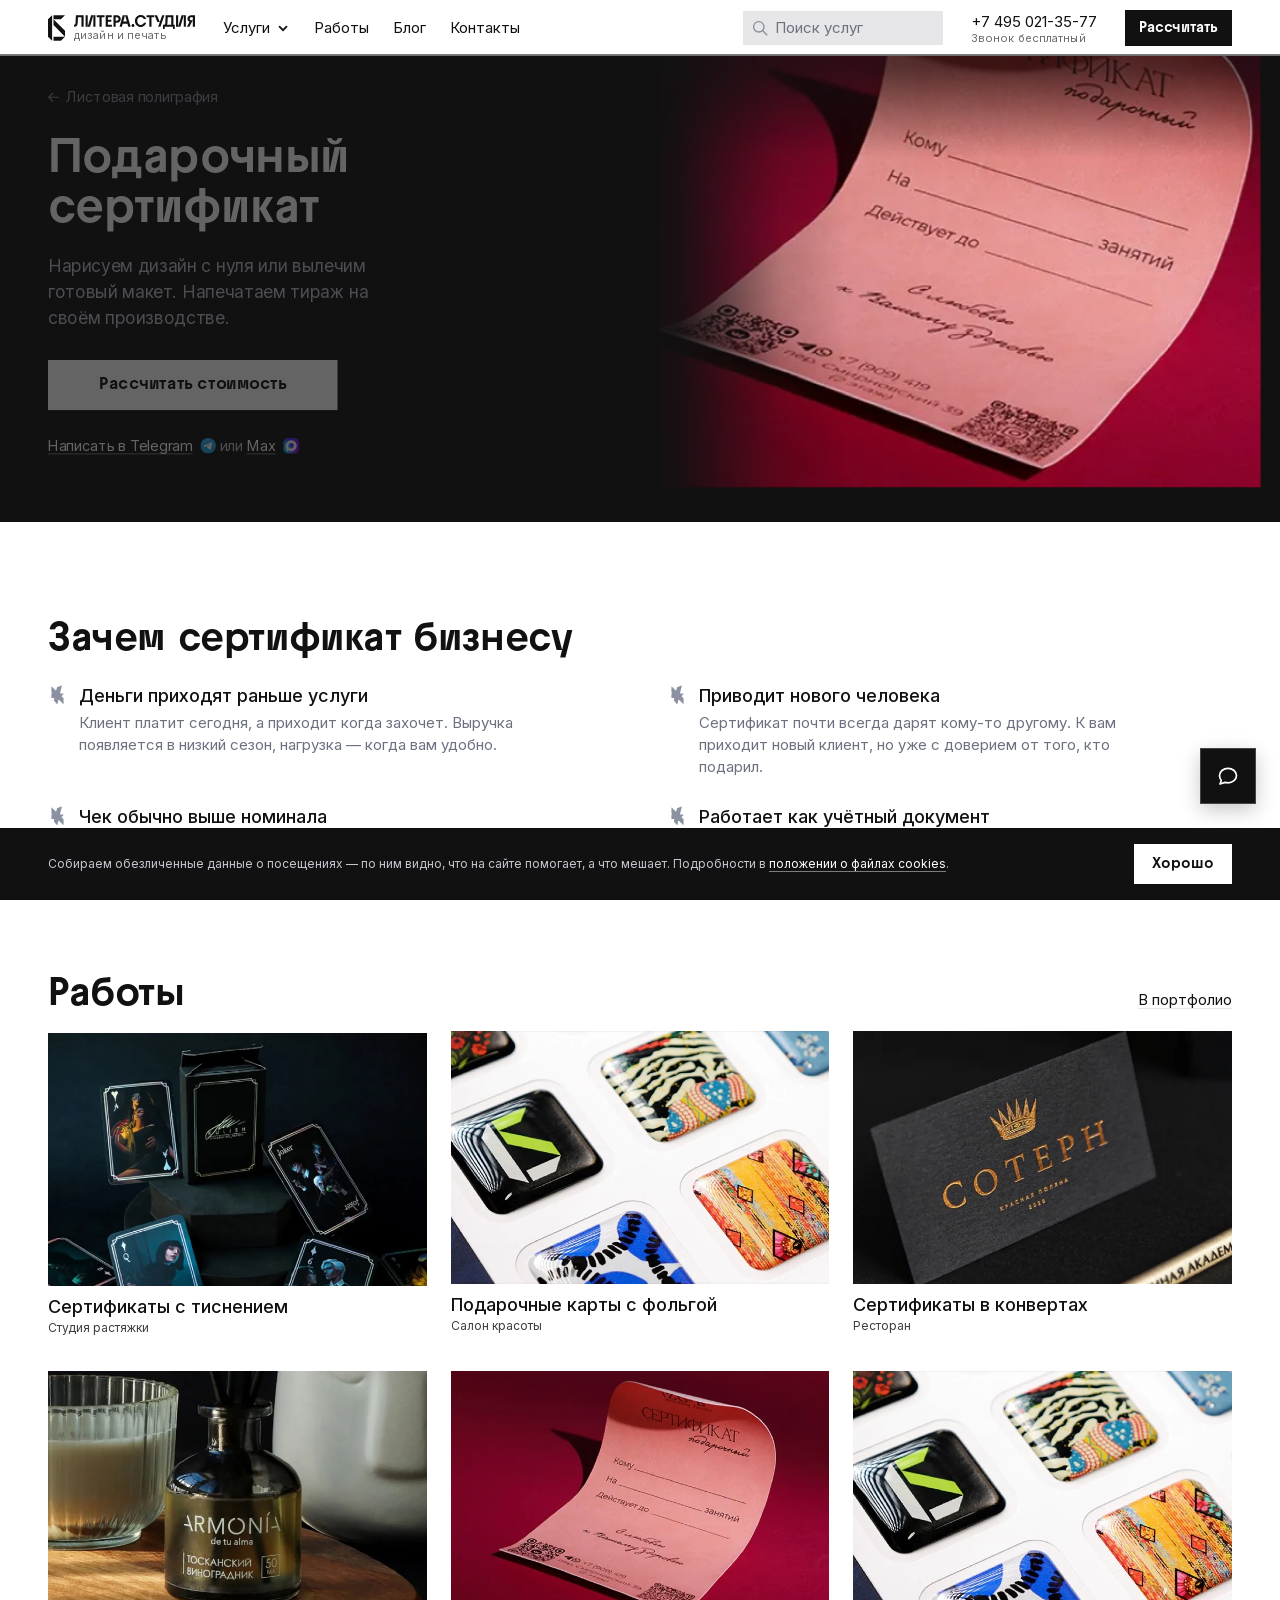
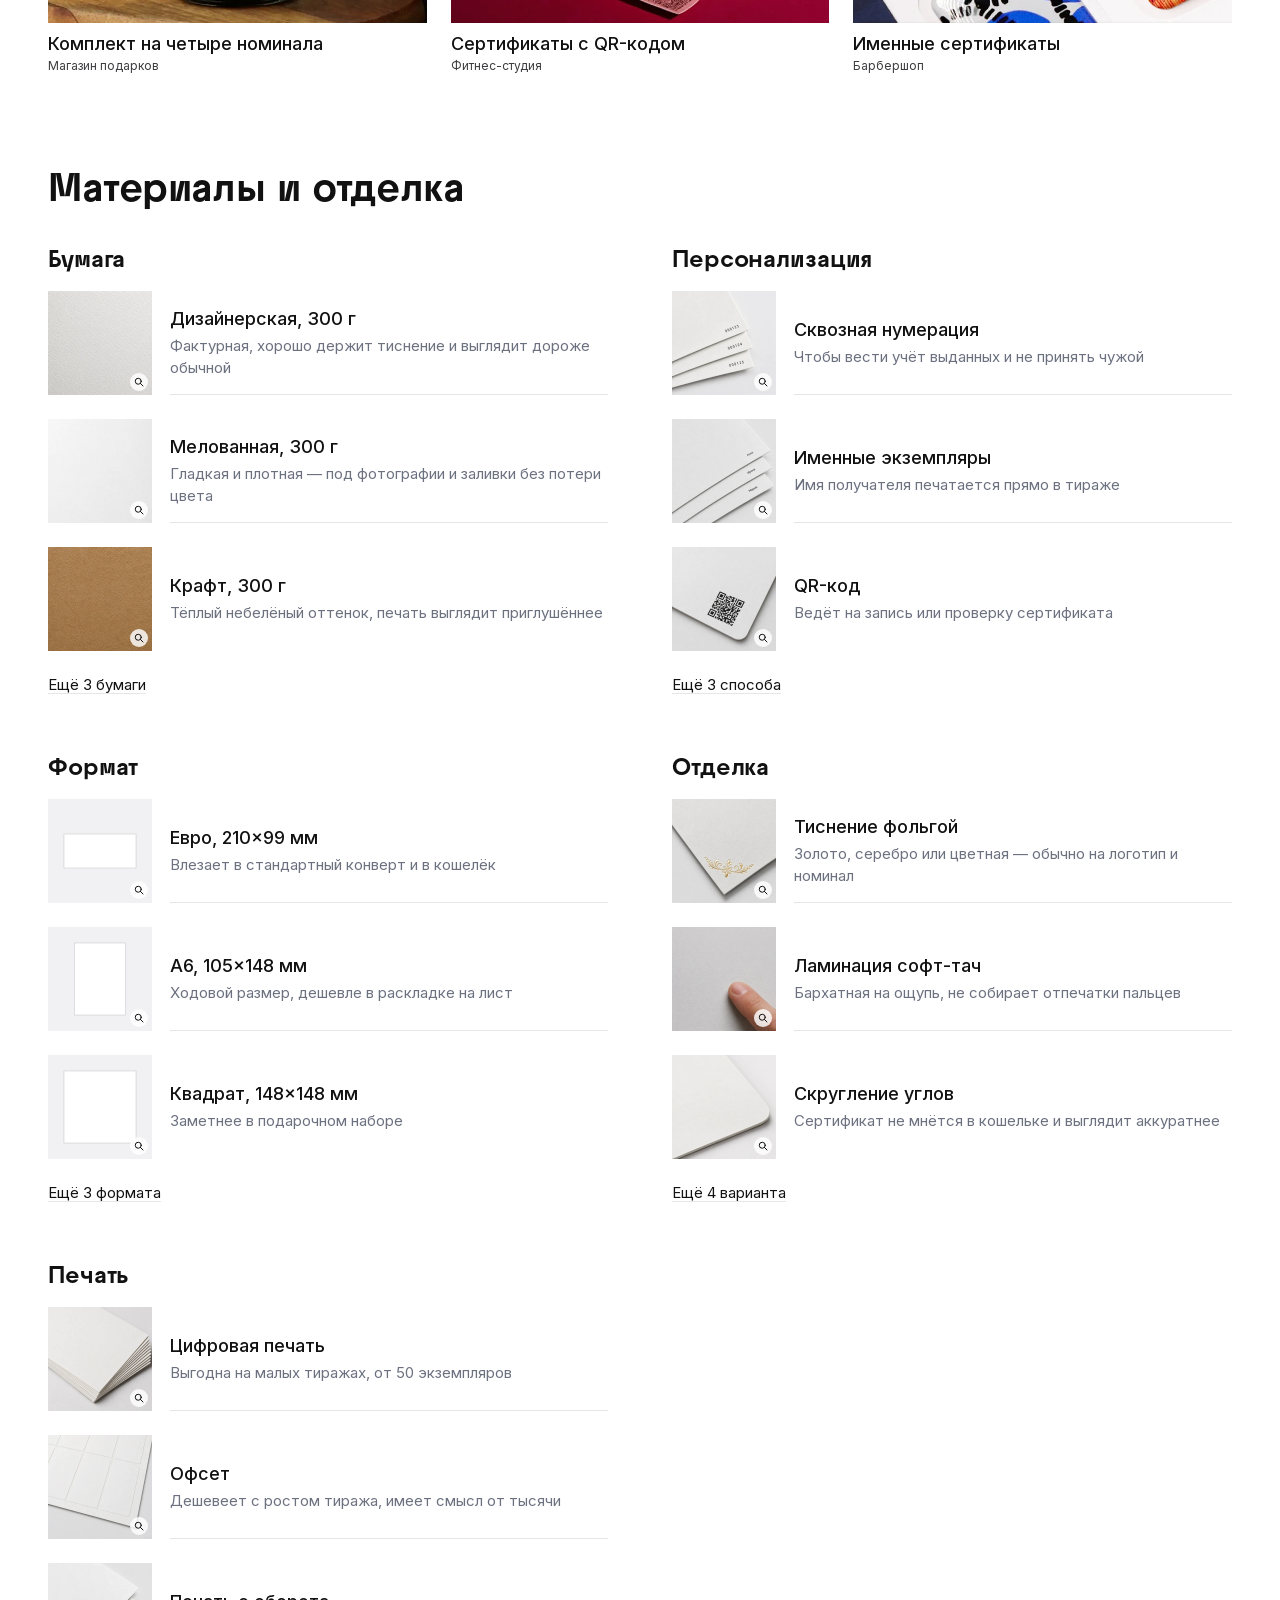
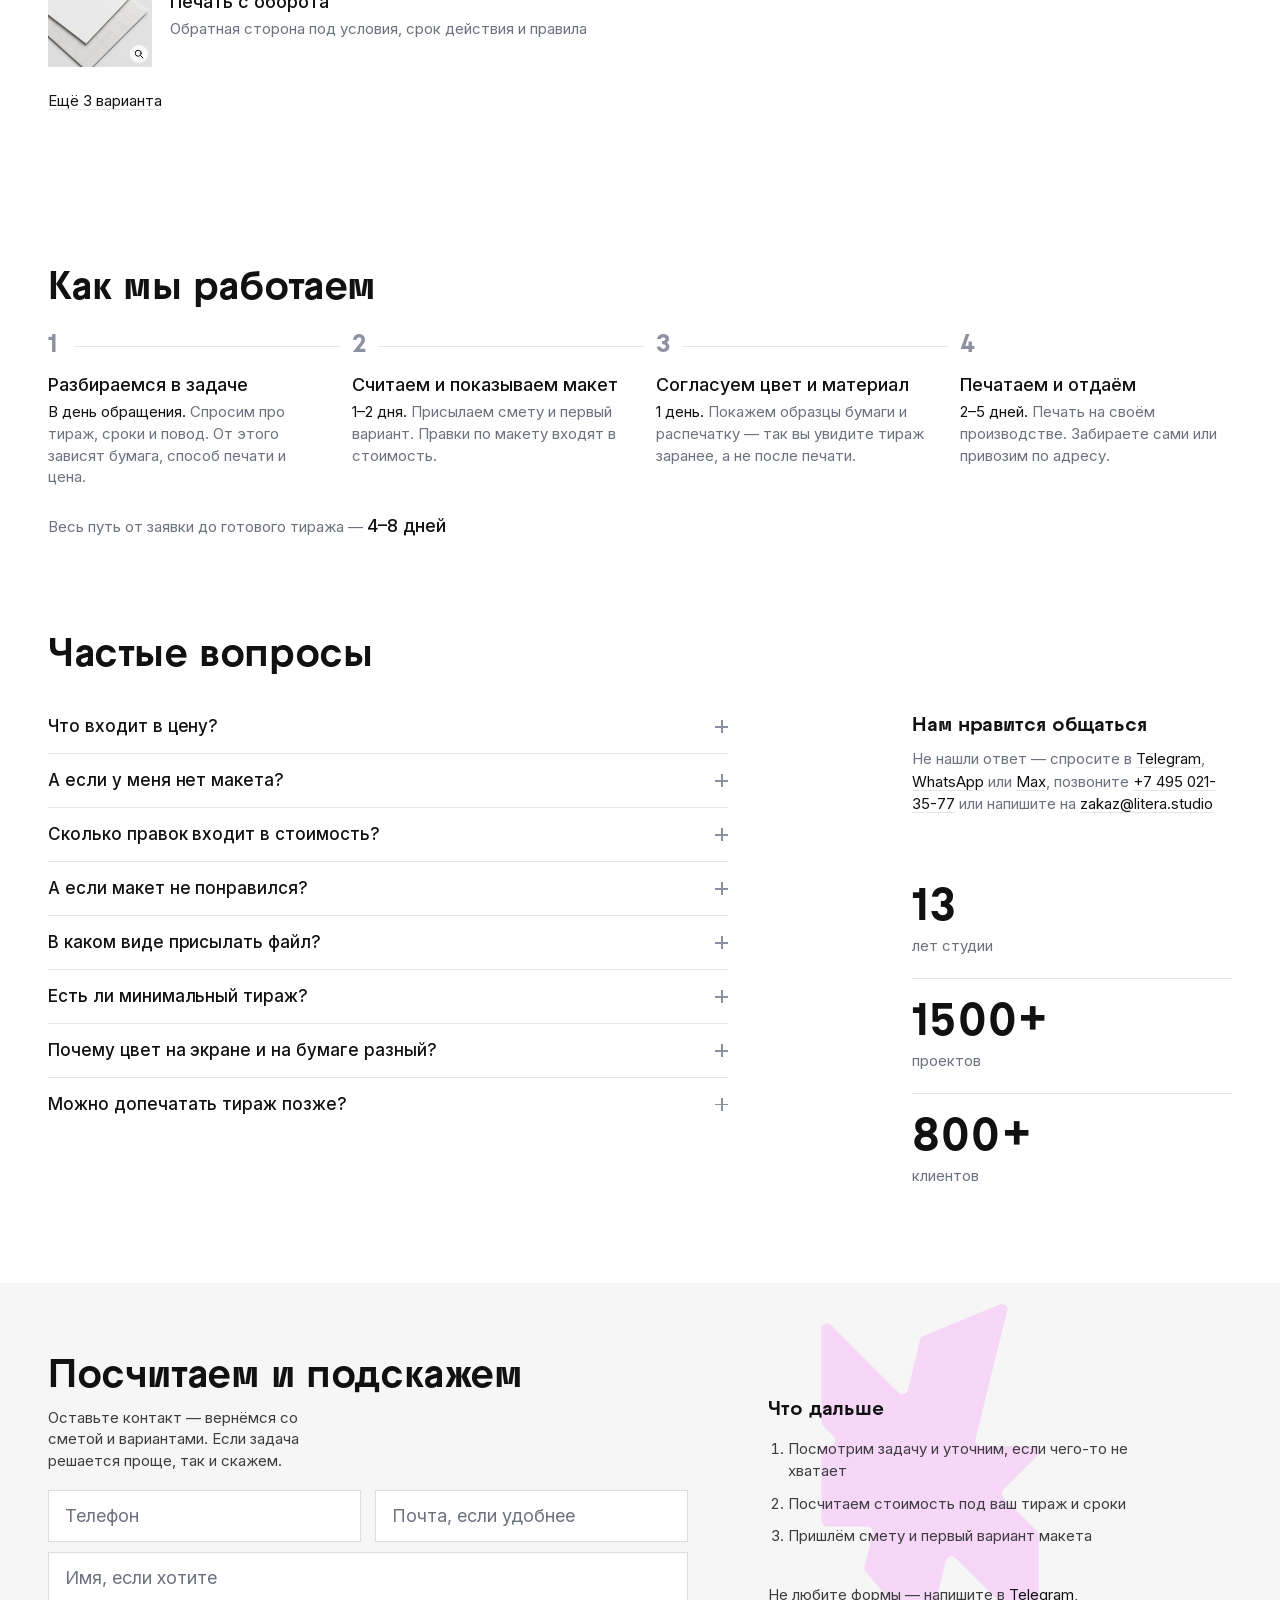
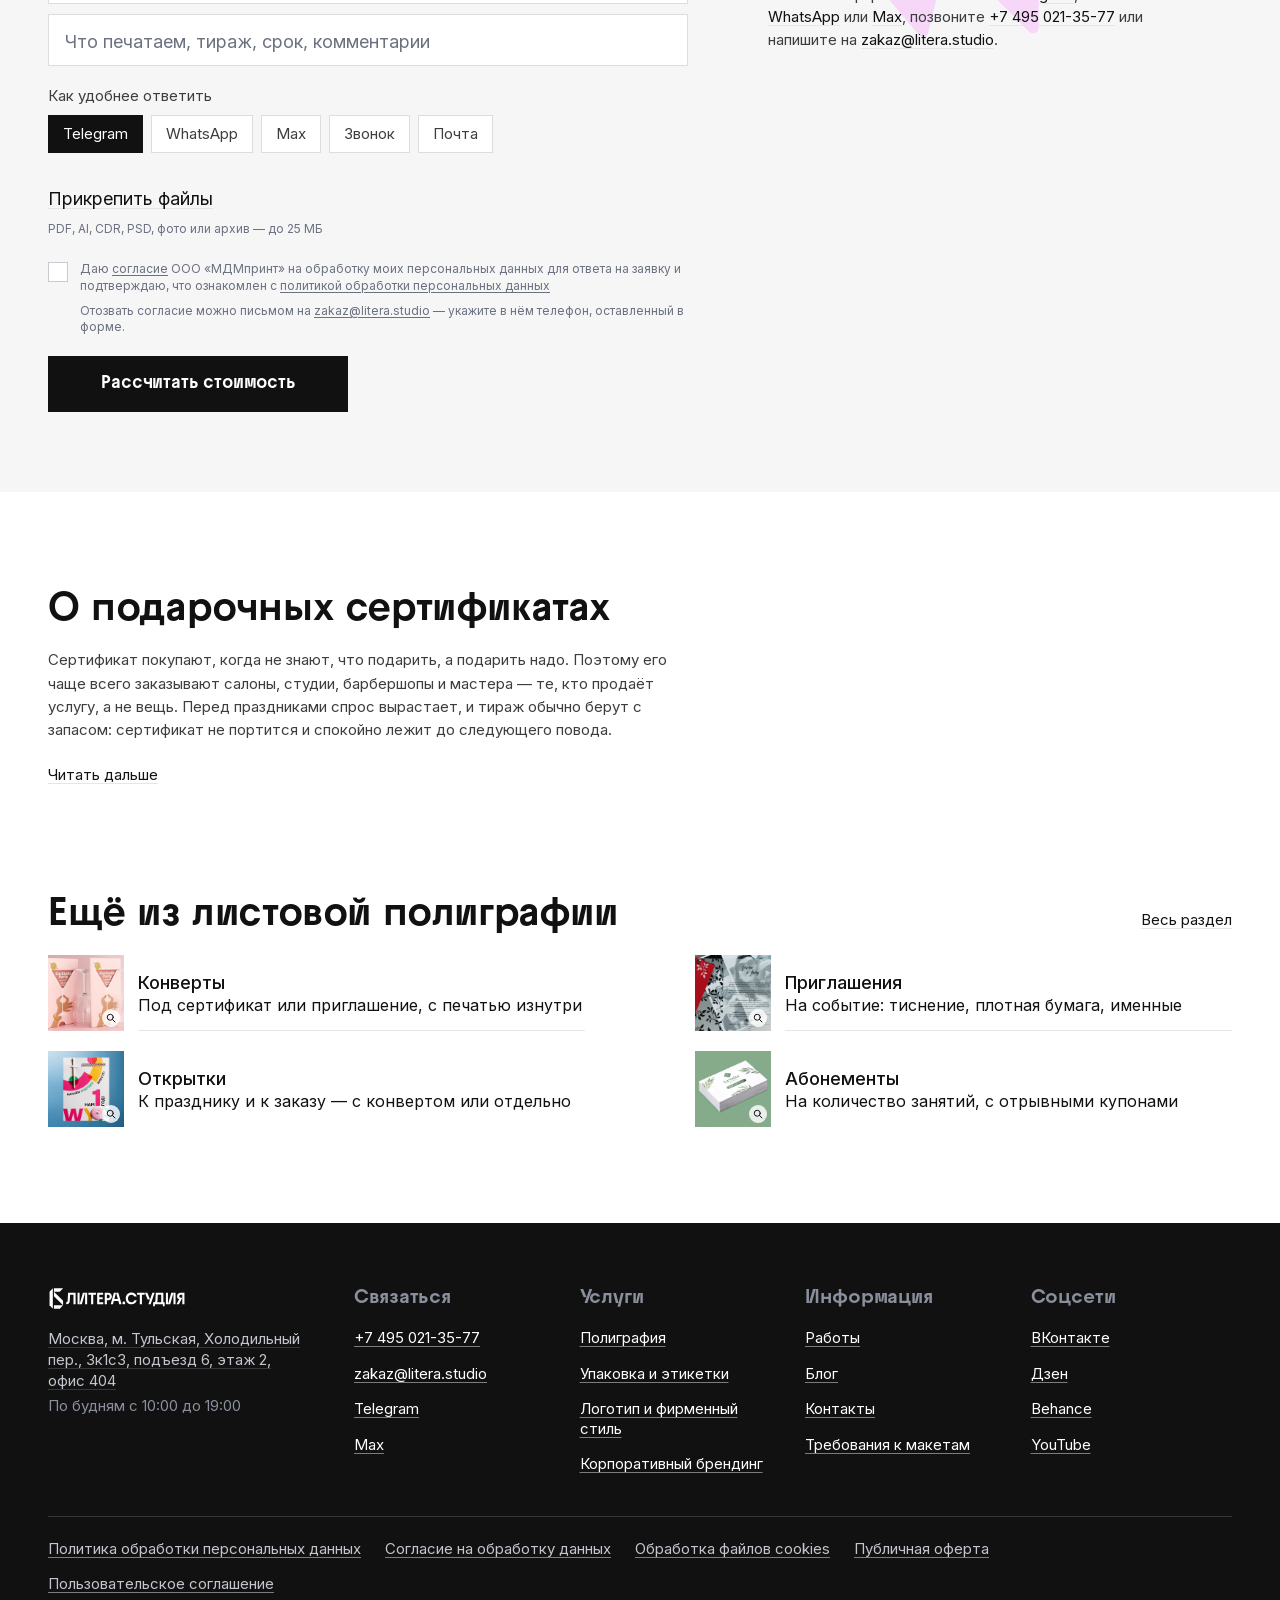
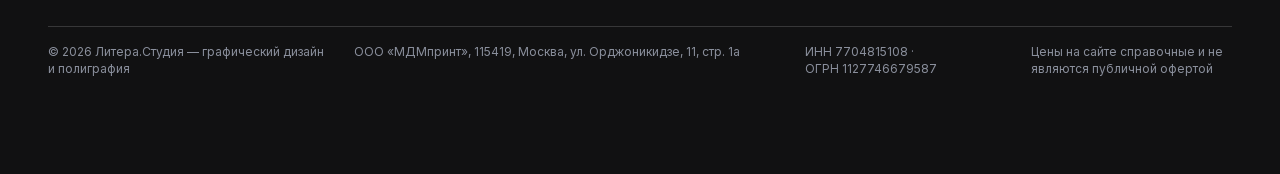
==== index.html @ bf31566e "Правки со встречи 08.09: цены, требования, SEO-текст Цена и срок убраны с первого экрана и из описан" ====
<!doctype html>
<!-- СОБРАНО build.py. Не править этот файл: правки затрутся при следующей сборке.
     Исходник страницы — _pages/index.html, общие части — _parts/. -->
<html lang="ru">
<head>
<meta charset="utf-8">
<meta name="viewport" content="width=device-width, initial-scale=1, viewport-fit=cover">
<!-- Цвет строки статуса. Переключается в assets/js/header.js:
     тёмный на фотографии, белый когда шапка стала белой полосой. -->
<meta name="theme-color" content="#111112">
<meta property="og:type" content="website">
<meta property="og:site_name" content="Литера.Студия">
<meta property="og:locale" content="ru_RU">
<meta name="twitter:card" content="summary_large_image">
<link rel="preload" href="assets/fonts/inter-cyrillic.woff2" as="font" type="font/woff2" crossorigin>
<link rel="preload" href="assets/fonts/raptor-v2-premium-700.woff2" as="font" type="font/woff2" crossorigin>
<!-- ── Набор для любой страницы сайта ──────────────────────────────────
     Эти файлы можно подключать и на страницах старого дизайна: в них нет
     ни одного правила, которое красит чужую вёрстку. Всё своё живёт
     на классах с приставкой `ls-`.
     Сюда же входят компоненты шапки, меню, футера, виджета и куки-баннера —
     они помечены ниже. -->
<link rel="stylesheet" href="assets/css/tokens.css?v=435">
<link rel="stylesheet" href="assets/css/base.css?v=435">

<!-- ── Только для шаблонов нового дизайна ──────────────────────────────
     Правила на голых `html`, `body` и `h2`. На чужой странице покрасят фон
     в тёмный и переведут заголовки на Raptor. -->
<link rel="stylesheet" href="assets/css/page.css?v=435">

<!-- Кнопка — базовый компонент, поэтому идёт сразу за базой:
     остальные компоненты должны иметь возможность её перебить.
     Нужна и общему набору: кнопки есть в шапке, виджете и куки-баннере. -->
<link rel="stylesheet" href="assets/css/components/button.css?v=435">

<!-- Компоненты. Список одинаков для всех страниц: набор блоков у них
     разный, но система одна, и лишний файл на 20 строк дешевле, чем два
     расходящихся списка. Порядок — по следованию на странице, он важен
     при равной специфичности. -->
<link rel="stylesheet" href="assets/css/components/shell.css?v=435">
<!-- общие: идут на любой странице сайта -->
<link rel="stylesheet" href="assets/css/components/header.css?v=435">
<link rel="stylesheet" href="assets/css/components/menu.css?v=435">
<link rel="stylesheet" href="assets/css/components/cookie.css?v=435">
<link rel="stylesheet" href="assets/css/components/hero.css?v=435">
<link rel="stylesheet" href="assets/css/components/intro.css?v=435">
<link rel="stylesheet" href="assets/css/components/value.css?v=435">
<link rel="stylesheet" href="assets/css/components/works.css?v=435">
<link rel="stylesheet" href="assets/css/components/rows.css?v=435">
<link rel="stylesheet" href="assets/css/components/catalog.css?v=435">
<link rel="stylesheet" href="assets/css/components/specs.css?v=435">
<link rel="stylesheet" href="assets/css/components/steps.css?v=435">
<link rel="stylesheet" href="assets/css/components/faq.css?v=435">
<link rel="stylesheet" href="assets/css/components/figures.css?v=435">
<link rel="stylesheet" href="assets/css/components/form.css?v=435">
<link rel="stylesheet" href="assets/css/components/text.css?v=435">
<link rel="stylesheet" href="assets/css/components/related.css?v=435">
<!-- общие: идут на любой странице сайта -->
<link rel="stylesheet" href="assets/css/components/footer.css?v=435">
<link rel="stylesheet" href="assets/css/components/copy-tip.css?v=435">
<link rel="stylesheet" href="assets/css/components/chat.css?v=435">

<!-- Раскладка идёт последней: её медиазапросы должны перебивать компоненты,
     иначе обёртка-телефон для десктопа не срабатывает. -->
<link rel="stylesheet" href="assets/css/layout.css?v=435">
<link rel="stylesheet" href="assets/css/motion.css?v=435">
<title>Подарочный сертификат — Литера.Студия</title>
<meta name="description" content="Дизайн подарочных сертификатов: нарисуем с нуля или подготовим готовый макет. Печатаем на своём производстве.">

<!-- Канонический адрес: страница доступна и по адресу с параметрами utm,
     без этого поиск считает их разными страницами. -->
<link rel="canonical" href="https://litera.studio/dizajn-sertifikata">

<meta property="og:title" content="Подарочный сертификат — дизайн и печать">
<meta property="og:description" content="Дизайн подарочных сертификатов: нарисуем с нуля или подготовим готовый макет. Печатаем на своём производстве.">
<meta property="og:url" content="https://litera.studio/dizajn-sertifikata">
<meta property="og:image" content="https://litera.studio/assets/img/p1.jpg">

<!-- Путь для поиска: в выдаче он показывается вместо адреса страницы.
     Здесь он полный, а на экране крошка сокращена до одного шага вверх —
     на телефоне цепочка из четырёх звеньев занимает две строки и режется.
     Разметку нельзя вынести в отдельный файл: по внешней ссылке поисковики
     структурированные данные не читают. -->
<script type="application/ld+json">
{"@context":"https://schema.org","@type":"BreadcrumbList","itemListElement":[
{"@type":"ListItem","position":1,"name":"Главная","item":"https://litera.studio/"},
{"@type":"ListItem","position":2,"name":"Полиграфия","item":"https://litera.studio/poligrafiya"},
{"@type":"ListItem","position":3,"name":"Листовая полиграфия","item":"https://litera.studio/listovaya-poligrafiya"},
{"@type":"ListItem","position":4,"name":"Подарочный сертификат","item":"https://litera.studio/dizajn-sertifikata"}]}
</script>
<!-- Услуга: цена «от», валюта и город. Даёт в выдаче строку с ценой.
     Числа держать в согласии с первым экраном — при правке менять оба места. -->
<script type="application/ld+json">
{"@context":"https://schema.org","@type":"Service","name":"Дизайн и печать подарочных сертификатов",
"serviceType":"Полиграфия","url":"https://litera.studio/dizajn-sertifikata",
"areaServed":{"@type":"City","name":"Москва"},
"provider":{"@type":"Organization","name":"Литера.Студия","url":"https://litera.studio/",
"telephone":"+7 495 021-35-77","email":"zakaz@litera.studio",
"address":{"@type":"PostalAddress","addressLocality":"Москва","addressCountry":"RU",
"streetAddress":"Холодильный пер., 3к1с3"}},
"offers":{"@type":"Offer","price":"1500","priceCurrency":"RUB",
"availability":"https://schema.org/InStock","url":"https://litera.studio/dizajn-sertifikata"}}
</script>

<!-- Вопросы: собраны из блока «Частые вопросы» на этой же странице.
     Правило поиска — разметка обязана дословно совпадать с видимым текстом,
     поэтому при правке вопросов правится и здесь. -->
<script type="application/ld+json">
{"@context":"https://schema.org","@type":"FAQPage","mainEntity":[{"@type":"Question","name":"Что входит в цену?","acceptedAnswer":{"@type":"Answer","text":"В 1 500 ₽ входит печать тиража от 50 штук на нашей бумаге. Дизайн считаем отдельно: готовый макет печатаем как есть, а если рисуем с нуля — назовём стоимость после первого разговора, она зависит от сложности."}},{"@type":"Question","name":"А если у меня нет макета?","acceptedAnswer":{"@type":"Answer","text":"Сделаем сами: соберём из вашего текста и логотипа или придумаем концепцию. Стоимость дизайна зависит от сложности, назовём её до начала работы."}},{"@type":"Question","name":"Сколько правок входит в стоимость?","acceptedAnswer":{"@type":"Answer","text":"Две по согласованному направлению. Обычно хватает: до отрисовки мы обсуждаем повод, текст и стиль, поэтому первый вариант редко расходится с ожиданием. Дальнейшие правки считаем отдельно и предупреждаем заранее."}},{"@type":"Question","name":"А если макет не понравился?","acceptedAnswer":{"@type":"Answer","text":"Скажите, что не так — покажем второй вариант, он входит в стоимость. Если не совпало само направление, вернёмся к разговору о задаче и начнём заново, а не будем чинить неподходящий макет правками."}},{"@type":"Question","name":"В каком виде присылать файл?","acceptedAnswer":{"@type":"Answer","text":"Лучше всего PDF в CMYK с вылетами от 3 мм. Принимаем и рабочие файлы: AI, CDR, PSD, EPS. Подробнее — в требованиях к макетам. Не уверены, что с файлом всё в порядке — пришлите как есть, проверим и скажем, что поправить."}},{"@type":"Question","name":"Есть ли минимальный тираж?","acceptedAnswer":{"@type":"Answer","text":"Печатаем от 50 штук. Меньше — тоже возьмёмся, но за штуку выйдет заметно дороже: подготовка стоит одинаково и на 20 экземплярах, и на 500."}},{"@type":"Question","name":"Почему цвет на экране и на бумаге разный?","acceptedAnswer":{"@type":"Answer","text":"Экран светится, бумага отражает свет — часть экранных цветов на ней просто недостижима. Поэтому перед тиражом показываем распечатку: по ней видно, каким цвет будет на самом деле."}},{"@type":"Question","name":"Можно допечатать тираж позже?","acceptedAnswer":{"@type":"Answer","text":"Можно, файлы храним. Но цвет второй партии может немного отличаться от первой, а небольшой доптираж выходит дороже за штуку. Если знаете, что понадобится ещё, лучше заложить запас сразу."}}]}
</script>
</head>
<body>
<!-- Первая цель табуляции: с клавиатуры и со скринридера можно перескочить
     шапку с меню и попасть сразу в содержимое. -->
<a class="ls-skip" href="#main">К содержанию</a>
<main class="ls-card" id="main">
  <header class="ls-topbar">
    <!-- Логотип файлом (`assets/img/logo.svg`), а не набран шрифтом: знак берём
         из бренд-ассетов. Показывает его CSS-маска, поэтому он перекрашивается
         вместе с шапкой. Название остаётся текстом для скринридера и поиска. -->
    <a class="ls-wordmark" href="./">
      <span class="ls-sr-only">Литера.Студия — дизайн и печать</span>
      <i class="ls-wordmark-mark" aria-hidden="true"></i>
      <span class="ls-wordmark-text" aria-hidden="true">
        <i class="ls-wordmark-name"></i>
        <span class="ls-wordmark-tag">дизайн и печать</span>
      </span>
    </a>

    <!-- Навигация десктопа, на телефоне её заменяет бургер. Состав по данным
         аудита (см. ДАННЫЕ.md): список услуг, контакты, телефон. Проекты, кейсы
         и блог сюда не берём — блог даёт 36,5% трафика и 2,7% заявок,
         у кейсов 42 визита за год, портфолио ищут 3 запроса из 2256. -->
    <nav class="ls-topnav" aria-label="Разделы сайта">
      <button class="ls-topnav-menu" type="button" aria-expanded="false" aria-controls="menu">Услуги<svg width="14" height="14" viewBox="0 0 16 16" fill="none" stroke="currentColor" stroke-width="2" stroke-linecap="round" aria-hidden="true"><path d="M4 6.5l4 4 4-4"/></svg></button>
      <a href="/projects">Работы</a>
      <a href="/blog">Блог</a>
      <a href="/contacts">Контакты</a>
    </nav>
    <!-- Место для поля поиска: с 1280 скрипт переносит его сюда из панели меню.
         Ниже 1280 в шапке для него нет места, и поиск остаётся в панели. -->
    <div class="ls-topbar-search"></div>
    <!-- Телефон: 8,1% поисковых показов — гео-запросы, и это признак живой
         компании с производством. На десктопе он не звонилка — клик копирует
         номер, см. copy-contact.js. -->
    <div class="ls-topbar-tel">
      <a class="ls-topbar-phone" href="tel:+74950213577">+7 495 021-35-77</a>
            <span class="ls-topbar-tel-note">Звонок бесплатный</span>
    </div>
    <a class="ls-btn ls-btn-main ls-btn-xs ls-topbar-cta" href="#zayavka" tabindex="-1" aria-hidden="true">Рассчитать</a>
    <button class="ls-burger" type="button" aria-label="Меню" aria-expanded="false" aria-controls="menu">
      <span class="ls-ico" aria-hidden="true"><i></i><i></i><i></i></span>
    </button>
  </header>
  <!-- Метка для наблюдателя в header.js: пока она видна, шапка не сжата.
       Стоит сразу за шапкой и до содержимого — порядок общий для всех
       страниц, иначе шапка на разных страницах сжимается в разных местах. -->
  <i class="ls-scroll-sentinel" aria-hidden="true"></i>

  <div class="ls-menu" id="menu" aria-label="Меню" hidden>
    <form class="ls-menu-search" role="search" method="get" action="/">
      <label class="ls-sr-only" for="q">Поиск по услугам</label>
      <svg class="ls-menu-search-ico" width="18" height="18" viewBox="0 0 20 20" fill="none"
        stroke="currentColor" stroke-width="1.7" aria-hidden="true"><circle cx="8.5" cy="8.5" r="6.5"/><path d="M13.5 13.5L19 19"/></svg>
      <input id="q" name="s" type="search" placeholder="Поиск услуг" autocomplete="off"
        enterkeyhint="search">
      <button class="ls-menu-search-clear" type="button" aria-label="Очистить" hidden>
        <svg width="14" height="14" viewBox="0 0 16 16" fill="none" stroke="currentColor"
          stroke-width="1.8" stroke-linecap="round" aria-hidden="true"><path d="M3 3l10 10M13 3L3 13"/></svg>
      </button>
    </form>

        <nav class="ls-menu-main" aria-label="Разделы">
      <a class="ls-menu-group" href="/poligrafiya" aria-expanded="false" aria-controls="sub0"><span class="ls-menu-group-name"><span class="ls-nw">Полиграфия <svg width="14" height="14" viewBox="0 0 16 16" fill="none" stroke="currentColor" stroke-width="2" stroke-linecap="round" aria-hidden="true"><path d="M4 6.5l4 4 4-4"/></svg></span></span></a>
      <div class="ls-menu-sub" id="sub0" hidden>
        <div>
          <a class="ls-menu-all" href="/poligrafiya">Все услуги раздела</a>
          <a href="/listovaya-poligrafiya">Листовая полиграфия</a>
          <a href="/dizajn-mnogostranichnoj-produkcii">Многостраничные издания</a>
          <a href="/verstka-poligrafii">Вёрстка полиграфии</a>
          <a href="/dizajn-kalendarya">Календари</a>
          <a href="/dizajn-shirokoformatnoj-poligrafii">Широкоформатная</a>
          <a href="/dizajn-dlya-bara">Меню и прайсы</a>
          <a href="/pechati-papki-plastikovye-karty">Папки, печати, пластиковые карты</a>
          <a href="/svadebnaya-poligrafiya">Свадебная полиграфия</a>
          <a href="/karty-i-nastolnye-igry">Карты и настольные игры</a>
          <a href="/illyustracii">Иллюстрации</a>
          <a href="/prepress">Подготовка к печати</a>
        </div>
      </div>
      <a class="ls-menu-group" href="/upakovka-i-etiketki" aria-expanded="false" aria-controls="sub1"><span class="ls-menu-group-name">Упаковка и <span class="ls-nw">этикетки <svg width="14" height="14" viewBox="0 0 16 16" fill="none" stroke="currentColor" stroke-width="2" stroke-linecap="round" aria-hidden="true"><path d="M4 6.5l4 4 4-4"/></svg></span></span></a>
      <div class="ls-menu-sub" id="sub1" hidden>
        <div>
          <a class="ls-menu-all" href="/upakovka-i-etiketki">Все услуги раздела</a>
          <a href="/dizajn-i-pechat-kashirovannyh-korobok-iz-zhyostkogo-kartona">Кашированные коробки</a>
          <a href="/dizajn-i-pechat-korobok-iz-kartona">Картонные коробки</a>
          <a href="/dizajn-i-pechat-korobok-iz-mgk">Коробки из МГК</a>
          <a href="/dizajn-i-pechat-korobok-s-lozhementom">Ложементы и вставки</a>
          <a href="/dizajn-naklejki">Этикетки и наклейки</a>
          <a href="#" data-soon>Упаковочные материалы</a> <!-- страницы ещё нет, новая подгруппа -->
        </div>
      </div>
      <a class="ls-menu-group" href="/razrabotka-dizajna-logotipa-kompanii" aria-expanded="false" aria-controls="sub2"><span class="ls-menu-group-name">Логотип и фирменный <span class="ls-nw">стиль <svg width="14" height="14" viewBox="0 0 16 16" fill="none" stroke="currentColor" stroke-width="2" stroke-linecap="round" aria-hidden="true"><path d="M4 6.5l4 4 4-4"/></svg></span></span></a>
      <div class="ls-menu-sub" id="sub2" hidden>
        <div>
          <a class="ls-menu-all" href="/razrabotka-dizajna-logotipa-kompanii">Все услуги раздела</a>
          <a href="/razrabotka-dizajna-maskota-brenda">Маскот бренда</a>
          <a href="/razrabotka-brendbuka">Брендбук и гайдлайн</a>
          <a href="/dizajn-firmennyh-nositelej">Фирменные носители</a>
          <a href="/redizajn-logotipa-i-firmennyh-nositelej">Редизайн логотипа</a>
        </div>
      </div>
      <a class="ls-menu-group" href="/korporativnyj-brending-suveniry" aria-expanded="false" aria-controls="sub3"><span class="ls-menu-group-name">Корпоративный <span class="ls-nw">брендинг <svg width="14" height="14" viewBox="0 0 16 16" fill="none" stroke="currentColor" stroke-width="2" stroke-linecap="round" aria-hidden="true"><path d="M4 6.5l4 4 4-4"/></svg></span></span></a>
      <div class="ls-menu-sub" id="sub3" hidden>
        <div>
          <a class="ls-menu-all" href="/korporativnyj-brending-suveniry">Все услуги раздела</a>
          <a href="/korporativnyj-merch">Корпоративный мерч</a>
          <a href="/dizajn-suvenirnoj-produkcii">Брендирование сувениров</a>
          <a href="/korporativnye-podarochnye-nabory">Подарочные наборы</a>
        </div>
      </div>
    </nav>

  <nav class="ls-menu-more" aria-label="Информация">
      <a href="/projects">Работы</a>
      <a href="/blog">Блог</a>
      <a href="/contacts">Контакты</a>
    </nav>

    <div class="ls-menu-foot">
      <a href="tel:+74950213577">+7 495 021-35-77</a>
      <a href="mailto:zakaz@litera.studio">zakaz@litera.studio</a>
      <p class="ls-menu-links">
        <a href="https://t.me/litera_studio">Telegram</a>
        <a href="https://api.whatsapp.com/send?phone=79777936481">WhatsApp</a>
        <a href="https://max.ru/u/f9LHodD0cOIV9InOx6ulNiryFx5jU7n5eIY9DliBnMiKjsrZAmOxnfX0e38">Max</a>
      </p>
    </div>
  </div>

  <!-- Первый экран одним блоком: на десктопе он прилипает, и страница
       наезжает на него слоем. Без обёртки заголовок, кнопка и кадр
       прилипали бы вразнобой — они отдельные элементы сетки. -->
  <div class="ls-lead">
    <figure class="ls-hero">
      <picture>
          <source srcset="assets/img/p1.webp" type="image/webp">
          <img fetchpriority="high" src="assets/img/p1.jpg" width="900" height="457" alt="Подарочный сертификат на розовой дизайнерской бумаге с золотым QR-кодом">
        </picture>
    </figure>

    <div class="ls-body">
    <!-- метка для телефона: по ней шапка понимает, что белый слой
         дошёл до неё. На широком экране работает метка в начале .rest.
         По ней же на телефоне выезжает виджет связи — то есть когда кадр
         ушёл под шапку (assets/js/chat.js). -->
    <i class="ls-body-sentinel ls-chat-sentinel" aria-hidden="true"></i>
      <nav aria-label="Хлебные крошки">
        <a class="ls-back" href="/listovaya-poligrafiya">
          <svg width="12" height="11" viewBox="0 0 16 14" fill="none" stroke="currentColor" stroke-width="1.6" aria-hidden="true"><path d="M7 1L1 7l6 6M1 7h14"/></svg>
          Листовая полиграфия
        </a>
      </nav>
      <h1 class="ls-title">Подарочный сертификат</h1>
      <p class="ls-desc">Нарисуем дизайн с нуля или вылечим готовый макет. Напечатаем тираж на своём производстве.</p>

    </div>

    <div class="ls-cta">
      <a class="ls-btn ls-btn-main" href="#zayavka">Рассчитать стоимость</a>
    </div>

    <p class="ls-cta-alt"><a href="https://t.me/litera_studio"><span>Написать в Telegram</span><svg width="16" height="16" viewBox="0 0 128 128" aria-hidden="true"><defs><linearGradient id="tg" x1="50%" x2="50%" y1="0%" y2="99.258%"><stop offset="0%" stop-color="#2AABEE"/><stop offset="100%" stop-color="#229ED9"/></linearGradient></defs><circle cx="64" cy="64" r="64" fill="url(#tg)"/><path fill="#fff" d="M28.9700376,63.3244248 C47.6273373,55.1957357 60.0684594,49.8368063 66.2934036,47.2476366 C84.0668845,39.855031 87.7600616,38.5708563 90.1672227,38.528 C90.6966555,38.5191258 91.8804274,38.6503351 92.6472251,39.2725385 C93.294694,39.7979149 93.4728387,40.5076237 93.5580865,41.0057381 C93.6433345,41.5038525 93.7494885,42.63857 93.6651041,43.5252052 C92.7019529,53.6451182 88.5344133,78.2034783 86.4142057,89.5379542 C85.5170662,94.3339958 83.750571,95.9420841 82.0403991,96.0994568 C78.3237996,96.4414641 75.5015827,93.6432685 71.9018743,91.2836143 C66.2690414,87.5912212 63.0868492,85.2926952 57.6192095,81.6896017 C51.3004058,77.5256038 55.3966232,75.2369981 58.9976911,71.4967761 C59.9401076,70.5179421 76.3155302,55.6232293 76.6324771,54.2720454 C76.6721165,54.1030573 76.7089039,53.4731496 76.3346867,53.1405352 C75.9604695,52.8079208 75.4081573,52.921662 75.0095933,53.0121213 C74.444641,53.1403447 65.4461175,59.0880351 48.0140228,70.8551922 C45.4598218,72.6091037 43.1463059,73.4636682 41.0734751,73.4188859 C38.7883453,73.3695169 34.3926725,72.1268388 31.1249416,71.0646282 C27.1169366,69.7617838 23.931454,69.0729605 24.208838,66.8603276 C24.3533167,65.7078514 25.9403832,64.5292172 28.9700376,63.3244248 Z"/></svg></a> или <a href="https://max.ru/u/f9LHodD0cOIV9InOx6ulNiryFx5jU7n5eIY9DliBnMiKjsrZAmOxnfX0e38"><span>Max</span><img loading="lazy" decoding="async" class="ls-max" src="assets/img/max-logo.png" width="16" height="16" alt=""></a></p>
  </div>

  <!-- Всё, что ниже первого экрана, — один слой с общим фоном.
       Иначе в промежутках между секциями просвечивает прилипшая плашка. -->
  <div class="ls-rest">
    <!-- метка для широкого экрана: по ней шапка понимает, что белый слой
         дошёл до неё. На телефоне работает метка выше, в начале страницы. -->
    <i class="ls-rest-sentinel" aria-hidden="true"></i>
    <section class="ls-value">
      <h2>Зачем сертификат бизнесу</h2>
      <ul>
        <li>
          <svg class="ls-mark" viewBox="0 0 113.12 161.82" fill="currentColor" aria-hidden="true"><path d="m53.39,38.49l-4.17,17.01c-.35,1.45-2.16,1.95-3.21.9l-22.43-22.43c-1.16-1.16-3.15-.34-3.15,1.31v30.92c0,.49.19.96.54,1.31l3.55,3.55c1.2,1.2.35,3.26-1.35,3.26h-.82c-1.06,0-1.92.86-1.92,1.92v22.93c0,1.06.86,1.92,1.92,1.92h13.26c1.24,0,2.15,1.16,1.86,2.37l-2.79,11.37c-.09.35.02.73.3,1.06l17.6,21.04c.93,1.11,3,.99,3.29-.18l5.95-24.28c.35-1.45,2.16-1.95,3.21-.9l24.51,24.52c1.16,1.16,3.15.34,3.15-1.31v-30.91c0-.49-.19-.96-.54-1.31l-11.15-11.15c-.75-.75-.75-1.96,0-2.7l11.12-11.12c1.21-1.21.35-3.27-1.36-3.27h-17.17c-1.24,0-2.15-1.16-1.86-2.37l10.57-43.09c.29-1.18-1.5-2.24-2.83-1.68l-25.34,10.52c-.4.16-.67.45-.75.8Z"/></svg>
          <b>Деньги приходят раньше услуги</b>
          <p>Клиент платит сегодня, а приходит когда захочет. Выручка появляется в низкий сезон, нагрузка — когда вам удобно.</p>
        </li>
        <li>
          <svg class="ls-mark" viewBox="0 0 113.12 161.82" fill="currentColor" aria-hidden="true"><path d="m53.39,38.49l-4.17,17.01c-.35,1.45-2.16,1.95-3.21.9l-22.43-22.43c-1.16-1.16-3.15-.34-3.15,1.31v30.92c0,.49.19.96.54,1.31l3.55,3.55c1.2,1.2.35,3.26-1.35,3.26h-.82c-1.06,0-1.92.86-1.92,1.92v22.93c0,1.06.86,1.92,1.92,1.92h13.26c1.24,0,2.15,1.16,1.86,2.37l-2.79,11.37c-.09.35.02.73.3,1.06l17.6,21.04c.93,1.11,3,.99,3.29-.18l5.95-24.28c.35-1.45,2.16-1.95,3.21-.9l24.51,24.52c1.16,1.16,3.15.34,3.15-1.31v-30.91c0-.49-.19-.96-.54-1.31l-11.15-11.15c-.75-.75-.75-1.96,0-2.7l11.12-11.12c1.21-1.21.35-3.27-1.36-3.27h-17.17c-1.24,0-2.15-1.16-1.86-2.37l10.57-43.09c.29-1.18-1.5-2.24-2.83-1.68l-25.34,10.52c-.4.16-.67.45-.75.8Z"/></svg>
          <b>Приводит нового человека</b>
          <p>Сертификат почти всегда дарят кому-то другому. К вам приходит новый клиент, но уже с доверием от того, кто подарил.</p>
        </li>
        <li>
          <svg class="ls-mark" viewBox="0 0 113.12 161.82" fill="currentColor" aria-hidden="true"><path d="m53.39,38.49l-4.17,17.01c-.35,1.45-2.16,1.95-3.21.9l-22.43-22.43c-1.16-1.16-3.15-.34-3.15,1.31v30.92c0,.49.19.96.54,1.31l3.55,3.55c1.2,1.2.35,3.26-1.35,3.26h-.82c-1.06,0-1.92.86-1.92,1.92v22.93c0,1.06.86,1.92,1.92,1.92h13.26c1.24,0,2.15,1.16,1.86,2.37l-2.79,11.37c-.09.35.02.73.3,1.06l17.6,21.04c.93,1.11,3,.99,3.29-.18l5.95-24.28c.35-1.45,2.16-1.95,3.21-.9l24.51,24.52c1.16,1.16,3.15.34,3.15-1.31v-30.91c0-.49-.19-.96-.54-1.31l-11.15-11.15c-.75-.75-.75-1.96,0-2.7l11.12-11.12c1.21-1.21.35-3.27-1.36-3.27h-17.17c-1.24,0-2.15-1.16-1.86-2.37l10.57-43.09c.29-1.18-1.5-2.24-2.83-1.68l-25.34,10.52c-.4.16-.67.45-.75.8Z"/></svg>
          <b>Чек обычно выше номинала</b>
          <p>Люди редко укладываются ровно в сумму: доплачивают, чтобы взять то, что хочется, а не то, что влезает.</p>
        </li>
        <li>
          <svg class="ls-mark" viewBox="0 0 113.12 161.82" fill="currentColor" aria-hidden="true"><path d="m53.39,38.49l-4.17,17.01c-.35,1.45-2.16,1.95-3.21.9l-22.43-22.43c-1.16-1.16-3.15-.34-3.15,1.31v30.92c0,.49.19.96.54,1.31l3.55,3.55c1.2,1.2.35,3.26-1.35,3.26h-.82c-1.06,0-1.92.86-1.92,1.92v22.93c0,1.06.86,1.92,1.92,1.92h13.26c1.24,0,2.15,1.16,1.86,2.37l-2.79,11.37c-.09.35.02.73.3,1.06l17.6,21.04c.93,1.11,3,.99,3.29-.18l5.95-24.28c.35-1.45,2.16-1.95,3.21-.9l24.51,24.52c1.16,1.16,3.15.34,3.15-1.31v-30.91c0-.49-.19-.96-.54-1.31l-11.15-11.15c-.75-.75-.75-1.96,0-2.7l11.12-11.12c1.21-1.21.35-3.27-1.36-3.27h-17.17c-1.24,0-2.15-1.16-1.86-2.37l10.57-43.09c.29-1.18-1.5-2.24-2.83-1.68l-25.34,10.52c-.4.16-.67.45-.75.8Z"/></svg>
          <b>Работает как учётный документ</b>
          <p>Сквозной номер или QR-код: видно, какой сертификат выдан, какой погашен и когда истекает срок.</p>
        </li>
      </ul>
    </section>

    <section class="ls-works">
      <div class="ls-works-head">
        <h2>Работы</h2>
        <a href="/projects">В портфолио</a>
      </div>
      <!-- Плитки ведут в общее портфолио: отдельных страниц работ пока нет.
         Когда появятся, CMS подставит их адреса вместо /projects. -->
    <ul class="ls-works-list">
                <li class="ls-work ls-has-shots"><a href="/projects">
          <i class="ls-zone" aria-hidden="true"></i>
          <i class="ls-zone" aria-hidden="true"></i>
          <i class="ls-zone" aria-hidden="true"></i>
          <span class="ls-shots">
            <picture>
              <source srcset="assets/img/p2.webp" type="image/webp">
              <img loading="lazy" decoding="async" src="assets/img/p2.jpg" width="900" height="457" alt="Сертификат на дизайнерской бумаге с тиснением">
            </picture>
            <picture>
              <source srcset="assets/img/p4.webp" type="image/webp">
              <img loading="lazy" decoding="async" src="assets/img/p4.jpg" width="900" height="457" alt="">
            </picture>
            <picture>
              <source srcset="assets/img/p5.webp" type="image/webp">
              <img loading="lazy" decoding="async" src="assets/img/p5.jpg" width="900" height="457" alt="">
            </picture>
          </span>
          <span class="ls-dots" aria-hidden="true"><i></i><i></i><i></i></span>
          <b>Сертификаты с тиснением</b>
          <span>Студия растяжки</span>
        </a></li>
        <li class="ls-work"><a href="/projects">
          <picture>
          <source srcset="assets/img/p3.webp" type="image/webp">
          <img loading="lazy" decoding="async" src="assets/img/p3.jpg" width="900" height="497" alt="Подарочные сертификаты с золотой фольгой">
        </picture>
          <b>Подарочные карты с фольгой</b>
          <span>Салон красоты</span>
        </a></li>
        <li class="ls-work"><a href="/projects">
          <picture>
          <source srcset="assets/img/p4.webp" type="image/webp">
          <img loading="lazy" decoding="async" src="assets/img/p4.jpg" width="900" height="457" alt="Сертификаты в конверте с логотипом">
        </picture>
          <b>Сертификаты в конвертах</b>
          <span>Ресторан</span>
        </a></li>
        <li class="ls-work"><a href="/projects">
          <picture>
          <source srcset="assets/img/p5.webp" type="image/webp">
          <img loading="lazy" decoding="async" src="assets/img/p5.jpg" width="900" height="457" alt="Комплект сертификатов разных номиналов">
        </picture>
          <b>Комплект на четыре номинала</b>
          <span>Магазин подарков</span>
        </a></li>
                <li class="ls-work"><a href="/projects">
          <picture>
          <source srcset="assets/img/p1.webp" type="image/webp">
          <img loading="lazy" decoding="async" src="assets/img/p1.jpg" width="900" height="457" alt="Сертификат на розовой бумаге с QR-кодом">
        </picture>
          <b>Сертификаты с QR-кодом</b>
          <span>Фитнес-студия</span>
        </a></li>
        <li class="ls-work"><a href="/projects">
          <picture>
          <source srcset="assets/img/p3.webp" type="image/webp">
          <img loading="lazy" decoding="async" src="assets/img/p3.jpg" width="900" height="497" alt="Подарочные сертификаты с фольгой">
        </picture>
          <b>Именные сертификаты</b>
          <span>Барбершоп</span>
        </a></li>
      </ul>
    </section>

    <!-- Группы обёрнуты, чтобы не разрывались между колонками на десктопе:
       заголовок, строки и раскрытие «Ещё…» должны остаться вместе. -->
  <section class="ls-specs">
      <h2>Материалы и отделка</h2>

      <!-- Две независимые колонки: раскрытие в одной не должно двигать
           соседнюю. В сетке строки связаны, и группа справа уезжала вниз. -->
      <div class="ls-spec-col">
        <div class="ls-spec-group">
          <h3>Бумага</h3>
          <ul class="ls-rows">
            <li class="ls-row-body">
              <span class="ls-thumb">
                <picture>
                  <source srcset="assets/img/materials/paper-designer-300.webp" type="image/webp">
                  <img loading="lazy" decoding="async" src="assets/img/materials/paper-designer-300.jpg" width="208" height="208" alt="Фактура дизайнерской бумаги 300 г">
                </picture>
              </span>
              <div>
                <b>Дизайнерская, 300 г</b>
                <p>Фактурная, хорошо держит тиснение и выглядит дороже обычной</p>
              </div>
            </li>
            <li class="ls-row-body">
              <span class="ls-thumb">
                <picture>
                  <source srcset="assets/img/materials/paper-coated-300.webp" type="image/webp">
                  <img loading="lazy" decoding="async" src="assets/img/materials/paper-coated-300.jpg" width="208" height="208" alt="Гладкая мелованная бумага 300 г">
                </picture>
              </span>
              <div>
                <b>Мелованная, 300 г</b>
                <p>Гладкая и плотная — под фотографии и заливки без потери цвета</p>
              </div>
            </li>
            <li class="ls-row-body">
              <span class="ls-thumb">
                <picture>
                  <source srcset="assets/img/materials/paper-kraft-300.webp" type="image/webp">
                  <img loading="lazy" decoding="async" src="assets/img/materials/paper-kraft-300.jpg" width="208" height="208" alt="Небелёная крафтовая бумага 300 г">
                </picture>
              </span>
              <div>
                <b>Крафт, 300 г</b>
                <p>Тёплый небелёный оттенок, печать выглядит приглушённее</p>
              </div>
            </li>
          </ul>
          <details class="ls-more">
            <summary><span class="ls-s-closed">Ещё 3 бумаги</span><span class="ls-s-open">Свернуть</span></summary>
            <ul class="ls-rows">
            <li class="ls-row-body">
              <span class="ls-thumb" aria-hidden="true"></span>
              <div>
                <b>Хлопковая, 300 г</b>
                <p>Мягкая на ощупь, для премиальных тиражей</p>
              </div>
            </li>
            <li class="ls-row-body">
              <span class="ls-thumb" aria-hidden="true"></span>
              <div>
                <b>Перламутровая, 290 г</b>
                <p>Слегка мерцает на свету, хороша для подарочных</p>
              </div>
            </li>
            <li class="ls-row-body">
              <span class="ls-thumb" aria-hidden="true"></span>
              <div>
                <b>Тонированная в массе, 300 г</b>
                <p>Цвет на срезе такой же, как на поверхности</p>
              </div>
            </li>
            </ul>
          </details>
        </div>
        <div class="ls-spec-group">
          <h3>Формат</h3>
          <ul class="ls-rows">
            <li class="ls-row-body">
              <span class="ls-thumb">
                <img loading="lazy" decoding="async" src="assets/img/materials/fmt-euro.svg" width="416" height="416" alt="Схема формата евро: вытянутый прямоугольник">
              </span>
              <div>
                <b>Евро, 210×99 мм</b>
                <p>Влезает в стандартный конверт и в кошелёк</p>
              </div>
            </li>
            <li class="ls-row-body">
              <span class="ls-thumb">
                <img loading="lazy" decoding="async" src="assets/img/materials/fmt-a6.svg" width="416" height="416" alt="Схема формата А6: вертикальный прямоугольник">
              </span>
              <div>
                <b>А6, 105×148 мм</b>
                <p>Ходовой размер, дешевле в раскладке на лист</p>
              </div>
            </li>
            <li class="ls-row-body">
              <span class="ls-thumb">
                <img loading="lazy" decoding="async" src="assets/img/materials/fmt-square.svg" width="416" height="416" alt="Схема квадратного формата">
              </span>
              <div>
                <b>Квадрат, 148×148 мм</b>
                <p>Заметнее в подарочном наборе</p>
              </div>
            </li>
          </ul>
          <details class="ls-more">
            <summary><span class="ls-s-closed">Ещё 3 формата</span><span class="ls-s-open">Свернуть</span></summary>
            <ul class="ls-rows">
            <li class="ls-row-body">
              <span class="ls-thumb" aria-hidden="true"></span>
              <div>
                <b>Свой размер</b>
                <p>Считаем отдельно: раскладка на листе влияет на цену тиража</p>
              </div>
            </li>
            <li class="ls-row-body">
              <span class="ls-thumb" aria-hidden="true"></span>
              <div>
                <b>Билетный, 210×70 мм</b>
                <p>Узкий, удобно отрывать корешок</p>
              </div>
            </li>
            <li class="ls-row-body">
              <span class="ls-thumb" aria-hidden="true"></span>
              <div>
                <b>А5, 148×210 мм</b>
                <p>Когда на сертификате много текста</p>
              </div>
            </li>
            </ul>
          </details>
        </div>
        <div class="ls-spec-group">
          <h3>Печать</h3>
          <ul class="ls-rows">
            <li class="ls-row-body">
              <span class="ls-thumb">
                <picture>
                  <source srcset="assets/img/materials/print-digital.webp" type="image/webp">
                  <img loading="lazy" decoding="async" src="assets/img/materials/print-digital.jpg" width="416" height="416" alt="Стопка отпечатанных карточек">
                </picture>
              </span>
              <div>
                <b>Цифровая печать</b>
                <p>Выгодна на малых тиражах, от 50 экземпляров</p>
              </div>
            </li>
            <li class="ls-row-body">
              <span class="ls-thumb">
                <picture>
                  <source srcset="assets/img/materials/print-offset.webp" type="image/webp">
                  <img loading="lazy" decoding="async" src="assets/img/materials/print-offset.jpg" width="416" height="416" alt="Печатный лист с раскладкой карточек и метками реза">
                </picture>
              </span>
              <div>
                <b>Офсет</b>
                <p>Дешевеет с ростом тиража, имеет смысл от тысячи</p>
              </div>
            </li>
            <li class="ls-row-body">
              <span class="ls-thumb">
                <picture>
                  <source srcset="assets/img/materials/print-back.webp" type="image/webp">
                  <img loading="lazy" decoding="async" src="assets/img/materials/print-back.jpg" width="416" height="416" alt="Две карточки: одна лицом, другая запечатанным оборотом">
                </picture>
              </span>
              <div>
                <b>Печать с оборота</b>
                <p>Обратная сторона под условия, срок действия и правила</p>
              </div>
            </li>
          </ul>
          <details class="ls-more">
            <summary><span class="ls-s-closed">Ещё 3 варианта</span><span class="ls-s-open">Свернуть</span></summary>
            <ul class="ls-rows">
            <li class="ls-row-body">
              <span class="ls-thumb" aria-hidden="true"></span>
              <div>
                <b>Плашка Pantone</b>
                <p>Точный фирменный цвет, который не собрать из четырёх красок</p>
              </div>
            </li>
            <li class="ls-row-body">
              <span class="ls-thumb" aria-hidden="true"></span>
              <div>
                <b>Печать белилами</b>
                <p>По крафту и тонированной бумаге, чтобы цвет не провалился</p>
              </div>
            </li>
            <li class="ls-row-body">
              <span class="ls-thumb" aria-hidden="true"></span>
              <div>
                <b>УФ-печать</b>
                <p>По плёнке и пластику, если сертификат не бумажный</p>
              </div>
            </li>
            </ul>
          </details>
        </div>
      </div>
      <div class="ls-spec-col">
        <div class="ls-spec-group">
          <h3>Персонализация</h3>
          <ul class="ls-rows">
            <li class="ls-row-body">
              <span class="ls-thumb">
                <picture>
                  <source srcset="assets/img/materials/pers-numbering.webp" type="image/webp">
                  <img loading="lazy" decoding="async" src="assets/img/materials/pers-numbering.jpg" width="416" height="416" alt="Три карточки веером с номерами подряд">
                </picture>
              </span>
              <div>
                <b>Сквозная нумерация</b>
                <p>Чтобы вести учёт выданных и не принять чужой</p>
              </div>
            </li>
            <li class="ls-row-body">
              <span class="ls-thumb">
                <picture>
                  <source srcset="assets/img/materials/pers-names.webp" type="image/webp">
                  <img loading="lazy" decoding="async" src="assets/img/materials/pers-names.jpg" width="416" height="416" alt="Три карточки веером с разными именами">
                </picture>
              </span>
              <div>
                <b>Именные экземпляры</b>
                <p>Имя получателя печатается прямо в тираже</p>
              </div>
            </li>
            <li class="ls-row-body">
              <span class="ls-thumb">
                <picture>
                  <source srcset="assets/img/materials/pers-qr.webp" type="image/webp">
                  <img loading="lazy" decoding="async" src="assets/img/materials/pers-qr.jpg" width="416" height="416" alt="Карточка с напечатанным QR-кодом">
                </picture>
              </span>
              <div>
                <b>QR-код</b>
                <p>Ведёт на запись или проверку сертификата</p>
              </div>
            </li>
          </ul>
          <details class="ls-more">
            <summary><span class="ls-s-closed">Ещё 3 способа</span><span class="ls-s-open">Свернуть</span></summary>
            <ul class="ls-rows">
            <li class="ls-row-body">
              <span class="ls-thumb" aria-hidden="true"></span>
              <div>
                <b>Срок действия и номинал</b>
                <p>Печатаем переменными данными, разными для партий</p>
              </div>
            </li>
            <li class="ls-row-body">
              <span class="ls-thumb" aria-hidden="true"></span>
              <div>
                <b>Скретч-слой</b>
                <p>Стирается монетой, закрывает код активации</p>
              </div>
            </li>
            <li class="ls-row-body">
              <span class="ls-thumb" aria-hidden="true"></span>
              <div>
                <b>Штрихкод</b>
                <p>Считывается кассой, если сертификат проходит через учёт</p>
              </div>
            </li>
            </ul>
          </details>
        </div>
        <div class="ls-spec-group">
          <h3>Отделка</h3>
          <ul class="ls-rows">
            <li class="ls-row-body">
              <span class="ls-thumb">
                <picture>
                  <source srcset="assets/img/materials/fin-foil.webp" type="image/webp">
                  <img loading="lazy" decoding="async" src="assets/img/materials/fin-foil.jpg" width="416" height="416" alt="Золотое тиснение фольгой на углу карточки">
                </picture>
              </span>
              <div>
                <b>Тиснение фольгой</b>
                <p>Золото, серебро или цветная — обычно на логотип и номинал</p>
              </div>
            </li>
            <li class="ls-row-body">
              <span class="ls-thumb">
                <picture>
                  <source srcset="assets/img/materials/fin-softtouch.webp" type="image/webp">
                  <img loading="lazy" decoding="async" src="assets/img/materials/fin-softtouch.jpg" width="416" height="416" alt="Палец на бархатистой поверхности софт-тач">
                </picture>
              </span>
              <div>
                <b>Ламинация софт-тач</b>
                <p>Бархатная на ощупь, не собирает отпечатки пальцев</p>
              </div>
            </li>
            <li class="ls-row-body">
              <span class="ls-thumb">
                <picture>
                  <source srcset="assets/img/materials/fin-rounded.webp" type="image/webp">
                  <img loading="lazy" decoding="async" src="assets/img/materials/fin-rounded.jpg" width="416" height="416" alt="Скруглённый угол плотной карточки">
                </picture>
              </span>
              <div>
                <b>Скругление углов</b>
                <p>Сертификат не мнётся в кошельке и выглядит аккуратнее</p>
              </div>
            </li>
          </ul>
          <details class="ls-more">
            <summary><span class="ls-s-closed">Ещё 4 варианта</span><span class="ls-s-open">Свернуть</span></summary>
            <ul class="ls-rows">
            <li class="ls-row-body">
              <span class="ls-thumb" aria-hidden="true"></span>
              <div>
                <b>Перфорация</b>
                <p>Отрывной корешок остаётся у вас при погашении</p>
              </div>
            </li>
            <li class="ls-row-body">
              <span class="ls-thumb" aria-hidden="true"></span>
              <div>
                <b>Выборочный УФ-лак</b>
                <p>Глянцевый рельеф на отдельных элементах</p>
              </div>
            </li>
            <li class="ls-row-body">
              <span class="ls-thumb" aria-hidden="true"></span>
              <div>
                <b>Блинтовое тиснение</b>
                <p>Вдавленный оттиск без краски и фольги</p>
              </div>
            </li>
            <li class="ls-row-body">
              <span class="ls-thumb" aria-hidden="true"></span>
              <div>
                <b>Вырубка по контуру</b>
                <p>Нестандартная форма вместо прямоугольника</p>
              </div>
            </li>
            </ul>
          </details>

        </div>
      </div>
</section>

      <section class="ls-how">
    <h2>Как мы работаем</h2>
    <ol>
      <li>
        <div>
          <b>Разбираемся в задаче</b><p><span class="ls-term">В день обращения.</span> Спросим про тираж, сроки и повод. От этого зависят бумага, способ печати и цена.</p>
        </div>
      </li>
      <li>
        <div>
          <b>Считаем и показываем макет</b><p><span class="ls-term">1–2 дня.</span> Присылаем смету и первый вариант. Правки по макету входят в стоимость.</p>
        </div>
      </li>
      <li>
        <div>
          <b>Согласуем цвет и материал</b><p><span class="ls-term">1 день.</span> Покажем образцы бумаги и распечатку — так вы увидите тираж заранее, а не после печати.</p>
        </div>
      </li>
      <li>
        <div>
          <b>Печатаем и отдаём</b><p><span class="ls-term">2–5 дней.</span> Печать на своём производстве. Забираете сами или привозим по адресу.</p>
        </div>
      </li>
    </ol>

        <p class="ls-how-total">Весь путь от заявки до готового тиража — <b>4–8 дней</b></p>
  </section>

        <section class="ls-faq ls-with-side">
      <h2>Частые вопросы</h2>
      <div class="ls-qa-list">
        <details class="ls-qa" name="faq">
          <summary><span class="ls-q">Что входит в цену?</span><span class="ls-sign" aria-hidden="true"></span></summary>
          <p>В 1 500 ₽ входит печать тиража от 50 штук на нашей бумаге. Дизайн считаем отдельно: готовый макет печатаем как есть, а если рисуем с нуля — назовём стоимость после первого разговора, она зависит от сложности.</p>
        </details>
        <details class="ls-qa" name="faq">
          <summary><span class="ls-q">А если у меня нет макета?</span><span class="ls-sign" aria-hidden="true"></span></summary>
          <p>Сделаем сами: соберём из вашего текста и логотипа или придумаем концепцию. Стоимость дизайна зависит от сложности, назовём её до начала работы.</p>
        </details>
        <details class="ls-qa" name="faq">
          <summary><span class="ls-q">Сколько правок входит в стоимость?</span><span class="ls-sign" aria-hidden="true"></span></summary>
          <p>Две по согласованному направлению. Обычно хватает: до отрисовки мы обсуждаем повод, текст и стиль, поэтому первый вариант редко расходится с ожиданием. Дальнейшие правки считаем отдельно и предупреждаем заранее.</p>
        </details>
        <details class="ls-qa" name="faq">
          <summary><span class="ls-q">А если макет не понравился?</span><span class="ls-sign" aria-hidden="true"></span></summary>
          <p>Скажите, что не так — покажем второй вариант, он входит в стоимость. Если не совпало само направление, вернёмся к разговору о задаче и начнём заново, а не будем чинить неподходящий макет правками.</p>
        </details>
        <details class="ls-qa" name="faq">
          <summary><span class="ls-q">В каком виде присылать файл?</span><span class="ls-sign" aria-hidden="true"></span></summary>
          <p>Лучше всего PDF в CMYK с вылетами от 3 мм. Принимаем и рабочие файлы: AI, CDR, PSD, EPS. Подробнее — в <a href="/trebovaniya-k-maketam">требованиях к макетам</a>. Не уверены, что с файлом всё в порядке — пришлите как есть, проверим и скажем, что поправить.</p>
        </details>
        <details class="ls-qa" name="faq">
          <summary><span class="ls-q">Есть ли минимальный тираж?</span><span class="ls-sign" aria-hidden="true"></span></summary>
          <p>Печатаем от 50 штук. Меньше — тоже возьмёмся, но за штуку выйдет заметно дороже: подготовка стоит одинаково и на 20 экземплярах, и на 500.</p>
        </details>
        <details class="ls-qa" name="faq">
          <summary><span class="ls-q">Почему цвет на экране и на бумаге разный?</span><span class="ls-sign" aria-hidden="true"></span></summary>
          <p>Экран светится, бумага отражает свет — часть экранных цветов на ней просто недостижима. Поэтому перед тиражом показываем распечатку: по ней видно, каким цвет будет на самом деле.</p>
        </details>
        <details class="ls-qa" name="faq">
          <summary><span class="ls-q">Можно допечатать тираж позже?</span><span class="ls-sign" aria-hidden="true"></span></summary>
          <p>Можно, файлы храним. Но цвет второй партии может немного отличаться от первой, а небольшой доптираж выходит дороже за штуку. Если знаете, что понадобится ещё, лучше заложить запас сразу.</p>
        </details>
      </div>
    

      <!-- Правая колонка блоков «Частые вопросы» (карточка) и «Что выбрать под
     задачу» (категория). Разметка на обеих страницах совпадала знак в знак,
     поэтому это часть, а не копия.

     Цифры стоят рядом с ответами: так они работают доказательством,
     а не декором, и заодно закрывают пустоту справа. Строка с контактами
     НАД ними: ниже начинается форма, а справа от неё те же ссылки —
     рядом они читались как дубль. На телефоне колонка не выделяется:
     всё идёт сплошным потоком. -->
<aside class="ls-faq-side">
        <h3 class="ls-faq-ask-title">Нам нравится общаться</h3>
        <!-- Порядок каналов по логу заявок: мессенджеры 82%, звонок 11%, почта 8% -->
        <p class="ls-faq-ask">Не нашли ответ — спросите в
          <a href="https://t.me/litera_studio">Telegram</a>,
          <a href="https://api.whatsapp.com/send?phone=79777936481">WhatsApp</a> или
          <a href="https://max.ru/u/f9LHodD0cOIV9InOx6ulNiryFx5jU7n5eIY9DliBnMiKjsrZAmOxnfX0e38">Max</a>,
          позвоните <a href="tel:+74950213577">+7&nbsp;495&nbsp;021-35-77</a>
          или напишите на <a href="mailto:zakaz@litera.studio">zakaz@litera.studio</a></p>
        <div class="ls-figures">
          <div><b>13</b><span>лет студии</span></div>
          <div><b>1500+</b><span>проектов</span></div>
          <div><b>800+</b><span>клиентов</span></div>
        </div>
      </aside>
    </section>

    <section class="ls-lead-form" id="zayavka">
        <img class="ls-lead-mark" src="assets/img/element.svg" alt="" aria-hidden="true">
    <h2>Посчитаем и подскажем</h2>
    <p class="ls-sub">Оставьте контакт — вернёмся со сметой и вариантами. Если задача решается проще, так и скажем.</p>
    <form>
      <!-- Телефон и почта парные: на широком экране встают в строку,
           на телефоне остаются друг под другом. -->
      <div class="ls-pair">
        <label class="ls-sr-only" for="contact">Телефон</label>
        <input id="contact" type="tel" name="phone" placeholder="Телефон"
          autocomplete="tel" inputmode="tel" required
          pattern="\s*[\d\s\(\)\+\-]{7,}\s*">
        <label class="ls-sr-only" for="mail">Почта</label>
        <input id="mail" type="email" name="email" placeholder="Почта, если удобнее" autocomplete="email"
          pattern="[^@\s]+@[^@\s]+\.[^@\s]{2,}">
      </div>
      <label class="ls-sr-only" for="fname">Имя</label>
      <input id="fname" type="text" name="first-name" placeholder="Имя, если хотите" autocomplete="given-name">

      <label class="ls-sr-only" for="task">Что нужно напечатать</label>
      <textarea id="task" name="comment" rows="1" maxlength="2000"
        placeholder="Что печатаем, тираж, срок, комментарии"></textarea>

      <fieldset class="ls-way">
        <legend>Как удобнее ответить</legend>
        <div class="ls-way-row">
        <label><input type="radio" name="methodofcommunication" value="telegram" checked><span>Telegram</span></label>
        <label><input type="radio" name="methodofcommunication" value="whatsapp"><span>WhatsApp</span></label>
        <label><input type="radio" name="methodofcommunication" value="max"><span>Max</span></label>
        <label><input type="radio" name="methodofcommunication" value="звонок"><span>Звонок</span></label>
        <label><input type="radio" name="methodofcommunication" value="почта"><span>Почта</span></label>
        </div>
      </fieldset>

      <ul class="ls-file-list" hidden></ul>
      <label class="ls-file">
        <input type="file" name="fileattached[]" multiple accept=".pdf,.ai,.cdr,.eps,.psd,.tif,.tiff,.jpg,.jpeg,.png,.heic,.heif,.webp,.zip,.rar">
        <span>Прикрепить файлы</span>
      </label>
      <p class="ls-file-note">PDF, AI, CDR, PSD, фото или архив — до 25&nbsp;МБ</p>
      <label class="ls-agree">
        <input type="checkbox" name="agreement" required>
        <span>Даю <a href="/soglasie-na-obrabotku-personalnyh-dannyh" target="_blank" rel="noopener">согласие</a> ООО&nbsp;«МДМпринт» на обработку моих персональных данных для ответа на заявку и подтверждаю, что ознакомлен с <a href="/politika-obrabotki-personalnyh-dannyh" target="_blank" rel="noopener">политикой обработки персональных данных</a></span>
      </label>
      <!-- Как отозвать согласие — прямо в форме, а не только в документе:
           так сделано на mdmprint.ru. Номер телефона нужен, чтобы найти заявку. -->
      <p class="ls-agree-note">Отозвать согласие можно письмом на
        <a href="mailto:zakaz@litera.studio">zakaz@litera.studio</a> — укажите
        в нём телефон, оставленный в форме.</p>
      <button class="ls-btn ls-btn-main" type="submit">Рассчитать стоимость</button>
    </form>
    <!-- Справа не дубль каналов (полный перечень уже в колонке вопросов выше),
         а что произойдёт после отправки. Снимает тревогу в момент решения. -->
    <div class="ls-lead-side">
      <h3>Что дальше</h3>
      <ol class="ls-lead-next">
        <li>Посмотрим задачу и уточним, если чего-то не хватает</li>
        <li>Посчитаем стоимость под ваш тираж и сроки</li>
        <li>Пришлём смету и первый вариант макета</li>
      </ol>
        <p class="ls-or">Не любите формы — напишите в
          <a href="https://t.me/litera_studio">Telegram</a>,
          <a href="https://api.whatsapp.com/send?phone=79777936481">WhatsApp</a>
          или <a href="https://max.ru/u/f9LHodD0cOIV9InOx6ulNiryFx5jU7n5eIY9DliBnMiKjsrZAmOxnfX0e38">Max</a>,
          позвоните <a href="tel:+74950213577">+7&nbsp;495&nbsp;021-35-77</a>
          или напишите на <a href="mailto:zakaz@litera.studio">zakaz@litera.studio</a>.</p>

    
</div>
  </section>

        <section class="ls-about">
      <h2>О подарочных сертификатах</h2>
      <p>Сертификат покупают, когда не знают, что подарить, а подарить надо. Поэтому
        его чаще всего заказывают салоны, студии, барбершопы и мастера — те, кто продаёт
        услугу, а не вещь. Перед праздниками спрос вырастает, и тираж обычно берут
        с запасом: сертификат не портится и спокойно лежит до следующего повода.</p>
      <details class="ls-more">
        <summary><span class="ls-s-closed">Читать дальше</span><span class="ls-s-open">Свернуть</span></summary>
        <p>Бумагу выбирают под срок жизни. Сертификат носят в кошельке и сумке неделями,
        поэтому тонкая бумага сминается на углах и выглядит дешевле, чем услуга,
        за которую заплатили. Плотная дизайнерская держит форму и заодно даёт фактуру
        под тиснение. Если по сертификату вписывают дату или имя от руки, ламинацию
        лучше не ставить: по ней не пишет ни одна ручка, кроме перманентной.</p><p>В макете под сертификат нужно заранее оставить три места: номер, срок действия
        и поле для подписи или печати. Нумерацию мы печатаем сквозной, чтобы вы могли
        вести учёт выданных. Если сертификат вручают в конверте, скажите об этом
        до печати — формат подбирается под конверт, а не наоборот.</p>
      </details>
    </section>

    <section class="ls-related">
      <div class="ls-related-head">
        <h2>Ещё из листовой полиграфии</h2>
        <a href="/listovaya-poligrafiya">Весь раздел</a>
      </div>
            <!-- Две колонки: одной строкой в 760 пикселей справа оставалось
           почти пятьсот пустых. При переносе в CMS распределение
           по колонкам считать на сервере — услуг может быть нечётно. -->
      <div class="ls-rows-cols">
        <ul class="ls-rows">
          <li>
            <a class="ls-row-body" href="/dizajn-konverta">
              <span class="ls-thumb">
                <picture>
                  <source srcset="assets/img/services/konverty.webp" type="image/webp">
                  <img loading="lazy" decoding="async" src="assets/img/services/konverty.jpg" width="416" height="416" alt="Конверты с фирменным дизайном">
                </picture>
              </span>
              <span class="ls-text">
                <span class="ls-row"><b>Конверты</b></span>
                <span class="ls-note">Под сертификат или приглашение, с печатью изнутри</span>
              </span>
            </a>
          </li>
          <li>
            <a class="ls-row-body" href="/dizajn-otkrytki">
              <span class="ls-thumb">
                <picture>
                  <source srcset="assets/img/services/otkrytki.webp" type="image/webp">
                  <img loading="lazy" decoding="async" src="assets/img/services/otkrytki.jpg" width="416" height="416" alt="Открытка с яркой печатью">
                </picture>
              </span>
              <span class="ls-text">
                <span class="ls-row"><b>Открытки</b></span>
                <span class="ls-note">К празднику и к заказу — с конвертом или отдельно</span>
              </span>
            </a>
          </li>
        </ul>
        <ul class="ls-rows">
          <li>
            <a class="ls-row-body" href="/dizajn-priglasheniya">
              <span class="ls-thumb">
                <picture>
                  <source srcset="assets/img/services/priglasheniya.webp" type="image/webp">
                  <img loading="lazy" decoding="async" src="assets/img/services/priglasheniya.jpg" width="416" height="416" alt="Приглашения на плотной бумаге">
                </picture>
              </span>
              <span class="ls-text">
                <span class="ls-row"><b>Приглашения</b></span>
                <span class="ls-note">На событие: тиснение, плотная бумага, именные</span>
              </span>
            </a>
          </li>
          <li>
            <a class="ls-row-body" href="/dizajn-abonementov">
              <span class="ls-thumb">
                <picture>
                  <source srcset="assets/img/services/abonementy.webp" type="image/webp">
                  <img loading="lazy" decoding="async" src="assets/img/services/abonementy.jpg" width="416" height="416" alt="Стопка абонементов">
                </picture>
              </span>
              <span class="ls-text">
                <span class="ls-row"><b>Абонементы</b></span>
                <span class="ls-note">На количество занятий, с отрывными купонами</span>
              </span>
            </a>
          </li>
        </ul>
      </div>
    </section>

  </div>

</main>
  <!-- Футер вне общего слоя: страница съезжает с него,
       поэтому он не может лежать внутри того, что съезжает. -->
  <footer class="ls-foot">
    <a class="ls-wordmark" href="./"><span class="ls-sr-only">Литера.Студия</span></a>

    <!-- Обёртка колонок: на телефоне прозрачна, группы идут сплошным потоком. -->
    <div class="ls-foot-cols">
      <div class="ls-foot-group">
        <h3>Связаться</h3>
        <ul>
          <li><a href="tel:+74950213577">+7 495 021-35-77</a></li>
          <li><a href="mailto:zakaz@litera.studio">zakaz@litera.studio</a></li>
          <li><a href="https://t.me/litera_studio">Telegram</a></li>
          <li><a href="https://max.ru/u/f9LHodD0cOIV9InOx6ulNiryFx5jU7n5eIY9DliBnMiKjsrZAmOxnfX0e38">Max</a></li>
        </ul>
        <p class="ls-addr"><a href="https://yandex.ru/maps/org/litera_studio/204191129397/"
          target="_blank" rel="noopener">Москва, м.&nbsp;Тульская, Холодильный пер., 3к1с3,
          подъезд&nbsp;6, этаж&nbsp;2, офис&nbsp;404</a>
          <span>По будням с&nbsp;10:00 до&nbsp;19:00</span></p>
      </div>

      <div class="ls-foot-group">
        <h3>Услуги</h3>
                <ul class="ls-services">
          <li><a href="/poligrafiya">Полиграфия</a></li>
          <li><a href="/upakovka-i-etiketki">Упаковка и этикетки</a></li>
          <li><a href="/razrabotka-dizajna-logotipa-kompanii">Логотип и фирменный стиль</a></li>
          <li><a href="/korporativnyj-brending-suveniry">Корпоративный брендинг</a></li>
        </ul>
      </div>

      <div class="ls-foot-group">
        <h3>Информация</h3>
        <ul>
          <li><a href="/projects">Работы</a></li>
          <li><a href="/blog">Блог</a></li>
          <li><a href="/contacts">Контакты</a></li>
          <li><a href="/trebovaniya-k-maketam">Требования к макетам</a></li>
        </ul>
      </div>

      <div class="ls-foot-group">
        <h3>Соцсети</h3>
        <ul>
          <li><a href="https://vk.com/litera_studio">ВКонтакте</a></li>
          <li><a href="https://dzen.ru/litera_studio">Дзен</a></li>
          <li><a href="https://www.behance.net/litera_studio/">Behance</a></li>
          <li><a href="https://www.youtube.com/@Litera.Studio">YouTube</a></li>
        </ul>
      </div>
    </div>

    <!-- Согласие и политика — разные документы: политика описывает, как компания
         обращается с данными вообще, согласие — то, на что человек соглашается,
         отправляя форму. Поэтому чекбокс в форме ведёт на согласие, а не на политику.
         Живых адресов два: оферта и пользовательское соглашение. Политику, согласие
         и положение о куках разработчик публикует по этой задаче, тексты готовы —
         `_юридическое/`, задачи — в РАЗРАБОТКА.md. -->
    <ul class="ls-legal">
      <li><a href="/politika-obrabotki-personalnyh-dannyh">Политика обработки персональных данных</a></li>
      <li><a href="/soglasie-na-obrabotku-personalnyh-dannyh">Согласие на обработку данных</a></li>
      <li><a href="/polozhenie-ob-obrabotke-fajlov-cookies">Обработка файлов cookies</a></li>
      <li><a href="/publichnaya-oferta">Публичная оферта</a></li>
      <li><a href="/terms">Пользовательское соглашение</a></li>
    </ul>

    <!-- год в CMS подставлять динамически -->
    <div class="ls-fine">
      <p>© 2026 Литера.Студия — графический дизайн и полиграфия</p>
      <p>ООО&nbsp;«МДМпринт», 115419, Москва,
        ул.&nbsp;Орджоникидзе, 11,&nbsp;стр.&nbsp;1а</p>
      <p>ИНН&nbsp;7704815108 · ОГРН&nbsp;1127746679587</p>
      <p>Цены на сайте справочные и не являются публичной офертой</p>
    </div>
  </footer>

<!-- Cookie-баннер. У них он перекрывает H1 на мобильной категории — ставим внизу.
     Показывается один раз, выбор запоминается. -->
<div class="ls-cookie" id="cookie" role="region" aria-label="О сборе данных" hidden>
  <p>Собираем обезличенные данные о посещениях — по ним видно, что на сайте помогает,
    а что мешает. Подробности в <a href="/polozhenie-ob-obrabotke-fajlov-cookies" target="_blank" rel="noopener">положении о файлах cookies</a>.</p>
  <button class="ls-btn ls-btn-light ls-btn-s ls-cookie-ok" type="button">Хорошо</button>
</div>

<!-- Виджет связи — наш вид «Кнопки на сайт» Битрикс24 (на живом сайте грузится
     из crm.litera.studio/upload/crm/site_button/loader_1_rd8v7d.js). Как у них:
     угол экрана с отступом, по клику раскрывается список каналов.
     Стоит после баннера о куках, чтобы подниматься над ним селектором. -->
<div class="ls-chat">
  <div class="ls-chat-list" id="chat-list" hidden>
    <a class="ls-btn ls-btn-light ls-btn-s ls-chat-item" href="https://t.me/litera_studio" target="_blank" rel="noopener">Telegram</a>
    <a class="ls-btn ls-btn-light ls-btn-s ls-chat-item" href="https://api.whatsapp.com/send?phone=79777936481" target="_blank" rel="noopener">WhatsApp</a>
    <a class="ls-btn ls-btn-light ls-btn-s ls-chat-item" href="https://max.ru/u/f9LHodD0cOIV9InOx6ulNiryFx5jU7n5eIY9DliBnMiKjsrZAmOxnfX0e38" target="_blank" rel="noopener">Max</a>
  </div>
  <button class="ls-chat-fab" type="button" aria-expanded="false" aria-controls="chat-list" aria-label="Связаться">
    <svg class="ls-chat-ico-talk" width="24" height="24" viewBox="0 0 24 24" fill="none" stroke="currentColor"
      stroke-width="1.7" stroke-linecap="round" stroke-linejoin="round" aria-hidden="true">
      <path d="M20.5 11.6c0 4-3.8 7.2-8.5 7.2-1 0-2-.15-2.9-.42L4 20l1.3-3.5C4.2 15.2 3.5 13.5 3.5 11.6c0-4 3.8-7.2 8.5-7.2s8.5 3.2 8.5 7.2Z"/>
    </svg>
    <svg class="ls-chat-ico-close" width="22" height="22" viewBox="0 0 24 24" fill="none" stroke="currentColor"
      stroke-width="1.8" stroke-linecap="round" aria-hidden="true">
      <path d="M6 6l12 12M18 6L6 18"/>
    </svg>
  </button>
</div>

<script src="assets/js/header.js?v=435" defer></script>
<script src="assets/js/menu.js?v=435" defer></script>
<script src="assets/js/menu-sections.js?v=435" defer></script>
<script src="assets/js/menu-search.js?v=435" defer></script>
<script src="assets/js/cookie.js?v=435" defer></script>
<script src="assets/js/contact-validation.js?v=435" defer></script>
<script src="assets/js/form-task.js?v=435" defer></script>
<script src="assets/js/file-attach.js?v=435" defer></script>
<script src="assets/js/form-submit.js?v=435" defer></script>
<script src="assets/js/faq-accordion.js?v=435" defer></script>
<script src="assets/js/copy-contact.js?v=435" defer></script>
<script src="assets/js/thumb-zoom.js?v=435" defer></script>
<script src="assets/js/specs-modal.js?v=435" defer></script>
<script src="assets/js/chat.js?v=435" defer></script>
</body>
</html>
---- assets/css/tokens.css ----
/* Токены дизайн-системы.

   Здесь всё, что переиспользуется больше одного раза: цвета, шкала текста,
   шаги отступов, размеры сетки, тайминги. Правило простое — если значение
   встречается в двух местах, ему место здесь, а не в компоненте.

   Что НЕ токен: единичные значения внутри одного блока. Выносить их —
   значит плодить переменные, которые никто не переиспользует. */

:root{
  /* ── Цвет ──────────────────────────────────────────────────────────
     Основа монохромная: бумага и краска. Фирменный синий и фуксия —
     из палитры бренда, применяются точечно. */
  --paper:#fff;              /* бумага, основной фон */
  --ink:#111112;             /* краска, основной текст */
  --ink-2:#3d3d40;           /* текст второго уровня */
  /* Подписи и пояснения. Затемнён на два шага против прежнего #6E7382:
     на белом тот проходил (4,73), а на серой плашке формы давал 4,38
     при норме 4,5 — то есть подпись под полем ввода не дотягивала. */
  --muted:#6C7180;
  --line:#e6e6e8;            /* разделители на светлом */
  --line-strong:#dcdce1;     /* рамки полей и заглушек */
  --line-check:#c9c9d0;      /* рамка галочки согласия: темнее полей */
  --placeholder:#f1f1f3;     /* заглушка вместо снимка */
  --pop-bg:#26262a;          /* всплывающий чип: на тон светлее краски */
  --surface:#f6f6f7;         /* серая плашка на белом: форма, и дальше по сайту */
  /* Служебная графика на светлом: значки, знаки «плюс-минус», номера шагов.
     До этого на одну роль было четыре близких серых — #9aa0ad, #8b91a1,
     #878da0 и #9aa0ae, каждый в своём компоненте. Свели к одному. */
  --glyph:#8b91a1;

  /* на тёмных поверхностях: меню, футер, плашка первого экрана */
  --on-dark:#fff;
  --on-dark-2:#c3c6cd;       /* текст второго уровня */
  --on-dark-3:#8a8f9c;       /* подписи, неактивное */
  --on-dark-4:#b9bec9;       /* пояснения на плашке */
  --line-dark:rgba(255,255,255,.16);
  --line-dark-2:rgba(255,255,255,.45);
  --line-dark-3:rgba(255,255,255,.28); /* рамка поля в тёмной панели */

  --ink-hover:#000;          /* нажатое состояние тёмной кнопки */
  --ink-0:rgba(17,17,18,0);  /* прозрачный край градиентов от --ink */

  /* тени и края */
  --edge:rgba(0,0,0,.16);    /* нижняя граница кадра */
  --shadow-edge:rgba(0,0,0,.28);
  /* всплывающее над страницей: подсказка копирования, кнопка чата, каналы */
  --pop-shadow:0 6px 20px rgba(0,0,0,.22);
  --pop-edge:rgba(255,255,255,.22);   /* светлая рамка, чтобы не пропасть на чёрном */
  /* подложка поля на тёмной шапке: покой, наведение, фокус */
  --fill-dark:rgba(255,255,255,.12);
  --fill-dark-2:rgba(255,255,255,.17);
  --fill-dark-3:rgba(255,255,255,.22);

  /* фирменные, из палитры бренда */
  --brand:#0000FF;
  --brand-mark:#f0f;         /* цвет знака-кляксы */

  /* ── Текст ─────────────────────────────────────────────────────────
     Пять ступеней, шаг около 1.4. На широких экранах шкала
     переопределяется в layout-desktop.css. */
  --t-display:34px;
  --t-lead:24px;
  --t-base:16px;
  --t-ui:14px;
  --t-cap:12px;

  /* ── Ритм ──────────────────────────────────────────────────────────
     Отступы кратны 4. Три рабочих шага плюс поле страницы. */
  --pad:20px;                /* боковое поле на телефоне */
  --gap-block:68px;          /* между секциями */
  --gap-group:44px;          /* между группами внутри секции */
  --gap-item:22px;           /* между элементами списка */

  /* ── Сетка ─────────────────────────────────────────────────────────
     Ширина контейнера и боковое поле на широком экране. --side
     переопределяется в медиазапросе: до 1024 поле равно --pad. */
  /* Шаг между секциями. На широком экране переопределяется в layout.css.
     Один токен на все компоненты: раньше 68 было скопировано в десяти файлах,
     и новый блок про него забывал — та же болезнь, что была с заголовком
     секции и с десктопным шагом. */
  --gap-block:68px;

  --shell:1240px;
  --side:var(--pad);

  /* ── Движение и фокус ──────────────────────────────────────────── */
  --ease:cubic-bezier(.2,0,0,1);
  --ring:0 0 0 3px rgba(17,17,18,.22);

  /* ── Шапка ─────────────────────────────────────────────────────── */
  --topbar:calc(54px + env(safe-area-inset-top, 0px));
  /* высота шапки после прокрутки на широком экране: она сжимается, и от неё же
     считается отступ якорных переходов */
  --topbar-stuck:56px;
}
---- assets/css/base.css ----
/* Шрифты, сброс, служебные классы, фон страницы. */

/* Inter подключён файлом: раньше он брался из системы, и Safari подставлял
   вместо него системный шрифт с другими пропорциями цифр. */
@font-face{
  font-family:'Inter Web';
  src:url('../fonts/inter-cyrillic.woff2') format('woff2');
  font-weight:100 900;
  font-style:normal;
  font-display:swap;
  unicode-range:U+0301,U+0400-045F,U+0490-0491,U+04B0-04B1,U+2116;
}
@font-face{
  font-family:'Inter Web';
  src:url('../fonts/inter-latin.woff2') format('woff2');
  font-weight:100 900;
  font-style:normal;
  font-display:swap;
  unicode-range:U+0000-00FF,U+0131,U+0152-0153,U+02BB-02BC,U+02C6,U+02DA,U+02DC,U+0304,U+0308,U+0329,U+2000-206F,U+20AC,U+2122,U+2191,U+2193,U+2212,U+2215,U+FEFF,U+FFFD;
}
@font-face{
  font-family:'Raptor V2 Premium';
  src:url('../fonts/raptor-v2-premium-700.woff2') format('woff2');
  font-weight:700;
  font-style:normal;
  font-display:swap;
}

*{box-sizing:border-box}

/* Шрифт общим блокам задаётся напрямую. Раньше он приходил от `body`,
   но правило на `body` уехало в page.css: на странице старого дизайна
   оно перекрасило бы весь сайт. */
.ls-topbar,.ls-menu,.ls-foot,.ls-chat,.ls-cookie,.ls-copy-tip,.ls-skip{
  font-family:'Inter Web',Inter,system-ui,sans-serif}

/* Атрибуты width/height у картинки — это presentational hint, то есть
   настоящие CSS-ширина и высота, а не только пропорция для резерва места.
   Без `height:auto` картинка с атрибутами игнорирует `aspect-ratio`
   и растягивается на натуральную высоту файла — на блоке работ это дало
   картинки 497 вместо 265. Атрибуты нужны против скачка вёрстки при загрузке,
   поэтому лечим здесь, один раз для всех. */
img{max-width:100%;height:auto}

/* Ссылка на страницу, которой ещё нет. Скрывает элемент целиком, поэтому
   годится только для отдельно стоящих ссылок и пунктов списка — ссылку
   внутри предложения так прятать нельзя, из фразы выпадут слова.
   Разработчику: страница появилась — снимите атрибут в разметке, правило
   трогать не нужно. */
[data-soon]{display:none !important}
.ls-sr-only{position:absolute;width:1px;height:1px;margin:-1px;padding:0;overflow:hidden;
  clip-path:inset(50%);white-space:nowrap;border:0}
[hidden]{display:none !important}

/* Полосу под строкой статуса убрали: она лежала вне карточки, поэтому не попадала
   под обрезку переполнения и её ширина расходилась с экраном — страница ехала вбок.
   Цвет строки статуса держится на переключении фона body ниже. */

/* Сторож: пока он виден, страница не прокручена. */
.ls-scroll-sentinel{display:block;height:1px;margin-bottom:-1px}

/* Ссылка «к содержанию»: не видна, пока не получила фокус с клавиатуры. */
.ls-skip{position:fixed;left:8px;top:-60px;z-index:20;
  padding:10px 16px;background:var(--ink);color:var(--paper);
  font-size:var(--t-ui);text-decoration:none;
  transition:top .16s var(--ease)}
.ls-skip:focus{top:8px}
---- assets/css/page.css ----
/* Основа страницы нового дизайна.

   Отделено от base.css нарочно. `base.css` можно грузить на любой странице
   сайта — там шрифты, `box-sizing`, служебные классы и ничего, что красит
   чужую вёрстку. Здесь наоборот: правила на голых `html`, `body` и `h2`.
   На странице старого дизайна они покрасят фон в тёмный и переведут все
   заголовки на Raptor.

   Подключать только на шаблонах нового дизайна. Шапка, меню, футер, виджет
   и куки-баннер без этого файла работают. */

html{-webkit-font-smoothing:antialiased;-moz-osx-font-smoothing:grayscale;overflow-x:hidden;
  scroll-behavior:smooth;
  /* Тёмный фон холста: из него Safari берёт цвет строки статуса
     (theme-color он игнорирует, а градиент прочитать не может).
     Он же виден за краями контента — сверху под фотографией, снизу под футером. */
  background:var(--ink)}

/* Фон тела Safari берёт для строки статуса, поэтому он переключается
   вместе с шапкой (assets/js/header.js): тёмный на фотографии, белый дальше.
   Само содержимое лежит на белом .ls-card, от этого фона не зависит. */
body{margin:0;background:var(--ink);font-family:'Inter Web',Inter,system-ui,sans-serif}
/* Светлый холст только в середине страницы: сверху под ним фотография,
   снизу футер, и при оттяжке там должно быть темно. */
body.ls-canvas-light,
.ls-no-hero body{background:var(--paper)}
/* У футера холст всегда тёмный. Без фотографии верх страницы светлый,
   поэтому там холст белый с самого начала — и при оттяжке снизу
   из-под чёрного футера выглядывала белая полоса. */
body.ls-canvas-foot{background:var(--ink)}

/* уважаем системную настройку «уменьшить движение» */
@media (prefers-reduced-motion:reduce){
  html{scroll-behavior:auto}
}

/* Заголовок секции — один вид на все блоки обеих страниц.
   Раньше это правило было скопировано в девяти компонентах: новый блок
   про него просто забывал, и «Услуги раздела» на категории остались
   24-м Inter, когда все соседи были 40-м Raptor.
   Здесь оно объявлено на голом `h2`, то есть с минимальной специфичностью —
   компонент при нужде перебьёт его одним классом. */
h2{margin:0;font-family:'Raptor V2 Premium',sans-serif;font-weight:700;
  font-size:var(--t-lead);line-height:1.1;letter-spacing:-.01em}
---- assets/css/components/button.css ----
/* Кнопки. Базовый компонент: сброс, фирменная гарнитура, состояния.
   Всё, что выглядит как кнопка, берёт этот класс и дополняет его своим —
   размером, цветом, поведением. До этого один и тот же набор из семи свойств
   был скопирован в пяти местах: форма, куки-баннер, каналы связи в виджете,
   кнопка в шапке и подсказки поиска. */

/* без сброса Safari подмешивает кнопкам свой фон */
.ls-btn{appearance:none;-webkit-appearance:none;
  display:flex;align-items:center;justify-content:center;gap:9px;
  height:52px;border:0;border-radius:0;cursor:pointer;text-decoration:none;
  font-family:'Raptor V2 Premium',sans-serif;font-weight:700;font-size:var(--t-base);
  letter-spacing:-.005em;
  transition:background-color .18s var(--ease),border-color .18s var(--ease),scale .14s var(--ease)}
.ls-btn:active{scale:.985}
.ls-btn:focus-visible{outline:2px solid var(--ink);outline-offset:3px}

/* ── Размеры ──────────────────────────────────────────────────── */
/* 44 — тап-цель для пальца, 36 — для мыши в шапке */
/* компактным переносы ни к чему: они стоят в ряду с другими элементами */
.ls-btn-s{height:44px;padding:0 18px;font-size:var(--t-ui);white-space:nowrap}
.ls-btn-xs{height:36px;padding:0 14px;font-size:var(--t-ui);white-space:nowrap}

/* ── Цвета ────────────────────────────────────────────────────── */
.ls-btn-main{background:var(--ink);color:var(--paper)}
.ls-btn-main:hover{background:var(--ink-hover)}
/* светлая: на тёмном фоне — баннер, виджет, панель меню */
.ls-btn-light{background:var(--paper);color:var(--ink)}
.ls-btn-light:hover{background:var(--line)}
.ls-btn-light:focus-visible{outline-color:var(--paper)}
---- assets/css/components/shell.css ----
/* Оболочка страницы: карточка, чёрная подложка под шапкой. */

/* ── карточка ── */
.ls-card{position:relative;width:100%;min-height:100dvh;background:var(--paper);
  display:flex;flex-direction:column;color:var(--ink);
  /* обрезаем любое переполнение вбок. clip, а не hidden: hidden создаёт
     контейнер прокрутки и ломает липкую шапку */
  overflow-x:clip}
/* Карточка — флекс-контейнер, а флекс-элементы по умолчанию не сжимаются меньше
   своего содержимого. Без этого лента работ растягивала секцию, секция — карточку,
   и страница уезжала вбок вместо прокрутки внутри ленты. */
.ls-card > *{min-width:0}
/* чёрная подложка вверху: видна, пока фото выезжает при загрузке.
   Без фотографии прикрывать нечего — иначе торчит полосой под шапкой. */
.ls-no-hero .ls-card::before{display:none}
.ls-card::before{content:"";position:absolute;top:0;left:0;right:0;height:60px;background:var(--ink);z-index:0}

/* Обёртка первого экрана. На телефоне она ничего не меняет: дети остаются
   прямыми элементами карточки. Раскладка и прилипание — только на десктопе. */
/* Обёртки первого экрана и остального содержимого.

   На телефоне первый экран не прилипает целиком — там он высокий, и фиксировать
   его целиком некуда. Прилипает только кадр, а текст и вся страница наезжают
   на него слоем. Поэтому .ls-lead остаётся прозрачной для раскладки,
   а слоями управляют сами блоки. */
/* На телефоне это настоящий блок: кадр внутри него прилипает и отлипает
   вместе с первым экраном. Если оставить display:contents, кадр прилипает
   ко всей странице и висит поверх футера. */
/* Белый фон под всем первым экраном: щели между текстовыми блоками
   при наезде показывали кадр, и он читался как случайные полосы.
   Кадр непрозрачный, поэтому сам он этим фоном не задет. */
.ls-lead{position:relative;z-index:0;background:var(--paper)}
@media (min-width: 1024px){
  .ls-lead{position:sticky}
}

/* Всё, что ниже кадра, — один слой с фоном. Между блоками первого экрана
   были отступы, через них просвечивало бы фото. */
.ls-rest{position:relative;z-index:1;background:var(--paper);
  /* без этого внешний отступ первой секции схлопывается наружу,
     вылезает за слой и открывает кадр под ним */
  display:flow-root}


/* Метка переключения шапки на широком экране. Нулевой высоты, в потоке. */
.ls-rest-sentinel,
.ls-body-sentinel{display:block;height:0}

/* ── Широкий экран ─────────────────────────────────────────────── */
@media (min-width: 1024px){
  /* По умолчанию элемент карточки занимает все колонки. Правило живёт здесь,
     а не в раскладке: оболочка подключается первой, и компоненты могут его
     переопределить — первый экран, например, встаёт в свою колонку. */
  .ls-card > *{grid-column:1 / -1}
}
---- assets/css/components/header.css ----
/* Шапка: вордмарк и бургер поверх фотографии. */

.ls-topbar{height:var(--topbar);padding:env(safe-area-inset-top) 20px 0;
  display:flex;align-items:center;gap:10px;
  position:sticky;top:0;z-index:6;margin-bottom:calc(-1 * var(--topbar));
  /* ── Палитра шапки ────────────────────────────────────────────────
     Шапка бывает в трёх состояниях: прозрачная поверх фотографии, белая
     полоса и тёмная при открытом каталоге. Раньше каждое состояние
     прописывалось отдельно для самой шапки, кнопки и поля поиска — правил
     набиралось два десятка, и при добавлении элемента про часть пар забывали:
     так кнопка на категории оказалась чёрной на чёрном, а поле осталось
     светлым на тёмной шапке.
     Теперь состояние меняет только этот набор переменных, а элементы читают
     их и не знают ни про страницы, ни про состояния. */
  --bar-bg:transparent;
  --bar-fg:var(--paper);
  --bar-line:transparent;
  --bar-fill:var(--fill-dark);        /* подложка поля поиска */
  --bar-fill-2:var(--fill-dark-2);    /* она же по наведению */
  --bar-fill-3:var(--fill-dark-3);    /* она же в фокусе */
  --bar-hint:var(--on-dark-3);        /* подпись в поле */
  --bar-btn-bg:var(--paper);          /* кнопка всегда наоборот к шапке */
  --bar-btn-fg:var(--ink);

  background:var(--bar-bg);color:var(--bar-fg);border-bottom:1px solid var(--bar-line);
  /* Переход длиннее короткого скачка, но цвет текста и фон идут вразнобой —
     иначе на середине они совпадают и шапка на мгновение пропадает.
     К белому: текст темнеет быстро, пока фон ещё прозрачный.
     Обратно: текст светлеет с задержкой, когда фон уже стал прозрачным. */
  transition:background-color .34s var(--ease),color .3s var(--ease) .16s,
             border-color .34s var(--ease),height .28s var(--ease)}
.ls-topbar.ls-is-stuck{transition:background-color .34s var(--ease),
  color .14s var(--ease),border-color .34s var(--ease),height .28s var(--ease)}

/* Затемнение под шапкой: раньше принадлежало фотографии и уезжало вместе с ней.
   Теперь едет с шапкой и гаснет, когда та становится белой полосой. */
.ls-topbar::before{content:"";position:absolute;left:0;right:0;top:0;
  height:calc(var(--topbar) + 110px);z-index:-1;pointer-events:none;
  transition:opacity .2s var(--ease);
  background:linear-gradient(
    var(--ink) 0,
    rgba(17,17,18,.88) calc(var(--topbar) * .38),
    rgba(17,17,18,.80) calc(var(--topbar) * .7),
    rgba(17,17,18,.66) var(--topbar),
    rgba(17,17,18,.46) calc(var(--topbar) + 18px),
    rgba(17,17,18,.31) calc(var(--topbar) + 34px),
    rgba(17,17,18,.20) calc(var(--topbar) + 50px),
    rgba(17,17,18,.12) calc(var(--topbar) + 66px),
    rgba(17,17,18,.06) calc(var(--topbar) + 82px),
    rgba(17,17,18,.02) calc(var(--topbar) + 96px),
    var(--ink-0) calc(var(--topbar) + 110px))}
.ls-topbar.ls-is-stuck::before{opacity:0}

/* фотография ушла вверх — шапка становится белой полосой с кнопкой */
/* Светлая полоса: страница без фотографии и любая страница после прокрутки. */
.ls-topbar.ls-is-stuck,.ls-no-hero .ls-topbar{
  --bar-bg:var(--paper);
  --bar-fg:var(--ink);
  --bar-line:var(--line);
  --bar-fill:var(--line);
  --bar-fill-2:var(--line-strong);
  --bar-fill-3:var(--line-strong);
  --bar-hint:var(--muted);
  --bar-btn-bg:var(--ink);
  --bar-btn-fg:var(--paper)}

.ls-topbar .ls-wordmark{margin-right:auto}
.ls-topbar a{color:inherit;text-decoration:none}
/* Логотип из бренд-ассетов, а не набранное шрифтом название. Показывает его
   маска: цвет берётся от родителя, поэтому знак чернеет и белеет вместе
   с шапкой одним правилом, а не двумя файлами.

   На телефоне это цельный файл `logo.svg`, пропорции 167×26. На широком экране
   логотип пересобран: знак слева во всю высоту, справа название, под ним
   дескриптор — поэтому знак и название лежат отдельными файлами. Границы
   вырезаны по настоящим bbox путей, а не на глаз: знак 16.74×25.12,
   название 146.4×16.87. */
.ls-wordmark{display:block;width:124px;height:19px;background-color:currentColor;
  -webkit-mask:url(../../img/logo.svg) no-repeat left center/contain;
  mask:url(../../img/logo.svg) no-repeat left center/contain}
.ls-wordmark-mark,.ls-wordmark-name,.ls-wordmark-text{display:none}
/* Навигация, телефон, подпись под ним и поиск — только на широком экране:
   на телефоне их место занимает бургер, а весь список лежит в панели меню.
   Обёртка телефона прозрачна, чтобы на телефоне порядок в шапке не менялся. */
.ls-topbar-tel{display:contents}
.ls-topnav,.ls-topbar-phone,.ls-topbar-search,.ls-topbar-tel-note{display:none}

.ls-burger{appearance:none;-webkit-appearance:none;
  display:flex;align-items:center;justify-content:center;width:44px;height:44px;
  margin-right:-11px;background:none;border:0;cursor:pointer;color:currentColor}
.ls-burger:focus-visible{outline:2px solid currentColor;outline-offset:-4px}

/* кнопка в шапке: появляется вместе с белым состоянием */
/* Вид и размер — от `.ls-btn btn-main btn-xs`; здесь появление вместе с белым
   состоянием шапки и переход цвета заодно с ней.
   Цвет текста задан заново: `.ls-topbar a{color:inherit}` выше специфичнее
   класса `.ls-btn-main`, и на категории кнопка получалась чёрной на чёрном.
   Через `:not(.ls-btn)` чинить нельзя — это поднимает специфичность правила
   и гасит подчёркивание по наведению у пунктов навигации. */
.ls-topbar .ls-topbar-cta{background:var(--bar-btn-bg);color:var(--bar-btn-fg);opacity:0;transform:translateY(-4px);pointer-events:none;
  transition:opacity .2s var(--ease),transform .2s var(--ease),
             background-color .34s var(--ease),color .34s var(--ease)}
.ls-topbar.ls-is-stuck .ls-topbar-cta{opacity:1;transform:none;pointer-events:auto}

/* Страница без фотографии: шапка белая с самого начала, затемнения нет */
/* без фотографии шапка занимает место в потоке: иначе крошка уезжает под неё */
/* Без фотографии шапка занимает место в потоке: иначе крошка уезжает под неё.
   Чтобы сжатие при прокрутке не двигало страницу, разницу высот возвращаем
   отступом — место под шапкой остаётся прежним, а полоса становится тоньше.
   Пробовал вместо этого распорку перед шапкой: в колонке-флексе она
   не удержалась. */
.ls-no-hero .ls-topbar{margin-bottom:0}
.ls-no-hero .ls-topbar::before{display:none}
.ls-no-hero .ls-topbar .ls-topbar-cta{opacity:1;transform:none;pointer-events:auto}


/* ── Широкий экран ─────────────────────────────────────────────── */
@media (min-width: 1024px){
    /* Шапка всегда в первой строке сетки. Без этого она уходит в общий поток
       и оказывается ниже первого экрана. */
    .ls-topbar{grid-row:1;margin-bottom:0;
      padding-left:var(--side);padding-right:var(--side)}
    /* На широком экране шапка — строка сетки, и высота строки задаётся ею же.
       Компенсирующий отступ работает так же: строка остаётся прежней. */
    .ls-topbar .ls-topbar-cta{opacity:1;transform:none;pointer-events:auto}
    /* Пересобранный логотип: знак во всю высоту, текст в две строки рядом.
       Высота знака 30 подобрана так, чтобы совпасть с текстовым блоком:
       название 14 плюс зазор 3 плюс строка дескриптора 13,2 — те же 30. */
    /* В потоке шапки остаётся только строка названия: знак и дескриптор вынесены
       из неё. Иначе шапка центровалась по всему блоку из двух строк, и пункты
       навигации попадали в промежуток между названием и дескриптором —
       не выровненные ни с тем, ни с другим. Теперь всё стоит по названию. */
    /* Отступ снизу поднимает логотип на свою половину, 6 пикселей: в потоке
       шапки лежит только строка названия, а видимый блок — это ещё знак сверху
       и дескриптор снизу. Без поправки над логотипом оставалось 26 пикселей,
       под ним 14; теперь поровну. */
    .ls-topbar .ls-wordmark{position:relative;display:block;margin-bottom:12px;
      width:147px;height:14px;padding-left:26px;
      background:none;-webkit-mask:none;mask:none}
    .ls-wordmark-mark,.ls-wordmark-name{display:block;background-color:currentColor;
      -webkit-mask-repeat:no-repeat;mask-repeat:no-repeat;
      -webkit-mask-position:left center;mask-position:left center;
      -webkit-mask-size:contain;mask-size:contain}
    /* Знак на 26, а не вровень с текстом на 30: сплошная геометрическая фигура
       читается тяжелее букв той же высоты и перетягивала на себя. Разница
       оптическая, поэтому знак просто центрируется по текстовому блоку. */
    /* Знак центрируется по обеим строкам, а не по одной первой. В потоке
       остаётся только название (14), под ним висит дескриптор (13,2) —
       середина текста на 13,6 от верха, знак высотой 26 начинался бы на 0,6.
       Ставим 0: по геометрии знак и текст сходились, а по краске нет —
       в маску названия входит выносной элемент «Д», а у строки дескриптора
       снизу полулиньяж, и настоящая краска текста кончается на пиксель выше.
       Замерено по пикселям рендера, не на глаз. */
    .ls-wordmark-mark{position:absolute;left:0;top:0;
      width:17px;height:26px;
      -webkit-mask-image:url(../../img/logo-mark.svg);
      mask-image:url(../../img/logo-mark.svg)}
    .ls-wordmark-text{display:block}
    .ls-wordmark-name{width:121px;height:14px;
      -webkit-mask-image:url(../../img/logo-name.svg);
      mask-image:url(../../img/logo-name.svg)}
    /* 11 — единственное значение вне шкалы, и оно здесь оправдано: дескриптор
       должен быть заметно мельче названия, а ближайший токен 12 сравнивается
       с ним по массе. */
    /* Отступ нулевой, а зазор всё равно есть: в маску названия входит выносной
       элемент «Д», это 2,4 пикселя пустоты снизу, плюс полулиньяж строки
       дескриптора. При отступе 3 разрыв набегал под семь. */
    .ls-wordmark-tag{position:absolute;left:26px;top:100%;
      font-size:11px;line-height:1.2;letter-spacing:.01em;opacity:.62;
      white-space:nowrap}
    /* на десктопе разделы раскрыты в меню — бургер не нужен */
    .ls-burger{display:none}

    /* Вордмарк слева, рядом навигация, кнопка расчёта прижата вправо. */
    .ls-topbar{gap:28px}
    .ls-topbar .ls-wordmark{margin-right:0}
    /* правая группа: поиск, телефон и кнопка расчёта. Распорка на телефоне —
       с 1280 она переезжает на поле поиска, которое встаёт перед ним. */
    /* Телефон с подписью — как логотип: в потоке шапки остаётся только строка
       номера, подпись висит под ней. Иначе шапка центровалась бы по блоку
       из двух строк, и пункты меню разъехались бы с номером. */
    /* Пара «номер плюс подпись» центруется как целое: нижний отступ в 13
       поднимает номер на половину строки подписи, и середина пары совпадает
       с серединой поля и кнопки. Иначе подпись висела ниже ряда и номер
       читался съехавшим — глаз считает центр пары, а не строки. */
    .ls-topbar-tel{position:relative;display:block;margin-left:auto;margin-bottom:13px}
    /* Табличных цифр здесь нет намеренно: они нужны, когда числа стоят
       столбиком и должны совпадать по разрядам — в цене, в реквизитах.
       Одиночный номер в строке ссылок от них выглядел разряженным
       и выпадал из ряда пунктов меню. */
    .ls-topbar-phone{display:block;font-size:var(--t-ui);white-space:nowrap}
    /* Кегль и гашение те же, что у дескриптора логотипа: в шапке это одна
       и та же роль — подпись под главной строкой. */
    .ls-topbar-tel-note{display:block;position:absolute;top:100%;left:0;
      margin-top:1px;font-size:11px;line-height:1.2;letter-spacing:.01em;
      white-space:nowrap;opacity:.62}
    .ls-topnav{display:flex;align-items:center;gap:24px}

    /* Кнопка «Услуги» открывает ту же панель, что и бургер на телефоне:
       второй навигации в проекте нет и заводить не надо. */
    .ls-topnav-menu{appearance:none;-webkit-appearance:none;
      display:flex;align-items:center;gap:6px;
      padding:0;border:0;background:none;cursor:pointer;color:inherit;
      font-family:inherit;font-size:var(--t-ui);line-height:1.3}
    .ls-topnav a{font-size:var(--t-ui)}
    .ls-topnav-menu svg{transition:transform .24s var(--ease)}
    .ls-topnav-menu[aria-expanded="true"] svg{transform:rotate(180deg)}
    /* подчёркивание только по наведению: в шапке четыре элемента подряд,
       постоянные линии превращают её в частокол */
    .ls-topnav a,.ls-topbar-phone{text-decoration:underline;text-decoration-color:transparent;
      text-underline-offset:3px;text-decoration-thickness:1px;
      transition:text-decoration-color .18s var(--ease)}
    .ls-topnav a:hover,.ls-topnav-menu:hover,.ls-topbar-phone:hover{text-decoration-color:currentColor}
    .ls-topnav-menu:hover{text-decoration:underline;text-underline-offset:3px;
      text-decoration-thickness:1px}
    .ls-topnav-menu:focus-visible,.ls-topnav a:focus-visible,.ls-topbar-phone:focus-visible{
      outline:2px solid currentColor;outline-offset:3px}

    /* Со страницей без фотографии (категория) шапка белая. Цвета берёт
       общий светлый набор выше, здесь только затемнение под ней не нужно. */
    .ls-card:not(:has(.ls-hero)) .ls-topbar::before{display:none}
    /* С кадром шапка ведёт себя как на мобильном: пока под ней фотография —
       прозрачная со светлым текстом; как только страница наехала — белеет
       и цвета инвертируются. Состояние ставит header.js по метке прокрутки. */
    .ls-card:has(.ls-hero) .ls-topbar{position:sticky;top:0;z-index:6}
    .ls-card:has(.ls-hero) .ls-topbar::before{display:none}
}



/* ── Сжатие после прокрутки ────────────────────────────────────── */
/* Вверху шапка просторная, дальше становится компактной полосой: там она уже
   не первый экран, а служебная строка. Работает на обеих страницах — с тех
   пор как шапка и без фотографии лежит поверх содержимого, а место под неё
   держит отступ первого блока, сжатие ничего не двигает. */
@media (min-width: 1024px){
  .ls-topbar.ls-is-stuck{height:var(--topbar-stuck)}
  /* Компенсация сжатия стоит рядом с самим сжатием: на телефоне шапка высоту
     не меняет, а правило жило снаружи медиазапроса и вычитало два пикселя —
     содержимое подпрыгивало, и блок по якорю заезжал под шапку. */
  .ls-no-hero .ls-topbar.ls-is-stuck{margin-bottom:calc(var(--topbar) - var(--topbar-stuck))}
  /* панель меню падает от нижнего края шапки, а он теперь подвижный */
  .ls-topbar.ls-is-stuck ~ .ls-menu{top:var(--topbar-stuck)}
}


/* ── От 1280: поле поиска в шапке ───────────────────────────────── */
/* Ниже этой ширины места нет: шапка без поля уже набирает 976 пикселей
   из 928 доступных при 1024, и поиск остаётся в панели меню.
   Закрытое поле нарочно скромное — 200 в ширину и 34 в высоту: это служебный
   инструмент рядом с телефоном и кнопкой, а не призыв искать. */
/* Порог 1080. Между навигацией и телефоном свободно 192 пикселя при 1024,
   дальше растёт вместе с окном. Закрытому полю нужно 200 плюс зазоры —
   набирается к 1080. Раскрытому нужно 344, и они появляются только к 1240,
   поэтому в промежутке 1080–1239 на время ввода уступает навигация:
   поле лежит в слоте абсолютно и растёт влево, ей на место. Человек в этот
   момент ищет, разделы ему не нужны.

   Тот же порог продублирован в assets/js/menu-search.js: слот в шапке
   показывает CSS, а поле в него кладёт скрипт. Разойдутся — на промежуточных
   ширинах в шапке будет пустое место вместо поля.

   Ниже 1080 поиск живёт внутри панели меню: там его негде поставить. */
@media (min-width: 1080px){
  /* Слот держит место в шапке, само поле лежит в нём и прижато к правому краю:
     при раскрытии оно вырастает влево до ширины списка, и поле со списком
     становятся одной плашкой. 200 хватает закрытому: подпись «Поиск услуг» —
     это 91 пиксель, а внутри при полях 32 остаётся 136. */
  .ls-topbar-search{display:block;position:relative;margin-left:auto;
    width:200px;height:34px}
  .ls-topbar-tel{margin-left:0}
  .ls-topbar-search .ls-menu-search{position:absolute;right:0;top:0;
    width:200px;max-width:none;margin:0;
    transition:width .22s var(--ease)}

  /* Без обводки, на лёгкой подложке. В шапке кроме этого поля только текстовые
     ссылки да кнопка расчёта — контур делал из поля вторую кнопку и спорил
     с ней. Подложка читается как поверхность и в тёмном состоянии мягче. */
  .ls-topbar-search .ls-menu-search input{height:34px;padding:0 32px;
    border:0;background:var(--bar-fill);color:inherit;
    font-size:var(--t-ui);
    transition:background-color .18s var(--ease)}
  .ls-topbar-search .ls-menu-search input:hover{background:var(--bar-fill-2)}
  .ls-topbar-search .ls-menu-search input:focus{background:var(--bar-fill-3)}
  .ls-topbar-search .ls-menu-search input::placeholder{color:var(--bar-hint)}
  /* Кольцо фокуса внутрь поля: снаружи его снизу закрывал список подсказок,
     который подходит вплотную. Отказаться от кольца нельзя — с клавиатуры
     иначе не видно, где ты. Цвет от шапки: белое на тёмной, тёмное на белой. */
  .ls-topbar-search .ls-menu-search input:focus-visible{outline:none;
    box-shadow:inset 0 0 0 2px currentColor}
  .ls-topbar-search .ls-menu-search-ico{left:9px;width:16px;height:16px}
  .ls-topbar-search .ls-menu-search-clear{width:32px;height:34px}



  /* Раскрытое: поле и подсказки — одна тёмная плашка. Поле берёт ширину
     списка, теряет нижнюю границу и красится в тот же цвет; список подходит
     вплотную, без верхней границы и без зазора. Состояние ловим по самому
     списку — своего класса скрипт не ставит. */
  .ls-topbar-search:has(.ls-menu-hints:not([hidden])) .ls-menu-search{width:344px}
  .ls-topbar-search:has(.ls-menu-hints:not([hidden])) .ls-menu-search input,
  .ls-topbar.ls-is-stuck .ls-topbar-search:has(.ls-menu-hints:not([hidden])) .ls-menu-search input,
  .ls-no-hero .ls-topbar-search:has(.ls-menu-hints:not([hidden])) .ls-menu-search input{
    background:var(--ink);color:var(--paper);
    border:1px solid var(--line-dark);border-bottom:0}
  .ls-topbar-search:has(.ls-menu-hints:not([hidden])) .ls-menu-search input::placeholder{
    color:var(--on-dark-3)}
  .ls-topbar-search:has(.ls-menu-hints:not([hidden])) .ls-menu-search-ico,
  .ls-topbar-search:has(.ls-menu-hints:not([hidden])) .ls-menu-search-clear{
    color:var(--on-dark-3)}

  /* Список: та же ширина и тот же правый край, что у раскрытого поля, поэтому
     боковое поле 32 совпадает с отступом набранного текста — у поля слева лупа
     и набранное начинается на тех же 32 от края. */
  .ls-topbar-search .ls-menu-hints{position:absolute;top:100%;right:0;left:auto;
    width:344px;max-height:60vh;overflow-y:auto;
    padding:12px 32px 14px;background:var(--ink);color:var(--paper);
    border:1px solid var(--line-dark);border-top:0;z-index:7}
}

/* Пока места на раскрытое поле не хватает, навигация уступает его на время
   ввода. `visibility`, а не `display`: строка шапки не должна перестраиваться,
   иначе телефон и кнопка прыгнут вбок. */
@media (min-width: 1080px) and (max-width: 1239px){
  .ls-topbar:has(.ls-menu-hints:not([hidden])) .ls-topnav{visibility:hidden}
}
---- assets/css/components/menu.css ----
/* Меню: панель под шапкой. Шапка остаётся настоящей — вордмарк и кнопка на месте,
   а бургер в ней превращается в крестик. */

/* Панель идёт от самого верха, содержимое отодвинуто внутренним отступом:
   при старте под шапкой на стыке вылезал то зазор, то её нижняя линия. */
.ls-menu{position:fixed;inset:0;z-index:5;padding-top:var(--topbar);
  background:var(--ink);color:var(--paper);
  overflow-y:auto;overscroll-behavior:contain;
  transform:translateY(-8px);opacity:0;visibility:hidden;
  transition:transform .3s var(--ease),opacity .24s var(--ease),
             visibility 0s linear .3s}
.ls-menu.ls-is-open{transform:none;opacity:1;visibility:visible;transition-delay:0s}

/* Шапка на время меню становится тёмной — панель под ней того же цвета */
/* Открытый каталог: шапка уходит в тёмное вместе с панелью. Меняем только
   набор переменных — кнопка, поле поиска и текст читают их сами. */
.ls-topbar.ls-menu-open,
.ls-topbar.ls-menu-open.ls-is-stuck{
  --bar-bg:var(--ink);
  --bar-fg:var(--paper);
  --bar-line:transparent;
  --bar-fill:var(--fill-dark);
  --bar-fill-2:var(--fill-dark-2);
  --bar-fill-3:var(--fill-dark-3);
  --bar-hint:var(--on-dark-3);
  --bar-btn-bg:var(--paper);
  --bar-btn-fg:var(--ink)}
/* затемнение под шапкой тянется на 164px вниз и ложилось поверх верха меню */
.ls-topbar.ls-menu-open::before{opacity:0}
/* в открытом меню кнопка есть всегда, независимо от того,
   была ли шапка прилипшей в момент открытия */
/* в открытом меню кнопка есть всегда, даже если шапка не прилипла */
.ls-topbar.ls-menu-open .ls-topbar-cta{opacity:1;transform:none;pointer-events:auto}

/* Бургер превращается в крестик: те же три линии */
/* толщина и шаг целыми пикселями: на дробных значениях линии округляются
   по-разному и нижняя выглядит плотнее остальных */
.ls-burger .ls-ico{position:relative;display:block;width:20px;height:14px}
.ls-burger .ls-ico i{position:absolute;left:0;right:0;height:2px;background:currentColor;
  transition:transform .28s var(--ease),opacity .18s var(--ease)}
.ls-burger .ls-ico i:nth-child(1){top:0}
.ls-burger .ls-ico i:nth-child(2){top:6px}
.ls-burger .ls-ico i:nth-child(3){top:12px}
.ls-topbar.ls-menu-open .ls-ico i:nth-child(1){transform:translateY(6px) rotate(45deg)}
.ls-topbar.ls-menu-open .ls-ico i:nth-child(2){opacity:0}
.ls-topbar.ls-menu-open .ls-ico i:nth-child(3){transform:translateY(-6px) rotate(-45deg)}

/* Поиск: у них 226 услуг в каталоге, искать логично прямо отсюда.
   Отправляется на тот же адрес, что штатный поиск сайта (GET, параметр s). */
/* Отдельной кнопки «Искать» нет: страницы результатов тоже нет, подсказки
   появляются сразу под полем. Лупа осталась значком внутри поля, справа —
   очистка, и она показывается только когда есть что стирать. */
.ls-menu-search{position:relative;margin:16px 20px 0}
.ls-menu-search input{width:100%;height:48px;padding:0 46px;border-radius:0;
  border:1.5px solid var(--line-dark-3);background:transparent;color:var(--paper);
  font-family:inherit;font-size:var(--t-base);-webkit-appearance:none}
.ls-menu-search input::placeholder{color:var(--on-dark-3)}
/* WebKit рисует в поле поиска свой синий крестик — он выбивается из чёрно-белого меню */
.ls-menu-search input::-webkit-search-cancel-button{-webkit-appearance:none;appearance:none}
.ls-menu-search input:focus{outline:none;border-color:var(--paper)}
.ls-menu-search-ico{position:absolute;left:15px;top:50%;transform:translateY(-50%);
  color:var(--on-dark-3);pointer-events:none}
.ls-menu-search-clear{position:absolute;right:0;top:0;
  display:flex;align-items:center;justify-content:center;width:46px;height:48px;
  padding:0;border:0;cursor:pointer;color:var(--on-dark-3);
  /* без сброса Safari рисует кнопке свой фон с переливом */
  appearance:none;-webkit-appearance:none;border-radius:0;background:transparent}
.ls-menu-search-clear:focus-visible{outline:2px solid var(--paper);outline-offset:-4px}

/* Разделы — главное в меню, поэтому крупно и фирменной гарнитурой */
/* Подсказки поиска: список услуг прямо под полем, отдельной страницы результатов нет.
   Группа под названием отвечает на вопрос «куда я попаду» и заодно показывает каталог. */
.ls-menu-hints{padding:14px 20px 0}
.ls-menu-hints-title,.ls-menu-hints-empty{margin:0;font-size:var(--t-cap);color:var(--on-dark-3)}
.ls-menu-hints-empty{line-height:1.4}
.ls-menu-hints ul{margin:6px 0 0;padding:0;list-style:none}
.ls-menu-hints a{display:block;padding:10px 0;color:var(--paper);text-decoration:none}
.ls-menu-hints li + li{border-top:1px solid var(--fill-dark)}
.ls-menu-hints b{display:block;font-size:var(--t-ui);font-weight:500;line-height:1.3}
.ls-menu-hints span{display:block;margin-top:2px;font-size:var(--t-cap);color:var(--on-dark-3)}
.ls-menu-hints a:focus-visible{outline:2px solid var(--paper);outline-offset:2px}
.ls-menu-hints-ask{margin-top:12px;height:44px;padding:0 18px;border:0;cursor:pointer;
  appearance:none;-webkit-appearance:none;border-radius:0;
  background:var(--paper);color:var(--ink);
  font-family:'Raptor V2 Premium',sans-serif;font-weight:700;font-size:var(--t-ui)}
.ls-menu-hints-ask:focus-visible{outline:2px solid var(--paper);outline-offset:3px}

.ls-menu-main{display:flex;flex-direction:column;padding:16px 20px 0}

/* Заголовок раздела — ссылка на его страницу. На телефоне вся строка
   раскрывает список (переход там первым пунктом внутри), на широком экране
   раскрывать нечего и ссылка работает как ссылка. */
.ls-menu-group{appearance:none;-webkit-appearance:none;width:100%;
  text-decoration:none;transition:opacity .16s var(--ease);
  display:flex;align-items:center;justify-content:space-between;gap:12px;
  padding:7px 0;border:0;background:none;text-align:left;cursor:pointer;
  color:var(--paper);font-family:'Raptor V2 Premium',sans-serif;font-weight:700;
  font-size:var(--t-lead);line-height:1.15;letter-spacing:-.01em}
/* Стрелка стоит вплотную к названию, а не колонкой у правого края: четыре одинаковых
   значка в столбик читались как мусор. Цвет — как у текста, иначе мелкий серый значок
   выглядит случайным. Последнее слово и стрелка не разрываются переносом. */
.ls-menu-group{justify-content:flex-start}
.ls-menu-group .ls-nw{white-space:nowrap}
.ls-menu-group svg{margin-left:6px;vertical-align:-1px;
  transition:transform .24s var(--ease)}
.ls-menu-group[aria-expanded="true"] svg{transform:rotate(180deg);color:var(--paper)}
.ls-menu-group:focus-visible{outline:2px solid var(--paper);outline-offset:2px}

/* Категории внутри раздела: раскрываются плавно */
.ls-menu-sub{display:grid;grid-template-rows:0fr;overflow:hidden;
  transition:grid-template-rows .28s var(--ease)}
.ls-menu-sub.ls-is-open{grid-template-rows:1fr}
.ls-menu-sub > div{min-height:0;display:flex;flex-direction:column;padding:2px 0 10px}
.ls-menu-sub a{padding:8px 0;color:var(--on-dark-2);text-decoration:none;font-size:var(--t-base);
  line-height:1.3;transition:color .16s var(--ease)}
.ls-menu-sub .ls-menu-all{color:var(--paper)}

/* Второстепенные страницы — в строку с переносом: в столбик они занимали
   вдвое больше места, чем стоят по важности */
/* Столбиком: в две колонки низ выходил рыхлым, а мессенджеры вставали
   на одну линию с «Блогом», между которыми нет связи. */
.ls-menu-more{display:flex;flex-direction:column;margin-top:16px;padding:12px 20px 0;
  border-top:1px solid var(--line-dark)}
/* один стиль со ссылками в контактах: в меню и так всё ссылки,
   отдельный серый вид для страниц был третьим стилем без нужды */
.ls-menu-more a{padding:10px 0;color:var(--paper);font-size:var(--t-base);
  text-decoration:underline;text-underline-offset:3px;text-decoration-thickness:1px;
  text-decoration-color:var(--line-dark-2)}

/* по близости: внутри группы 22 между строками, между группами 46 —
   так страницы, контакты и мессенджеры читаются как три разные группы */
.ls-menu-foot{display:flex;flex-direction:column;
  padding:18px 20px calc(14px + env(safe-area-inset-bottom,0px))}
.ls-menu-foot a{padding:11px 0;color:var(--paper);font-size:var(--t-base);
  text-decoration:underline;text-underline-offset:3px;text-decoration-thickness:1px;
  text-decoration-color:var(--line-dark-2)}
.ls-menu-links{display:flex;flex-wrap:wrap;gap:0 18px;margin:10px 0 0}

.ls-menu a:hover{text-decoration-color:var(--paper)}
.ls-menu a:focus-visible{outline:2px solid var(--paper);outline-offset:3px}


/* ── Широкий экран ─────────────────────────────────────────────── */
/* Панель не занимает весь экран, а падает из-под шапки: на десктопе
   полноэкранный чёрный лист ради четырёх колонок ссылок — перебор.
   Разделы раскрыты все сразу, места хватает, аккордеон здесь не нужен
   (состоянием кнопок распоряжается menu-sections.js). */
@media (min-width: 1024px){
  .ls-menu{top:var(--topbar);bottom:auto;padding-top:0;
    max-height:calc(100dvh - var(--topbar));
    border-bottom:1px solid var(--line-dark)}

  /* Шапка с фотографией на широком экране прозрачная, и это правило
     специфичнее общего `.ls-topbar.ls-menu-open` и его перебивало. На карточке
     сквозь шапку просвечивала фотография, на категории шапка оставалась белой
     над чёрной панелью каталога. Состояние повторено с той же специфичностью,
     что и цвет страницы, — по одному правилу на оба случая. */
  .ls-card:has(.ls-hero) .ls-topbar.ls-menu-open,
  .ls-card:not(:has(.ls-hero)) .ls-topbar.ls-menu-open{
    --bar-bg:var(--ink);
    --bar-fg:var(--paper);
    --bar-line:transparent;
    --bar-fill:var(--fill-dark);
    --bar-fill-2:var(--fill-dark-2);
    --bar-fill-3:var(--fill-dark-3);
    --bar-hint:var(--on-dark-3);
    --bar-btn-bg:var(--paper);
    --bar-btn-fg:var(--ink)}

  /* В выпадающем каталоге только услуги — ради них его и открывают.
     Убрано:
     — поиск: с 1280 он переехал в шапку (ниже этой ширины остаётся здесь,
       и на телефоне тоже — там список свёрнут в аккордеон);
     — служебные страницы: «Работы», «Блог» и «Контакты» теперь в шапке,
       «Кейсы» есть в футере;
     — контакты и мессенджеры: они в футере, а телефон — в шапке. */
  .ls-menu-more,.ls-menu-foot{display:none}

  /* Четыре раздела колонками. Порядок в разметке: кнопка, список, кнопка,
     список — поэтому заполняем по столбцам, и всё встаёт само. */
  .ls-menu-main{display:grid;grid-auto-flow:column;
    grid-template-columns:repeat(4,1fr);grid-template-rows:auto auto;
    column-gap:32px;padding:24px var(--side) 0;align-items:start}
  /* Название раздела — заголовок колонки. Кегль как у групп в футере,
     чтобы низ и верх страницы говорили одним голосом. */
  /* Заголовок ведёт на страницу раздела, поэтому отдельный пункт
     «Все услуги раздела» здесь лишний — он повторялся в каждой колонке. */
  .ls-menu-group{font-size:20px;padding:0;cursor:pointer}
  /* Отклик наведения — приглушение, а не подчёркивание. Фирменный шрифт
     плотный и с крупными засечками-срезами, линия под ним читается как часть
     букв и мешает названию. Названия и так белые, светлеть им некуда. */
  .ls-menu-group:hover{opacity:.62}
  /* Пункты внутри, наоборот, светлеют до белого: они приглушены по умолчанию,
     и без этого наведение на них не отзывалось вовсе. */
  .ls-menu-sub a:hover{color:var(--paper)}
  .ls-menu-group svg{display:none}
  .ls-menu-all{display:none}
  .ls-menu-sub{grid-template-rows:1fr}
  .ls-menu-sub > div{padding-top:8px}
  /* шаг строки 30: у полиграфии одиннадцать пунктов, и на восьмых полях
     колонка вытягивала панель на лишние 40 пикселей */
  .ls-menu-sub a{padding:6px 0;font-size:var(--t-ui)}

  /* Второстепенные страницы и контакты — строкой внизу панели.
     В шапке им места нет (кейсы — 42 визита за год), но из меню
     они должны быть достижимы. */
  /* линия под колонками — нижний край панели */
  .ls-menu-main{border-bottom:1px solid var(--line-dark);padding-bottom:28px}
  /* линия во всю ширину панели, а не под каждой половиной отдельно */
  .ls-menu-main{border-bottom:1px solid var(--line-dark);padding-bottom:24px}
}


/* С 1280 поиск живёт в шапке, в панели его нет. Селектор именно от панели:
   без этого правило гасило и поле, уже перенесённое в шапку. */
@media (min-width: 1280px){
  .ls-menu > .ls-menu-search,.ls-menu > .ls-menu-hints{display:none}
}
---- assets/css/components/cookie.css ----
/* Уведомление о сборе данных. Внизу экрана, а не поверх первого:
   на их сайте баннер перекрывает H1 на мобильной категории. */

.ls-cookie{position:fixed;left:0;right:0;bottom:0;z-index:8;
  display:flex;align-items:center;gap:14px;
  padding:14px 20px calc(14px + env(safe-area-inset-bottom,0px));
  background:var(--ink);color:var(--paper);
  transform:translateY(100%);
  transition:transform .32s var(--ease)}
.ls-cookie.ls-is-shown{transform:none}

.ls-cookie p{margin:0;font-size:var(--t-cap);line-height:1.4;color:var(--on-dark-2)}
.ls-cookie a{color:var(--paper);text-decoration:underline;text-underline-offset:3px;
  text-decoration-thickness:1px;text-decoration-color:var(--line-dark-2)}
.ls-cookie a:hover{text-decoration-color:var(--paper)}

/* вид и размер берёт у `.ls-btn btn-light btn-s`, здесь только место в полосе */
.ls-cookie-ok{flex:0 0 auto}
.ls-cookie a:focus-visible,.ls-cookie-ok:focus-visible{outline:2px solid var(--paper);outline-offset:3px}


/* ── Широкий экран ─────────────────────────────────────────────── */
/* На десктопе у баннера не было своих правил: он брал мобильные поля в 20
   и вставал не по левой линии страницы, а кнопка липла к тексту, оставляя
   справа пустую половину полосы. */
@media (min-width: 1024px){
  .ls-cookie{padding:16px var(--side);
    justify-content:space-between;gap:40px}
  /* Текст умещается в строку: 118 знаков при кегле 12 — это 763 пикселя,
     а под содержимое даже при окне 1024 остаётся 928. Переносить нечего. */
  .ls-cookie p{max-width:none}
  /* тап-цель 44 нужна пальцу, мышью хватит 40 */
  .ls-cookie-ok{height:40px}
}
---- assets/css/components/hero.css ----
/* Фотография услуги и затемнение под шапкой. */

.ls-hero{position:relative;margin:0;flex-shrink:0;background:var(--ink)}
/* кадр уходит под шапку, но выше ровно на её высоту — видимая часть остаётся 3:2 */
.ls-hero img{width:100%;height:calc(100vw / 2 + var(--topbar));object-fit:cover;display:block;
  outline:1px solid rgba(0,0,0,.10);outline-offset:-1px}
/* Нижняя граница кадра: на тёмном снимке незаметна, а на светлом отделяет
   фотографию от белой страницы — без неё край просто теряется. */
.ls-hero::after{content:"";position:absolute;left:0;right:0;bottom:0;height:1px;
  background:var(--edge)}

/* На телефоне кадр остаётся на месте, а страница наезжает на него слоем.
   Правило здесь, а не в оболочке: там его перебивало position:relative выше. */
@media (max-width: 1023px){
  .ls-hero{position:sticky;top:0;z-index:0}
}


/* ── Широкий экран ─────────────────────────────────────────────── */
@media (min-width: 1024px){
    /* Содержимое поверх плашки */
    .ls-body,.ls-cta,.ls-cta-alt,.ls-hero{position:relative;z-index:1}
    /* Кадр занимает правую половину плашки целиком — от её верха до низа,
       без отступов. Отступы и делали вид «картинку вставили»: фотография висела
       внутри тёмного поля вместо того, чтобы быть его частью.
       Уходит за правый край окна: на тёмном обрез читается как продолжение. */
    /* высота первого экрана: ниже прежнего, чтобы плашка не занимала весь экран */
    .ls-hero{grid-column:3 / -1;grid-row:1 / -1;margin:0;height:100%;min-height:470px;
      position:relative;overflow:hidden}
    /* Нижняя граница кадра. На тёмном снимке её не видно, а на светлом она
       единственное, что отделяет фотографию от белой страницы под ней. */
    .ls-hero::after{content:"";position:absolute;left:0;right:0;bottom:0;height:1px;
      z-index:2;background:var(--edge)}
    .ls-hero img{width:100%;height:100%;object-fit:cover;aspect-ratio:auto;
      display:block}
    /* Два затемнения одним слоем. Сверху — под шапкой, чтобы логотип и кнопка
       не тонули в кадре. Слева — растворение в плашку: без него фотография
       начинается резкой вертикальной линией, и правая половина читается
       как отдельная картинка, а не как часть тёмного поля.
       Оба градиента идут в сплошной чёрный, поэтому работают с любым снимком:
       светлый край так же уходит в цвет плашки, как тёмный. */
    .ls-hero::before{content:"";position:absolute;inset:0;z-index:1;pointer-events:none;
      background:
        /* Плато до низа шапки, а не спад от самого верха. Спад начинался
           сразу, и на уровне телефона плотность падала до .44: на светлом
           кадре под белым текстом оставалось 149 из 255, контраст 2.99 —
           «Звонок бесплатный» пропадал совсем. Теперь под всей шапкой ровно
           .62, и даже на полностью белом снимке фон выходит 107, а контраст
           белого текста 5.2. На тёмном кадре разница незаметна: там и так
           было 23 против 22. */
        linear-gradient(rgba(17,17,18,.62) 0,
                        rgba(17,17,18,.62) var(--topbar),
                        var(--ink-0) calc(var(--topbar) + 90px)),
        linear-gradient(to right,
          var(--ink) 0,
          rgba(17,17,18,.92) 6%,
          rgba(17,17,18,.55) 14%,
          rgba(17,17,18,.18) 22%,
          var(--ink-0) 32%)}

    /* Ровная граница вместо растворения — второй вариант первого экрана,
       переключается флажком в админке.

       Зачем он нужен: растворение красит полупрозрачной плашкой поверх
       снимка, и на пёстром кадре это даёт мутные тона. Померили: там, где
       краска смешивается с рисунком, мутных пикселей 18%, где границы
       чёткие — 7%. На спокойных снимках растворение выглядит лучше,
       на пёстрых — грязнит, поэтому выбор оставлен редактору.

       Затемнение под шапкой остаётся в обоих случаях: без него телефон
       и кнопка на светлом кадре не читаются. */
    .ls-hero-sharp::before{background:linear-gradient(
      rgba(17,17,18,.62) 0,
      rgba(17,17,18,.62) var(--topbar),
      var(--ink-0) calc(var(--topbar) + 90px))}
}


/* ── Место кадра, когда снимка нет ─────────────────────────────────
   У всех нынешних услуг Литеры фотография есть, но страниц около 170,
   и новую заводят раньше, чем находят к ней кадр. Пустое место на первом
   экране — самый заметный способ показать, что страница недоделана:
   на широком экране правая половина остаётся белой во всю высоту.

   Поэтому у заглушки тот же класс `ls-hero`, что и у кадра. Тогда всё
   остальное — тёмная плашка, белый текст, прозрачная шапка, перфорация
   по краю белого слоя — работает само, без единого условия в скриптах.
   Разница только в содержимом: вместо фотографии фирменный знак. */
.ls-hero-blank{display:grid;place-items:center;overflow:hidden}
/* Знак тот же, что за формой заявки, но выбелен: в файле он фирменной фуксией,
   а на плашке цветное пятно спорит с заголовком рядом. `brightness(0) invert(1)`
   даёт из любой заливки белый силуэт — перекрашивать сам файл не нужно. */
.ls-hero-blank img{width:auto;opacity:.10;pointer-events:none;
  filter:brightness(0) invert(1)}

@media (max-width: 1023px){
  /* Ниже кадра: у фотографии половина ширины экрана, здесь треть.
     Показывать нечего, а первый экран телефона отдавать декору жалко —
     заголовок и цена должны остаться видны без прокрутки. */
  .ls-hero-blank{height:calc(100vw / 3 + var(--topbar))}
  /* Высота в пикселях, а не в процентах: у знака нет своих пропорций
     в потоке, и от процента он растягивался на ширину колонки, поднимая
     первый экран с 594 до 916 пикселей.
     Сдвиг вниз на половину шапки: она лежит поверх плашки, и геометрический
     центр поля не совпадает с видимым. */
  .ls-hero-blank img{height:88px;transform:translateY(calc(var(--topbar) / 2))}
}

@media (min-width: 1024px){
  /* Высота знака переменной, а не числом: её повторяет motion.css, когда
     отменяет движение кадра, и два разных числа разъехались бы молча. */
  .ls-hero-blank{--mark-h:270px}
  .ls-hero-blank img{height:var(--mark-h);transform:translateX(8%)}
}
---- assets/css/components/intro.css ----
/* Первый экран: крошка, заголовок, описание, цена. */

.ls-body{padding:10px 20px 0;position:relative;z-index:2}

.ls-back{display:inline-flex;align-items:center;gap:7px;min-height:36px;margin-bottom:12px;padding-right:10px;
  color:var(--ink-2);text-decoration:none;font-size:var(--t-ui);
  transition:color .18s var(--ease)}
.ls-back svg{flex-shrink:0;transform:translateY(.5px);
  transition:color .18s var(--ease)}
.ls-back:hover,.ls-back:hover svg{color:var(--ink)}
.ls-back:focus-visible{outline:2px solid var(--ink);outline-offset:3px}
h1.ls-title{margin:0;font-family:'Raptor V2 Premium',sans-serif;font-weight:700;font-size:var(--t-display);line-height:1.04;
  text-wrap:balance;letter-spacing:-.012em}
p.ls-desc{margin:9px 0 0;font-size:var(--t-base);line-height:1.5;color:var(--ink-2);
  max-width:33ch;text-wrap:pretty}

.ls-meta{display:flex;flex-direction:column;gap:5px;margin:18px 0 0}
.ls-price-note{font-size:var(--t-cap);color:var(--muted)}
.ls-price{font-family:'Raptor V2 Premium',sans-serif;font-weight:700;font-size:var(--t-lead);line-height:1;color:var(--ink);
  font-variant-numeric:tabular-nums;letter-spacing:-.01em}

/* ── Перфорация по верхнему краю страницы ────────────────────────────
   Белый слой наезжает на кадр не ровной линией, а оторванным краем:
   ряд мелких полукруглых вырезов, как на отрывном талоне или корешке
   сертификата. Для полиграфии это своя метафора, а не универсальный декор.

   Сделано маской, без картинок и скриптов: радиальный градиент повторяется
   по горизонтали, вырезая полукруги из верхней кромки. Шаг мелкий —
   крупные полукруги превращают приём в детский декор.

   Маска накладывается на весь блок, поэтому непрозрачной частью остаётся
   всё, кроме кромки: второй слой градиента закрашивает остальное. */
.ls-body{
  --perf-step:14px;    /* шаг между вырезами */
  --perf-depth:5px;    /* глубина выреза */
  --perf-mask:
    radial-gradient(circle var(--perf-depth) at 50% 0,
      transparent 98%, #000 100%) 0 0 / var(--perf-step) var(--perf-depth) repeat-x,
    linear-gradient(#000, #000) 0 var(--perf-depth) / 100% calc(100% - var(--perf-depth)) no-repeat;
}

@media (max-width: 1023px){
  .ls-body{
    /* слой поднят на глубину выреза: иначе вырезы приходятся на белый фон
       под ним и перфорации не видно, пока страница не поехала.
       Внутренний отступ вернули с запасом — крошка стояла вплотную
       к перфорации и читалась как её продолжение */
    margin-top:calc(var(--perf-depth) * -1);
    /* padding целиком: в intro.css стоит сокращённое свойство, оно затирает
       отдельный padding-top. Третий раз наступаем на эти грабли — в новых
       правилах для .ls-body, .ls-cta и подобных писать padding полностью. */
    padding:calc(var(--perf-depth) + 26px) 20px 0;
    -webkit-mask:var(--perf-mask);
    mask:var(--perf-mask);
    /* тень повторяет вырезы и даёт краю толщину: без неё слой выглядит
       наклейкой, а не листом, который лежит поверх кадра */
    filter:drop-shadow(0 -2px 3px var(--shadow-edge))}
}

@media (max-width: 1023px){
  /* Текст первого экрана едет поверх кадра своим слоем и с перфорированным
     краем. Правила здесь, а не в оболочке: там их перебивало объявление
     .ls-body из этого файла — он подключается позже. */
  .ls-body{position:relative;z-index:1;background:var(--paper);
    margin-top:calc(var(--perf-depth) * -1);
    padding:calc(var(--perf-depth) + 26px) 20px 0;
    -webkit-mask:var(--perf-mask);
    mask:var(--perf-mask);
    filter:drop-shadow(0 -2px 3px var(--shadow-edge))}
}

/* ── Широкий экран ─────────────────────────────────────────────── */
@media (min-width: 1024px){
    /* ── Раскладка первого экрана: общая для карточки и категории ── */
    /* левая часть выровнена по центру кадра, а не прижата к верху */
    /* поля ужаты: чем ниже первый экран, тем меньше режется горизонтальный кадр */
    .ls-body{grid-column:2;grid-row:1;margin:0;align-self:end;
      display:block;padding:calc(var(--topbar) + 26px) 48px 0 0}
    h1.ls-title{font-size:clamp(44px,3.9vw,60px);margin-bottom:18px}
    .ls-back{margin-bottom:22px}
    p.ls-desc{max-width:32ch;font-size:18px}
    .ls-meta{margin-top:20px;justify-self:start;text-align:left}
    .ls-price{font-size:32px}

    /* ── Цвета только там, где под текстом тёмная плашка ──
       Без этой оговорки категория получала белый заголовок на белом фоне. */
    .ls-card:has(.ls-hero) h1.ls-title{color:var(--paper)}
    .ls-card:has(.ls-hero) .ls-back{color:var(--on-dark-3)}
    .ls-card:has(.ls-hero) .ls-back:hover,
    .ls-card:has(.ls-hero) .ls-back:hover svg{color:var(--paper)}
    .ls-card:has(.ls-hero) p.ls-desc{color:var(--on-dark-4)}
    /* только цена первого экрана: без уточнения правило красило белым все цены
       на странице, включая смежные услуги — там она пропадала на белом фоне */
    .ls-card:has(.ls-hero) .ls-body .ls-price{color:var(--paper)}
    .ls-card:has(.ls-hero) .ls-body .ls-price-note{color:var(--on-dark-3)}
}

/* ── Страница без кадра ────────────────────────────────────────────
   На карточке под шапкой лежит фотография, и крошка стоит на ней — воздух
   даёт сам кадр. На категории кадра нет, крошка идёт сразу под белой полосой
   шапки и липла к ней: было 26 пикселей. Даём 40.
   `padding` целиком, а не отдельным `padding-top`: выше стоит сокращённое
   свойство, и оно затрёт отдельное. Эти грабли в проекте уже описаны. */
@media (max-width: 1023px){
  .ls-no-hero .ls-body{padding:calc(var(--perf-depth) + 40px) 20px 0}
}
@media (min-width: 1024px){
  .ls-no-hero .ls-body{padding:calc(var(--topbar) + 40px) 48px 0 0}
}
---- assets/css/components/value.css ----
/* Блок ценности: тезисы с фирменным маркером. */

.ls-value{margin-top:var(--gap-block);padding:0 20px}
.ls-value ul{margin:22px 0 0;padding:0;list-style:none}
.ls-value li{display:grid;grid-template-columns:auto 1fr;column-gap:12px}
.ls-value li + li{margin-top:24px}
.ls-value .ls-mark{width:19px;height:auto;margin-top:-3px;color:var(--glyph)}
.ls-value b{display:block;font-size:var(--t-base);font-weight:500;line-height:1.35}
.ls-value p{grid-column:2;margin:-2px 0 0;font-size:var(--t-ui);line-height:1.45;color:var(--muted)}

.ls-cta{display:flex;margin-top:44px;padding:0 20px}
.ls-cta-alt{margin-top:14px;padding:0 20px;text-align:center;font-size:var(--t-ui);color:var(--ink)}
.ls-cta-alt a{display:inline-flex;align-items:center;gap:8px;padding:10px 0;
  color:var(--ink);font-size:var(--t-ui);text-decoration:none}
.ls-cta-alt a span{text-decoration:underline;text-underline-offset:3px;
  text-decoration-thickness:1px;text-decoration-color:var(--line)}
.ls-cta-alt a:hover span{text-decoration-color:var(--ink)}
.ls-cta-alt svg,.ls-cta-alt img{flex-shrink:0}
.ls-cta-alt img{display:block}
.ls-cta-alt a:focus-visible{outline:2px solid var(--ink);outline-offset:3px}
.ls-cta .ls-btn{flex:1;font-size:18px}

/* Наезд на кадр (телефон): блоки первого экрана едут поверх фотографии
   собственным слоем. Отступы внутри блоков, а не между ними — внешние
   оставляли щель, в которую было видно кадр. */
@media (max-width: 1023px){
  .ls-cta,.ls-cta-alt{position:relative;z-index:1;background:var(--paper)}
  .ls-cta{margin-top:0;padding:44px 20px 0}
  /* Последний блок слоя закрывает низ первого экрана сам: внешний отступ
     оставлял полосу, в которую был виден кадр. Поэтому margin обнулён
     в обе стороны, а воздух — внутри блока. */
  .ls-cta-alt{margin:0;padding:14px 20px 30px}
  /* до первого заголовка страницы — обычный шаг, а не двойной */
  .ls-value{margin-top:44px}
}

/* Мера включается с планшета: до 1024 колонок нет, и абзац растягивался
   шире, чем на широком экране. */
@media (min-width: 600px){
  .ls-value p{max-width:52ch}
}

/* ── Широкий экран ─────────────────────────────────────────────── */
@media (min-width: 1024px){
    .ls-cta{grid-column:2;grid-row:2;margin-top:22px;padding:0 48px 0 0;align-self:start}
    /* на мобильном кнопка во всю ширину, здесь — по содержимому:
       полоса на пол-экрана выглядит как заплатка */
    .ls-cta .ls-btn{flex:0 0 auto;min-width:300px}
    /* строка мессенджеров идёт под кнопкой по левому краю, а не по центру */
    /* воздух снизу: без него строка мессенджеров упиралась в край плашки */
    .ls-cta-alt{grid-column:2;grid-row:3;margin:14px 0 0;padding:0 48px 40px 0;
      text-align:left;align-self:start}
    /* подпись поверх кадра снизу: говорит, из чего сделана работа,
       и закрывает нижний край строкой, а не обрывом */
    /* Здесь стояло `margin-top:72px` с пометкой «плашка заканчивается вместе
       с первым экраном». Правило было мёртвым: раскладка перечисляла секции
       списком и ставила всем 96, перебивая его. На живой странице все эти
       месяцы было 96. Правило убрано, шаг берётся из токена.
       Мобильный отступ у блока свой, 44 — он выше в этом файле и живой. */
    /* ── Блоки страницы ─────────────────────────────────────────────────
       Общее правило: контейнер широкий, а строка текста — нет. Читать строку
       длиннее 75 знаков тяжело, и именно этим плох их нынешний десктоп:
       тот же контент растянут по ширине 1440 мелким кеглем. */

    /* Ценность: две колонки, описание не длиннее строки, которую удобно читать */
    .ls-value ul{display:grid;grid-template-columns:1fr 1fr;column-gap:56px;row-gap:28px}
    /* Расстояние между тезисами держит только row-gap. Отступ `li + li` от
       телефона в сетке доставался второму пункту, то есть правой колонке
       первой строки, — она уезжала на 24 пикселя ниже левой. */
    .ls-value li + li{margin-top:0}
    /* Пункт растягивается на высоту строки сетки, и его собственные строки
       `auto` разбирали лишнюю высоту: у первого тезиса зазор между названием
       и описанием выходил 34 вместо 22. */
    .ls-value li{align-content:start}
    /* Воздуха между названием и описанием: на телефоне строки узкие и группа
       читается сама, а в колонке 492 пикселя они слипались в один абзац.
       Отрицательный отступ с телефона снят и добавлено 4. */
    .ls-value p{margin-top:4px}

    .ls-card:has(.ls-hero) .ls-cta .ls-btn-main{background:var(--paper);color:var(--ink)}
    .ls-card:has(.ls-hero) .ls-cta-alt{color:var(--on-dark-4)}
    .ls-card:has(.ls-hero) .ls-cta-alt a{color:var(--paper)}
    .ls-card:has(.ls-hero) .ls-cta-alt a span{text-decoration-color:var(--line-dark-2)}
    .ls-card:has(.ls-hero) .ls-cta-alt a:hover span{text-decoration-color:var(--paper)}
}
---- assets/css/components/works.css ----
/* Лента работ: горизонтальный скролл, карточки-ссылки. */

.ls-works{margin-top:var(--gap-block)}
.ls-works-head{display:flex;align-items:baseline;justify-content:space-between;gap:12px;padding:0 20px}
/* Тап-цель: ссылка занимала 87×17, пальцем не попасть. Поля растят область
   касания до 45, отрицательный отступ возвращает строку на место — соседи
   не съезжают. Выключка по базовой линии в шапке блока при этом сохраняется. */
.ls-works-head a{padding:14px 0;margin:-14px 0;
  font-size:var(--t-ui);color:var(--ink);white-space:nowrap;
  text-decoration:underline;text-underline-offset:3px;text-decoration-thickness:1px;
  text-decoration-color:var(--line);transition:text-decoration-color .18s var(--ease)}
.ls-works-head a:hover{text-decoration-color:var(--ink)}
.ls-works-list{display:flex;gap:12px;margin:14px 0 0;padding:0 0 0 20px;list-style:none;
  overflow-x:auto;overscroll-behavior-x:contain;scroll-snap-type:x mandatory;scroll-padding-left:20px;
  scrollbar-width:none;-webkit-overflow-scrolling:touch}
.ls-works-list::-webkit-scrollbar{display:none}
/* 8 + gap 12 = 20, столько же, сколько поле слева */
.ls-works-list::after{content:"";flex:0 0 8px}
.ls-work{flex:0 0 min(80%,420px);scroll-snap-align:start}
.ls-work img{width:100%;aspect-ratio:3/2;object-fit:cover;display:block;background:var(--ink-hover);
  transition:opacity .18s var(--ease)}
.ls-work b{display:block;margin-top:9px;font-size:var(--t-ui);font-weight:500;line-height:1.3}
.ls-work span{display:block;margin-top:2px;font-size:var(--t-cap);color:var(--ink-2)}
.ls-work a{display:block;color:inherit;text-decoration:none}
.ls-work a:focus-visible{outline:2px solid var(--ink);outline-offset:3px}
.ls-work a:hover img{opacity:.92}

/* ── Несколько кадров одной работы ───────────────────────────────────
   Карточка поделена на невидимые зоны по числу снимков. Наведение
   на зону показывает свой кадр, снизу полоски-указатели — как в каталогах.
   Всё на CSS: зоны идут перед стопкой кадров, поэтому до них дотягивается
   соседний селектор. Работает только там, где есть мышь. */

.ls-work.ls-has-shots a{position:relative}
/* Зоны и полоски — только там, где есть мышь. На телефоне переключать нечем,
   а зоны перехватывали бы касание по карточке. */
.ls-work .ls-zone,
.ls-work .ls-dots{display:none}
.ls-work .ls-shots{display:block;position:relative;aspect-ratio:3/2}
.ls-work .ls-shots picture{position:absolute;inset:0;opacity:0;
  transition:opacity .22s var(--ease)}
.ls-work .ls-shots picture:first-child{opacity:1}
.ls-work .ls-shots img{width:100%;height:100%;object-fit:cover;display:block}

/* полоски-указатели: сколько кадров и какой сейчас */
.ls-work .ls-dots{position:absolute;left:10px;right:10px;top:calc(100% - 38px - 10px);
  gap:4px;z-index:3;pointer-events:none}
.ls-work .ls-dots i{flex:1;height:2px;background:var(--line-dark-2);
  transition:background-color .2s var(--ease)}
.ls-work .ls-dots i:first-child{background:var(--paper)}

@media (hover: hover){
  .ls-work .ls-zone{position:absolute;top:0;bottom:38px;z-index:2;display:block}
  .ls-work .ls-zone:nth-of-type(1){left:0;width:33.33%}
  .ls-work .ls-zone:nth-of-type(2){left:33.33%;width:33.34%}
  .ls-work .ls-zone:nth-of-type(3){left:66.67%;width:33.33%}
  .ls-work .ls-dots{display:flex}

  .ls-work .ls-zone:nth-of-type(1):hover ~ .ls-shots picture:nth-child(1),
  .ls-work .ls-zone:nth-of-type(2):hover ~ .ls-shots picture:nth-child(2),
  .ls-work .ls-zone:nth-of-type(3):hover ~ .ls-shots picture:nth-child(3){opacity:1}
  .ls-work .ls-zone:nth-of-type(2):hover ~ .ls-shots picture:nth-child(1),
  .ls-work .ls-zone:nth-of-type(3):hover ~ .ls-shots picture:nth-child(1){opacity:0}

  .ls-work .ls-zone:nth-of-type(2):hover ~ .ls-dots i:nth-child(1),
  .ls-work .ls-zone:nth-of-type(3):hover ~ .ls-dots i:nth-child(1){background:var(--line-dark-2)}
  .ls-work .ls-zone:nth-of-type(2):hover ~ .ls-dots i:nth-child(2),
  .ls-work .ls-zone:nth-of-type(3):hover ~ .ls-dots i:nth-child(3){background:var(--paper)}
}

/* ── Широкий экран ─────────────────────────────────────────────── */
@media (min-width: 1024px){
    /* Работы сеткой, а не лентой. Горизонтальная прокрутка мышью неудобна:
       трекпад есть не у всех, а колесо ленту не двигает. Здесь места хватает —
       четыре карточки в ряд встают в контейнер.

       Три в ряд, а не четыре: при четырёх карточка выходит 292 пикселя,
       и работа на ней уже не читается — а это единственное место, где видно,
       что студия умеет. При трёх выходит 397.

       Потолок в шесть штук, два ровных ряда. Блок работ на карточке услуги —
       доказательство, а не портфолио: лишние ряды отодвигают форму на экран вниз
       и начинают конкурировать с самой услугой. Что не влезло — по ссылке
       «В портфолио». Редактор грузит сколько хочет, лишнее не показывается. */
    /* поля дают ширину контейнера сами — max-width сверху приводил к двойному
       отступу и карточкам в 218 пикселей вместо 292 */
    .ls-works-list{display:grid;grid-template-columns:repeat(3,1fr);
      gap:36px 24px;overflow:visible;margin:14px 0 0;
      padding-left:var(--side);padding-right:var(--side)}
    .ls-works-list::after{display:none}
    .ls-work{flex:none;scroll-snap-align:none}
    .ls-work:nth-child(n+7){display:none}
    /* Работы: карточки крупнее, лента остаётся лентой — так видно,
       что справа есть продолжение */
    .ls-work b{font-size:var(--t-base)}
}
---- assets/css/components/rows.css ----
/* Строка со снимком: одинаковая в «Материалах и отделке» на карточке услуги
   и в списке услуг на категории. Тег у строки разный — там пункт списка,
   здесь ссылка целиком, — поэтому раскладку держит класс, а не элемент. */

.ls-rows{margin:0;padding:0;list-style:none}
.ls-rows > li{position:relative}
.ls-rows > li + li{padding-top:20px}
/* Линия по нижнему краю строки, то есть по низу миниатюры, а не посередине
   между строками: иначе она висит сама по себе и не держится ни за что.
   Отбита от текстовой колонки — видно, что миниатюра и текст на одной сетке. */
.ls-rows > li::after{content:"";position:absolute;bottom:0;left:90px;right:0;
  height:1px;background:var(--line)}
.ls-rows > li:last-child::after{display:none}

.ls-row-body{display:grid;grid-template-columns:76px 1fr;column-gap:14px;
  align-items:center;color:var(--ink);text-decoration:none}
.ls-row-body:focus-visible{outline:2px solid var(--ink);outline-offset:3px}
/* текстовая колонка не должна распирать сетку длинным словом */
.ls-row-body > :last-child{min-width:0}

/* Название и пояснение. Кегли те же, что в соседних блоках со строками
   («Зачем» и «Как работаем»). Своих правил у строки не было вовсе, и текст
   шёл браузерным по умолчанию: 16 пикселей чёрным и отступ абзаца в целый
   кегль сверху и снизу. Из-за этого текстовая колонка становилась выше
   миниатюры — название вылезало над квадратом, а линия отрывалась
   от его нижнего края. */
.ls-row-body b{display:block;font-size:var(--t-base);font-weight:500;line-height:1.35}
.ls-row-body p{margin:4px 0 0;font-size:var(--t-ui);line-height:1.45;color:var(--muted)}

/* заглушка вместо снимка: серый квадрат с загнутым уголком */
.ls-rows .ls-thumb{position:relative;width:76px;aspect-ratio:1;display:block;background:var(--placeholder)}
.ls-rows .ls-thumb::after{content:"";position:absolute;top:0;right:0;
  border-left:16px solid transparent;border-top:16px solid var(--line-strong)}
/* со снимком заглушка не нужна: уголок убираем, картинка кроет квадрат целиком */
.ls-rows .ls-thumb:has(img)::after{content:none}
.ls-rows .ls-thumb img{width:100%;height:100%;display:block;object-fit:cover}

/* ── Увеличение миниатюры на месте ───────────────────────────────────
   На 76 пикселях фактура читается, но разглядеть её нельзя. Модалку ради
   одного взгляда открывать тяжело, лупа на наведении не работает пальцем —
   а мобильного трафика у них больше. Поэтому миниатюра просто вырастает
   поверх строки: мышью по наведению, пальцем по касанию (класс ставит
   thumb-zoom.js).

   Растёт от левого края вниз, чтобы не уезжать за край экрана на телефоне
   и не перекрывать название позиции справа. Тень отделяет её от строк под
   ней: без тени увеличенный квадрат сливается с соседними миниатюрами. */
/* position и z-index держим всегда, а не только у увеличенной: если снимать их
   вместе с классом, квадрат в момент закрытия проваливается под соседние строки
   и возврат выглядит рывком, хотя сам transform ещё едет. */
/* ── Увеличение миниатюры на месте ───────────────────────────────────
   Только на устройствах с наведением. Пальцем строку каталога открывают,
   а не рассматривают: тап по ссылке должен вести на услугу, и отбирать
   у него это ради зума неправильно.

   Растёт картинка внутри, а не сам квадрат. Если масштабировать `.ls-thumb`,
   вместе с ним растёт и зона наведения: курсор уходит вбок, картинка
   уменьшается, снова оказывается под курсором, наведение включается заново —
   и снимок дёргается. Зона остаётся 76×76, увеличенная картинка событий
   не ловит (pointer-events), поэтому переход всегда однонаправленный. */
.ls-rows .ls-thumb:has(img){position:relative;z-index:3}

@media (hover: hover){
  .ls-rows .ls-thumb img{transform-origin:left top;
    transition:transform .22s var(--ease), box-shadow .22s var(--ease)}
  .ls-rows .ls-thumb:has(img):hover{z-index:5}
  .ls-rows .ls-thumb:has(img):hover img{transform:scale(2.4);pointer-events:none;
    box-shadow:0 12px 32px rgba(0,0,0,.18)}

  /* Лупа в углу: подсказка, что снимок можно рассмотреть. При наведении
     убираем — в увеличенном кадре она мешает, а не подсказывает. */
  .ls-rows .ls-thumb:has(img)::before{content:"";position:absolute;right:4px;bottom:4px;
    width:18px;height:18px;border-radius:50%;z-index:2;
    background:rgba(255,255,255,.82) url('../../img/zoom.svg') center / 10px 10px no-repeat;
    transition:opacity .16s var(--ease)}
  .ls-rows .ls-thumb:has(img):hover::before{opacity:0}
}

/* Пальцем — по касанию, и только в материалах: строки каталога и смежных
   услуг целиком ссылки, тап по ним ведёт на услугу. Класс ставит
   assets/js/thumb-zoom.js, дальше всё то же, что при наведении. */
@media (hover: none){
  .ls-specs .ls-thumb img{transform-origin:left top;
    transition:transform .22s var(--ease), box-shadow .22s var(--ease)}
  .ls-specs .ls-thumb.ls-is-zoom{z-index:5}
  .ls-specs .ls-thumb.ls-is-zoom img{transform:scale(2.4);pointer-events:none;
    box-shadow:0 12px 32px rgba(0,0,0,.18)}

  /* Лупа в углу: пальцем тем более не догадаться, что снимок можно
     рассмотреть. В увеличенном кадре она мешает — убираем. */
  .ls-specs .ls-thumb:has(img)::before{content:"";position:absolute;right:4px;bottom:4px;
    width:18px;height:18px;border-radius:50%;z-index:2;
    background:rgba(255,255,255,.82) url('../../img/zoom.svg') center / 10px 10px no-repeat;
    transition:opacity .16s var(--ease)}
  .ls-specs .ls-thumb.ls-is-zoom::before{opacity:0}
}

@media (prefers-reduced-motion: reduce){
  .ls-rows .ls-thumb img{transition:none}
}

/* Название и цена в одну строку: цена справа отдельной колонкой сжимала бы
   текст в узкую полосу. Используется и в каталоге, и в смежных услугах. */
.ls-rows .ls-row{display:flex;flex-wrap:wrap;align-items:baseline;
  justify-content:space-between;gap:4px 12px}


/* ── Две колонки ───────────────────────────────────────────────────
   Обёртка для длинных списков строк. На телефоне прозрачна — строки идут
   сплошным потоком; на широком экране раскладывает вложенные `.ls-rows`
   в две независимые колонки.

   Колонки именно независимые, а не одна сетка: разделители и отступы
   компонента рассчитаны на вертикальный поток, в общей сетке они считаются
   неверно.

   Зазор большой нарочно: цена прижата к правому краю своей колонки, и при
   обычном отступе она оказывалась вплотную к названию соседней строки. */
.ls-rows-cols{display:contents}
/* На телефоне обёртка прозрачна, но списков всё равно два, и на стыке
   ломались оба приёма компонента: у последней строки первого списка пропадала
   линия, а у первой строки второго — верхний отступ. Стык должен выглядеть
   как обычный переход между строками. */
@media (max-width: 1023px){
  .ls-rows-cols > .ls-rows:not(:last-child) > li:last-child::after{display:block}
  .ls-rows-cols > .ls-rows:not(:first-child) > li:first-child{padding-top:20px}
}

@media (min-width: 1024px){
  .ls-rows-cols{display:grid;grid-template-columns:1fr 1fr;column-gap:110px}
}
---- assets/css/components/catalog.css ----
/* Список услуг раздела. Строку рисует общий компонент .ls-rows,
   здесь только своё: цена в одной строке с названием. */

.ls-cat-intro .ls-price{font-family:'Raptor V2 Premium',sans-serif;font-weight:700}

.ls-catalog{margin-top:44px;padding:0 20px}

/* цена стоит в строке с названием: справа отдельной колонкой она сжимала
   текст в узкую полосу, и описания ломались на четыре строки */
/* на 320 «по запросу» рядом с длинным названием не помещается —
   тогда цена переносится на свою строку, а не уезжает за край */
.ls-catalog .ls-row{display:flex;flex-wrap:wrap;align-items:baseline;
  justify-content:space-between;gap:4px 12px}
.ls-catalog .ls-price{white-space:nowrap;
  font-family:'Raptor V2 Premium',sans-serif;font-weight:700;font-size:var(--t-ui);
  color:var(--ink);font-variant-numeric:tabular-nums}
.ls-catalog .ls-price-ask{font-family:inherit;font-weight:400;color:var(--muted)}

.ls-catalog a:hover b{text-decoration:underline;text-underline-offset:3px;
  text-decoration-thickness:1px;text-decoration-color:var(--line)}
---- assets/css/components/specs.css ----
/* Материалы и отделка: группы позиций и раскрывающийся список. */

.ls-specs{margin-top:var(--gap-block);padding:0 20px}
.ls-specs h3{margin:44px 0 0;font-family:'Raptor V2 Premium',sans-serif;font-weight:700;
  font-size:18px;letter-spacing:-.005em;color:var(--ink)}
.ls-specs .ls-rows{margin-top:16px}
/* Правил `h2 + h3` и `details + h3` здесь больше нет: заголовки лежат внутри
   `.ls-spec-group`, соседями `h2` и `details` не являются, и оба правила никогда
   не срабатывали. Отступ группам даёт `.ls-specs h3`. */
.ls-more{margin-top:11px}
.ls-more summary{display:inline-block;font-size:var(--t-ui);color:var(--ink);cursor:pointer;
  padding:13px 0;text-decoration:underline;text-underline-offset:3px;text-decoration-thickness:1px;
  text-decoration-color:var(--line);list-style:none}
.ls-more summary::-webkit-details-marker{display:none}
.ls-more summary:hover{text-decoration-color:var(--ink)}
.ls-more .ls-rows{margin-top:4px}
.ls-more .ls-s-open,.ls-more[open] .ls-s-closed{display:none}
.ls-more[open] .ls-s-open{display:inline}

/* Колонки материалов появляются только на широком экране.
   На телефоне обёртка прозрачна: группы идут сквозным потоком. */
.ls-spec-col{display:contents}
@media (min-width: 1024px){
  .ls-spec-col{display:block}
}

/* ── Широкий экран ─────────────────────────────────────────────── */
@media (min-width: 1024px){
    /* Материалы: группы в две колонки. Столбиком блок вырастал до 2005 пикселей —
       простыня на два с половиной экрана, а строка тянулась на все 1240
       при коротком описании. Двумя колонками высота падает вдвое,
       и линия перестаёт уходить в пустоту.

       Колонки раскладываются потоком: браузер сам решает, где разорвать,
       но группу целиком не рвёт — заголовок с её строками остаётся вместе. */
    /* Сетка, а не колонки. Колонки браузер перекладывает при любом изменении
       высоты: раскрыл «Формат» — «Печать» прыгнула в соседнюю колонку.
       Для человека это выглядит как поломка, логику перестроения он не читает.

       В сетке группа занимает свою ячейку навсегда: раскрытие меняет высоту
       только своей строки, соседи стоят. Порядок чтения слева направо —
       привычнее, чем сверху вниз и обратно наверх.

       Группы разной длины не растягиваются: под короткой остаётся воздух.
       Это честнее прыжков. */
    .ls-specs{display:grid;grid-template-columns:1fr 1fr;column-gap:64px;
      align-items:start}
    .ls-specs h2{grid-column:1 / -1}
    /* Колонки живут своей жизнью: раскрытие группы в одной не двигает соседнюю.
       В общей сетке строки связаны, и группа справа уезжала вниз, оставляя
       над собой пустоту. */
    .ls-spec-col{min-width:0}
    /* Группа целиком не рвётся: заголовок, строки и раскрытие остаются вместе.
       Без обёртки браузер уносил «Ещё 3 варианта» в соседнюю колонку. */
    .ls-spec-group{margin-bottom:48px}
    /* Название группы крупнее названия строки: при равном кегле (18 и 18)
       иерархия пропадала и группа читалась как ещё одна позиция списка. */
    .ls-specs h3{margin-top:0;font-size:24px}
    .ls-specs h2{margin-bottom:34px}
    /* Миниатюры крупнее: 76 на широком экране выглядят марками, а это
       единственное место, где показан сам материал. */
    .ls-specs .ls-rows .ls-thumb{width:104px}
    .ls-specs .ls-row-body{grid-template-columns:104px 1fr;column-gap:18px}
    .ls-specs .ls-rows > li + li{padding-top:24px}
    .ls-specs .ls-rows > li::after{left:122px}
}
---- assets/css/components/steps.css ----
/* Как мы работаем: нумерованные шаги со сроками. */

.ls-how{margin-top:var(--gap-block);padding:0 20px}
.ls-how ol{margin:22px 0 0;padding:0;list-style:none;counter-reset:step}
.ls-how li{position:relative;display:grid;grid-template-columns:34px 1fr;column-gap:14px;padding:0}
/* Отступ снизу, а не сверху: линия отсчитывается от края блока, и верхний
   отступ сдвигал цифру вниз, а линию нет — она въезжала в цифры 2 и 3. */
.ls-how li:not(:last-child){margin-bottom:22px}
/* Номер по центру своей колонки: линия идёт по оси колонки, и если цифры
   прижаты влево, она проходит рядом с ними, а не под ними. */
.ls-how li::before{counter-increment:step;content:counter(step);
  display:block;width:34px;text-align:center;
  font-family:'Raptor V2 Premium',sans-serif;font-weight:700;font-size:var(--t-lead);
  line-height:1;color:var(--glyph)}
.ls-how b{font-size:var(--t-base);font-weight:500;line-height:1.35}
.ls-how .ls-term{color:var(--ink)}
.ls-how p{margin:4px 0 0;font-size:var(--t-ui);line-height:1.45;color:var(--muted)}

/* Линия через шаги: четыре пункта читаются как независимые, а это
   последовательность. На телефоне линия вертикальная и идёт по колонке
   номеров, соединяя их сверху вниз; у последнего шага её нет. */
.ls-how li:not(:last-child)::after{content:"";position:absolute;
  left:17px;top:36px;bottom:-14px;width:1px;background:var(--line)}

/* Суммарный срок: ответ на вопрос «когда получу», который иначе
   пришлось бы считать в уме. */
.ls-how-total{margin:32px 0 0;font-size:var(--t-ui);line-height:1.45;color:var(--muted)}
.ls-how-total b{font-weight:500;color:var(--ink)}

/* ── Широкий экран ─────────────────────────────────────────────── */
@media (min-width: 1024px){
    /* Шаги: в ряд, а не лесенкой сверху вниз. Выравниваем по верхнему краю —
       иначе заголовки в две строки утягивают шаг вниз и ряд едет ступеньками. */
    .ls-how ol{display:grid;grid-template-columns:repeat(4,1fr);column-gap:32px;
      align-items:start}
    .ls-how li{padding-top:0;align-content:start}
    .ls-how li + li{padding-top:0}
    .ls-how p{max-width:none}
    /* Номер переезжает наверх, а не стоит слева: иначе горизонтальная линия
       проходит ровно по строке заголовка и перечёркивает его. */
    .ls-how li{display:block}
    /* по левому краю, в одну линию с заголовком: центрирование нужно только
       на телефоне, где под цифрой проходит вертикальная линия */
    .ls-how li::before{display:block;width:auto;text-align:left;
      margin-bottom:14px;font-size:26px}
    /* Линия на уровне номера, от него до следующего шага. У последнего её нет.
       Зазоры с обеих сторон: без них она упирается в цифры вплотную
       и читается как перечёркивание, а не как связь. */
    /* 26 — по самой широкой цифре (15 пикселей в Raptor) плюс зазор.
       От единицы отступ выйдет чуть больше, но она узкая, и это незаметно. */
    .ls-how li:not(:last-child)::after{left:26px;right:-20px;top:13px;bottom:auto;
      width:auto;height:1px}
    /* отступ считается от списка, а первая колонка самая длинная —
       с малым полем строка липла к её тексту и читалась как продолжение */
    .ls-how-total{margin-top:64px;font-size:var(--t-base)}
}
---- assets/css/components/faq.css ----
/* Вопрос-ответ: строка с заголовком, текстом и линией сверху.
   Используется дважды: «Частые вопросы» на карточке раскрываются
   (`<details class="qa">`), «Что выбрать под задачу» на категории стоит
   раскрытым (`<div class="qa">` внутри `<dl>`).

   Поэтому вид строки не привязан к секции, а механика раскрытия висит
   на `details.ls-qa`: обычная строка от неё не схлопывается.

   `.ls-with-side` — раскладка «список слева, колонка справа». Тоже общая:
   секция сама по себе про это ничего не знает. */

.ls-faq{margin-top:var(--gap-block);padding:0 20px}
.ls-qa-list{margin:22px 0 0}
.ls-qa dd{margin-inline-start:0}
.ls-qa + .ls-qa{border-top:1px solid var(--line)}
/* Шапка строки: в вопросах это `summary` с плюсом, в парах — `dt`.
   Отступ общий, иначе у пар заголовок слипается с текстом. */
.ls-qa summary,.ls-qa > dt{padding:15px 0}
.ls-qa summary{display:flex;align-items:flex-start;justify-content:space-between;gap:16px;
  cursor:pointer;list-style:none}
.ls-qa summary::-webkit-details-marker{display:none}
/* Вопросы основным шрифтом, а не акцидентным: восемь строк Raptor подряд
   читаются тяжело — он рисованный и держит внимание, а здесь его нужно
   отдавать ответу. Заголовок блока остаётся акцидентным. */
.ls-q{font-family:'Inter Web',Inter,system-ui,sans-serif;font-weight:500;
  font-size:17px;line-height:1.35;letter-spacing:-.002em;color:var(--ink)}
/* Ответ раскрывается плавно. У <details> высоту анимировать нечем, поэтому
   сетка с нулевой строкой: тот же приём, что в разделах меню.
   ::details-content поддерживают не все браузеры, а сетка работает везде. */
/* Текст строки: в вопросах это абзац, в парах — `dd`. Браузерный отступ
   у `dd` снимаем, колонку держит сам компонент. */
.ls-qa p,.ls-qa dd{margin:-4px 0 0;padding-bottom:17px;font-size:var(--t-ui);line-height:1.45;
  color:var(--ink-2)}
/* Ссылки внутри ответов. Глобального стиля ссылок в проекте нет — каждая
   оформляется в своём компоненте, этот случай был пропущен и ссылка
   выпадала синей браузерной. */
.ls-qa p a,.ls-qa dd a{color:var(--ink);text-decoration:underline;text-underline-offset:3px;
  text-decoration-thickness:1px;text-decoration-color:var(--line);
  transition:text-decoration-color .18s var(--ease)}
.ls-qa p a:hover,.ls-qa dd a:hover{text-decoration-color:var(--ink)}

@media (prefers-reduced-motion: no-preference){
  details.ls-qa{display:grid;grid-template-rows:auto 0fr;
    transition:grid-template-rows .32s var(--ease)}
  details.ls-qa[open]{grid-template-rows:auto 1fr}
  details.ls-qa > p{overflow:hidden;min-height:0;
    opacity:0;transition:opacity .22s var(--ease)}
  details.ls-qa[open] > p{opacity:1;transition-delay:.08s}
}
.ls-qa summary:focus-visible{outline:none;box-shadow:var(--ring)}
/* плюс, который при раскрытии становится минусом */
.ls-sign{position:relative;flex-shrink:0;width:13px;height:13px;margin-top:5px}
.ls-sign::before,.ls-sign::after{content:"";position:absolute;background:var(--glyph);
  transition:transform .18s var(--ease),opacity .18s var(--ease)}
.ls-sign::before{left:0;top:6px;width:13px;height:1.5px}
.ls-sign::after{top:0;left:6px;width:1.5px;height:13px}
details.ls-qa[open] .ls-sign::after{opacity:0;transform:scaleY(0)}
.ls-qa summary:hover .ls-sign::before,.ls-qa summary:hover .ls-sign::after{background:var(--ink)}

/* Боковая колонка вопросов: цифры и выход на контакт.
   На телефоне это просто продолжение блока, никакой колонки. */
.ls-faq-side{margin-top:44px}
.ls-faq-ask-title{margin:32px 0 0;font-family:'Raptor V2 Premium',sans-serif;
  font-weight:700;font-size:18px;line-height:1.2;letter-spacing:-.005em;color:var(--ink)}
.ls-faq-ask{margin:8px 0 0;font-size:var(--t-ui);line-height:1.5;color:var(--muted)}
.ls-faq-ask a{color:var(--ink);text-decoration:underline;text-underline-offset:3px;
  text-decoration-thickness:1px;text-decoration-color:var(--line);
  transition:text-decoration-color .18s var(--ease)}
.ls-faq-ask a:hover{text-decoration-color:var(--ink)}

/* ── Широкий экран ─────────────────────────────────────────────── */
@media (min-width: 1024px){
    /* Вопросы слева, справа колонка с цифрами и выходом на контакт.
       Отдельной полосой цифры занимали экран ради трёх чисел, а рядом
       с ответами работают доказательством. */
    /* Колонка прижата к правому краю контейнера, а воздух между сторонами
       набирается сам: аккордеоны сузили, правая сторона осталась на месте. */
    .ls-with-side{display:grid;grid-template-columns:minmax(0,680px) minmax(0,1fr);
      column-gap:64px;align-items:start}
    .ls-with-side h2{grid-column:1 / -1}
    /* верхний край колонки совпадает с первым вопросом: у списка есть свой
       отступ от заголовка, его и повторяем */
    .ls-faq-side{margin-top:36px;position:sticky;top:calc(var(--topbar) + 32px);
      justify-self:end;width:100%;max-width:320px}
    /* в колонке цифры выравниваются по её левому краю: центрирование
       осталось от отдельной полосы, где они стояли в ряд */
    /* margin-top у блока цифр остался от отдельной полосы — в колонке он сдвигал
       первую цифру на 68 пикселей вниз от первого вопроса */
    .ls-faq-side .ls-figures{display:block;margin:0;padding:0;text-align:left}
    /* Линии-разделители, как в футере и в материалах: три числа перестают быть
       плакатом и становятся частью общей системы. Кегль убран с 60 до 46 —
       на 60 цифры кричали громче вопросов, ради которых блок и существует. */
    .ls-faq-side .ls-figures div{padding:22px 0 0}
    .ls-faq-side .ls-figures div + div{margin-top:22px;border-top:1px solid var(--line)}
    .ls-faq-side .ls-figures b{font-size:46px;line-height:1;letter-spacing:-.02em}
    .ls-faq-side .ls-figures span{display:block;margin-top:4px;font-size:var(--t-ui)}
    /* блок стоит первым в колонке, поэтому отступ сверху не нужен —
       он есть у самой колонки. Под ним воздух до цифр. */
    .ls-faq-ask-title{margin:0;font-size:20px}
    .ls-faq-ask{margin:10px 0 48px}
}
---- assets/css/components/figures.css ----
/* Полоса показателей: годы, проекты, клиенты. */

.ls-figures{margin-top:var(--gap-block);padding:0 20px;display:grid;grid-template-columns:repeat(3,1fr);
  column-gap:12px;text-align:center}
.ls-figures b{display:block;font-family:'Raptor V2 Premium',sans-serif;font-weight:700;
  font-size:var(--t-display);line-height:1;letter-spacing:-.02em;color:var(--ink)}
.ls-figures span{display:block;margin-top:7px;font-size:var(--t-cap);line-height:1.35;
  color:var(--muted)}
/* на 320 «1500+» в 34px не влезает в треть ширины — опускаем на ступень */
@media (max-width:359px){.ls-figures b{font-size:var(--t-lead)}}


/* ── Широкий экран ─────────────────────────────────────────────── */
@media (min-width: 1024px){
    /* Цифры: те же три в ряд, но с воздухом */
    .ls-figures{gap:80px}
}
---- assets/css/components/form.css ----
/* Форма заявки: поля, прикрепление файлов, состояние отправки. */

/* Отступ якоря компонент себе не назначает: он одинаков для всех целей
   на странице и живёт одним правилом в раскладке — `scroll-padding-top`. */
.ls-lead-form{position:relative;overflow:hidden;
  margin-top:var(--gap-block);padding:40px 20px 44px;background:var(--surface)}
.ls-lead-form .ls-sub{margin:8px 0 0;font-size:var(--t-ui);line-height:1.45;color:var(--ink-2);max-width:34ch}
.ls-lead-form form{margin-top:18px;display:flex;flex-direction:column}
/* второе и последующие поля ввода отбиваются от предыдущего */
.ls-lead-form input:not(#contact):not([type=file]):not([type=checkbox]):not([type=radio]){margin-top:10px}
.ls-lead-form .ls-file-list:not([hidden]) + .ls-file{margin-top:-4px}
.ls-lead-form form .ls-btn{margin-top:20px}
.ls-lead-form input,.ls-lead-form .ls-btn{border-radius:0}
.ls-lead-form input{height:52px;padding:0 16px;border:1.5px solid var(--line-strong);background:var(--paper);
  font-family:inherit;font-size:var(--t-base);color:var(--ink)}
.ls-lead-form input::placeholder{color:var(--muted)}

/* Что нужно напечатать: одна строка, растёт по мере ввода (assets/js/form-task.js) */
/* Поле в две строки на телефоне: подсказка «Что печатаем, тираж, срок,
   комментарии» — это 328 пикселей, а внутри поля при 390 остаётся 318,
   и хвост обрезался. С 600 подсказка влезает в строку, там поле обычное.
   Дальше поле растёт по вводу — assets/js/form-task.js. */
.ls-lead-form textarea{margin-top:10px;width:100%;height:74px;min-height:74px;padding:14px 16px;
  border:1.5px solid var(--line-strong);border-radius:0;background:var(--paper);resize:none;overflow:hidden;
  font-family:inherit;font-size:var(--t-base);line-height:1.4;color:var(--ink)}
.ls-lead-form textarea::placeholder{color:var(--muted)}
.ls-lead-form textarea:focus{outline:none;border-color:var(--ink)}
.ls-lead-form textarea:focus-visible{outline:none;border-color:var(--ink);box-shadow:var(--ring)}

/* Как удобнее ответить: чипы вместо пяти радиокнопок в столбик */
/* fieldset по умолчанию не сжимается — из-за этого лента чипов растягивала
   страницу вместо того, чтобы прокручиваться внутри себя */
.ls-lead-form .ls-way{margin:20px 0 0;padding:0;border:0;min-width:0;display:block}
.ls-lead-form .ls-way legend{padding:0;font-size:var(--t-ui);color:var(--ink-2)}
/* Чипы в одну строку: если каналов станет больше, они не переносятся,
   а прокручиваются вбок, как лента работ. */
/* Лента выходит за поля формы к краям экрана — так видно, что вбок есть продолжение.
   Безопасно, потому что переполнение обрезает .ls-card (overflow-x:clip). */
.ls-lead-form .ls-way-row{display:flex;gap:8px;margin:10px -20px 0;padding-left:20px;
  min-width:0;overflow-x:auto;
  scrollbar-width:none;-webkit-overflow-scrolling:touch}
/* поле справа в конце прокрутки: padding-right у flex-ленты Safari не учитывает */
.ls-lead-form .ls-way-row::after{content:"";flex:0 0 12px}
.ls-lead-form .ls-way-row::-webkit-scrollbar{display:none}
.ls-lead-form .ls-way label{flex:0 0 auto;cursor:pointer}
.ls-lead-form .ls-way input{position:absolute;width:1px;height:1px;opacity:0}
.ls-lead-form .ls-way span{display:block;padding:9px 14px;border:1.5px solid var(--line-strong);
  background:var(--paper);font-size:var(--t-ui);line-height:1.2;color:var(--ink-2);
  transition:border-color .15s var(--ease),color .15s var(--ease),
             background-color .15s var(--ease)}
.ls-lead-form .ls-way label:hover span{border-color:var(--ink);color:var(--ink)}
.ls-lead-form .ls-way input:checked + span{background:var(--ink);border-color:var(--ink);color:var(--paper)}
.ls-lead-form .ls-way input:focus-visible + span{box-shadow:var(--ring)}
/* автозаполнение: браузеры красят поле своим фоном, гасим — форма монохромная */
.ls-lead-form input:-webkit-autofill,
.ls-lead-form input:-webkit-autofill:hover{
  -webkit-text-fill-color:var(--ink);caret-color:var(--ink);
  box-shadow:0 0 0 1000px var(--paper) inset}
.ls-lead-form input:-webkit-autofill:focus{
  box-shadow:0 0 0 1000px var(--paper) inset,var(--ring)}
.ls-lead-form input:focus{outline:none;border-color:var(--ink)}
.ls-lead-form input:focus-visible{outline:none;border-color:var(--ink);
  box-shadow:var(--ring)}
.ls-lead-form .ls-btn{height:56px;font-size:18px}
.ls-lead-form .ls-btn:disabled{opacity:.55;cursor:default}
/* .ls-sent и .ls-sent-mark создаёт assets/js/form-submit.js после отправки */
.ls-lead-form .ls-sent{margin-top:20px}
.ls-lead-form .ls-sent p{margin:16px 0 0;font-size:var(--t-base);line-height:1.5;
  color:var(--ink-2);max-width:34ch}
.ls-lead-form .ls-sent-mark{display:block;color:var(--ink)}
.ls-lead-form .ls-sent-mark svg{display:block;width:32px;height:auto}
.ls-lead-form .ls-sent:focus{outline:none}
.ls-lead-form .ls-btn:focus-visible{outline:none;box-shadow:var(--ring)}
.ls-lead-form .ls-or{margin:16px 0 0;font-size:var(--t-ui);line-height:1.45;color:var(--ink-2)}
.ls-lead-form .ls-or a{color:var(--ink);text-decoration:underline;text-underline-offset:3px;
  text-decoration-thickness:1px;text-decoration-color:var(--line)}
.ls-lead-form .ls-or a:hover{text-decoration-color:var(--ink)}
.ls-lead-form .ls-file{margin-top:24px;display:flex;align-items:center;min-height:44px;cursor:pointer;
  font-size:var(--t-base);color:var(--ink)}
.ls-lead-form .ls-file input{position:absolute;width:1px;height:1px;opacity:0}
.ls-lead-form .ls-file span{text-decoration:underline;text-underline-offset:3px;
  text-decoration-thickness:1px;text-decoration-color:var(--line)}
.ls-lead-form .ls-file:hover span{text-decoration-color:var(--ink)}
.ls-lead-form .ls-file input:focus-visible + span{outline:2px solid var(--ink);outline-offset:3px}
.ls-lead-form .ls-file-note{margin:0;font-size:var(--t-cap);line-height:1.35;color:var(--muted)}
/* .ls-err включает assets/js/file-attach.js, когда файл тяжелее лимита */
.ls-lead-form .ls-file-note.ls-err{color:var(--ink)}
.ls-lead-form .ls-file-list{margin-top:20px;padding:0;list-style:none;
  border-top:1px solid var(--line);border-bottom:1px solid var(--line)}
.ls-lead-form .ls-file-list li{display:grid;grid-template-columns:1fr auto auto;align-items:center;
  gap:10px;min-height:44px;padding:0 6px 0 0;
  font-size:var(--t-ui);line-height:1.3;color:var(--ink-2)}
.ls-lead-form .ls-file-list li + li{border-top:1px solid var(--line)}
/* .ls-n и .ls-s создаёт assets/js/file-attach.js — имя файла и его размер */
.ls-lead-form .ls-file-list .ls-n{overflow:hidden;text-overflow:ellipsis;white-space:nowrap}
.ls-lead-form .ls-file-list .ls-s{color:var(--muted);font-variant-numeric:tabular-nums}
.ls-lead-form .ls-file-list button{width:44px;height:44px;display:flex;align-items:center;
  justify-content:center;padding:0;border:0;background:none;
  color:var(--muted);cursor:pointer}
.ls-lead-form .ls-file-list button:hover{color:var(--ink)}
.ls-lead-form .ls-file-list button:focus-visible{outline:none;box-shadow:var(--ring)}
.ls-lead-form .ls-agree{margin-top:24px;display:grid;grid-template-columns:auto 1fr;gap:12px;align-items:start;
  font-size:var(--t-cap);line-height:1.4;color:var(--muted);cursor:pointer}
.ls-lead-form .ls-agree input{appearance:none;-webkit-appearance:none;flex-shrink:0;
  width:20px;height:20px;padding:0;margin:1px 0 0;border:1.5px solid var(--line-check);border-radius:0;
  background:var(--paper);
  cursor:pointer;transition:background-color .15s var(--ease),border-color .15s var(--ease)}
.ls-lead-form .ls-agree input:checked{border-color:var(--ink);
  background:var(--ink) url('../../img/check.svg') center / 12px 9px no-repeat}
.ls-lead-form .ls-agree input:focus-visible{outline:none;border-color:var(--ink);
  box-shadow:var(--ring)}
.ls-lead-form .ls-agree a{color:inherit;text-underline-offset:2px}
/* строка про отзыв согласия: подверстана под текст чекбокса, не под квадрат */
.ls-lead-form .ls-agree-note{margin:8px 0 0;padding-left:32px;
  font-size:var(--t-cap);line-height:1.4;color:var(--muted)}
.ls-lead-form .ls-agree-note a{color:inherit;text-underline-offset:2px}

/* ── Отклик на действие ──────────────────────────────────────────────
   Интерфейс должен отвечать на касание, иначе непонятно, приняли ввод или нет.
   Расстояния маленькие: заметно телом, а не глазом. */

/* поле при фокусе слегка приподнимается — видно, куда попал курсор */
.ls-lead-form input,
.ls-lead-form textarea{transition:border-color .15s var(--ease),
  box-shadow .18s var(--ease),translate .18s var(--ease)}
.ls-lead-form input:focus,
.ls-lead-form textarea:focus{translate:0 -1px}

/* чип отжимается при нажатии, как физическая кнопка */
.ls-lead-form .ls-way label:active span{scale:.97}
.ls-lead-form .ls-way span{transition:border-color .15s var(--ease),color .15s var(--ease),
  background-color .15s var(--ease),scale .12s var(--ease)}

/* галочка согласия: короткий отклик на клик */
.ls-lead-form .ls-agree input:active{scale:.92}
.ls-lead-form .ls-agree input{transition:background-color .15s var(--ease),
  border-color .15s var(--ease),scale .12s var(--ease)}

@media (prefers-reduced-motion: reduce){
  .ls-lead-form input:focus,.ls-lead-form textarea:focus{translate:none}
  .ls-lead-form .ls-way label:active span,.ls-lead-form .ls-agree input:active{scale:1}
}

/* Пара «телефон + почта»: на телефоне поля идут друг под другом, как раньше,
   строкой встают только на широком экране. */
.ls-lead-form .ls-pair{display:contents}

/* Что будет после отправки. На телефоне — обычный блок под формой. */
.ls-lead-side h3{margin:44px 0 0;font-family:'Raptor V2 Premium',sans-serif;
  font-weight:700;font-size:18px;letter-spacing:-.005em;color:var(--ink)}
.ls-lead-next{margin:14px 0 0;padding:0 0 0 20px;list-style:decimal;
  font-size:var(--t-ui);line-height:1.5;color:var(--ink-2)}
.ls-lead-next li + li{margin-top:8px}
.ls-lead-next::marker{color:var(--muted)}

/* Требования к макетам: схема студии и сами файлы. Показываем картинкой,
   а не пересказом — она у студии уже есть и в ней всё, что нужно знать перед
   отправкой макета. В колонке схема стоит мелко, поэтому по касанию
   открывается в полный размер: текст на ней в 384 пикселя нечитаем.
   Рамка вокруг снимка нужна: схема на белом фоне, и без рамки она
   растворяется в серой плашке формы. */
.ls-lead-specs{margin:32px 0 0}
.ls-lead-side .ls-lead-specs h3{margin:0 0 24px;font-family:'Raptor V2 Premium',sans-serif;
  font-weight:700;font-size:18px;letter-spacing:-.005em;color:var(--ink)}
.ls-specs-pic{display:block;position:relative;background:var(--paper);
  border:1px solid var(--line);transition:border-color .18s var(--ease)}
.ls-specs-pic img{display:block;width:100%;height:auto}
.ls-specs-pic:hover{border-color:var(--ink)}
.ls-specs-pic:focus-visible{outline:2px solid var(--ink);outline-offset:2px}
/* Лупа в углу: та же подсказка, что у миниатюр материалов — иначе не понять,
   что схему можно открыть крупно. */
.ls-specs-pic::after{content:"";position:absolute;right:8px;bottom:8px;
  width:22px;height:22px;border-radius:50%;
  background:rgba(255,255,255,.9) url('../../img/zoom.svg') center / 12px 12px no-repeat;
  box-shadow:0 1px 4px rgba(0,0,0,.18)}

/* Файлы строкой: название и вес. Вес подписан не для порядка — полная версия
   почти тринадцать мегабайт, и на мобильном интернете это важно знать
   до нажатия. */
.ls-specs-files{display:flex;flex-wrap:wrap;gap:8px 20px;margin:12px 0 0}
/* Подчёркнуто только название: если декорацию задать самой ссылке, она
   протянется и под вес файла — `text-decoration:none` у вложенного элемента
   её не снимает, линию рисует предок. */
.ls-specs-files a{font-size:var(--t-ui);color:var(--ink);text-decoration:none}
.ls-specs-files a b{font-weight:400;text-decoration:underline;text-underline-offset:3px;
  text-decoration-color:var(--line-strong);
  transition:text-decoration-color .18s var(--ease)}
.ls-specs-files a:hover b{text-decoration-color:var(--ink)}
.ls-specs-files a:focus-visible{outline:2px solid var(--ink);outline-offset:3px}
.ls-specs-files a span{display:block;margin-top:6px;font-size:var(--t-cap);color:var(--muted)}

/* Фирменный элемент за формой. На телефоне он маленький и в углу:
   страница и так узкая, крупная клякса забрала бы всё внимание. */
.ls-lead-mark{position:absolute;right:-24px;top:-18px;width:120px;height:auto;
  opacity:.14;pointer-events:none;z-index:0}
.ls-lead-form > *:not(.ls-lead-mark){position:relative;z-index:1}

@media (min-width: 600px){
  .ls-lead-form textarea{height:52px;min-height:52px}
}

/* ── Широкий экран ───────────────────────────────────────────── */
@media (min-width: 1024px){
    /* Форма: серая плашка во всю ширину, поля внутри — нет.
       Растянутые на 1240 поля выглядят как анкета, а не как заявка.
       Справа от формы не пустота, а второй канал: по логу заявок мессенджеры
       дают 82% обращений против 11% у звонка, прятать их под кнопкой жалко. */
    /* Серая плашка получает воздух сверху и снизу: с прежними 26 пикселями
       она давила на содержимое, хотя по бокам поля уже были как у секций. */
    .ls-lead-form{display:grid;
      grid-template-columns:minmax(0,640px) minmax(0,1fr);
      column-gap:80px;align-items:start;
      padding-top:72px;padding-bottom:80px}
        .ls-lead-mark{right:auto;left:calc(50% + 120px);top:-60px;width:340px;opacity:.12}
    .ls-lead-form h2,.ls-lead-form .ls-sub,.ls-lead-form form{grid-column:1}
    .ls-lead-form .ls-lead-side{grid-column:2;grid-row:2 / span 2;align-self:start;
      max-width:38ch}
    .ls-lead-side h3{margin:0;font-size:20px}
    /* шаги мельче заголовка: одинаковый кегль делал их равными по весу,
       хотя заголовок должен вести */
    .ls-lead-next{margin-top:16px;font-size:var(--t-ui)}
    .ls-lead-next li + li{margin-top:10px}
    .ls-lead-form .ls-or{margin:36px 0 0;font-size:var(--t-ui);line-height:1.5}
    .ls-lead-form .ls-way-row{flex-wrap:wrap}
    /* Телефон и почта в строку: поля парные, вместе занимали половину высоты
       формы и делали её похожей на анкету. */
    /* Флекс, а не сетка: скрытые подписи внутри пары получали свои ячейки
       и сдвигали второе поле на десять пикселей вниз. */
    .ls-lead-form .ls-pair{display:flex;gap:14px;align-items:flex-start}
    /* отступ между полями нужен, когда они столбиком; в строке он сдвигал
       почту на десять пикселей ниже телефона */
    /* отступ у полей задан длинным селектором в компоненте — повторяем его
       специфичность, иначе почта остаётся на десять пикселей ниже телефона */
    .ls-lead-form .ls-pair input{flex:1 1 0;min-width:0}
    .ls-lead-form .ls-pair input:not(#contact):not([type=file]):not([type=checkbox]):not([type=radio]){margin-top:0}
    /* Кнопка по содержимому: во всю ширину она читается полосой, а не кнопкой.
       Та же правка, что на первом экране. */
    /* width:auto не помогает: кнопка — блочный флекс и тянется по родителю.
       Нужна ширина по содержимому. */
    .ls-lead-form form .ls-btn{width:fit-content;min-width:300px;padding:0 40px}
}

/* ── Схема крупно ──────────────────────────────────────────────────
   Нативный <dialog>: затемнение, Esc и возврат фокуса он берёт на себя.
   Появление плавное — через @starting-style, потому что `display` меняется
   скачком и обычный transition по нему не идёт. Где @starting-style не
   поддержан, диалог просто появляется сразу: поведение то же, без плавности. */
.ls-specs-modal{width:min(1100px, 92vw);max-height:92dvh;padding:0;border:0;overflow:auto;
  background:var(--paper);color:var(--ink);
  box-shadow:0 24px 60px rgba(0,0,0,.34);
  opacity:0;transform:scale(.98) translateY(6px);
  transition:opacity .2s var(--ease), transform .2s var(--ease), overlay .2s allow-discrete, display .2s allow-discrete}
.ls-specs-modal[open]{opacity:1;transform:none}
@starting-style{
  .ls-specs-modal[open]{opacity:0;transform:scale(.98) translateY(6px)}
}
.ls-specs-modal::backdrop{background:rgba(17,17,18,.62);
  opacity:0;transition:opacity .2s var(--ease), overlay .2s allow-discrete, display .2s allow-discrete}
.ls-specs-modal[open]::backdrop{opacity:1}
@starting-style{
  .ls-specs-modal[open]::backdrop{opacity:0}
}
/* На широком экране схема видна целиком: вписываем по высоте окна, ширина
   подстраивается. Прокручивать там нечего — и не надо. */
.ls-specs-modal{display:flex}
.ls-specs-modal img{display:block;width:auto;height:auto;max-width:100%;max-height:88dvh;margin:auto}

/* На узком экране схему нельзя вписывать в ширину: подписи на ней набраны
   мелко, и в 390 пикселей не читается ничего. Показываем крупнее экрана
   и даём прокрутить — так же, как разглядывают чертёж. */
/* На телефоне схема вписана по ширине с полями, а разглядывают её пальцами:
   прокрутка широкой картинки внутри диалога — это возня, увеличение щипком
   привычнее и точнее. `touch-action` разрешает жест на самой картинке,
   мета-вьюпорт масштабирование не запрещает. */
@media (max-width: 1023px){
  .ls-specs-modal{width:92vw;padding:14px}
  .ls-specs-modal img{width:100%;max-width:100%;max-height:none;margin:0;
    touch-action:pinch-zoom}
}

/* Кнопка закрытия. Тот же чёрный квадрат и тот же значок, что у кнопки
   виджета связи: круглых кнопок в системе нет, радиус везде нулевой.
   Стоит в углу самого диалога: прокрутки внутри нет ни на одной ширине,
   поэтому кнопке незачем цепляться за окно — от `fixed` она уезжала
   за правый край экрана на узких. */
.ls-specs-close{position:absolute;right:8px;top:8px;
  display:flex;align-items:center;justify-content:center;
  width:44px;height:44px;padding:0;border-radius:0;cursor:pointer;
  background:var(--ink);color:var(--paper);
  border:1px solid var(--pop-edge);box-shadow:var(--pop-shadow);
  transition:background-color .18s var(--ease)}
.ls-specs-close:hover{background:var(--ink-hover)}
.ls-specs-close:focus-visible{outline:2px solid var(--paper);outline-offset:2px}
.ls-specs-close svg{display:block}

@media (prefers-reduced-motion: reduce){
  .ls-specs-modal,.ls-specs-modal::backdrop{transition:none}
}
---- assets/css/components/text.css ----
/* Ссылка к разбору различий: стоит перед списком, иначе человек доберётся
   до объяснения только после 17 позиций. Названа так же, как блок, — чтобы ожидание
   совпадало с тем, что он там найдёт. Тихая строка, а не кнопка: большинству
   она не нужна, они пришли за конкретной услугой. */
/* по центру под кнопкой — как строка с мессенджерами на карточке услуги */
.ls-cat-hint{margin:10px 0 0;padding:0 20px;text-align:center}
.ls-cat-hint a{display:inline-block;padding:14px 0;font-size:var(--t-ui);color:var(--ink-2);
  text-decoration:underline;text-underline-offset:3px;text-decoration-thickness:1px;
  text-decoration-color:var(--line)}
.ls-cat-hint a:hover{color:var(--ink);text-decoration-color:var(--ink)}
.ls-cat-hint a:focus-visible{outline:2px solid var(--ink);outline-offset:3px}

/* Два текстовых блока категории: помощь с выбором и текст для поиска.
   Второй нужен потому, что категории дают 1355 визитов из органики,
   а страница без текста для поиска пустая. Написан для чтения, не для робота. */

/* Строки собирает общий компонент `.ls-qa` из faq.css, колонку справа —
   `.ls-with-side` оттуда же. Своих правил для пар здесь нет. */
.ls-choose{margin-top:var(--gap-block);padding:0 20px}

.ls-about{margin-top:var(--gap-block);padding:0 20px}
.ls-about p{margin:16px 0 0;font-size:var(--t-ui);line-height:1.55;color:var(--ink-2);
  text-wrap:pretty}
/* Мера включается с планшета, а не с широкого экрана: между 600 и 1023
   колонок нет, и без неё абзац растягивался шире, чем на десктопе. */
@media (min-width: 600px){
  .ls-about p{max-width:70ch}
}

/* ── Широкий экран ─────────────────────────────────────────────── */
@media (min-width: 1024px){
    /* на телефоне ссылка стоит по центру под кнопкой, здесь — по левой линии:
       кнопка тут по содержимому, и центр под ней читается как случайный сдвиг */
    .ls-cat-hint{max-width:70ch;text-align:left;padding-left:var(--side)}
}
---- assets/css/components/related.css ----
/* Ещё в разделе: строки-ссылки со стрелками. */

.ls-related{margin-top:var(--gap-block);padding:0 20px}
/* заголовок в две строки: ссылка садится на последнюю, а не висит у первой */
.ls-related-head{display:flex;justify-content:space-between;gap:12px;
  align-items:flex-end;align-items:last baseline}
/* длинное название раздела разбиваем на равные строки, а не по остатку */
.ls-related h2{text-wrap:balance}
/* тап-цель как в шапке блока работ: поля растят область, отступ её возвращает */
.ls-related-head a{padding:14px 0;margin:-14px 0;
  font-size:var(--t-ui);color:var(--ink);white-space:nowrap;
  text-decoration:underline;text-underline-offset:3px;text-decoration-thickness:1px;
  text-decoration-color:var(--line)}
.ls-related-head a:hover{text-decoration-color:var(--ink)}

/* Строки собирает общий компонент .ls-rows: миниатюра, название, пояснение.
   Своих правил для списка здесь больше нет — они конфликтовали с ним. */
.ls-related .ls-rows{margin-top:18px}
/* На телефоне обёртка колонок прозрачна и списки идут одним потоком: отступ
   от заголовка нужен только первому. У второго он добавлял 18 пикселей прямо
   на стыке колонок — строки расходились там, где должны читаться подряд.
   Тот же стык, что чинили в `.ls-rows-cols`, только отступ здесь свой. */
@media (max-width: 1023px){
  .ls-related .ls-rows-cols > .ls-rows + .ls-rows{margin-top:0}
}
.ls-related .ls-price{white-space:nowrap;
  font-family:'Raptor V2 Premium',sans-serif;font-weight:700;font-size:var(--t-ui);
  color:var(--ink);font-variant-numeric:tabular-nums}
.ls-related a:focus-visible{outline:2px solid var(--ink);outline-offset:3px}

/* ── Широкий экран ─────────────────────────────────────────────── */
@media (min-width: 1024px){
    /* Раскладку колонок держит общий `.ls-rows-cols`, здесь только снятие
       ограничения ширины у самих списков. */
    .ls-related .ls-rows{max-width:none}
}
---- assets/css/components/footer.css ----
/* Футер: группы ссылок, адрес, реквизиты. */

/* Пробовали держать футер на месте, чтобы страница съезжала с него.
   Отказались: он выше окна, поэтому прилипал верхним краем и ложился
   поверх первого экрана. Приём работает только с невысоким футером. */
/* Отступа сверху нет: воздух до футера даёт последний блок страницы,
   иначе он красился бы тёмным фоном тела. Правило в layout.css. */
.ls-foot{margin-top:0;padding:34px 20px calc(30px + env(safe-area-inset-bottom,0px));
  background:var(--ink);color:var(--paper);position:relative;z-index:1}
/* Обёртки колонок прозрачны: на телефоне группы идут сплошным потоком,
   раскладка включается только на широком экране. */
.ls-foot-cols,.ls-foot-group{display:contents}
.ls-foot .ls-wordmark{color:var(--paper);text-decoration:none;width:138px;height:22px}
.ls-foot h3{margin:34px 0 0;font-family:'Raptor V2 Premium',sans-serif;font-weight:700;
  font-size:18px;letter-spacing:-.005em;color:var(--on-dark-3)}
/* колонки заполняются сверху вниз: телефон и почта слева, мессенджеры справа */
.ls-foot ul{margin:10px 0 0;padding:0;list-style:none;display:grid;column-gap:12px;
  grid-auto-flow:column;grid-template-rows:repeat(2,auto);grid-template-columns:1fr 1fr}
.ls-foot .ls-services{grid-template-rows:repeat(3,auto)}
.ls-foot li + li{margin-top:0}
.ls-foot a{display:inline-block;padding:12px 0;color:var(--paper);font-size:var(--t-base);line-height:1.3;
  text-decoration:underline;text-underline-offset:3px;text-decoration-thickness:1px;
  text-decoration-color:var(--line-dark-2)}
.ls-foot a:hover{text-decoration-color:var(--paper)}
.ls-foot a:focus-visible{outline:2px solid var(--paper);outline-offset:3px}
.ls-foot .ls-legal{margin-top:22px;padding-top:14px;border-top:1px solid var(--line-dark);
  grid-auto-flow:row;grid-template-rows:none;grid-template-columns:1fr}
.ls-foot .ls-legal a{color:var(--on-dark-2)}
.ls-foot .ls-legal a:hover{color:var(--paper)}
.ls-foot .ls-addr{margin:14px 0 0;font-size:var(--t-base);line-height:1.4;color:var(--paper);max-width:32ch}
.ls-foot .ls-addr a{display:inline;padding:0}
.ls-foot .ls-addr span{display:block;margin-top:4px;color:var(--on-dark-3)}
.ls-foot .ls-fine{margin-top:24px;padding-top:16px;border-top:1px solid var(--line-dark);
  font-size:var(--t-cap);line-height:1.45;color:var(--on-dark-3)}
.ls-foot .ls-fine p{margin:0;font-size:inherit;font-weight:400;color:inherit;text-wrap:pretty}
.ls-foot .ls-fine p + p{margin-top:10px}


/* ── Широкий экран ─────────────────────────────────────────────── */
/* ── Колонки: с планшета ───────────────────────────────────────── */
/* В один столбик футер занимал 1274 пикселя — на планшете это целый экран
   с лишним, при том что рядом пустует половина ширины. Раскладка одна
   и та же для планшета и широкого экрана, различается только число колонок:
   две до 1024, четыре после, пять с 1280.

   Тап-цели ссылок при этом остаются телефонными: уменьшенные поля живут
   в десктопном медиазапросе, там мышь. */
@media (min-width: 600px){
  .ls-foot{display:grid;grid-template-columns:repeat(2,1fr);column-gap:32px}
  .ls-foot-cols{display:contents}
  .ls-foot-group{display:block}
  .ls-foot .ls-wordmark{grid-column:1 / -1;justify-self:start}
  /* Внутри колонки список в один столбик: на двух ссылки не помещаются. */
  .ls-foot-cols ul,.ls-foot .ls-services{grid-auto-flow:row;grid-template-columns:1fr;
    grid-template-rows:none;align-content:start}
  /* Правовые ссылки строкой, потоком: при 15 пикселях вчетвером они занимают
     830 плюс зазоры, и строка должна разбиваться сама. */
  .ls-foot .ls-legal{grid-column:1 / -1;
    display:flex;flex-wrap:wrap;column-gap:32px;margin-top:34px}
  /* Реквизиты по тем же колонкам, что и группы: `subgrid`, чтобы не повторять
     раскладку числами. */
  .ls-foot .ls-fine{grid-column:1 / -1;display:grid;grid-template-columns:subgrid;
    column-gap:32px}
  .ls-foot .ls-fine p + p{margin-top:0}
}

@media (min-width: 1024px){
    /* Футер лежит за пределами `main` и в сетку страницы не входит: раньше он
       был её третьей строкой, и это требовало оговорок про `grid-row` для
       страниц без слоёв первого экрана. Теперь это просто блок под ней.
       Отступ до футера белым, а не чёрным: его даёт последний блок `.ls-rest`,
       иначе воздух получался уже на тёмном фоне и блок над ним казался
       прилипшим. Снизу воздуха больше обычного — в правом углу висит кнопка
       чата, и на самом низу она садилась поверх строки про справочные цены. */
  .ls-foot{margin-top:0;padding-top:64px;padding-bottom:96px}

  /* Сетку держит сам футер, а не обёртка групп: по одним и тем же колонкам
     раскладываются и группы ссылок, и реквизиты внизу, а лежат они
     в разных блоках. Обёртка для этого делается прозрачной.
     В один столбик футер занимал 1293 пикселя — полтора экрана, — а справа
     оставалось полторы тысячи пустоты. */
  .ls-foot{grid-template-columns:repeat(4,1fr)}

  /* Внутри колонки список в один столбик: на двух ссылки не помещаются —
     при ширине окна 1024 колонка выходит 208 пикселей.
     `align-content:start` обязателен: с 1280 список — ячейка сетки футера
     и растягивается на высоту самой длинной колонки, а строки `auto`
     разбирают лишнее между собой. Из-за этого шаг ссылок был разный:
     36 в «Услугах» и 44 во всех остальных.
     Строки у «Услуг» гасим отдельно — селектор с классом перебивает `ul`. */
  /* Заголовок групп крупнее ссылок: при равном кегле ссылки перевешивали его
     белым цветом и подчёркиванием, и название группы читалось как подпись. */
  .ls-foot h3{font-size:20px}

  /* Ссылки на ступень мельче: 18 — это кегль основного текста, в футере он
     слишком громкий. Заодно мышью не нужна тап-цель в 44 пикселя,
     поля с 12 до 8. Вместе шаг строки 36 вместо 47. */
  .ls-foot a{padding:8px 0;font-size:var(--t-ui)}

  /* Адрес — не пункт меню. В столбик это терялось, в колонке он вставал
     пятой ссылкой в «Связаться»: тот же цвет, то же подчёркивание, тот же шаг.
     Кегль общий со ссылками, но цвет тише и подчёркивание слабее. */
  .ls-foot .ls-addr{margin-top:22px;font-size:var(--t-ui);color:var(--on-dark-2)}
  /* Кегль и цвет ссылке приходится задавать отдельно: `.ls-foot a` объявляет
     и то, и другое на самом элементе и перебивает наследование от `.ls-addr`.
     С кеглем это поймали сразу, с цветом — нет: адрес оставался белым,
     как обычная ссылка, хотя тише его сделали именно ради отличия. */
  .ls-foot .ls-addr a{font-size:inherit;color:inherit;text-decoration-color:var(--line-dark)}
  .ls-foot .ls-addr a:hover{text-decoration-color:var(--paper)}

  /* Правовые ссылки строкой. Именно потоком, а не сеткой: при 15 пикселях
     вчетвером они занимают 830 плюс зазоры, и на узком десктопе строка
     должна разбиваться сама. */

  /* Реквизиты по тем же колонкам, что и группы: в столбик они жались
     к левому краю, а справа оставалось пусто. `subgrid` — чтобы не повторять
     раскладку числами: колонки берутся у футера. */
}


/* ── От 1280: вордмарк и адрес уходят в первую колонку ──────────── */
/* Третья ступень только у футера, в общей раскладке её нет. Причина в том,
   что лишний воздух заводится не везде: при 1024 колонка выходит 208 пикселей
   при самой длинной ссылке 159 — там уже тесновато. Простор появляется с 1240,
   и вордмарк, висящий один в строке над колонками, его только подчёркивает.
   Пятая колонка помещается ровно с 1280: содержимое 1184, четыре зазора по 24,
   на ссылки остаётся по 201. При 1024 такая раскладка дала бы 154 — не влезает. */
@media (min-width: 1280px){
  /* Адрес лежит в разметке внутри «Связаться», а показать его надо в первой
     колонке — обёртка группы для этого тоже делается прозрачной. */
  .ls-foot{grid-template-columns:1.4fr repeat(4,1fr);column-gap:24px}
  .ls-foot-group{display:contents}

  .ls-foot .ls-wordmark{grid-column:1;grid-row:1}
  /* 18 = отступ списка 10 плюс верхнее поле ссылки 8: так первая строка адреса
     садится на одну линию с первой ссылкой соседней колонки. */
  .ls-foot .ls-addr{grid-column:1;grid-row:2;margin-top:18px}

  /* Заголовки в первую строку, списки во вторую — так они выравниваются
     между колонками по сетке, а не по случайным отступам. */
  .ls-foot-group:nth-child(1)>h3,.ls-foot-group:nth-child(1)>ul{grid-column:2}
  .ls-foot-group:nth-child(2)>h3,.ls-foot-group:nth-child(2)>ul{grid-column:3}
  .ls-foot-group:nth-child(3)>h3,.ls-foot-group:nth-child(3)>ul{grid-column:4}
  .ls-foot-group:nth-child(4)>h3,.ls-foot-group:nth-child(4)>ul{grid-column:5}
  .ls-foot h3{grid-row:1;margin-top:0}
  .ls-foot-cols ul{grid-row:2}

  .ls-foot .ls-legal{grid-row:3;column-gap:24px}

  /* Колонок пять, абзацев четыре — самый длинный занимает две.
     Остальные разбираются по колонкам сами. */
  .ls-foot .ls-fine{grid-row:4;column-gap:24px}
  .ls-foot .ls-fine p:nth-child(1){grid-column:1}
  .ls-foot .ls-fine p:nth-child(2){grid-column:2 / span 2}
}
---- assets/css/components/copy-tip.css ----
/* Подсказка копирования у контактов. Одна на страницу, лежит в конце body
   и позиционируется по элементу — своей обёртки у ссылок нет и заводить
   её ради подсказки не хотелось.

   Чип тёмный с тонкой светлой рамкой и тенью: он всплывает и на белой
   странице, и на чёрном футере, а два стиля под две поверхности пришлось бы
   переключать вручную. */
.ls-copy-tip{position:fixed;z-index:20;pointer-events:none;
  padding:5px 9px;
  /* на тон светлее краски: на белой странице это тёмный чип, а на чёрном
     футере он не сливается с фоном — одной рамки там было мало */
  background:var(--pop-bg);color:var(--paper);
  border:1px solid var(--pop-edge);
  box-shadow:var(--pop-shadow);
  font-size:var(--t-cap);line-height:1.2;white-space:nowrap;
  opacity:0;transform:translate(-50%,calc(-100% + 3px));
  transition:opacity .14s var(--ease),transform .14s var(--ease)}
.ls-copy-tip.ls-is-on{opacity:1;transform:translate(-50%,-100%)}

/* Состояние «скопировано». Смены текста мало: чип уже висел на экране
   с надписью «Скопировать», и подмена одного слова проходит мимо глаза.
   Поэтому меняется весь чип — появляется галочка, фон становится фирменным,
   и он коротко подпрыгивает. */
.ls-copy-tip{display:flex;align-items:center;gap:0}
.ls-copy-ok{flex:none;width:0;opacity:0;overflow:hidden;
  transition:width .16s var(--ease),opacity .16s var(--ease),margin-right .16s var(--ease)}
.ls-copy-tip.ls-is-done .ls-copy-ok{width:12px;opacity:1;margin-right:5px}
/* Инверсия, а не цвет: палитра проекта почти монохромная, и единственные
   краски в ней фирменные — синий и маджента знака. Розовый чип с чёрным
   текстом кричал и читался как ошибка. Белый чип на тёмном исходном — смена
   не менее заметная, но спокойная, и одинаково хорошо видна и на белой
   странице, и на чёрном футере. */
.ls-copy-tip.ls-is-done{background:var(--paper);color:var(--ink);
  border-color:var(--line-strong)}
.ls-copy-tip.ls-is-done.ls-is-on{animation:ls-copy-pop .26s var(--ease)}
@keyframes ls-copy-pop{
  0%{scale:1}
  40%{scale:1.08}
  100%{scale:1}
}
/* под ссылкой: так подсказка ведёт себя у телефона в шапке, над которым
   места нет */
.ls-copy-tip.ls-is-below{transform:translate(-50%,-3px)}
.ls-copy-tip.ls-is-below.ls-is-on{transform:translate(-50%,0)}

/* Копирование включается только на широком экране: на телефоне звонок
   и почта работают как задумано, подсказка там лишняя. */
@media (max-width: 1023px){.ls-copy-tip{display:none}}

@media (prefers-reduced-motion:reduce){
  .ls-copy-tip,.ls-copy-ok{transition:none}
  .ls-copy-tip.ls-is-done.ls-is-on{animation:none}
}
---- assets/css/components/chat.css ----
/* Связь в углу экрана — наш вид виджета Битрикс24. Как у них: не по колонке
   страницы, а в углу окна с отступом; по клику раскрывается список каналов.

   Квадраты, а не круги: круглых форм в проекте нет нигде, квадрат из крошки
   в своё время убрали именно как чужеродную фигуру. */
/* Слой ниже панели меню (5) и шапки (6): на телефоне панель раскрывается
   во весь экран, и кнопка не должна висеть поверх неё. */
.ls-chat{position:fixed;right:20px;bottom:20px;z-index:4;
  display:flex;flex-direction:column;align-items:flex-end;gap:8px}

/* Пока висит баннер о куках, виджет поднимается над ним. Селектор соседа
   работает, потому что в разметке он стоит после баннера. */
.ls-cookie.ls-is-shown ~ .ls-chat{bottom:calc(20px + 72px)}

/* Кнопка. Рамка и тень нужны обе: на белой странице держит тень,
   на чёрном футере — светлая рамка, иначе чёрный квадрат пропадает. */
.ls-chat-fab{appearance:none;-webkit-appearance:none;
  display:flex;align-items:center;justify-content:center;
  width:56px;height:56px;padding:0;border-radius:0;cursor:pointer;
  background:var(--ink);color:var(--paper);
  border:1px solid var(--pop-edge);
  box-shadow:var(--pop-shadow);
  transition:background-color .18s var(--ease)}
.ls-chat-fab:hover{background:var(--ink-hover)}
.ls-chat-fab:focus-visible{outline:2px solid var(--ink);outline-offset:3px}
.ls-chat-fab svg{display:block}
/* Значок меняется на крестик — тот же приём, что у бургера. Селектор с классом
   кнопки обязателен: правило `.ls-chat-fab svg{display:block}` выше специфичнее
   одиночного класса, и без этого крестик показывался вместе с репликой. */
.ls-chat-fab .ls-chat-ico-close{display:none}
.ls-chat-fab[aria-expanded="true"] .ls-chat-ico-talk{display:none}
.ls-chat-fab[aria-expanded="true"] .ls-chat-ico-close{display:block}

/* Спрятан до прокрутки первого экрана. Класс ставит chat.js и только
   на телефоне: на первом экране виджет перекрывает кадр и главную кнопку.
   `visibility` — чтобы спрятанная кнопка не ловила фокус с клавиатуры;
   уходит с задержкой, иначе исчезновение будет без перехода. */
.ls-chat{transition:opacity .2s var(--ease),transform .2s var(--ease)}
.ls-chat.ls-is-away{opacity:0;transform:translateY(10px);visibility:hidden;
  pointer-events:none;
  transition:opacity .2s var(--ease),transform .2s var(--ease),visibility 0s .2s}

/* Список каналов. `hidden` снимается скриптом сразу, видимость держит класс —
   иначе перехода не будет. */
.ls-chat-list{display:flex;flex-direction:column;align-items:flex-end;gap:8px}
/* вид и размер — от `.ls-btn btn-light btn-s`; здесь только тень и появление */
.ls-chat-item{box-shadow:var(--pop-shadow);
  opacity:0;transform:translateY(8px);pointer-events:none;
  transition:opacity .18s var(--ease),transform .18s var(--ease)}
.ls-chat-list.ls-is-open .ls-chat-item{opacity:1;transform:none;pointer-events:auto}
/* лесенкой снизу вверх: ближний к кнопке появляется первым */
.ls-chat-list.ls-is-open .ls-chat-item:nth-last-child(1){transition-delay:0s}
.ls-chat-list.ls-is-open .ls-chat-item:nth-last-child(2){transition-delay:.04s}
.ls-chat-list.ls-is-open .ls-chat-item:nth-last-child(3){transition-delay:.08s}

@media (prefers-reduced-motion:reduce){
  .ls-chat,.ls-chat-item{transition:none}
}

/* ── Широкий экран ─────────────────────────────────────────────── */
/* Отступ чуть больше, но по-прежнему от края окна, а не по колонке страницы:
   на живом сайте виджет стоит именно так. */
@media (min-width: 1024px){
  .ls-chat{right:24px;bottom:24px}
  .ls-cookie.ls-is-shown ~ .ls-chat{bottom:calc(24px + 72px)}
}
---- assets/css/layout.css ----
/* Раскладка страницы: сетка, слои, брейкпоинты.

   Здесь только то, что описывает страницу целиком. Всё, что относится
   к отдельному блоку, живёт в его компоненте вместе со своими медиазапросами —
   так правку не надо искать в двух местах.

   Брейкпоинты взяты из Метрики за год: смартфоны 320–430 (ядро 360–414),
   планшеты 600–1280 при доле 1,7%, десктоп — 1920 у трети аудитории,
   дальше 1536, 1280, 1366. Отсюда две ступени: 600 и 1024. */

/* ── Отступ при переходе по якорю ──────────────────────────────────── */
/* Одно правило на все якоря и на обе страницы. Раньше отступ назначал себе
   каждый блок, и правил накопилось три: у формы два, у «Что выбрать» своё.
   Форма к тому же считала отступ от несжатой шапки везде, кроме карточки, —
   на категории блок недоезжал на 12 пикселей, и над ним оставалась белая
   полоска. Признак был выбран неверно: шапка сжимается на обеих страницах,
   а правило смотрело на наличие кадра.

   Работает и для переходов из JS: `scrollIntoView` в меню и поиске
   подчиняется тому же отступу. */
html{scroll-padding-top:var(--topbar)}

/* Пока набирают в поиске, отступ снимаем. Причина: браузер подкручивает
   страницу к каретке, поле живёт в липкой шапке в десятке пикселей от верха
   окна, а scroll-padding резервирует эти пиксели как занятые. Каретка
   попадает в резерв, страница отматывается — а поле липкое и не двигается.
   Со стороны это выглядит как прыжок на пару десятков пикселей при каждом
   первом символе. Якорям отступ по-прежнему нужен, поэтому снимаем точечно. */
html:has(.ls-menu-search input:focus){scroll-padding-top:0}

/* ── Появление блоков при загрузке ─────────────────────────────────── */
@media (prefers-reduced-motion:no-preference){
  .ls-card .ls-hero,.ls-card .ls-body{animation:rise .5s var(--ease) both}
  .ls-card .ls-body{animation-delay:.06s}
}
@keyframes rise{from{opacity:0;transform:translateY(9px)}to{opacity:1;transform:none}}

/* ── Воздух до футера ──────────────────────────────────────────────── */
/* Отступ даёт последний блок страницы, а не футер. Разница в цвете: фон тела
   тёмный (из него Safari берёт цвет строки статуса), и отступ от футера
   красился бы в тот же чёрный. Зазор в 96 пикселей был, но он сливался
   с футером, и блок читался как прилипший.

   На широком экране так было с самого начала, на телефоне и планшете —
   нет: там воздух давал `margin-top` футера. Теперь правило одно на все
   ширины.

   Обёртка `.ls-rest` есть только там, где первый экран липкий, то есть
   на карточке. На категории её нет — поэтому второй селектор. */
.ls-rest > *:last-child,
.ls-card:not(:has(.ls-rest)) > *:last-child{padding-bottom:96px}

/* ── Планшет: контейнер ────────────────────────────────────────────── */
/* Между 600 и 1023 у страницы нет ни одной двухколоночной раскладки —
   они включаются с 1024. До сегодня диапазон не проверялся ни разу, и всё
   это время он работал как растянутый телефон: поля по 20, содержимое
   во всю ширину. На 1023 строка выходила в 140 знаков при комфортных 60–80.

   Ограничивать сами абзацы нельзя: тогда текст сужается, а линии-разделители
   и рамки остаются во всю ширину и висят сами по себе. Ограничивается
   контейнер — колонкой той же ширины, что и на широком экране, 680.
   Так планшет и десктоп читаются одинаково, а не двумя разными макетами.

   Поле не меньше --pad: на 600–760 колонка ещё не помещается,
   и там работает обычный отступ. */
@media (min-width: 600px) and (max-width: 1023px){
  :root{--side:max(var(--pad), calc((100vw - 680px) / 2))}
  .ls-body,.ls-cta,.ls-cta-alt,.ls-value,.ls-specs,.ls-how,.ls-faq,.ls-figures,.ls-lead-form,.ls-related,.ls-about,
  .ls-cat-hint,.ls-catalog,.ls-choose,.ls-works-head,.ls-foot{
    padding-left:var(--side);padding-right:var(--side)}
  /* лента работ начинается от той же линии, что и текст */
  .ls-works-list{padding-left:var(--side);scroll-padding-left:var(--side)}
  /* Шапка во всю ширину, содержимое — по той же линии, что и страница.
     Иначе логотип стоит у края экрана, а заголовок под ним отступает
     на сто семьдесят пикселей. */
  .ls-topbar{padding-left:var(--side);padding-right:var(--side)}
  /* Первый экран категории задаёт поля своим правилом с классом `.ls-no-hero` —
     повторяем специфичность, иначе крошка и заголовок остаются у края. */
  .ls-no-hero .ls-body{padding-left:var(--side);padding-right:var(--side)}
  /* Панель меню во всю ширину окна — это её фон. Содержимое внутри стоит
     на той же линии, что и страница: на широком экране так и было, а между
     600 и 1023 у панели оставались телефонные поля в 20 пикселей, и на 949
     она начиналась на сто пятнадцать левее заголовков под ней. */
  .ls-menu-main,.ls-menu-more,.ls-menu-foot{padding-left:var(--side);padding-right:var(--side)}
  /* Поле поиска лежит в панели отдельным блоком, отступ у него свой. */
  .ls-menu-search{margin-left:var(--side);margin-right:var(--side)}
}

/* ── Планшет и узкие окна ──────────────────────────────────────────── */
@media (min-width: 600px){
  :root{
    --t-display:44px; --t-lead:28px; --t-base:17px;
    --pad:40px;
  }
}

/* ── Широкий экран ─────────────────────────────────────────────────── */
@media (min-width: 1024px){
  :root{
    --t-display:56px; --t-lead:32px; --t-base:18px; --t-ui:15px;
    /* Одна левая линия на всю страницу: и первый экран, и секции ниже
       начинаются здесь. Пока экран уже контейнера — поле фиксированное,
       дальше растёт вместе с окном. */
    --side:max(48px, calc((100vw - var(--shell)) / 2));
    /* Шапка выше, чем на телефоне: 54 рассчитаны под палец и узкий экран,
       на десктопе в ней логотип с подписью, навигация, поиск и кнопка —
       на такой высоте они стояли впритык к краю. Панель меню, липкий первый
       экран и наблюдатели в header.js считают отступ от этого же токена. */
    --topbar:68px;
  }

  /* Страница — сетка в три колонки: поле, текст первого экрана, кадр.
     Половины ровно пополам, граница по середине окна. */
  .ls-card{display:grid;align-content:start;
    grid-template-columns:var(--side) minmax(0,calc(50% - var(--side))) minmax(0,50%)}

  /* Первый экран прилипает, страница наезжает на него слоем.
     Шапка делит с ним одну строку: иначе она занимает свою,
     и кадр начинается под ней, а не уходит под неё. */
  .ls-lead{grid-row:1;position:sticky;top:0;z-index:0;
    display:grid;
    grid-template-columns:var(--side) minmax(0,calc(50% - var(--side))) minmax(0,50%);
    grid-template-rows:auto auto auto}

  /* Тёмная плашка только там, где есть фотография. На категории кадра нет.
     :has надёжнее класса от скрипта — не мигает при загрузке. */
  .ls-card:has(.ls-hero) .ls-lead::before{content:"";display:block;
    grid-column:1 / -1;grid-row:1 / -1;
    background:var(--ink);z-index:0}

  /* Всё, что ниже, едет поверх одним слоем. Фон на обёртке, а не на секциях:
     между секциями есть отступы, и через них просвечивала бы плашка. */
  .ls-rest{grid-row:2;display:grid;grid-column:1 / -1;
    grid-template-columns:subgrid;
    /* z-index 2, а не 1: у футера свой слой с z-index 1, и он идёт позже
       по документу. При равных слоях увеличенная миниатюра в нижних блоках
       уезжала под футер. Наезд страницы на первый экран это не трогает —
       он держится на sticky у .ls-lead. */
    position:relative;z-index:2;background:var(--paper)}
  .ls-rest > *{grid-column:1 / -1}

  /* Секции стоят по одной левой линии. Правило многоселекторное и живёт здесь,
     а не в компонентах: у каждого блока свой `padding` в начале файла,
     и при равной специфичности он побеждал бы то, что объявлено раньше.
     Раскладка подключается последней и расставляет поля для всех сразу. */
  .ls-value,.ls-specs,.ls-how,.ls-faq,.ls-figures,.ls-lead-form,.ls-related,.ls-about,
  .ls-cat-hint,.ls-catalog,.ls-choose,.ls-works-head,.ls-foot{
    padding-left:var(--side);padding-right:var(--side)}

  /* Шапка на широком экране при прокрутке сжимается — на обеих страницах.
     Якорь считается от сжатой высоты, иначе блок недоезжает на 12. */
  html{scroll-padding-top:var(--topbar-stuck)}

  /* Шаг между секциями крупнее: 68 рассчитан на узкий экран, а при контейнере
     в 1240 блоки начинают слипаться. Списка блоков здесь больше нет — шаг
     берётся из токена, который компоненты уже используют. Раньше список был
     нужен, и новый блок про него забывал: так «Что выбрать под задачу»
     осталось с телефонным шагом на десктопе.
     `.ls-catalog` шаг не берёт: он продолжение первого экрана,
     а не отдельная секция, и стоит к нему ближе — у него свой отступ. */
  :root{--gap-block:96px}

  /* Заголовки секций крупнее, чем на телефоне. Одно правило на все блоки:
     сам вид заголовка объявлен в базе, здесь только кегль. */
  h2{font-size:40px}
}
---- assets/css/motion.css ----
/* Появление по прокрутке. Целиком на CSS: scroll-driven animations, без скриптов
   и без библиотек — ни килобайта JS ради движения.

   Три страховки. Первая — @supports: где таймлайнов нет (Safari до 26, старые
   браузеры), контент просто виден, ничего не ломается. Вторая — prefers-reduced-motion.
   Третья — движение только на десктопе: на телефоне блоки и так въезжают
   по одному, а лишняя анимация на слабом железе даёт дёрганый скролл.

   Тон сдержанный: короткие расстояния, никаких вылетов сбоку и параллаксов.
   Студия печатает бумагу, а не показывает фокусы. */

@media (min-width: 1024px) and (prefers-reduced-motion: no-preference) {
  @supports (animation-timeline: view()) {

    /* Первый экран прилипает, а страница наезжает на него слоем — как лист,
       который кладут на лист. Пока это происходит, сам экран слегка отступает:
       чуть уменьшается и темнеет. Так видно, что он уходит на задний план,
       а не просто перекрыт. Расстояния небольшие: движение должно
       чувствоваться, а не читаться. */

    /* Картинке дан запас по высоте на весь ход движения: без него она съезжала
       вверх и снизу открывался чёрный фон плашки. Теперь в начале видно верх
       кадра, в конце — низ, а край закрыт всегда. */
    .ls-card:has(.ls-hero) .ls-hero img{height:calc(100% + 56px);
      animation:drift linear both;
      animation-timeline:scroll(root);animation-range:0 640px}
    /* Отступает содержимое, а не сама плашка: если сжимать блок целиком,
       по краям вылезает белое из-под тёмного поля. */
    .ls-card:has(.ls-hero) .ls-body,
    .ls-card:has(.ls-hero) .ls-cta,
    .ls-card:has(.ls-hero) .ls-cta-alt{animation:ahead linear both;
      animation-timeline:scroll(root);animation-range:0 640px;
      transform-origin:0 50%}
    .ls-card:has(.ls-hero) .ls-hero img{transform-origin:50% 0}

    /* Заглушка вместо снимка не ползёт. Движение рассчитано на фотографию:
       ей дан запас по высоте, и она уходит вверх, открывая нижний край.
       У знака запаса нет, он стоит в поле по центру — при том же движении
       он просто съезжал бы вниз. Правило здесь и с той же специфичностью,
       что у кадра: иначе высота и сдвиг из hero.css не доживают до экрана. */
    .ls-card:has(.ls-hero) .ls-hero-blank img{height:var(--mark-h);animation:none}

    /* Секции подходят снизу. Расстояние маленькое — движение должно
       чувствоваться, а не читаться. */
    .ls-value,.ls-specs,.ls-how,.ls-faq,.ls-figures,.ls-related,.ls-about,.ls-choose,.ls-catalog,.ls-works{
      animation:lift linear both;
      animation-timeline:view();
      animation-range:entry 0% entry 46%}

    /* Кадр внутри карточки чуть отъезжает при наведении: рамка стоит,
       двигается только изображение — так работа выглядит живой, а сетка
       остаётся спокойной */
    .ls-work a{overflow:hidden;display:block}
    .ls-work img{transition:scale .5s var(--ease)}
    .ls-work a:hover img{scale:1.05}

    /* Карточки работ появляются по очереди прямо в ленте */
    .ls-work{animation:card linear both;
      animation-timeline:view(inline);
      animation-range:entry 0% entry 60%}

    /* Цифры набирают вес: у крупных знаков это заметнее, чем сдвиг */
    .ls-figures b{animation:weigh linear both;
      animation-timeline:view();
      animation-range:entry 10% cover 30%}
  }
}

/* Блок, к которому перешли по якорю, не выезжает. Chrome считает цель
   перехода по видимой рамке, а она включает сдвиг анимации появления:
   браузер целился в блок, смещённый на 22 пикселя вниз, а пока ехал, сдвиг
   отыгрывался — и блок оказывался на 22 выше, то есть под шапкой.
   Отдельный отступ у каждой цели это только маскировал. */
:target{animation:none !important}

@keyframes lift{
  from{opacity:0;transform:translateY(22px)}
  to{opacity:1;transform:none}
}
@keyframes card{
  from{opacity:0;transform:translateY(14px)}
  to{opacity:1;transform:none}
}
@keyframes weigh{
  from{opacity:.25;letter-spacing:.04em}
  to{opacity:1;letter-spacing:-.01em}
}
@keyframes drift{
  from{transform:translateY(0) scale(1)}
  to{transform:translateY(-56px) scale(.94)}
}
@keyframes ahead{
  from{transform:translateY(0) scale(1);opacity:1}
  to{transform:translateY(-18px) scale(.965);opacity:.35}
}

/* Полоса прочитанного под шапкой. Показывает, сколько страницы осталось —
   на длинной карточке это единственный ориентир. Тонкая и цветом текста:
   это подсказка, а не элемент управления.
   Ширина считается прокруткой документа, без единой строки скриптов. */
@media (prefers-reduced-motion: no-preference){
  @supports (animation-timeline: scroll(root)){
    .ls-topbar::after{content:"";position:absolute;left:0;bottom:-1px;height:2px;
      width:100%;transform-origin:0 50%;background:currentColor;opacity:.55;
      animation:read linear both;animation-timeline:scroll(root)}
    /* При открытом меню страница зафиксирована, прокрутки нет, и полоса
       растягивается во всю ширину — читается как лишняя линия под шапкой.
       В меню она не нужна: читать нечего. */
    body.ls-is-menu .ls-topbar::after{display:none}
  }
}
@keyframes read{ from{transform:scaleX(0)} to{transform:scaleX(1)} }
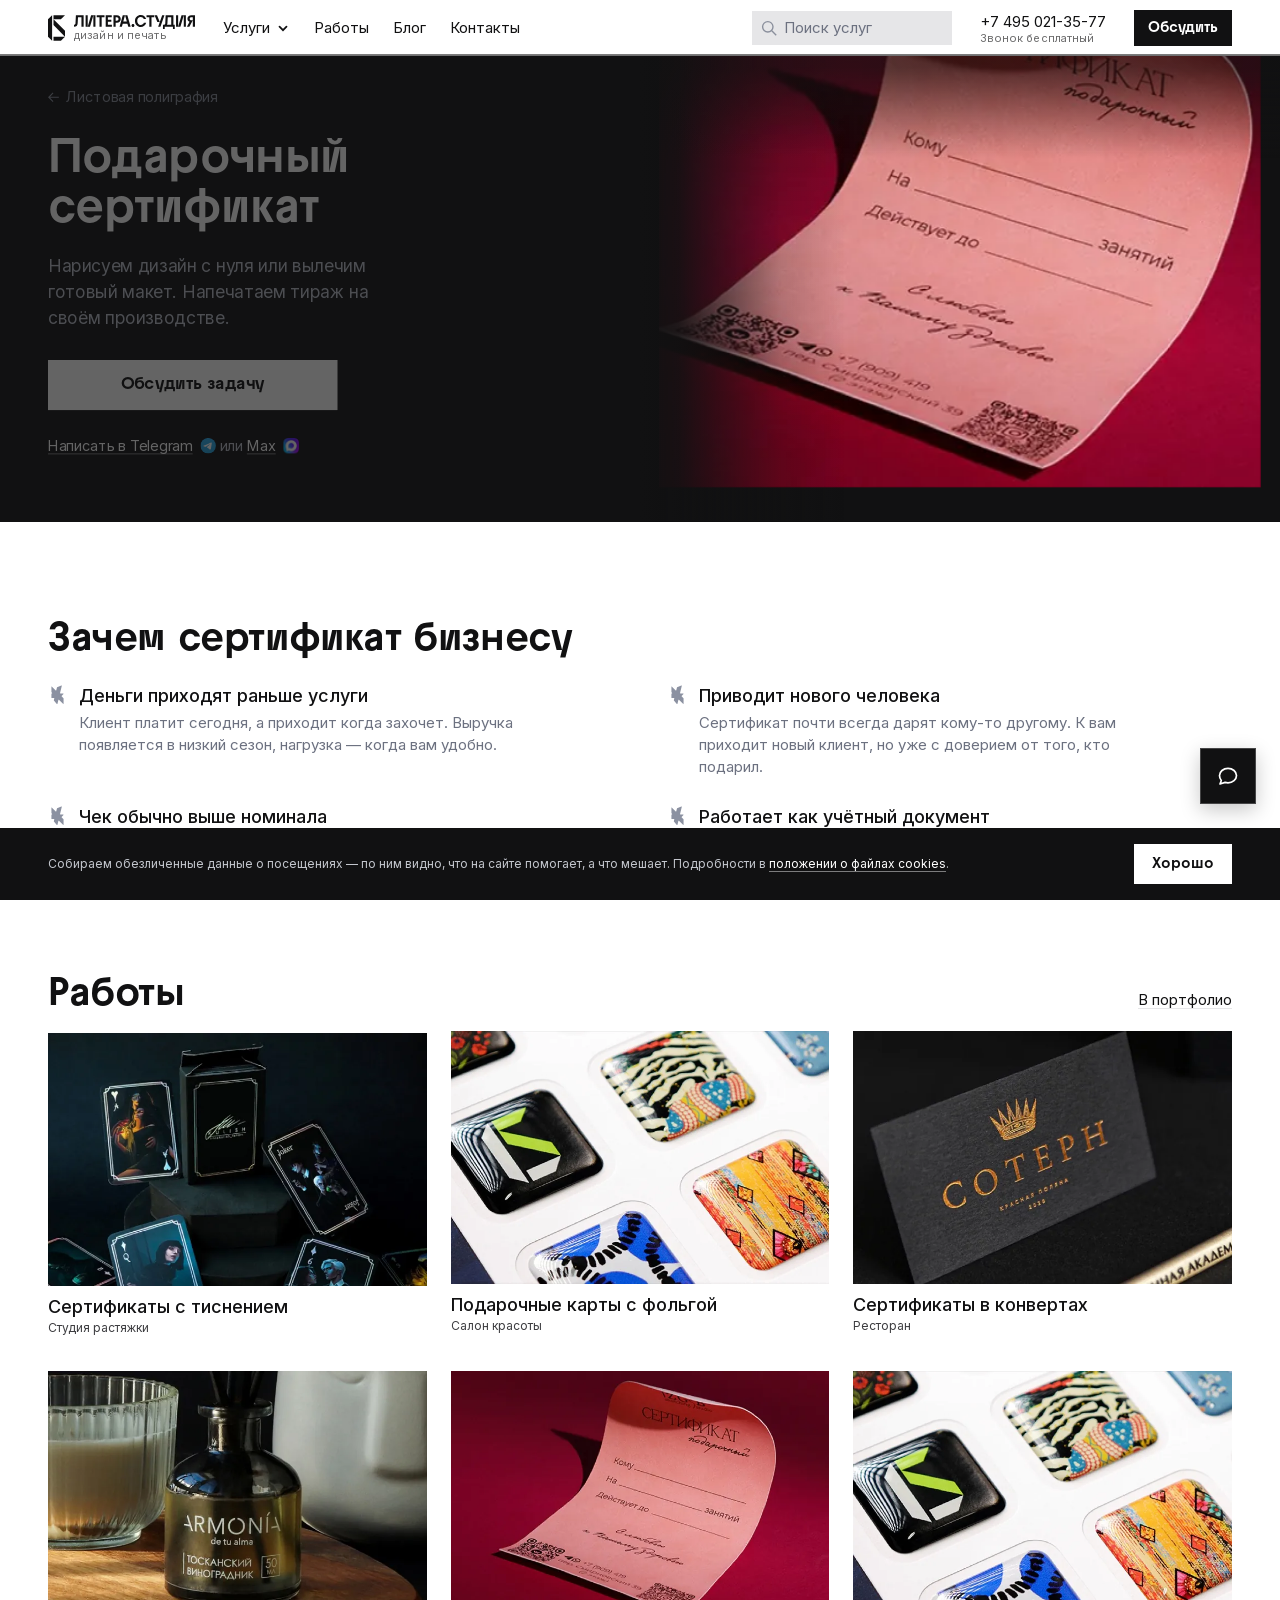
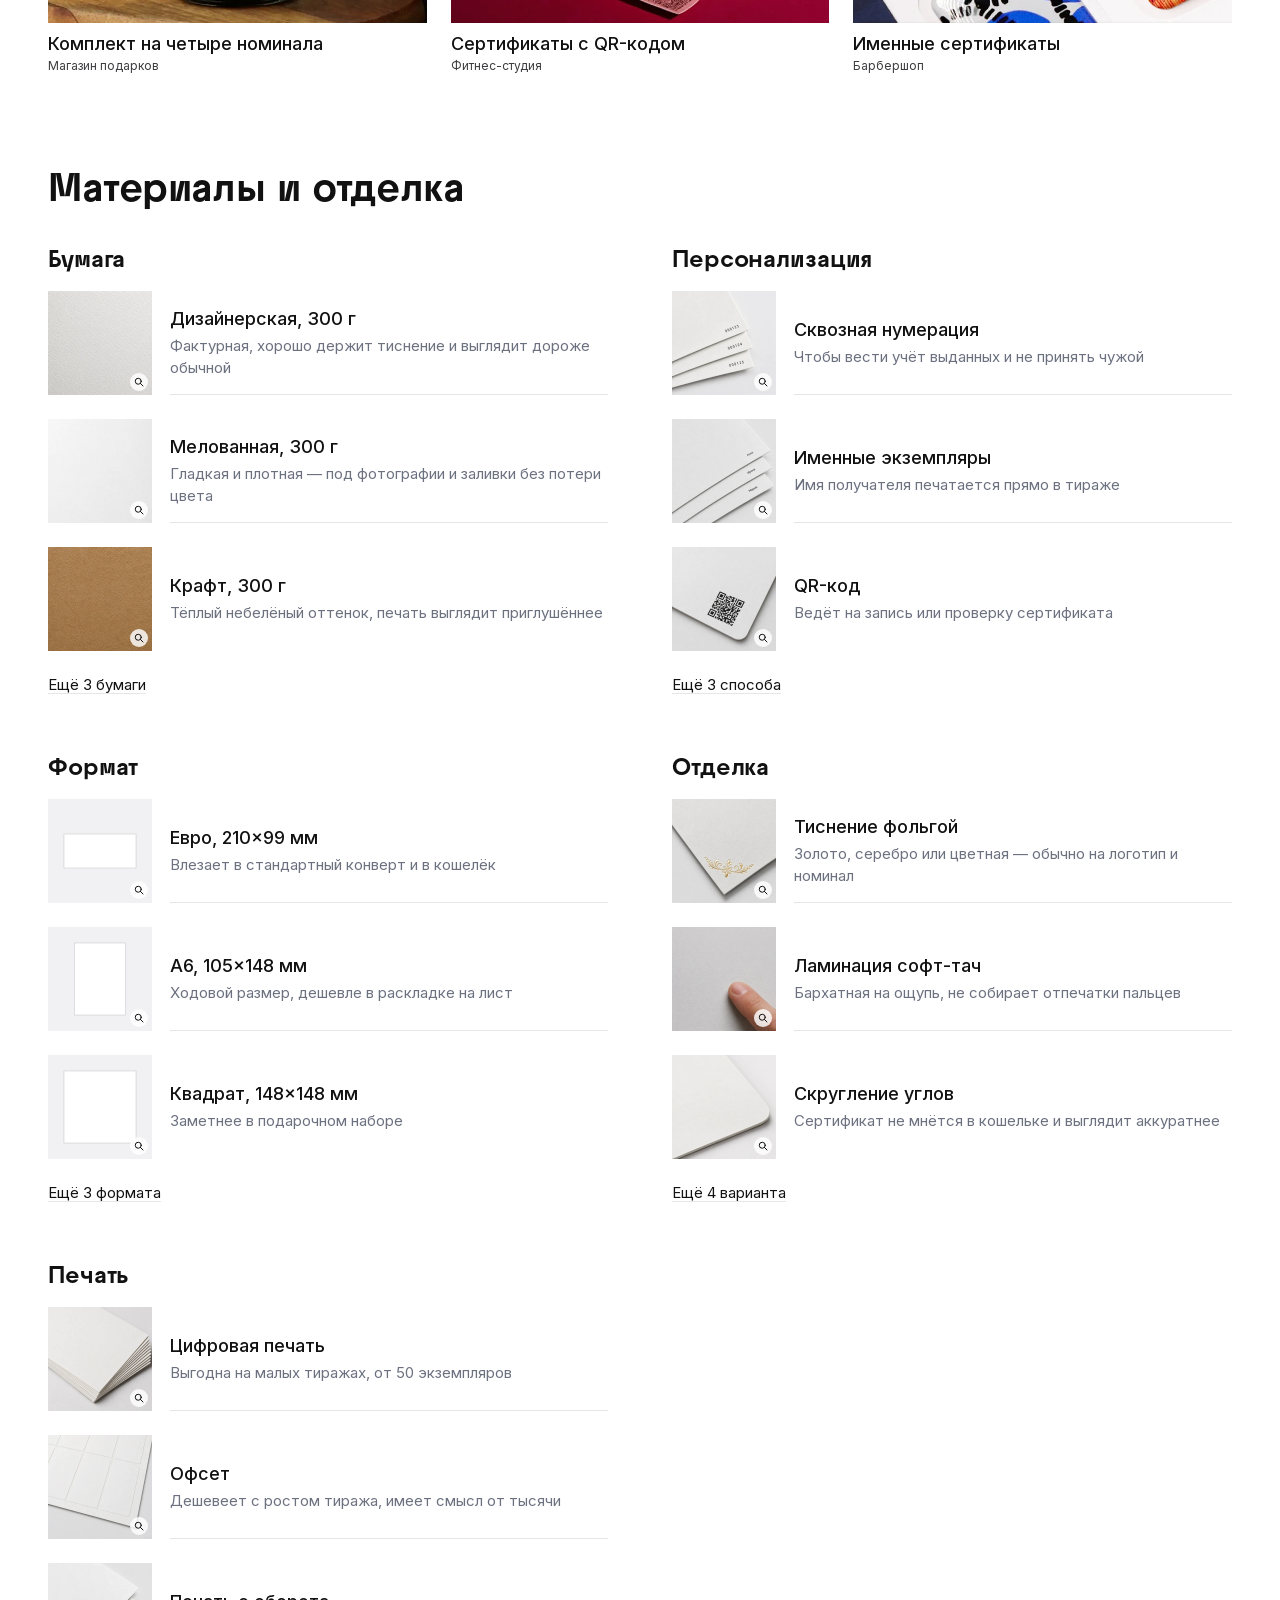
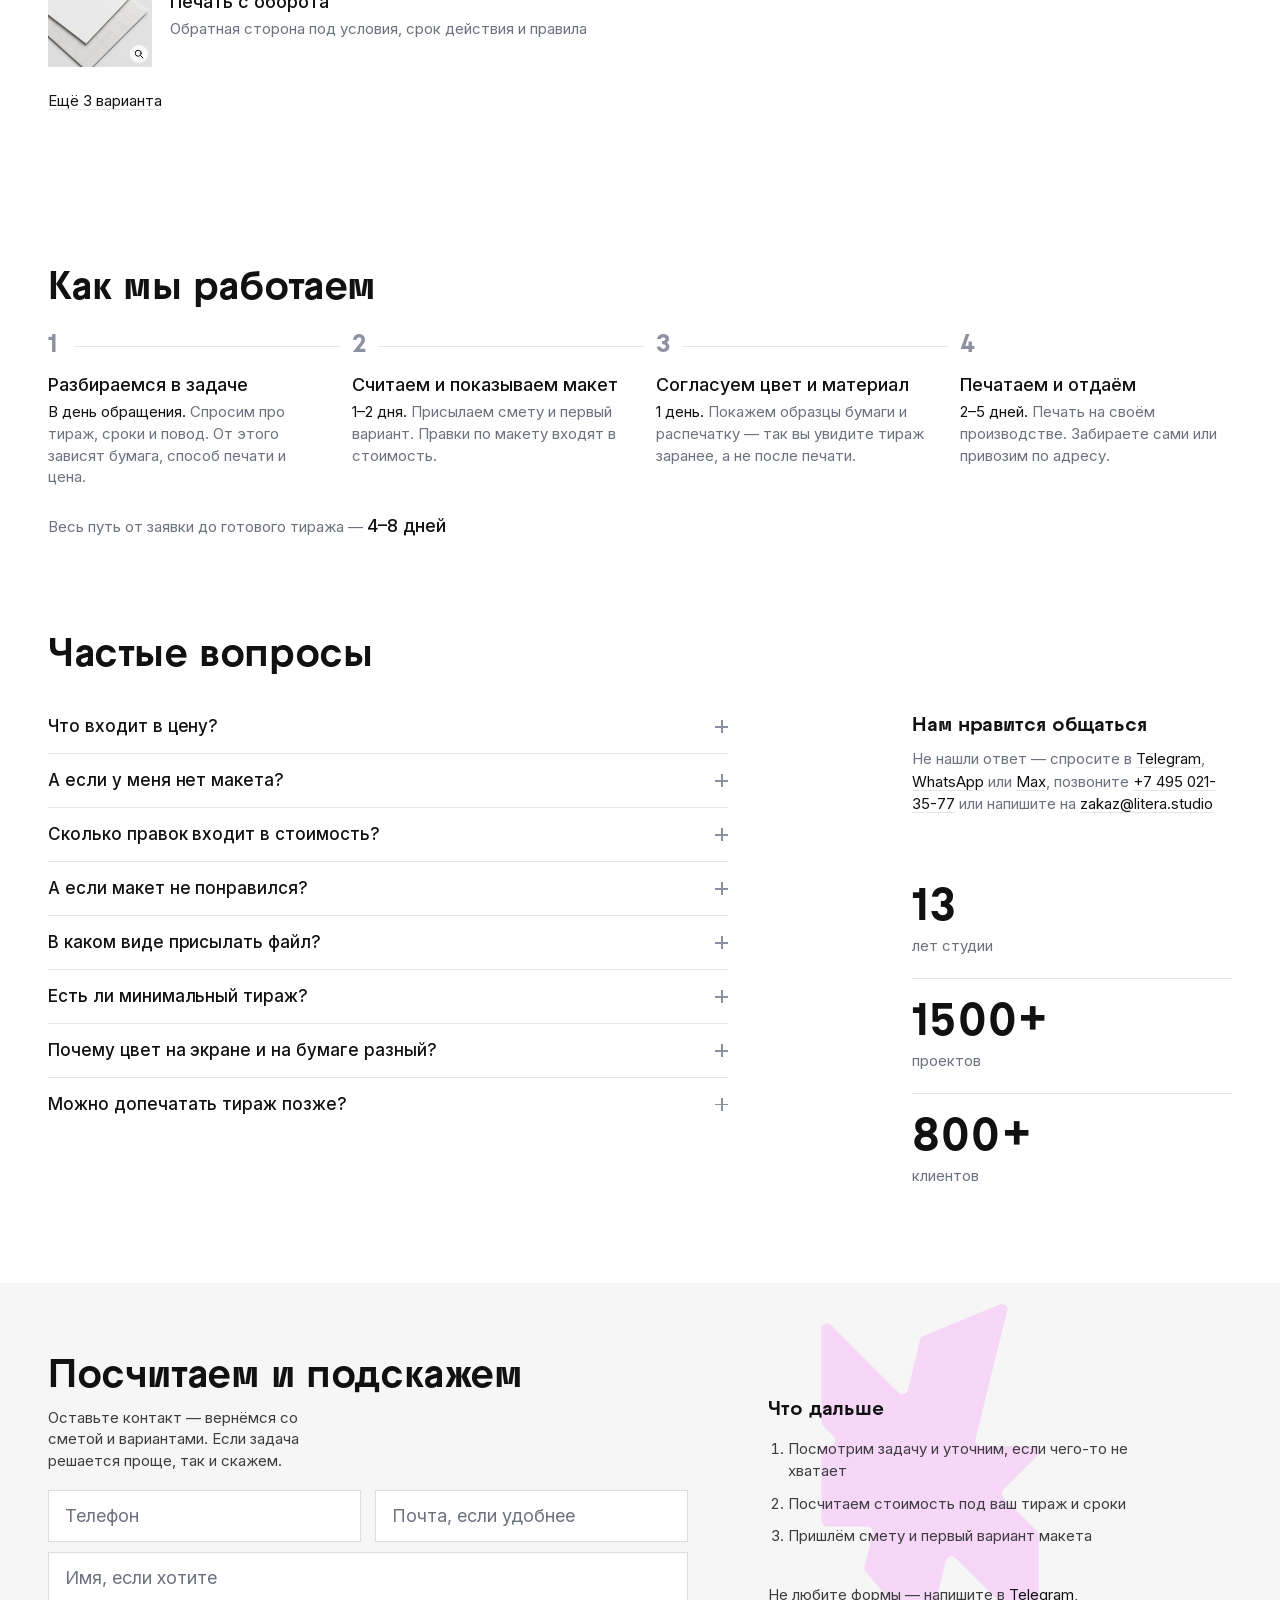
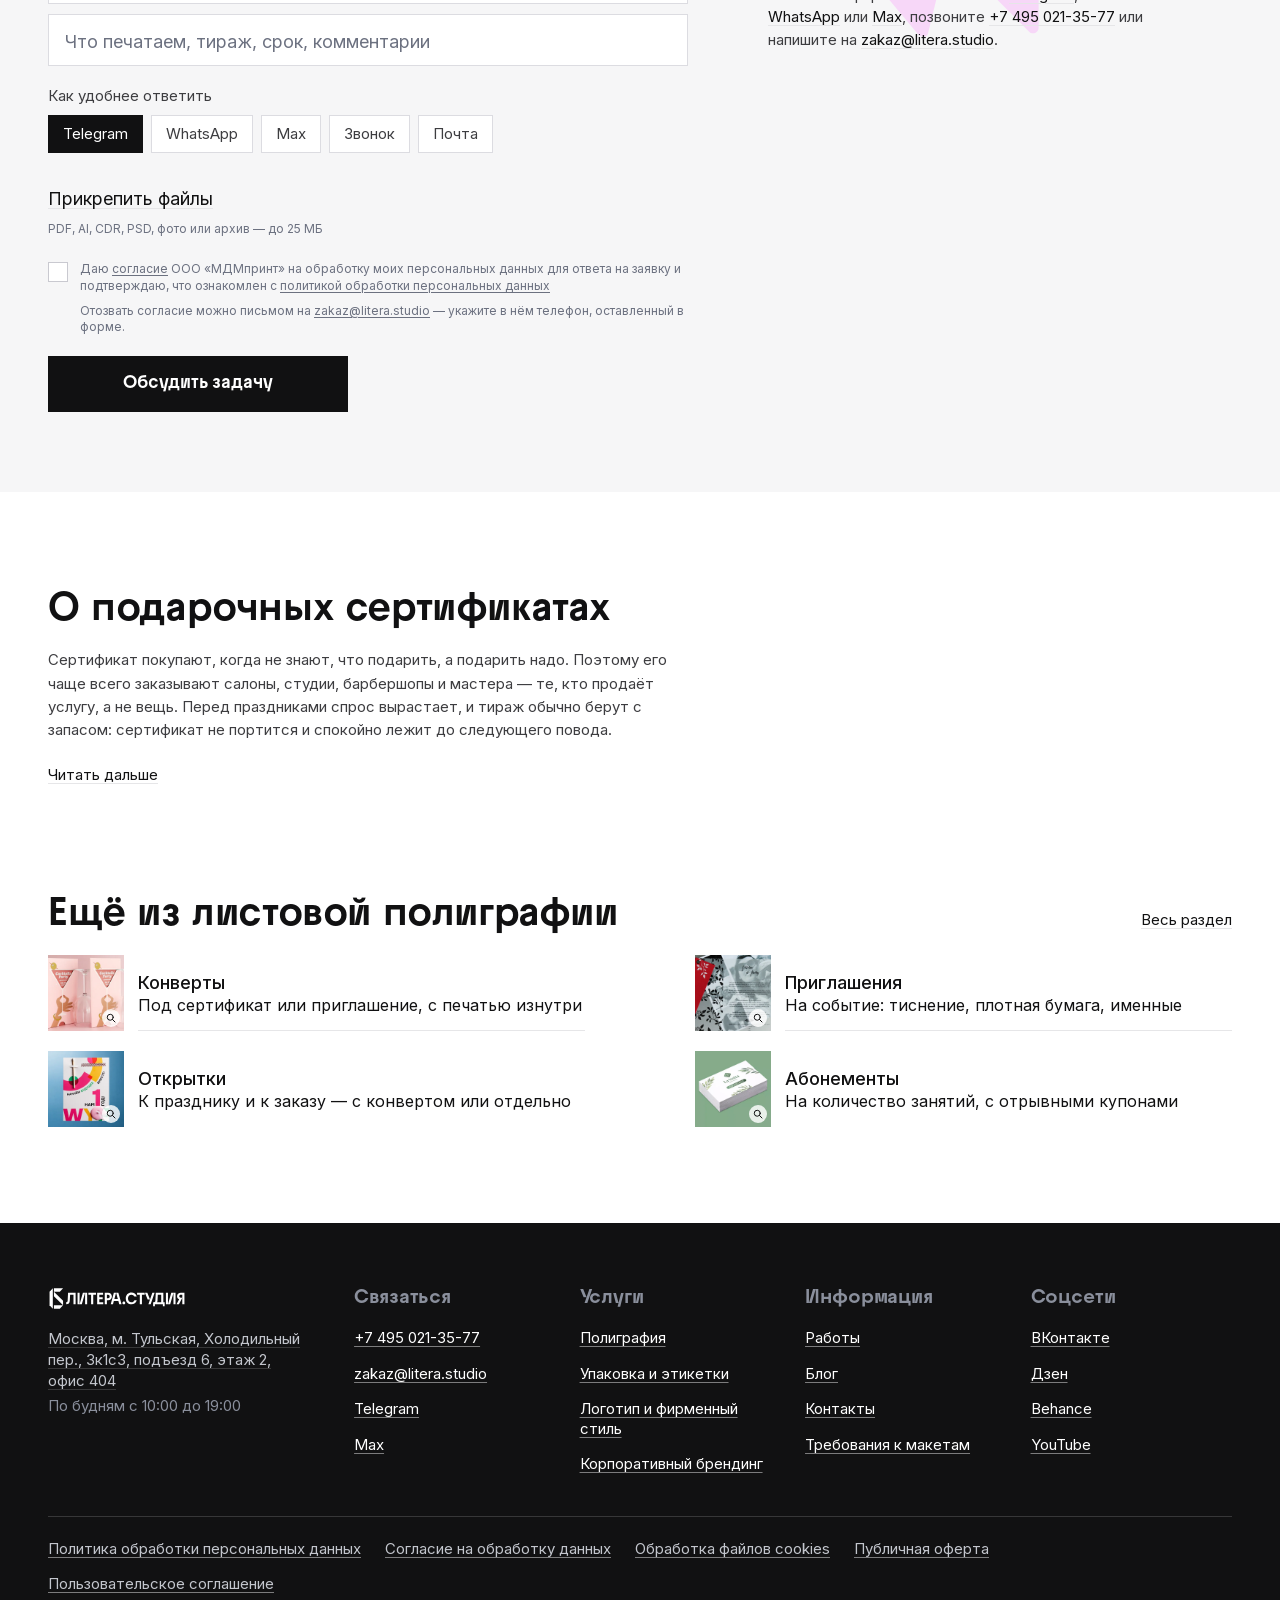
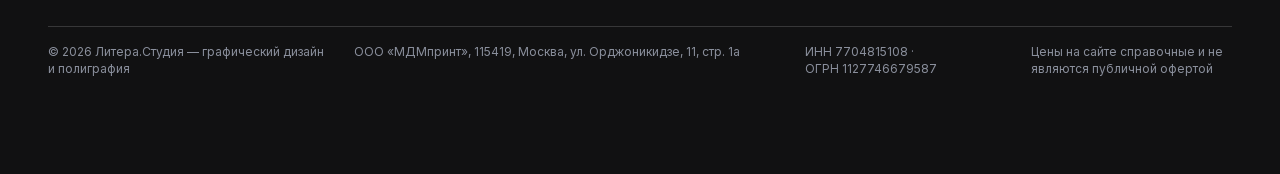
==== commit dc6b6200: "Кнопки: «Обсудить задачу» вместо «Рассчитать стоимость» Раз цену и срок на странице не обещаем, «рас" ====
--- a/index.html
+++ b/index.html
@@ -147,7 +147,7 @@
       <a class="ls-topbar-phone" href="tel:+74950213577">+7 495 021-35-77</a>
             <span class="ls-topbar-tel-note">Звонок бесплатный</span>
     </div>
-    <a class="ls-btn ls-btn-main ls-btn-xs ls-topbar-cta" href="#zayavka" tabindex="-1" aria-hidden="true">Рассчитать</a>
+    <a class="ls-btn ls-btn-main ls-btn-xs ls-topbar-cta" href="#zayavka" tabindex="-1" aria-hidden="true">Обсудить</a>
     <button class="ls-burger" type="button" aria-label="Меню" aria-expanded="false" aria-controls="menu">
       <span class="ls-ico" aria-hidden="true"><i></i><i></i><i></i></span>
     </button>
@@ -267,7 +267,7 @@
     </div>
 
     <div class="ls-cta">
-      <a class="ls-btn ls-btn-main" href="#zayavka">Рассчитать стоимость</a>
+      <a class="ls-btn ls-btn-main" href="#zayavka">Обсудить задачу</a>
     </div>
 
     <p class="ls-cta-alt"><a href="https://t.me/litera_studio"><span>Написать в Telegram</span><svg width="16" height="16" viewBox="0 0 128 128" aria-hidden="true"><defs><linearGradient id="tg" x1="50%" x2="50%" y1="0%" y2="99.258%"><stop offset="0%" stop-color="#2AABEE"/><stop offset="100%" stop-color="#229ED9"/></linearGradient></defs><circle cx="64" cy="64" r="64" fill="url(#tg)"/><path fill="#fff" d="M28.9700376,63.3244248 C47.6273373,55.1957357 60.0684594,49.8368063 66.2934036,47.2476366 C84.0668845,39.855031 87.7600616,38.5708563 90.1672227,38.528 C90.6966555,38.5191258 91.8804274,38.6503351 92.6472251,39.2725385 C93.294694,39.7979149 93.4728387,40.5076237 93.5580865,41.0057381 C93.6433345,41.5038525 93.7494885,42.63857 93.6651041,43.5252052 C92.7019529,53.6451182 88.5344133,78.2034783 86.4142057,89.5379542 C85.5170662,94.3339958 83.750571,95.9420841 82.0403991,96.0994568 C78.3237996,96.4414641 75.5015827,93.6432685 71.9018743,91.2836143 C66.2690414,87.5912212 63.0868492,85.2926952 57.6192095,81.6896017 C51.3004058,77.5256038 55.3966232,75.2369981 58.9976911,71.4967761 C59.9401076,70.5179421 76.3155302,55.6232293 76.6324771,54.2720454 C76.6721165,54.1030573 76.7089039,53.4731496 76.3346867,53.1405352 C75.9604695,52.8079208 75.4081573,52.921662 75.0095933,53.0121213 C74.444641,53.1403447 65.4461175,59.0880351 48.0140228,70.8551922 C45.4598218,72.6091037 43.1463059,73.4636682 41.0734751,73.4188859 C38.7883453,73.3695169 34.3926725,72.1268388 31.1249416,71.0646282 C27.1169366,69.7617838 23.931454,69.0729605 24.208838,66.8603276 C24.3533167,65.7078514 25.9403832,64.5292172 28.9700376,63.3244248 Z"/></svg></a> или <a href="https://max.ru/u/f9LHodD0cOIV9InOx6ulNiryFx5jU7n5eIY9DliBnMiKjsrZAmOxnfX0e38"><span>Max</span><img loading="lazy" decoding="async" class="ls-max" src="assets/img/max-logo.png" width="16" height="16" alt=""></a></p>
@@ -866,7 +866,7 @@
       <p class="ls-agree-note">Отозвать согласие можно письмом на
         <a href="mailto:zakaz@litera.studio">zakaz@litera.studio</a> — укажите
         в нём телефон, оставленный в форме.</p>
-      <button class="ls-btn ls-btn-main" type="submit">Рассчитать стоимость</button>
+      <button class="ls-btn ls-btn-main" type="submit">Обсудить задачу</button>
     </form>
     <!-- Справа не дубль каналов (полный перечень уже в колонке вопросов выше),
          а что произойдёт после отправки. Снимает тревогу в момент решения. -->
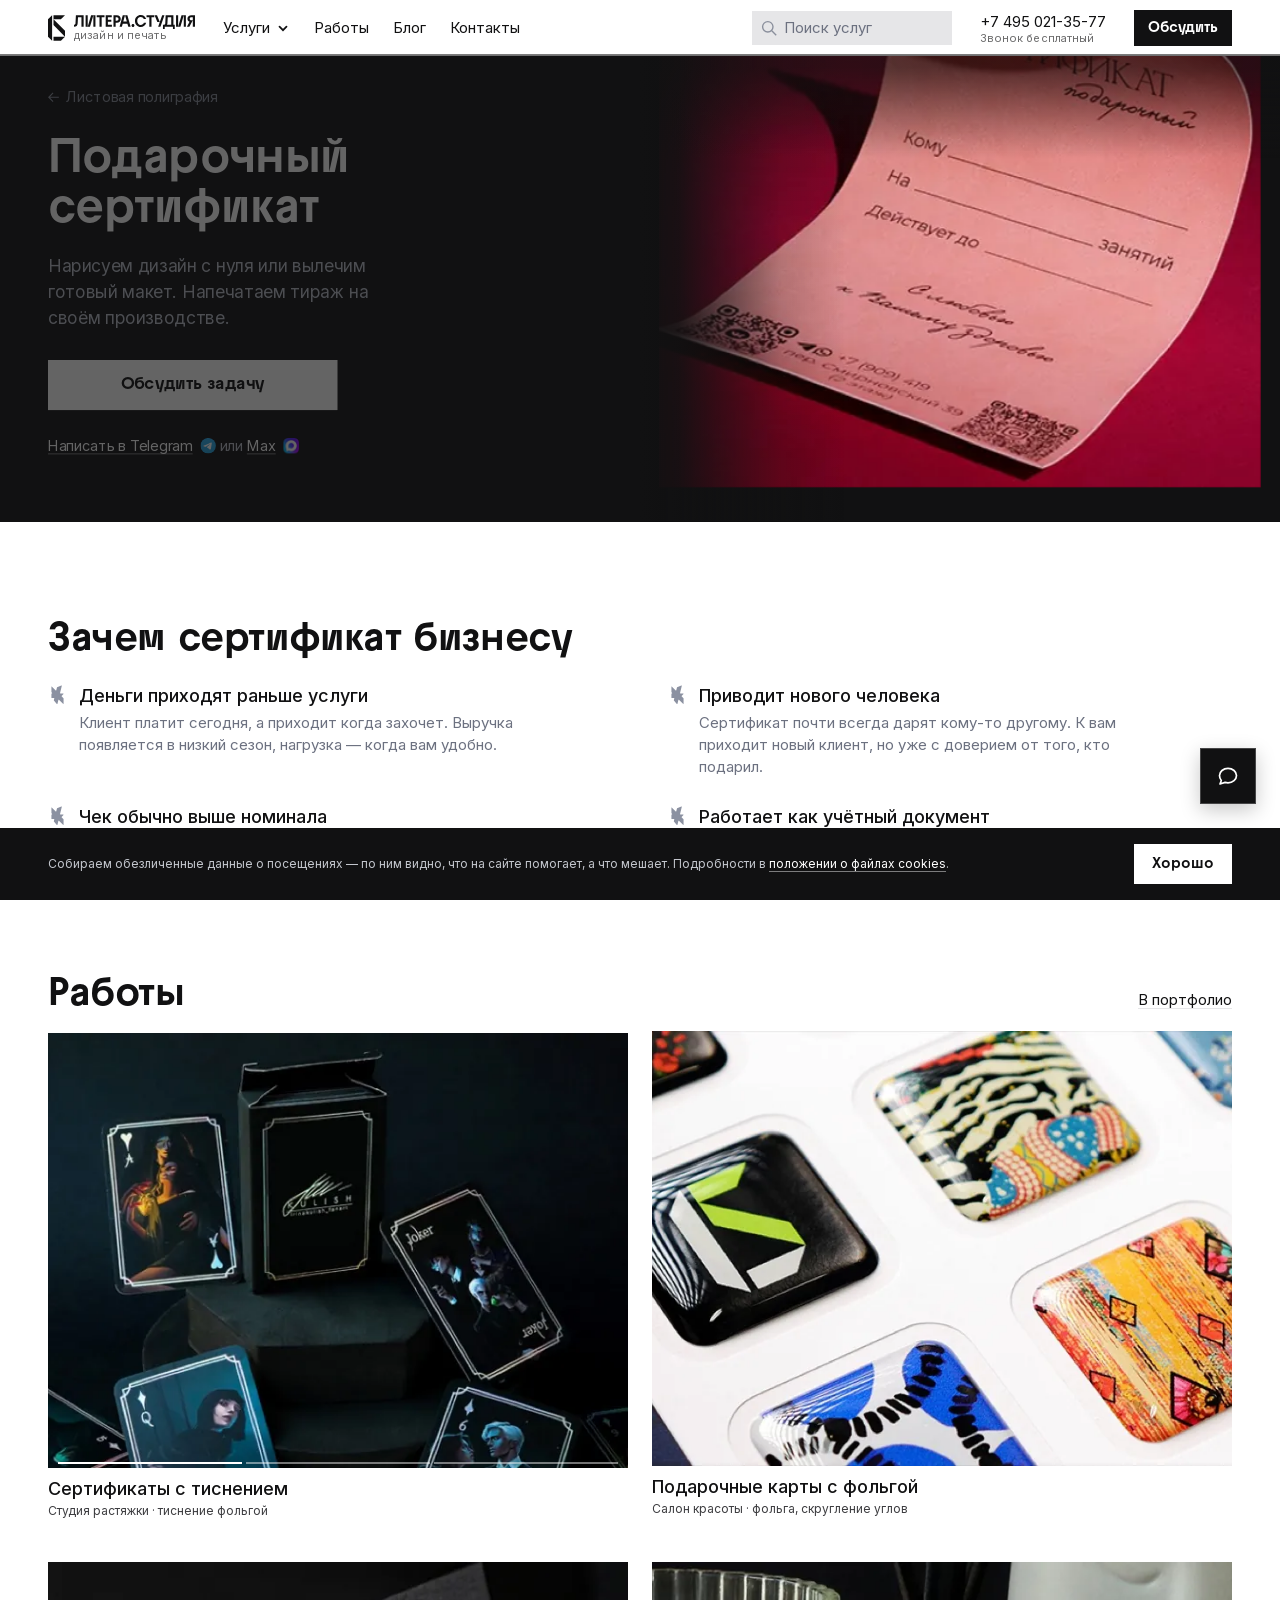
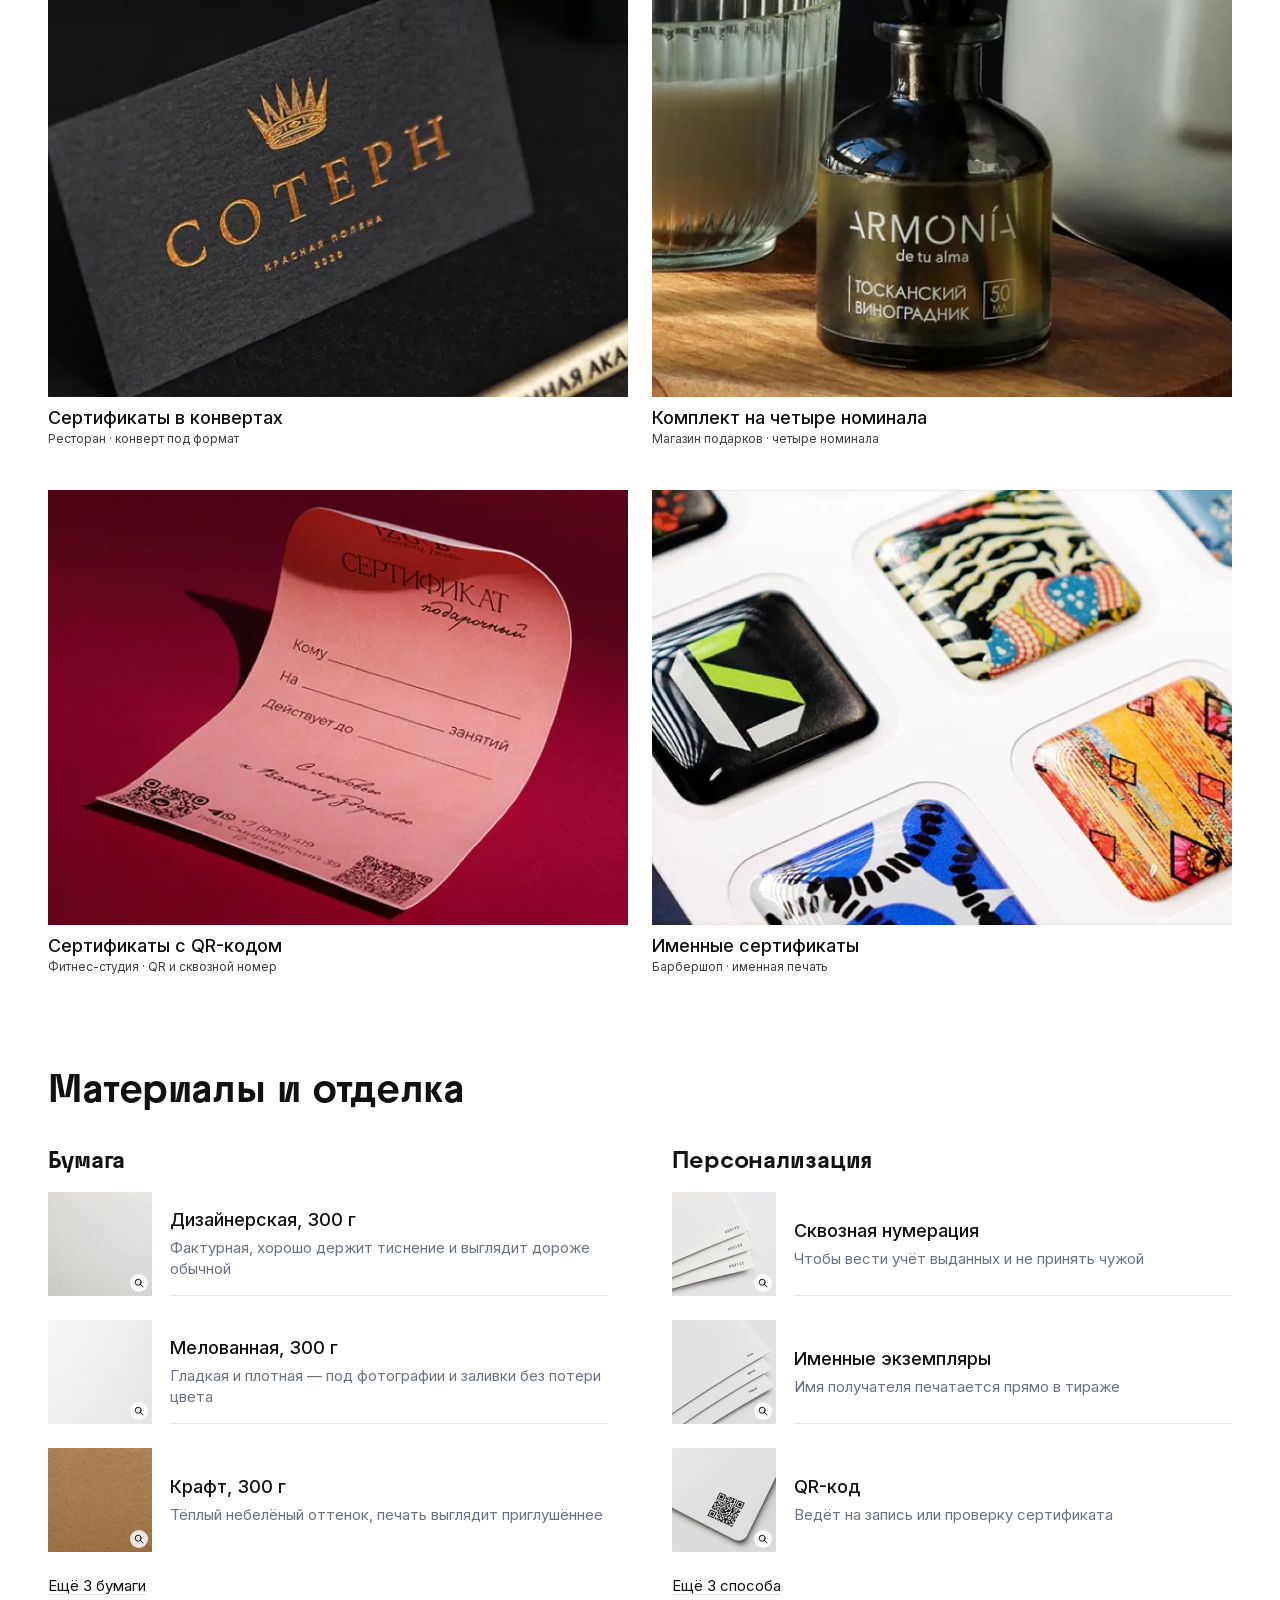
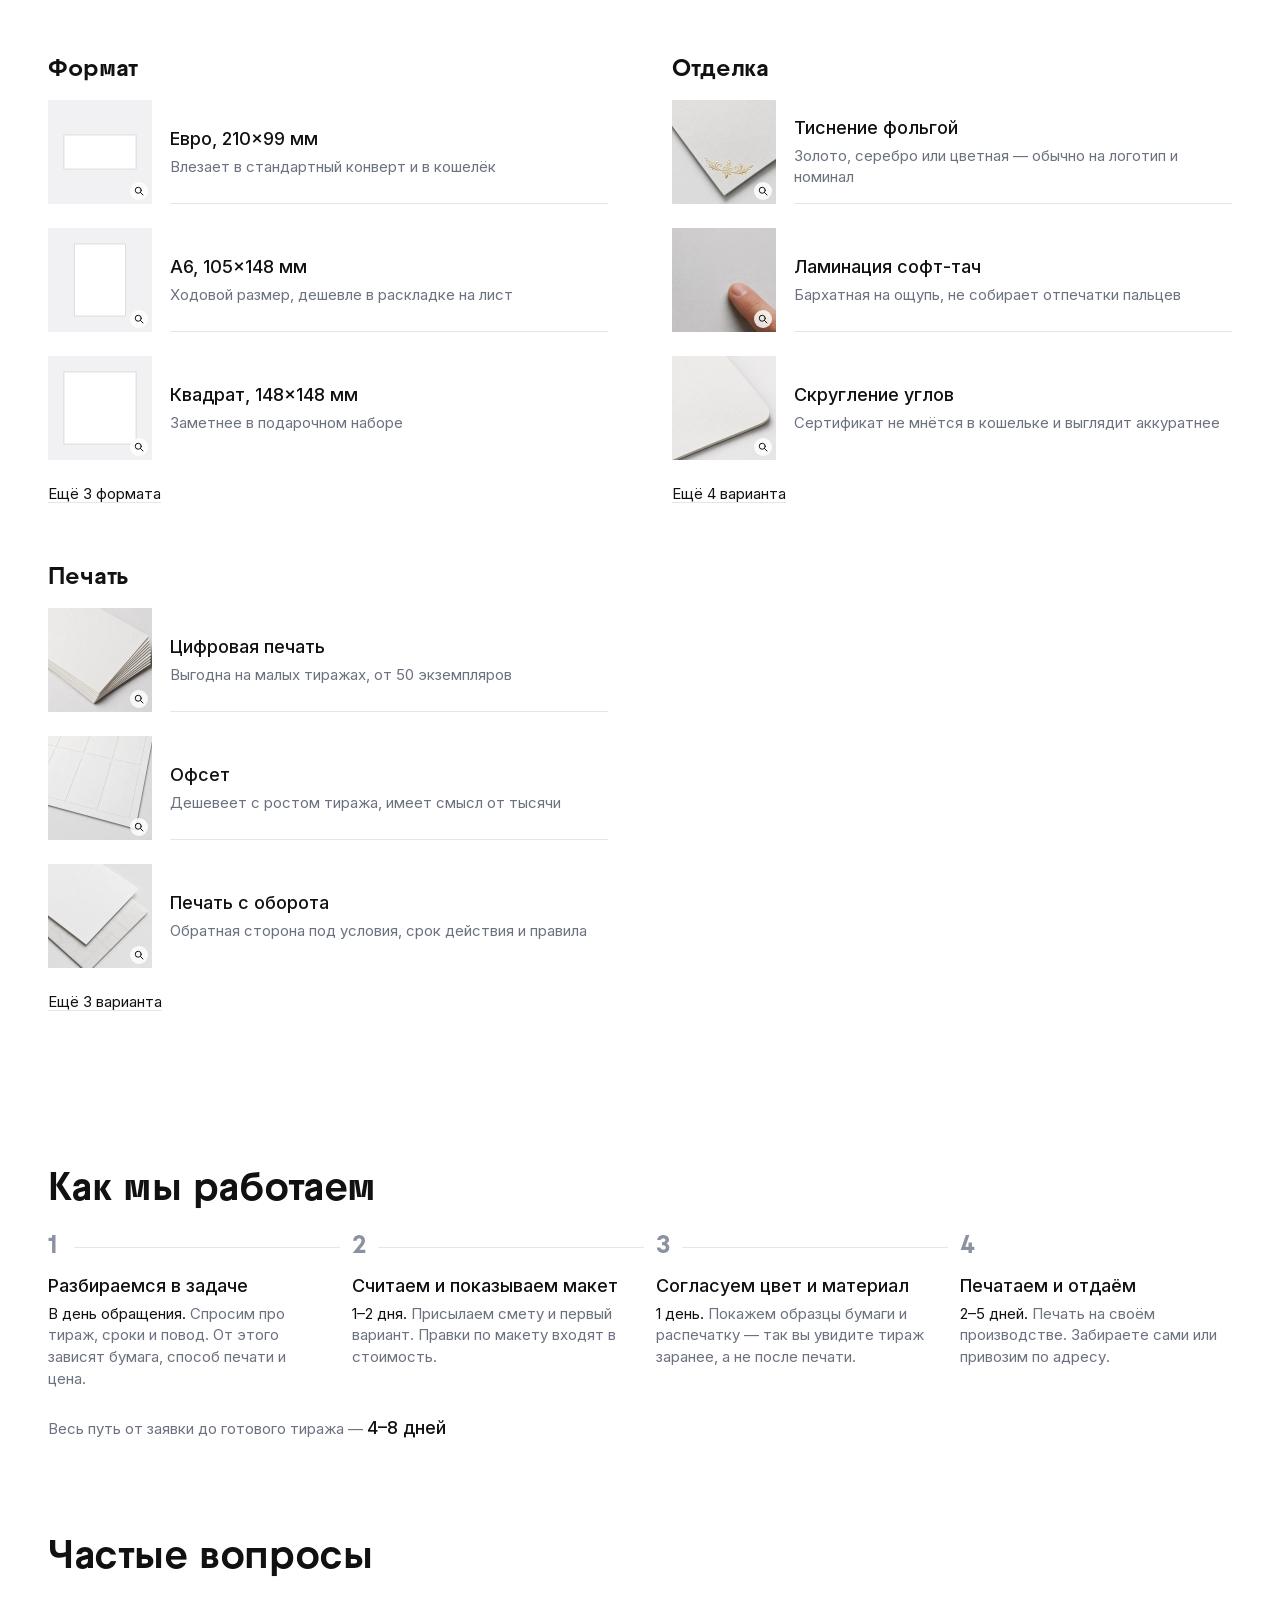
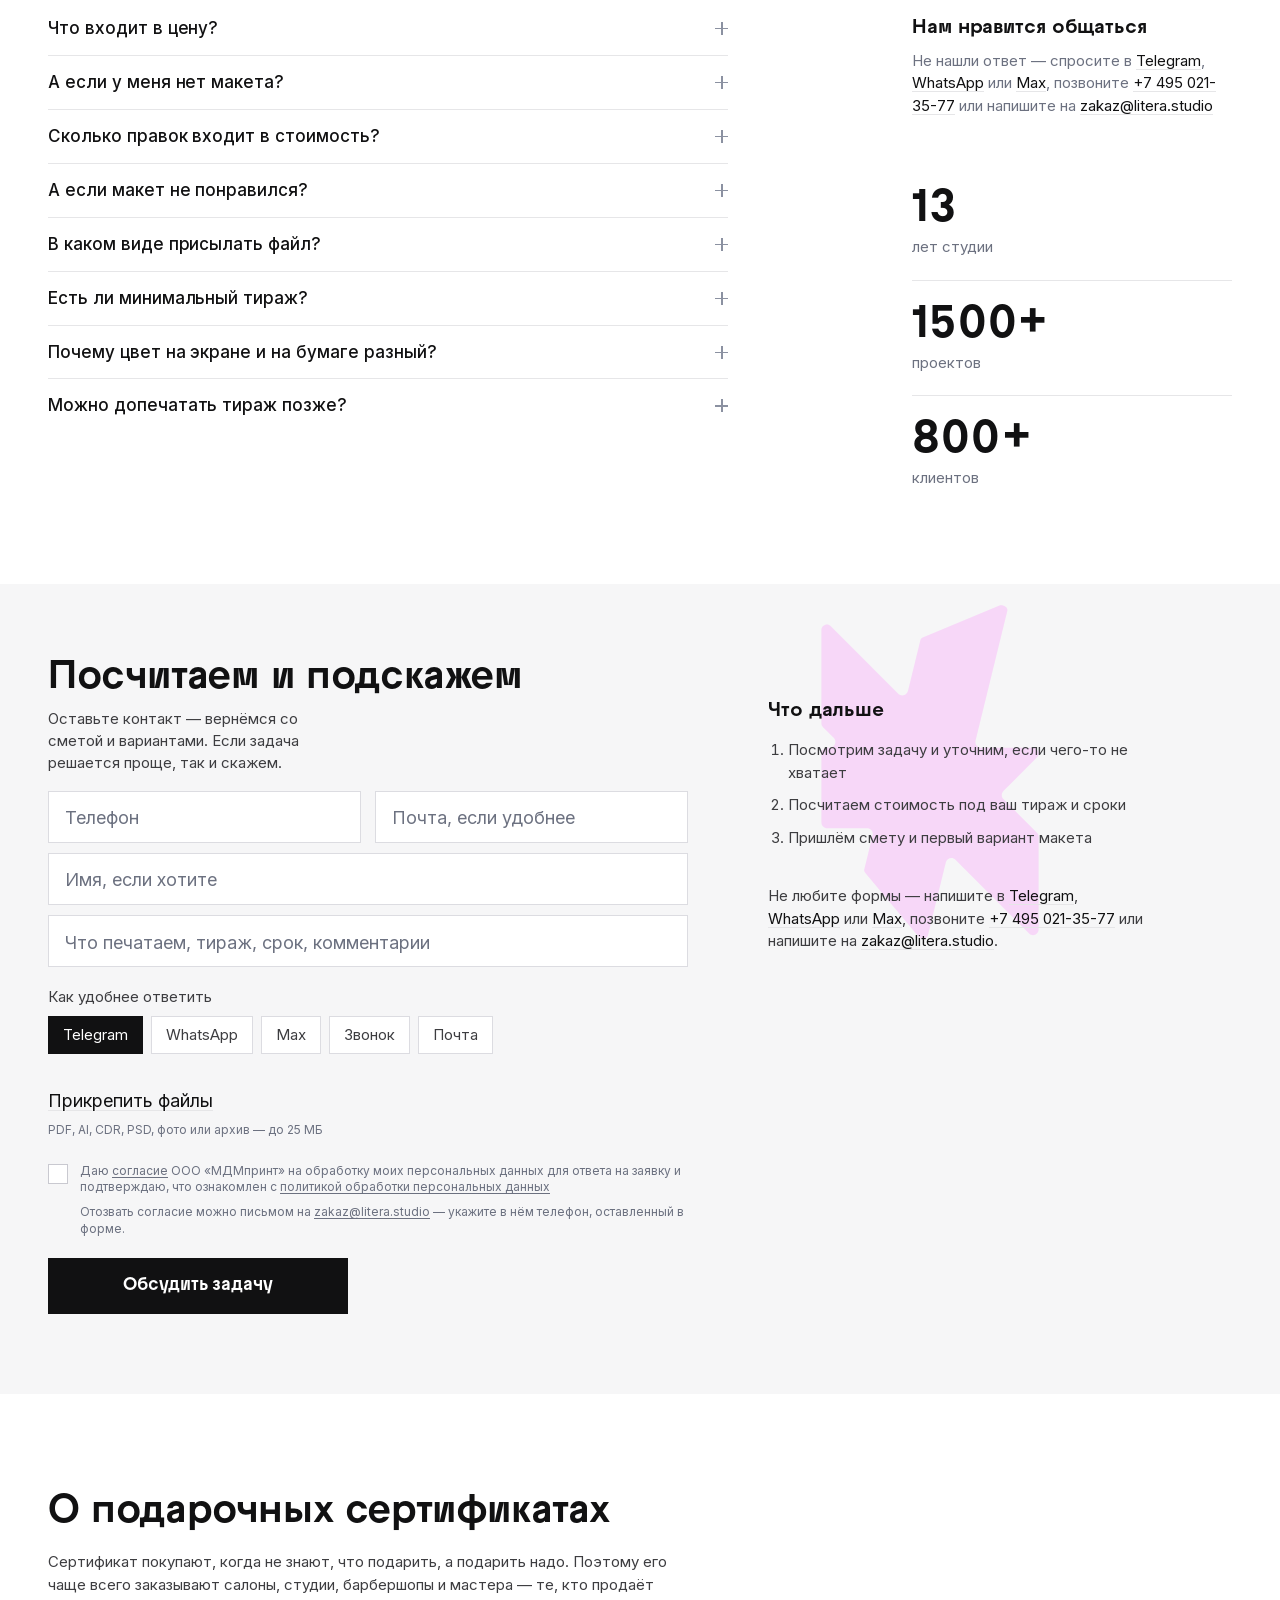
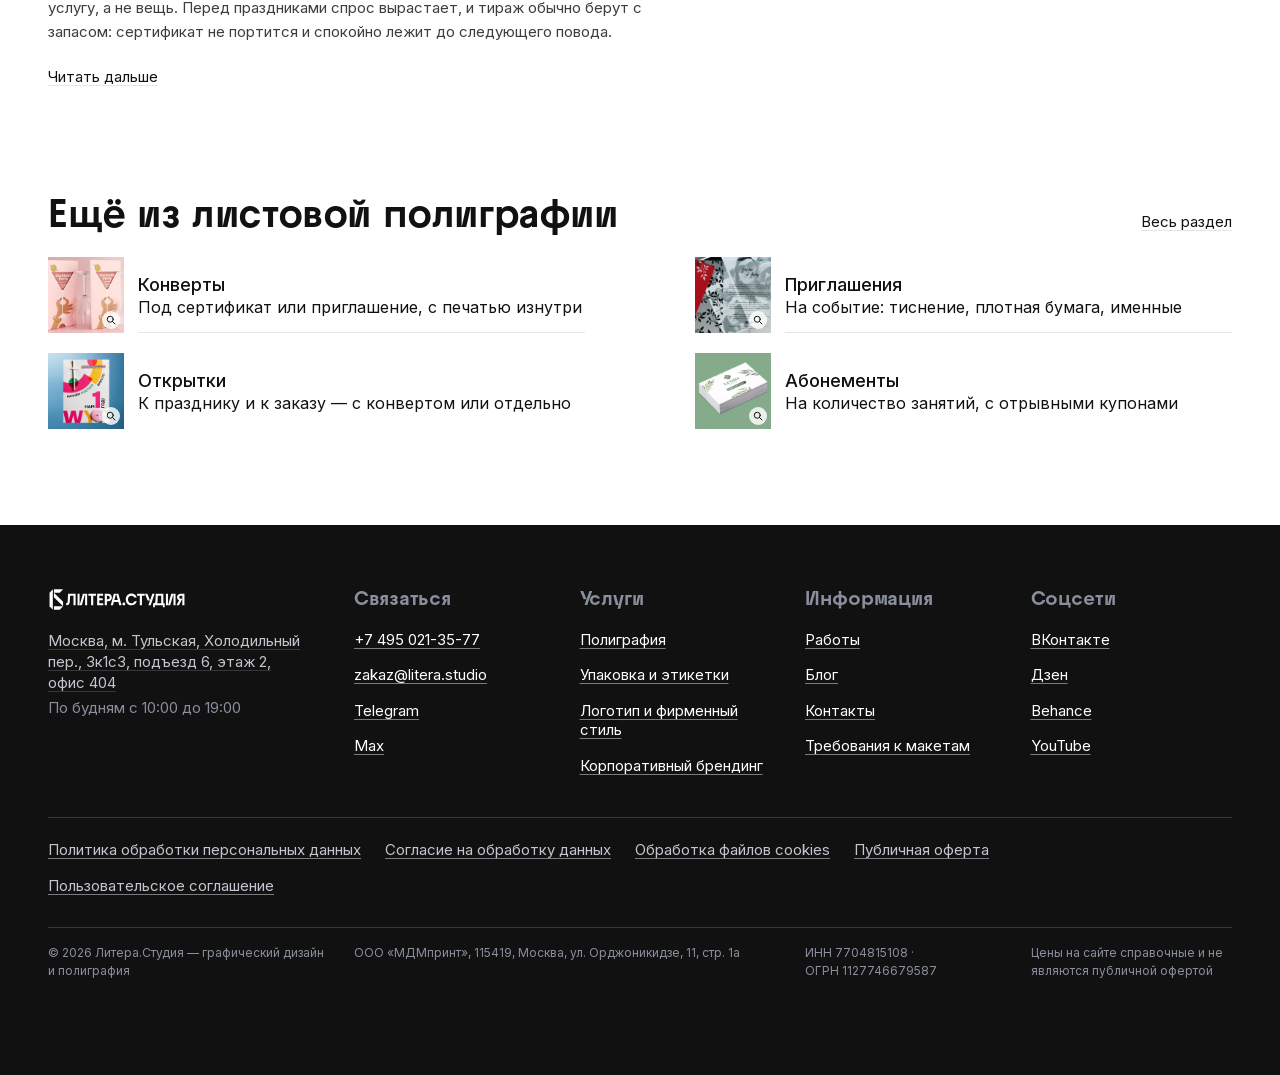
==== commit ec322d4f: "Портфолио: две колонки, кадр 4:3, теги вместо клиента Решение со встречи 08.09: работ у студии немно" ====
--- a/index.html
+++ b/index.html
@@ -45,7 +45,7 @@
 <link rel="stylesheet" href="assets/css/components/hero.css?v=435">
 <link rel="stylesheet" href="assets/css/components/intro.css?v=435">
 <link rel="stylesheet" href="assets/css/components/value.css?v=435">
-<link rel="stylesheet" href="assets/css/components/works.css?v=435">
+<link rel="stylesheet" href="assets/css/components/works.css?v=438">
 <link rel="stylesheet" href="assets/css/components/rows.css?v=435">
 <link rel="stylesheet" href="assets/css/components/catalog.css?v=435">
 <link rel="stylesheet" href="assets/css/components/specs.css?v=435">
@@ -333,7 +333,7 @@
           </span>
           <span class="ls-dots" aria-hidden="true"><i></i><i></i><i></i></span>
           <b>Сертификаты с тиснением</b>
-          <span>Студия растяжки</span>
+          <span class="ls-work-tags">Студия растяжки · тиснение фольгой</span>
         </a></li>
         <li class="ls-work"><a href="/projects">
           <picture>
@@ -341,7 +341,7 @@
           <img loading="lazy" decoding="async" src="assets/img/p3.jpg" width="900" height="497" alt="Подарочные сертификаты с золотой фольгой">
         </picture>
           <b>Подарочные карты с фольгой</b>
-          <span>Салон красоты</span>
+          <span class="ls-work-tags">Салон красоты · фольга, скругление углов</span>
         </a></li>
         <li class="ls-work"><a href="/projects">
           <picture>
@@ -349,7 +349,7 @@
           <img loading="lazy" decoding="async" src="assets/img/p4.jpg" width="900" height="457" alt="Сертификаты в конверте с логотипом">
         </picture>
           <b>Сертификаты в конвертах</b>
-          <span>Ресторан</span>
+          <span class="ls-work-tags">Ресторан · конверт под формат</span>
         </a></li>
         <li class="ls-work"><a href="/projects">
           <picture>
@@ -357,7 +357,7 @@
           <img loading="lazy" decoding="async" src="assets/img/p5.jpg" width="900" height="457" alt="Комплект сертификатов разных номиналов">
         </picture>
           <b>Комплект на четыре номинала</b>
-          <span>Магазин подарков</span>
+          <span class="ls-work-tags">Магазин подарков · четыре номинала</span>
         </a></li>
                 <li class="ls-work"><a href="/projects">
           <picture>
@@ -365,7 +365,7 @@
           <img loading="lazy" decoding="async" src="assets/img/p1.jpg" width="900" height="457" alt="Сертификат на розовой бумаге с QR-кодом">
         </picture>
           <b>Сертификаты с QR-кодом</b>
-          <span>Фитнес-студия</span>
+          <span class="ls-work-tags">Фитнес-студия · QR и сквозной номер</span>
         </a></li>
         <li class="ls-work"><a href="/projects">
           <picture>
@@ -373,7 +373,7 @@
           <img loading="lazy" decoding="async" src="assets/img/p3.jpg" width="900" height="497" alt="Подарочные сертификаты с фольгой">
         </picture>
           <b>Именные сертификаты</b>
-          <span>Барбершоп</span>
+          <span class="ls-work-tags">Барбершоп · именная печать</span>
         </a></li>
       </ul>
     </section>
--- a/assets/css/components/works.css
+++ b/assets/css/components/works.css
@@ -16,11 +16,18 @@
 .ls-works-list::-webkit-scrollbar{display:none}
 /* 8 + gap 12 = 20, столько же, сколько поле слева */
 .ls-works-list::after{content:"";flex:0 0 8px}
-.ls-work{flex:0 0 min(80%,420px);scroll-snap-align:start}
+/* Высота подписи под кадром: название плюс строка «отрасль · технология».
+   От неё считаются зоны наведения и полоски-указатели — иначе они
+   уезжают на текст, стоит поменять состав подписи. */
+.ls-work{flex:0 0 min(80%,420px);scroll-snap-align:start;--cap:46px}
 .ls-work img{width:100%;aspect-ratio:3/2;object-fit:cover;display:block;background:var(--ink-hover);
   transition:opacity .18s var(--ease)}
 .ls-work b{display:block;margin-top:9px;font-size:var(--t-ui);font-weight:500;line-height:1.3}
 .ls-work span{display:block;margin-top:2px;font-size:var(--t-cap);color:var(--ink-2)}
+/* Вторая строка карточки: отрасль и технология. Отрасль отвечает на «делали
+   ли такое для таких, как я», технология — на «а так умеете». Года нет
+   намеренно: полиграфия не устаревает, а «2024» читается как «свежего нет». */
+.ls-work .ls-work-tags{color:var(--ink-2)}
 .ls-work a{display:block;color:inherit;text-decoration:none}
 .ls-work a:focus-visible{outline:2px solid var(--ink);outline-offset:3px}
 .ls-work a:hover img{opacity:.92}
@@ -43,14 +50,14 @@
 .ls-work .ls-shots img{width:100%;height:100%;object-fit:cover;display:block}
 
 /* полоски-указатели: сколько кадров и какой сейчас */
-.ls-work .ls-dots{position:absolute;left:10px;right:10px;top:calc(100% - 38px - 10px);
+.ls-work .ls-dots{position:absolute;left:10px;right:10px;top:calc(100% - var(--cap) - 12px);
   gap:4px;z-index:3;pointer-events:none}
 .ls-work .ls-dots i{flex:1;height:2px;background:var(--line-dark-2);
   transition:background-color .2s var(--ease)}
 .ls-work .ls-dots i:first-child{background:var(--paper)}
 
 @media (hover: hover){
-  .ls-work .ls-zone{position:absolute;top:0;bottom:38px;z-index:2;display:block}
+  .ls-work .ls-zone{position:absolute;top:0;bottom:var(--cap);z-index:2;display:block}
   .ls-work .ls-zone:nth-of-type(1){left:0;width:33.33%}
   .ls-work .ls-zone:nth-of-type(2){left:33.33%;width:33.34%}
   .ls-work .ls-zone:nth-of-type(3){left:66.67%;width:33.33%}
@@ -84,12 +91,18 @@
        «В портфолио». Редактор грузит сколько хочет, лишнее не показывается. */
     /* поля дают ширину контейнера сами — max-width сверху приводил к двойному
        отступу и карточкам в 218 пикселей вместо 292 */
-    .ls-works-list{display:grid;grid-template-columns:repeat(3,1fr);
-      gap:36px 24px;overflow:visible;margin:14px 0 0;
+    .ls-works-list{display:grid;grid-template-columns:repeat(2,1fr);
+      gap:44px 24px;overflow:visible;margin:14px 0 0;
       padding-left:var(--side);padding-right:var(--side)}
     .ls-works-list::after{display:none}
     .ls-work{flex:none;scroll-snap-align:none}
     .ls-work:nth-child(n+7){display:none}
+    /* Две колонки вместо трёх, решение со встречи 08.09: работ у студии
+       немного, и показать их надо крупно. Карточка вырастает с 397 до 612
+       пикселей, кадр становится 4:3 — на нём читается и сама работа,
+       и отделка, ради которой в неё смотрят. */
+    .ls-work img,
+    .ls-work .ls-shots{aspect-ratio:4/3}
     /* Работы: карточки крупнее, лента остаётся лентой — так видно,
        что справа есть продолжение */
     .ls-work b{font-size:var(--t-base)}
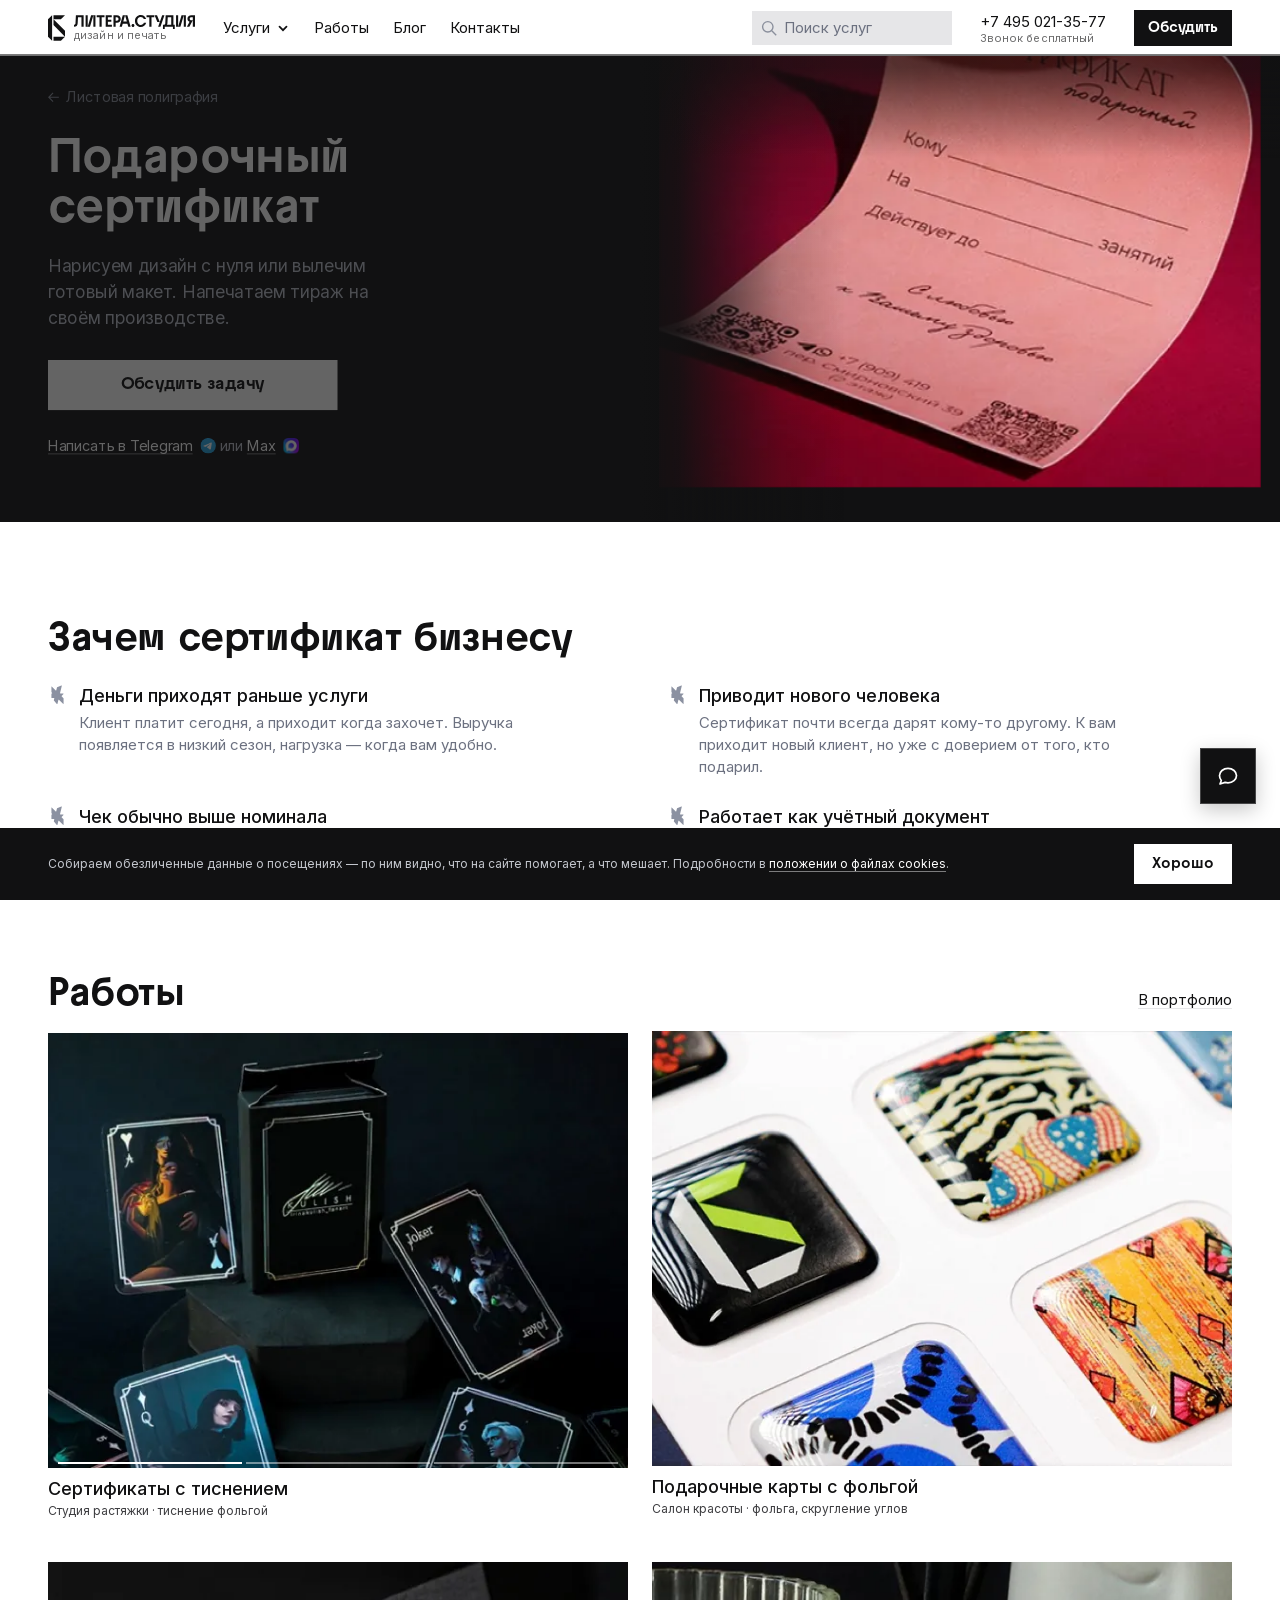
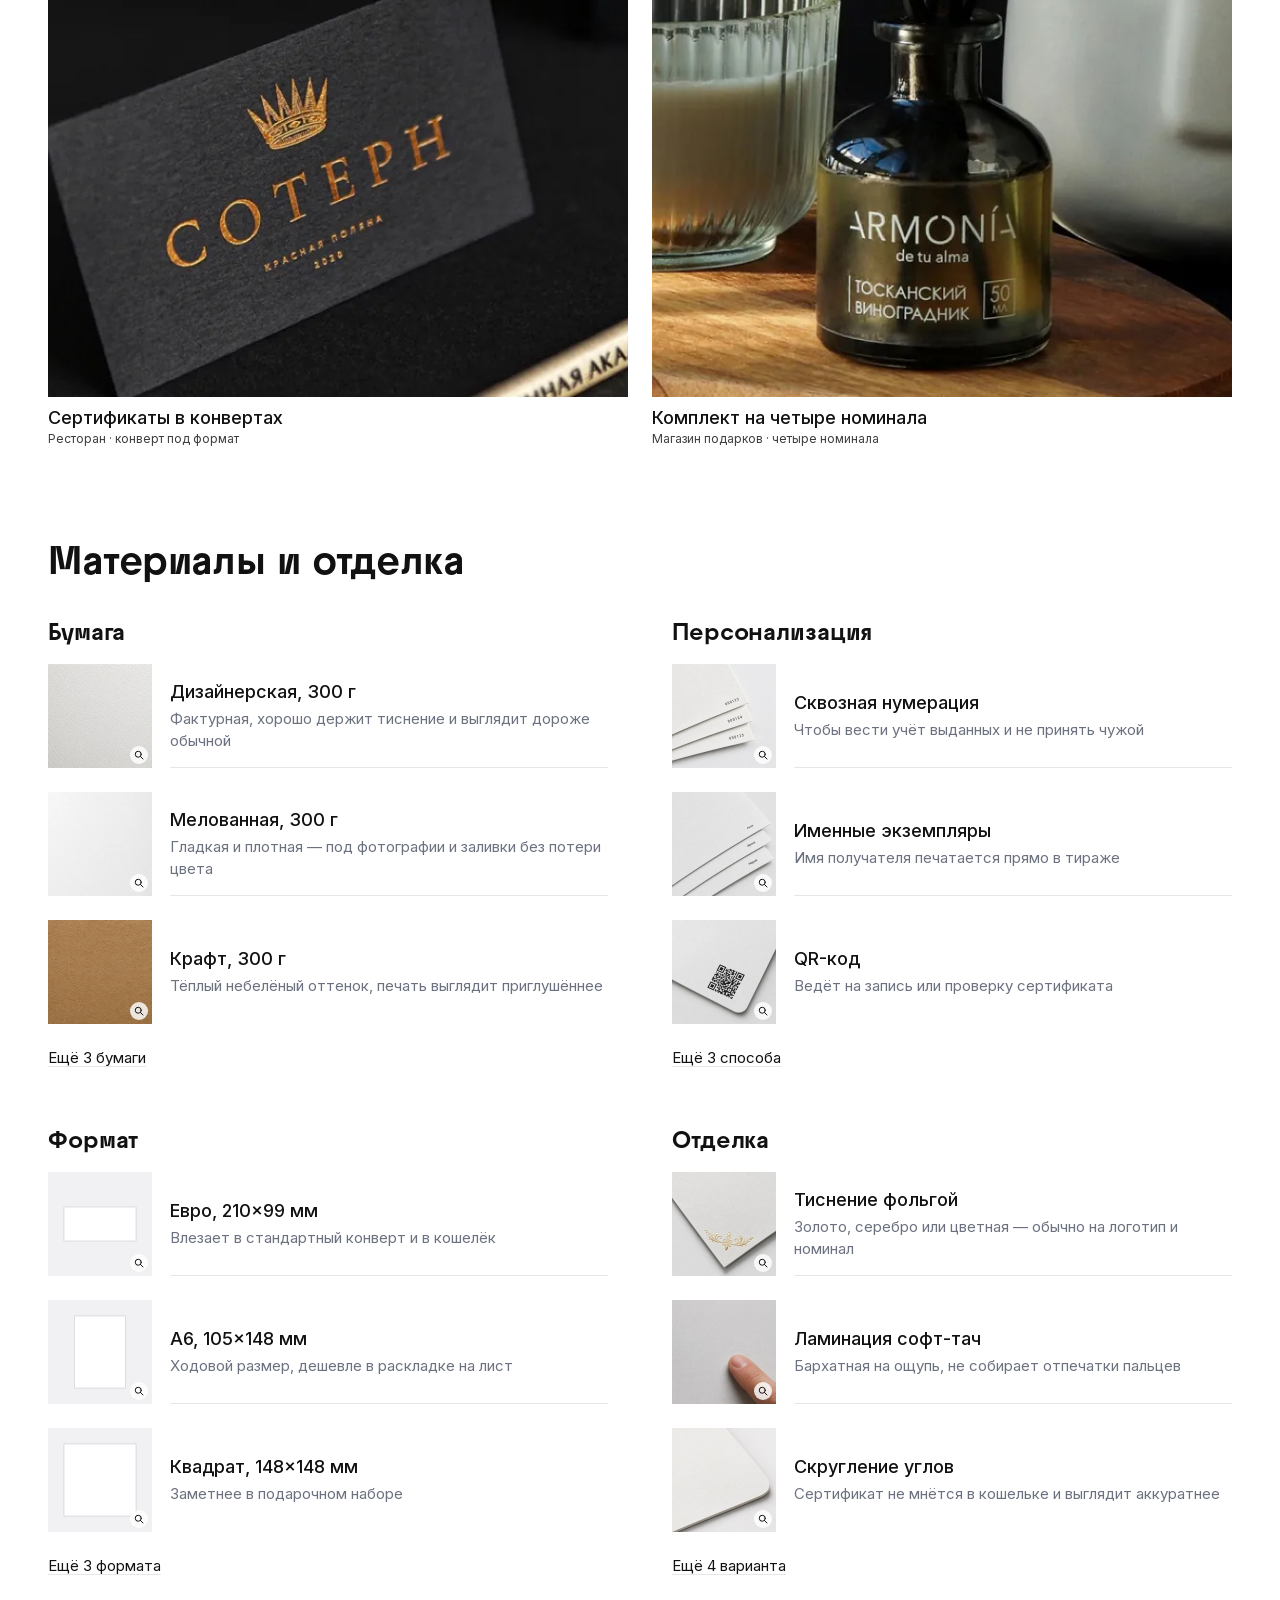
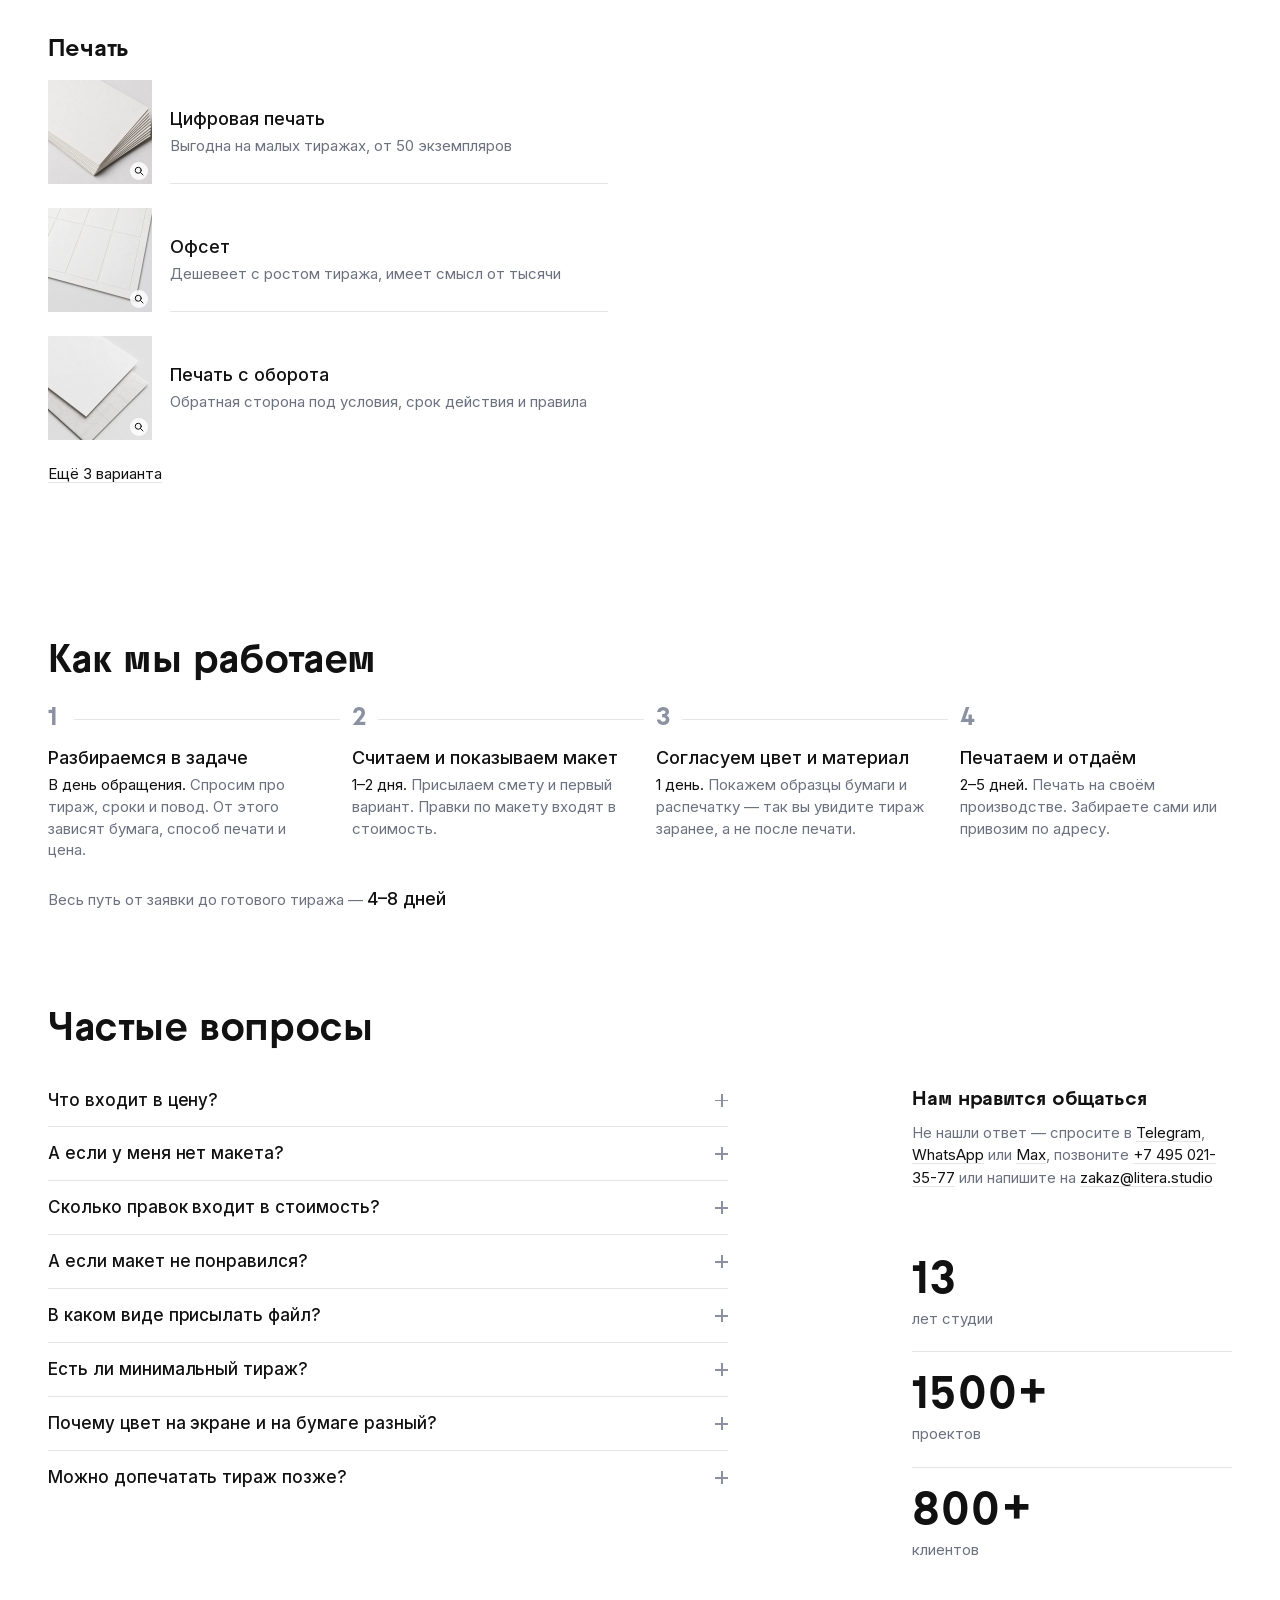
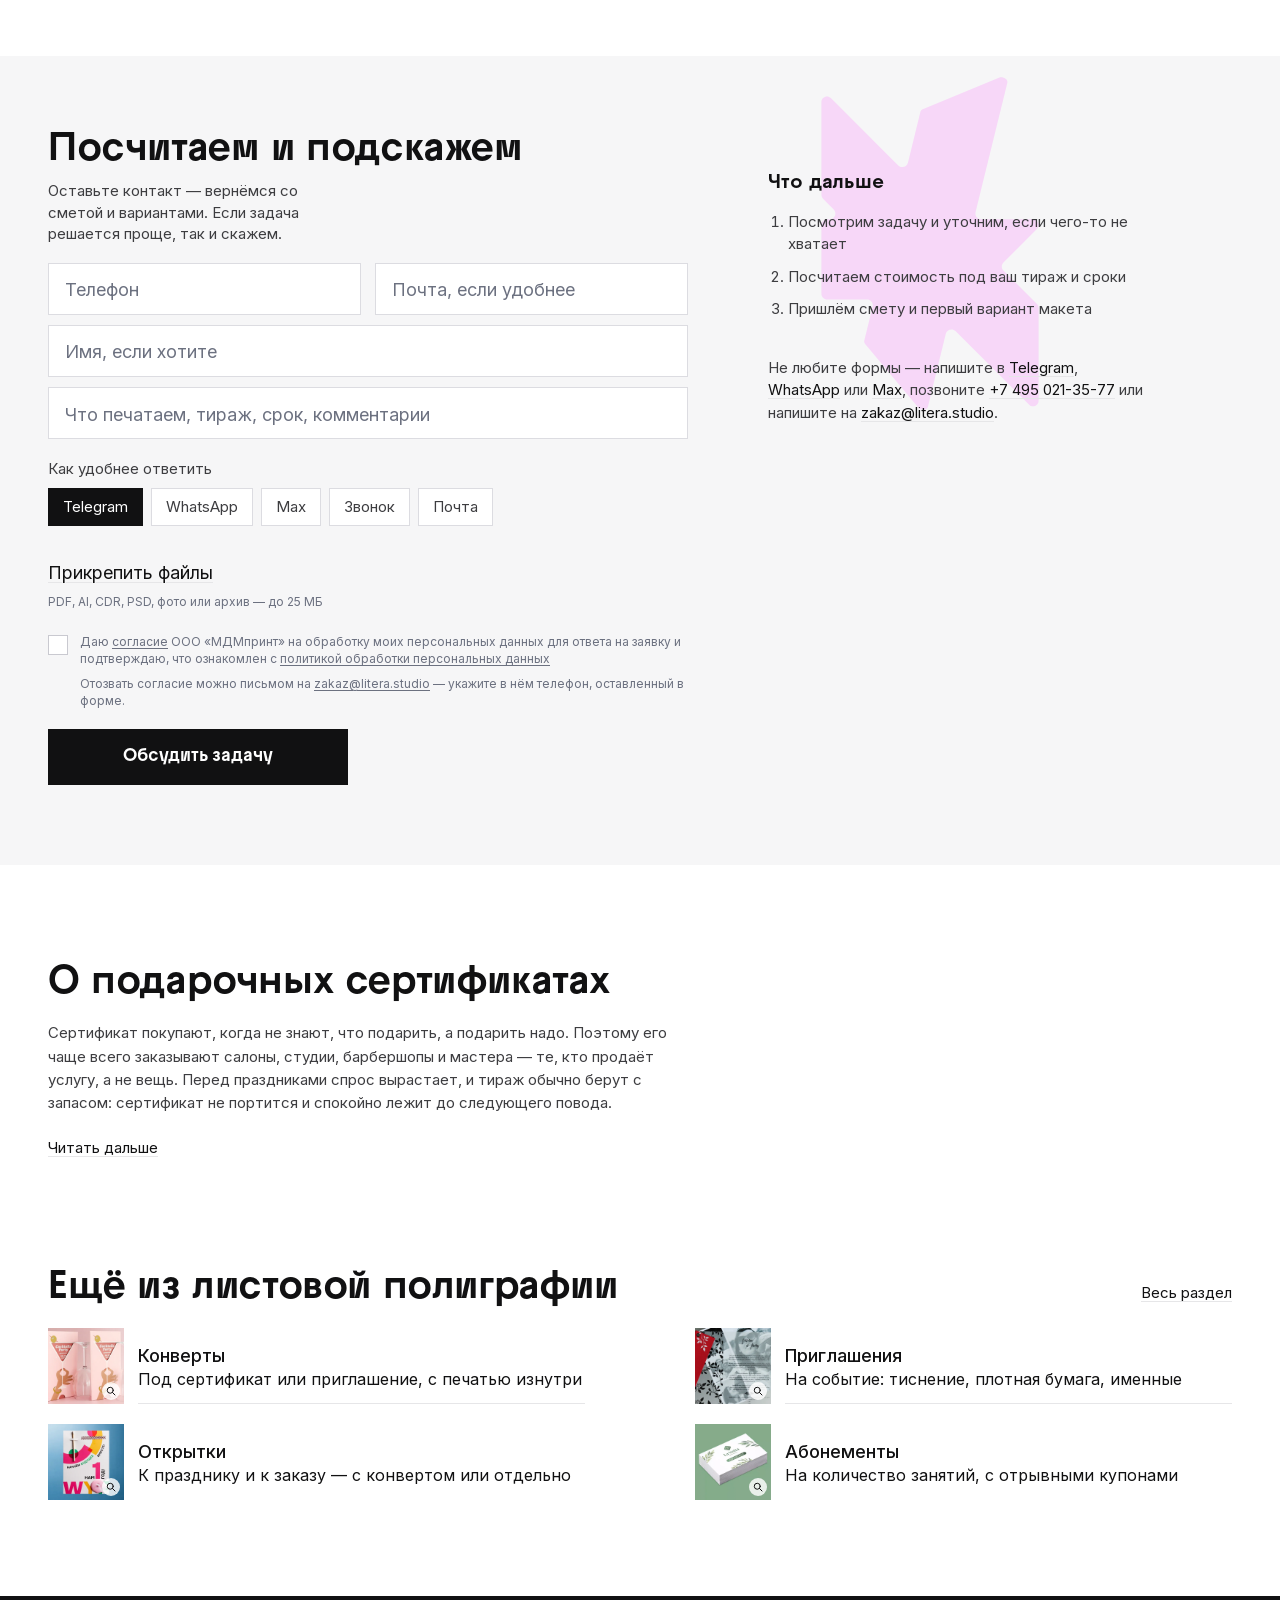
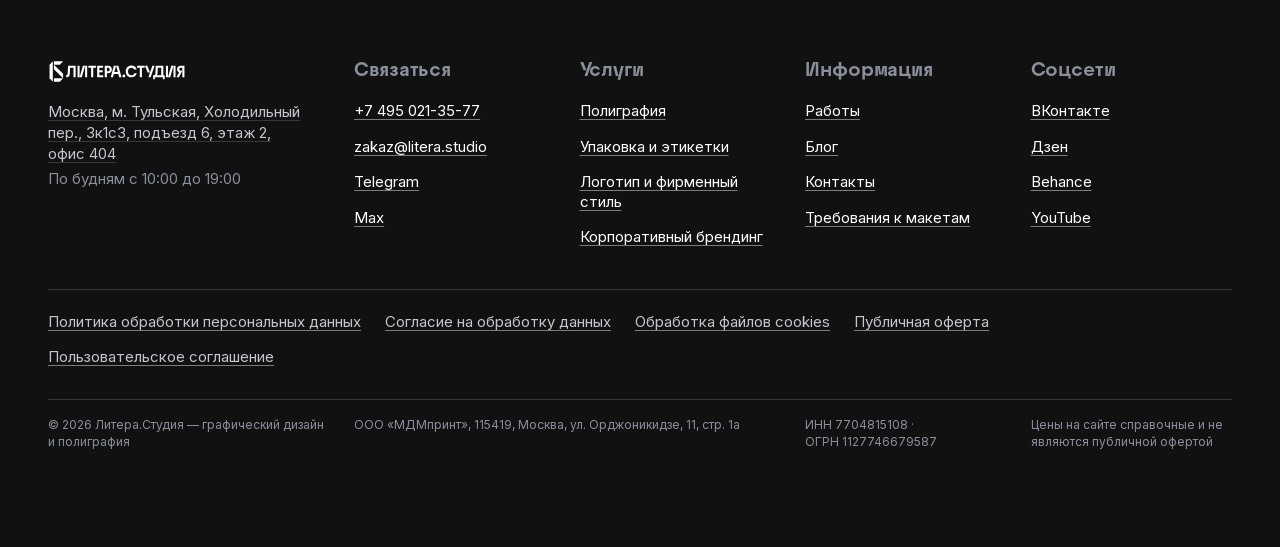
==== commit 4ea28085: "Потолок работ: четыре вместо шести Шесть — наследство трёхколоночной сетки, где это было два ряда. В" ====
--- a/index.html
+++ b/index.html
@@ -45,7 +45,7 @@
 <link rel="stylesheet" href="assets/css/components/hero.css?v=435">
 <link rel="stylesheet" href="assets/css/components/intro.css?v=435">
 <link rel="stylesheet" href="assets/css/components/value.css?v=435">
-<link rel="stylesheet" href="assets/css/components/works.css?v=438">
+<link rel="stylesheet" href="assets/css/components/works.css?v=439">
 <link rel="stylesheet" href="assets/css/components/rows.css?v=435">
 <link rel="stylesheet" href="assets/css/components/catalog.css?v=435">
 <link rel="stylesheet" href="assets/css/components/specs.css?v=435">
--- a/assets/css/components/works.css
+++ b/assets/css/components/works.css
@@ -85,10 +85,12 @@
        и работа на ней уже не читается — а это единственное место, где видно,
        что студия умеет. При трёх выходит 397.
 
-       Потолок в шесть штук, два ровных ряда. Блок работ на карточке услуги —
-       доказательство, а не портфолио: лишние ряды отодвигают форму на экран вниз
-       и начинают конкурировать с самой услугой. Что не влезло — по ссылке
-       «В портфолио». Редактор грузит сколько хочет, лишнее не показывается. */
+       Потолок в четыре штуки, два ровных ряда. Было шесть — столько давали два
+       ряда при трёх колонках; в двух колонках те же шесть превращаются в три ряда
+       и отодвигают форму на экран вниз. Блок работ на карточке услуги —
+       доказательство, а не портфолио, и конкурировать с самой услугой ему незачем.
+       Что не влезло — по ссылке «В портфолио». Редактор грузит сколько хочет,
+       лишнее не показывается. */
     /* поля дают ширину контейнера сами — max-width сверху приводил к двойному
        отступу и карточкам в 218 пикселей вместо 292 */
     .ls-works-list{display:grid;grid-template-columns:repeat(2,1fr);
@@ -96,7 +98,7 @@
       padding-left:var(--side);padding-right:var(--side)}
     .ls-works-list::after{display:none}
     .ls-work{flex:none;scroll-snap-align:none}
-    .ls-work:nth-child(n+7){display:none}
+    .ls-work:nth-child(n+5){display:none}
     /* Две колонки вместо трёх, решение со встречи 08.09: работ у студии
        немного, и показать их надо крупно. Карточка вырастает с 397 до 612
        пикселей, кадр становится 4:3 — на нём читается и сама работа,
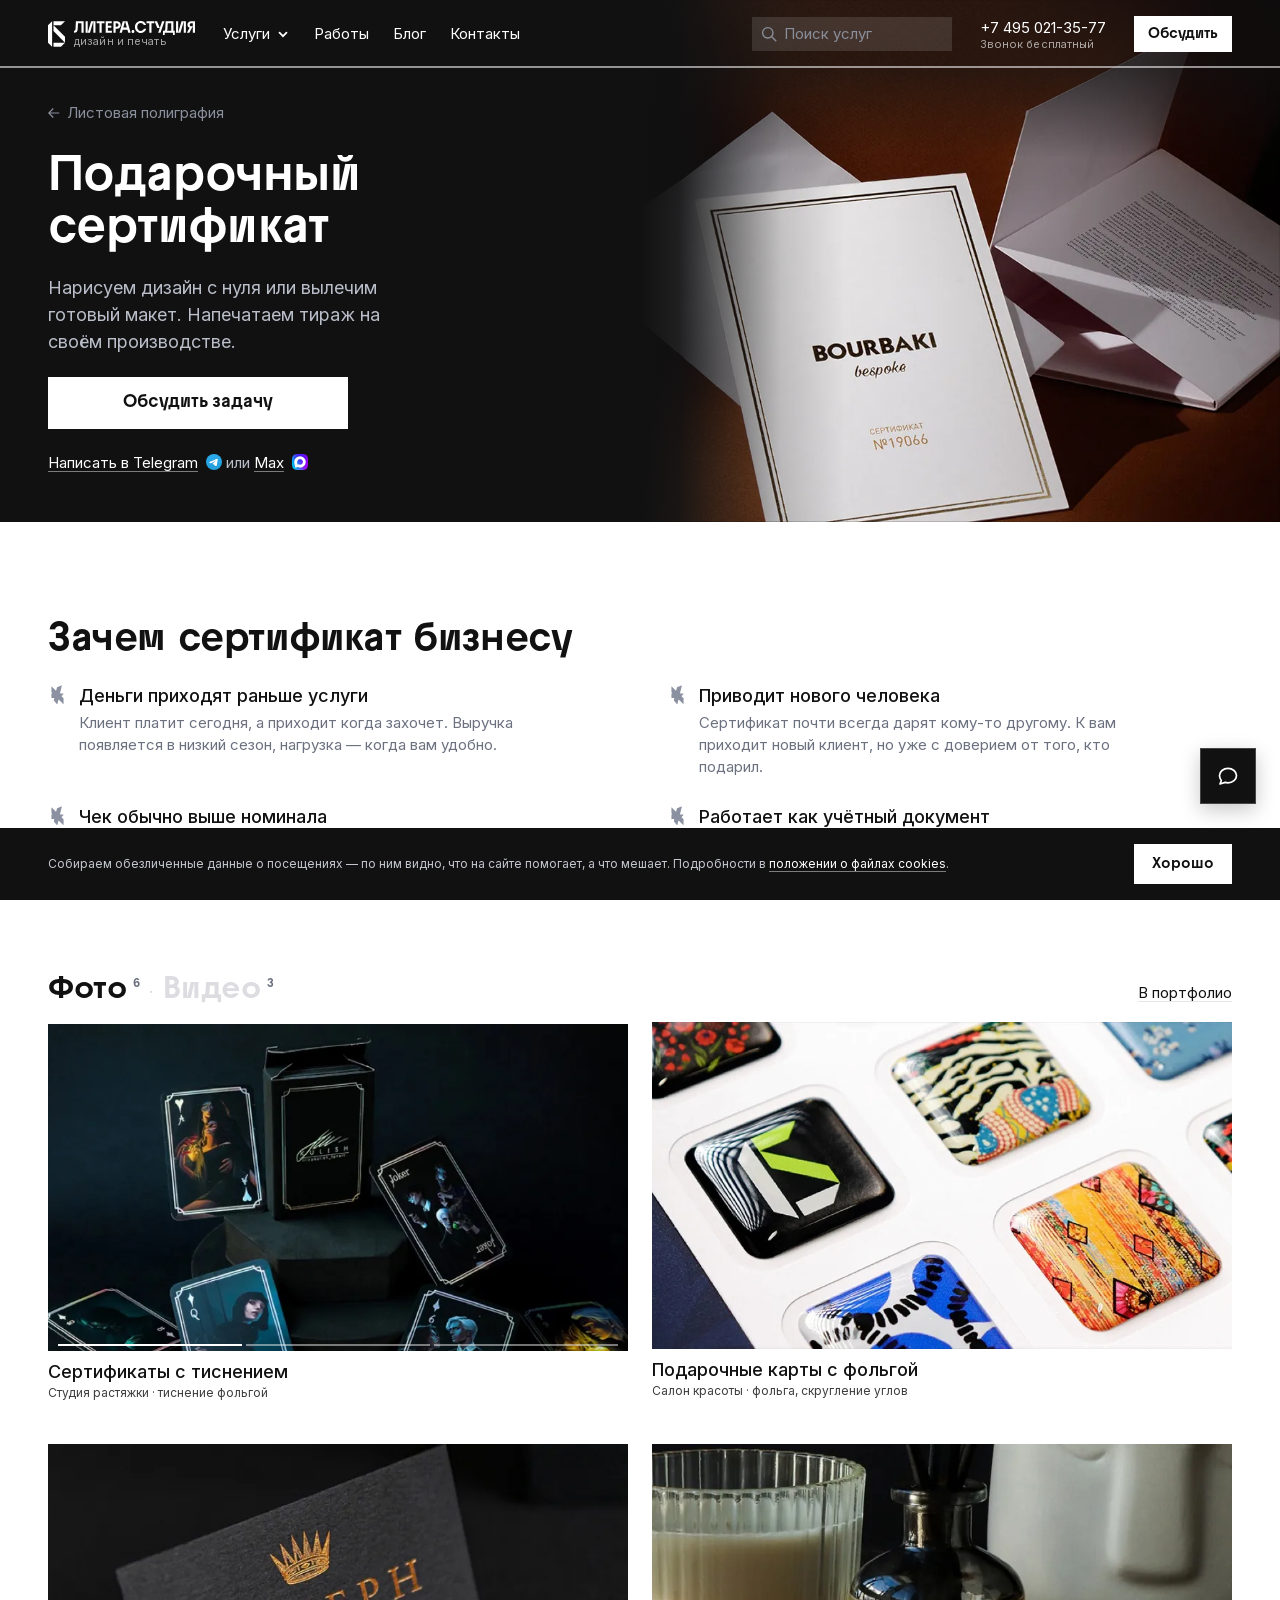
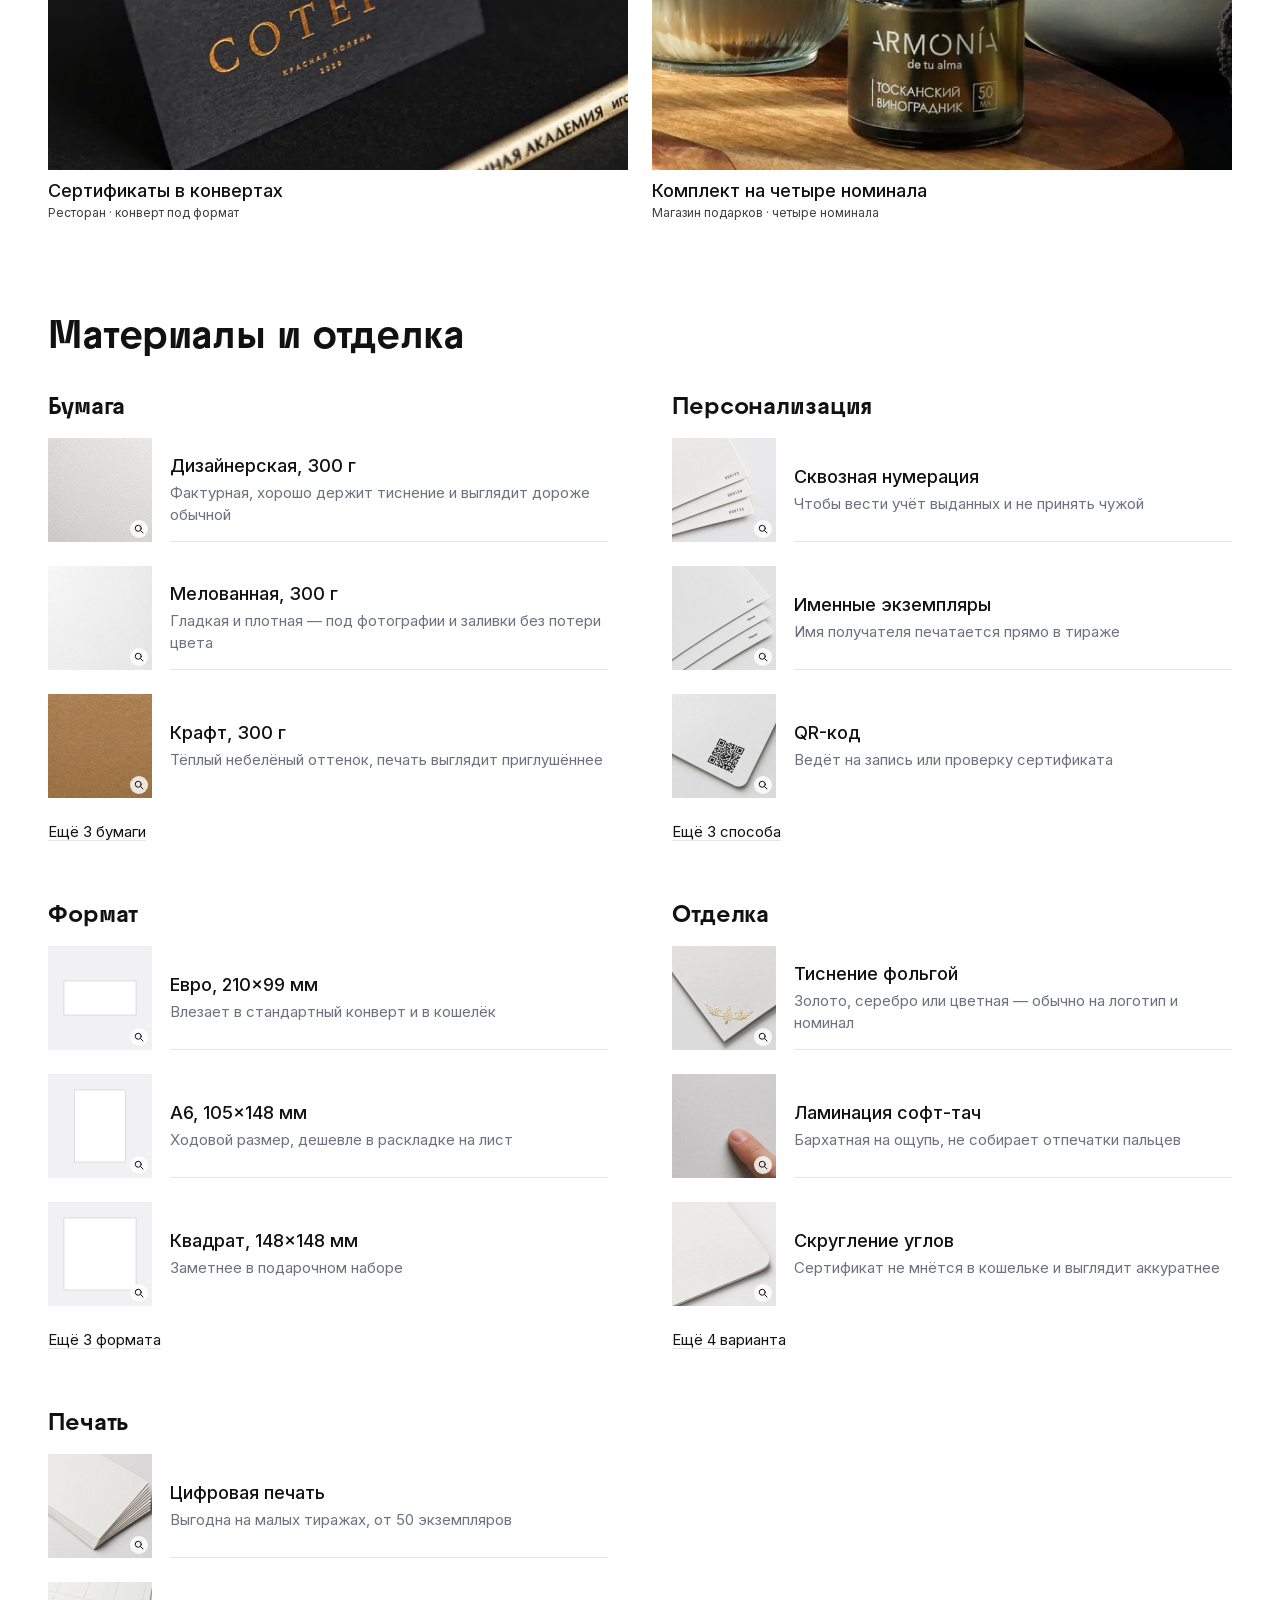
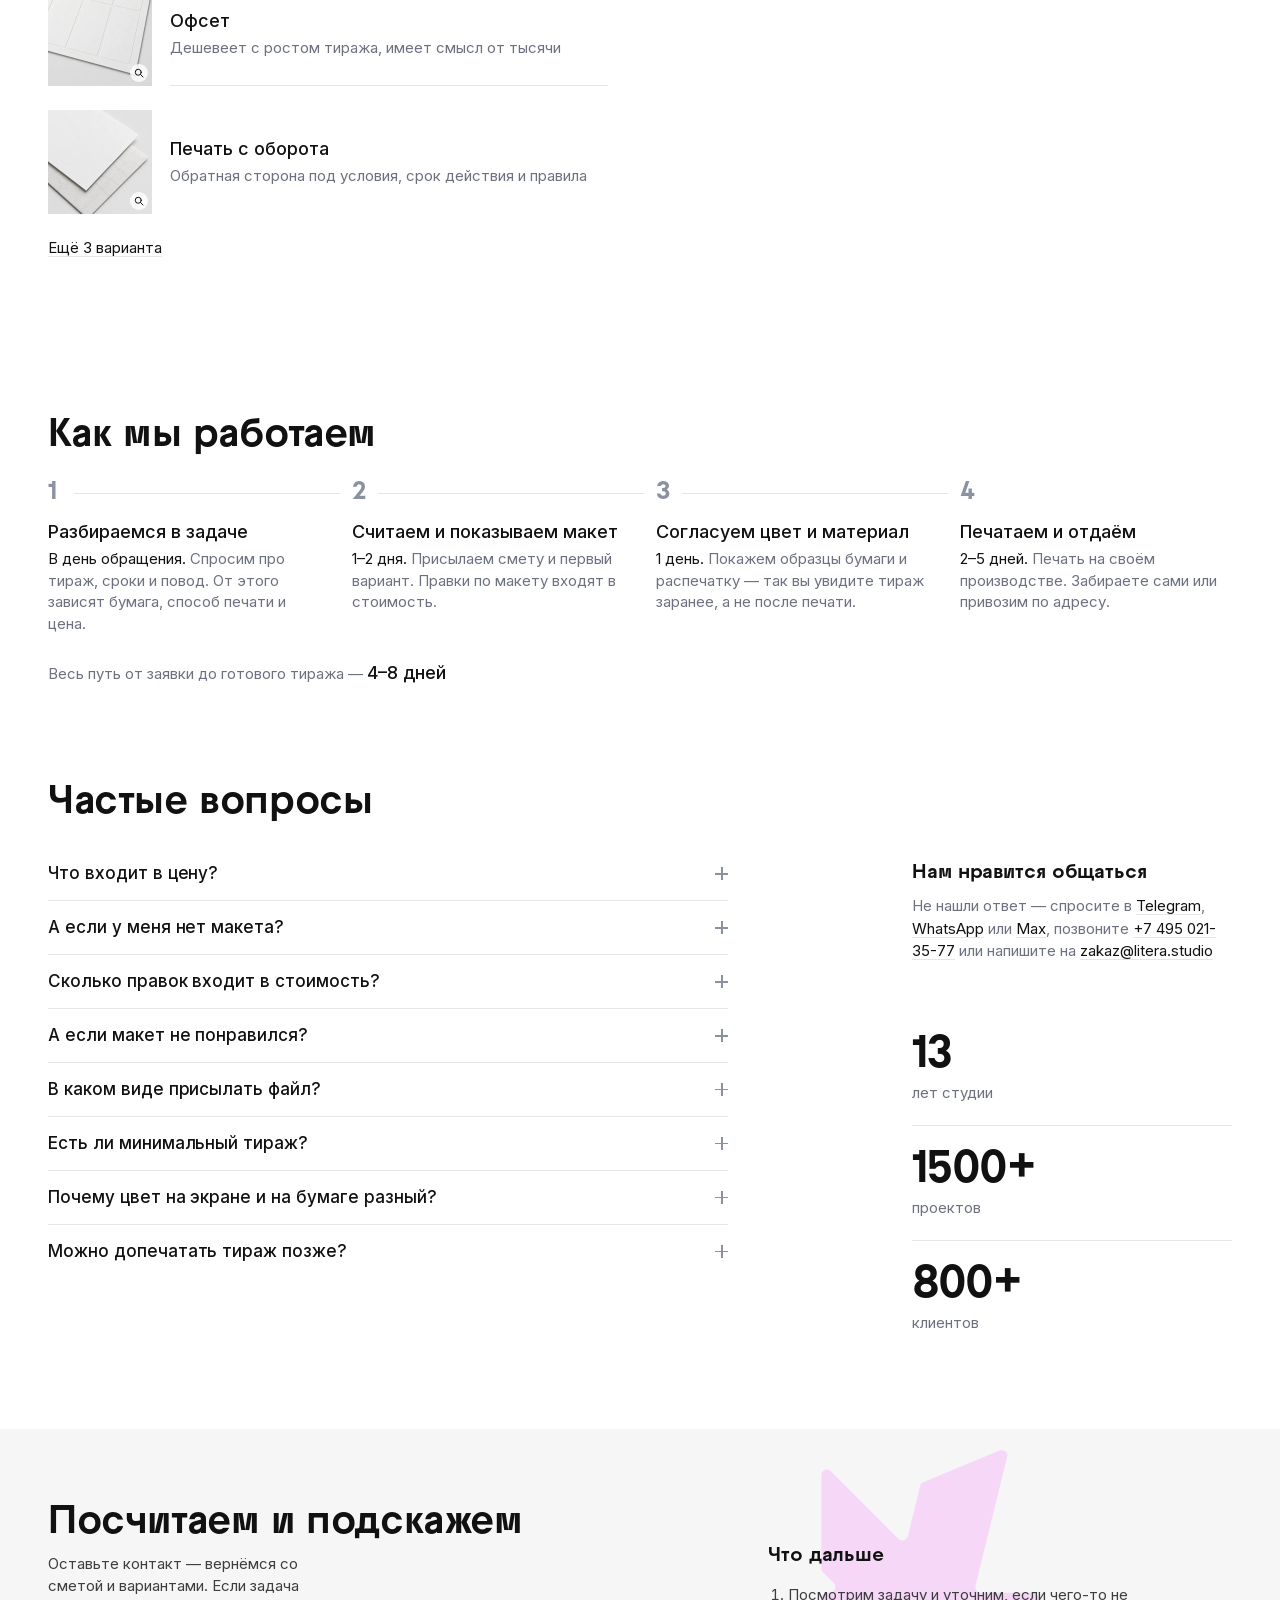
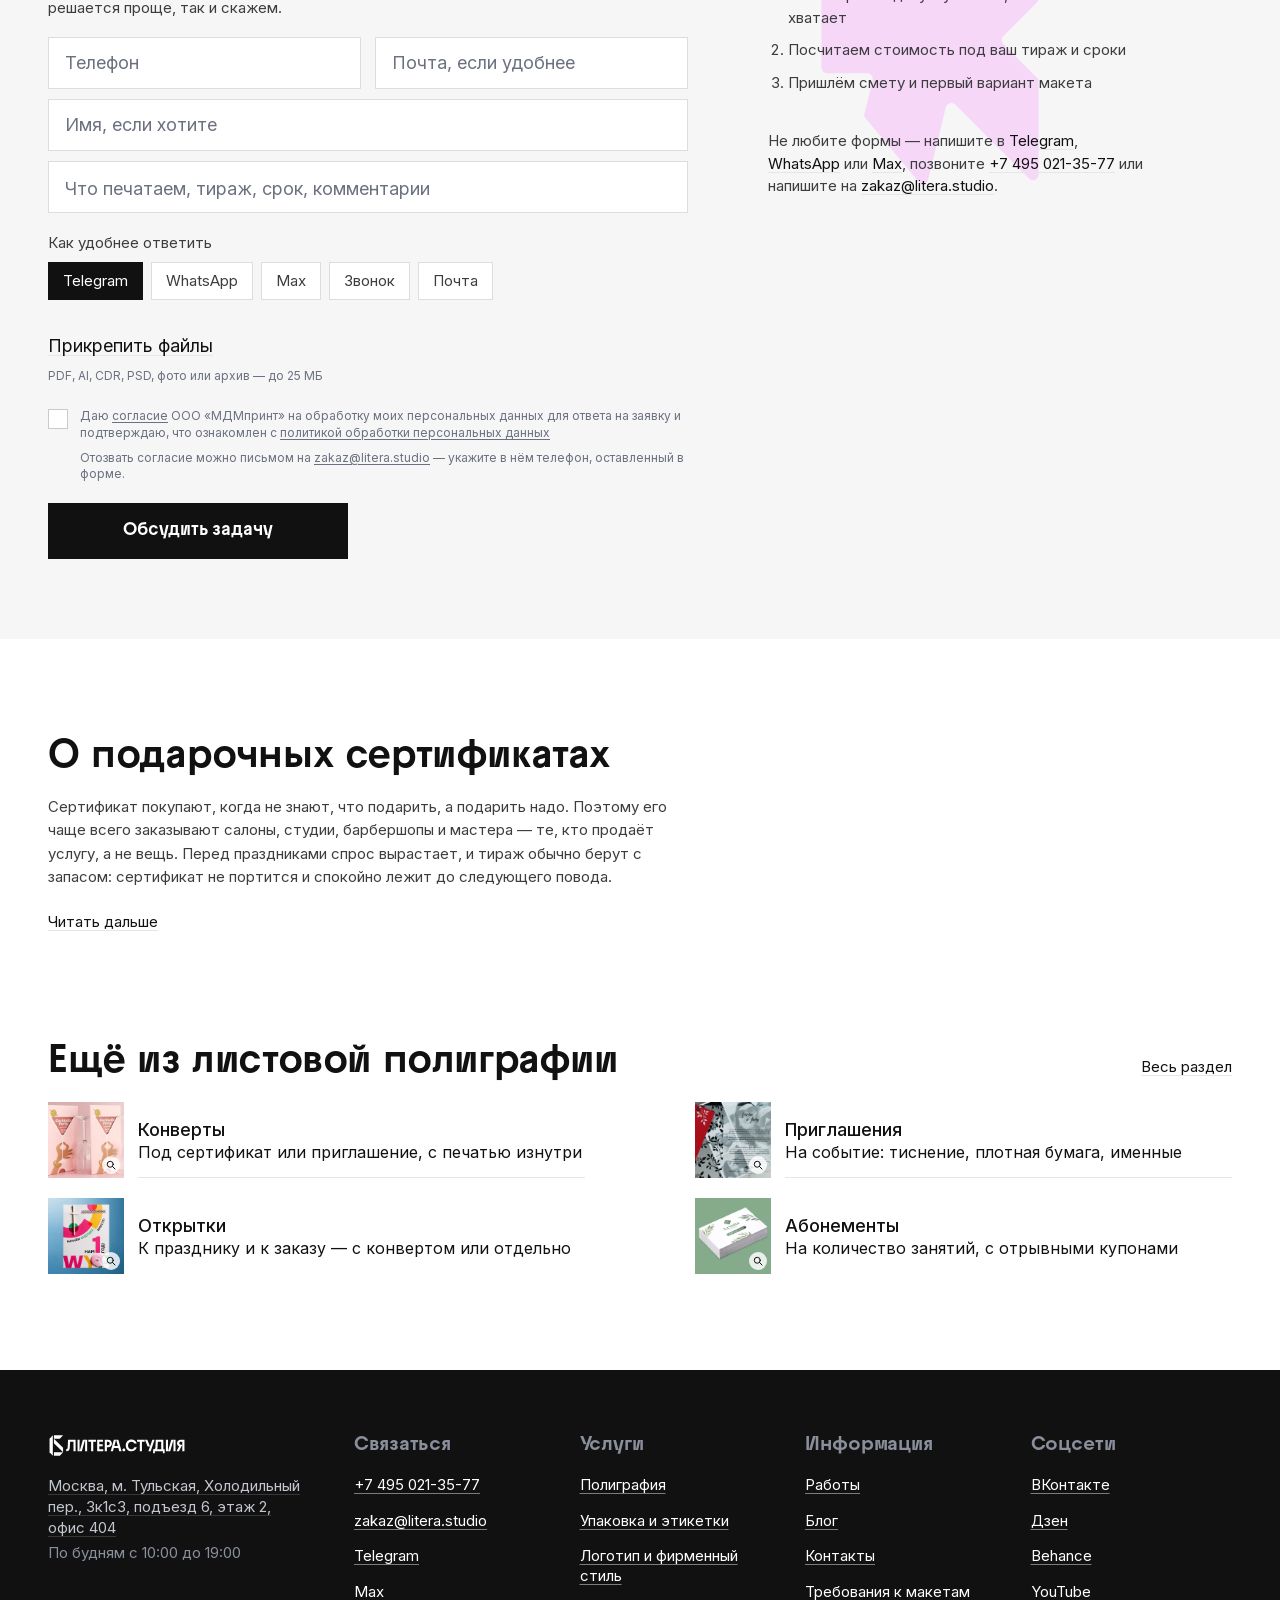
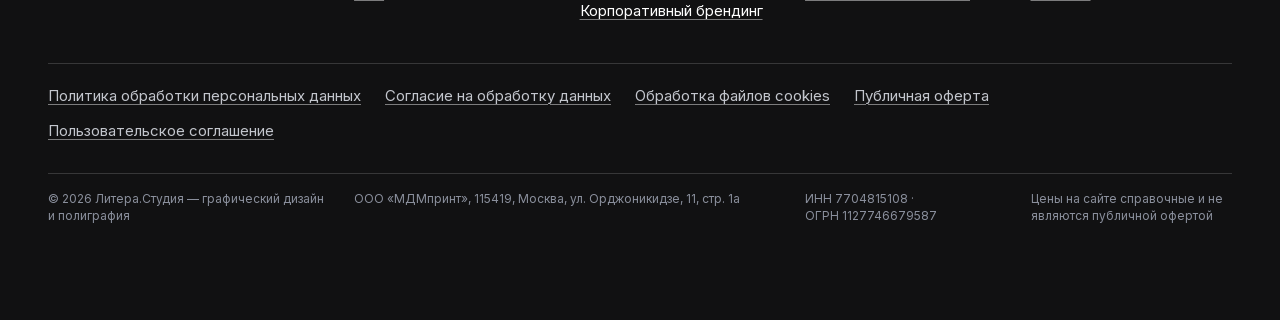
==== commit 8ee2c4f8: "Портфолио: вкладки «Фото / Видео», ролики из ВК, первый экран BOURBAKI Кадр работ 16:9 — снимки снят" ====
--- a/index.html
+++ b/index.html
@@ -45,14 +45,16 @@
 <link rel="stylesheet" href="assets/css/components/hero.css?v=435">
 <link rel="stylesheet" href="assets/css/components/intro.css?v=435">
 <link rel="stylesheet" href="assets/css/components/value.css?v=435">
-<link rel="stylesheet" href="assets/css/components/works.css?v=439">
+<link rel="stylesheet" href="assets/css/components/works.css?v=451">
+<link rel="stylesheet" href="assets/css/components/shorts.css?v=6">
 <link rel="stylesheet" href="assets/css/components/rows.css?v=435">
 <link rel="stylesheet" href="assets/css/components/catalog.css?v=435">
 <link rel="stylesheet" href="assets/css/components/specs.css?v=435">
 <link rel="stylesheet" href="assets/css/components/steps.css?v=435">
 <link rel="stylesheet" href="assets/css/components/faq.css?v=435">
 <link rel="stylesheet" href="assets/css/components/figures.css?v=435">
-<link rel="stylesheet" href="assets/css/components/form.css?v=435">
+<link rel="stylesheet" href="assets/css/components/form.css?v=436">
+<link rel="stylesheet" href="assets/css/components/modal.css?v=1">
 <link rel="stylesheet" href="assets/css/components/text.css?v=435">
 <link rel="stylesheet" href="assets/css/components/related.css?v=435">
 <!-- общие: идут на любой странице сайта -->
@@ -62,7 +64,7 @@
 
 <!-- Раскладка идёт последней: её медиазапросы должны перебивать компоненты,
      иначе обёртка-телефон для десктопа не срабатывает. -->
-<link rel="stylesheet" href="assets/css/layout.css?v=435">
+<link rel="stylesheet" href="assets/css/layout.css?v=436">
 <link rel="stylesheet" href="assets/css/motion.css?v=435">
 <title>Подарочный сертификат — Литера.Студия</title>
 <meta name="description" content="Дизайн подарочных сертификатов: нарисуем с нуля или подготовим готовый макет. Печатаем на своём производстве.">
@@ -244,8 +246,8 @@
   <div class="ls-lead">
     <figure class="ls-hero">
       <picture>
-          <source srcset="assets/img/p1.webp" type="image/webp">
-          <img fetchpriority="high" src="assets/img/p1.jpg" width="900" height="457" alt="Подарочный сертификат на розовой дизайнерской бумаге с золотым QR-кодом">
+          <source srcset="assets/img/hero-bourbaki.webp" type="image/webp">
+          <img fetchpriority="high" src="assets/img/hero-bourbaki.jpg" width="1200" height="800" alt="Подарочный сертификат BOURBAKI с золотым тиснением, рядом конверт и разворот">
         </picture>
     </figure>
 
@@ -306,14 +308,27 @@
     </section>
 
     <section class="ls-works">
+      <!-- Надзаголовок объясняет, что это за блок, а режимы набраны как
+           заголовок: они и есть то, что человек выбирает. Счётчик рядом
+           с «Видео» нужен затем, что за невыбранной вкладкой контента
+           не видно — по цифре сразу понятно, есть там что-то или нет. -->
       <div class="ls-works-head">
-        <h2>Работы</h2>
+        <div>
+          <!-- Заголовок остаётся в разметке, но не на экране: режимы читаются
+               как название блока, а скринридеру и поиску нужно слово. -->
+          <h2 class="ls-sr-only">Работы</h2>
+          <div class="ls-works-tabs" role="tablist" aria-label="Что показывать">
+            <button type="button" role="tab" aria-selected="true" aria-controls="works-photo" id="tab-photo">Фото<em>6</em></button>
+            <i aria-hidden="true">·</i>
+            <button type="button" role="tab" aria-selected="false" aria-controls="works-video" id="tab-video">Видео<em>3</em></button>
+          </div>
+        </div>
         <a href="/projects">В портфолио</a>
       </div>
       <!-- Плитки ведут в общее портфолио: отдельных страниц работ пока нет.
          Когда появятся, CMS подставит их адреса вместо /projects. -->
-    <ul class="ls-works-list">
-                <li class="ls-work ls-has-shots"><a href="/projects">
+    <ul class="ls-works-list" id="works-photo" role="tabpanel" aria-labelledby="tab-photo">
+                <li class="ls-work ls-has-shots"><a href="/projects" data-cursor="Посмотреть работу">
           <i class="ls-zone" aria-hidden="true"></i>
           <i class="ls-zone" aria-hidden="true"></i>
           <i class="ls-zone" aria-hidden="true"></i>
@@ -335,7 +350,7 @@
           <b>Сертификаты с тиснением</b>
           <span class="ls-work-tags">Студия растяжки · тиснение фольгой</span>
         </a></li>
-        <li class="ls-work"><a href="/projects">
+        <li class="ls-work"><a href="/projects" data-cursor="Посмотреть работу">
           <picture>
           <source srcset="assets/img/p3.webp" type="image/webp">
           <img loading="lazy" decoding="async" src="assets/img/p3.jpg" width="900" height="497" alt="Подарочные сертификаты с золотой фольгой">
@@ -343,7 +358,7 @@
           <b>Подарочные карты с фольгой</b>
           <span class="ls-work-tags">Салон красоты · фольга, скругление углов</span>
         </a></li>
-        <li class="ls-work"><a href="/projects">
+        <li class="ls-work"><a href="/projects" data-cursor="Посмотреть работу">
           <picture>
           <source srcset="assets/img/p4.webp" type="image/webp">
           <img loading="lazy" decoding="async" src="assets/img/p4.jpg" width="900" height="457" alt="Сертификаты в конверте с логотипом">
@@ -351,7 +366,7 @@
           <b>Сертификаты в конвертах</b>
           <span class="ls-work-tags">Ресторан · конверт под формат</span>
         </a></li>
-        <li class="ls-work"><a href="/projects">
+        <li class="ls-work"><a href="/projects" data-cursor="Посмотреть работу">
           <picture>
           <source srcset="assets/img/p5.webp" type="image/webp">
           <img loading="lazy" decoding="async" src="assets/img/p5.jpg" width="900" height="457" alt="Комплект сертификатов разных номиналов">
@@ -359,7 +374,7 @@
           <b>Комплект на четыре номинала</b>
           <span class="ls-work-tags">Магазин подарков · четыре номинала</span>
         </a></li>
-                <li class="ls-work"><a href="/projects">
+                <li class="ls-work"><a href="/projects" data-cursor="Посмотреть работу">
           <picture>
           <source srcset="assets/img/p1.webp" type="image/webp">
           <img loading="lazy" decoding="async" src="assets/img/p1.jpg" width="900" height="457" alt="Сертификат на розовой бумаге с QR-кодом">
@@ -367,7 +382,7 @@
           <b>Сертификаты с QR-кодом</b>
           <span class="ls-work-tags">Фитнес-студия · QR и сквозной номер</span>
         </a></li>
-        <li class="ls-work"><a href="/projects">
+        <li class="ls-work"><a href="/projects" data-cursor="Посмотреть работу">
           <picture>
           <source srcset="assets/img/p3.webp" type="image/webp">
           <img loading="lazy" decoding="async" src="assets/img/p3.jpg" width="900" height="497" alt="Подарочные сертификаты с фольгой">
@@ -376,7 +391,24 @@
           <span class="ls-work-tags">Барбершоп · именная печать</span>
         </a></li>
       </ul>
+          <ul class="ls-shorts-list" id="works-video" role="tabpanel" aria-labelledby="tab-video" hidden>
+        <li class="ls-short"><a href="https://vk.com/video191195025_456239176" data-video="191195025_456239176" data-cursor="Смотреть ролик" target="_blank" rel="noopener">
+          <img loading="lazy" decoding="async" src="assets/img/shorts/v1.jpg" width="405" height="720" alt="Печать подарочных сертификатов">
+          <i class="ls-short-play" aria-hidden="true"><svg width="15" height="18" viewBox="0 0 15 18" fill="currentColor" aria-hidden="true"><path d="M15 9 0 18V0Z"/></svg></i>
+        </a></li>
+        <li class="ls-short"><a href="https://vk.com/video191195025_456239214" data-video="191195025_456239214" data-cursor="Смотреть ролик" target="_blank" rel="noopener">
+          <img loading="lazy" decoding="async" src="assets/img/shorts/v2.jpg" width="405" height="720" alt="Сертификаты с тиснением, крупный план">
+          <i class="ls-short-play" aria-hidden="true"><svg width="15" height="18" viewBox="0 0 15 18" fill="currentColor" aria-hidden="true"><path d="M15 9 0 18V0Z"/></svg></i>
+        </a></li>
+        <li class="ls-short"><a href="https://vk.com/video191195025_456239129" data-video="191195025_456239129" data-cursor="Смотреть ролик" target="_blank" rel="noopener">
+          <img loading="lazy" decoding="async" src="assets/img/shorts/v3.jpg" width="405" height="720" alt="Готовый тираж сертификатов">
+          <i class="ls-short-play" aria-hidden="true"><svg width="15" height="18" viewBox="0 0 15 18" fill="currentColor" aria-hidden="true"><path d="M15 9 0 18V0Z"/></svg></i>
+        </a></li>
+      </ul>
     </section>
+
+
+
 
     <!-- Группы обёрнуты, чтобы не разрывались между колонками на десктопе:
        заголовок, строки и раскрытие «Ещё…» должны остаться вместе. -->
@@ -1096,11 +1128,21 @@
 <script src="assets/js/contact-validation.js?v=435" defer></script>
 <script src="assets/js/form-task.js?v=435" defer></script>
 <script src="assets/js/file-attach.js?v=435" defer></script>
+<script src="assets/js/modal.js?v=1" defer></script>
+<script src="assets/js/works-tabs.js?v=3" defer></script>
+<script src="assets/js/cursor-label.js?v=1" defer></script>
 <script src="assets/js/form-submit.js?v=435" defer></script>
 <script src="assets/js/faq-accordion.js?v=435" defer></script>
 <script src="assets/js/copy-contact.js?v=435" defer></script>
 <script src="assets/js/thumb-zoom.js?v=435" defer></script>
-<script src="assets/js/specs-modal.js?v=435" defer></script>
 <script src="assets/js/chat.js?v=435" defer></script>
+
+  <!-- Ролик поверх страницы. Плеер «ВКонтакте» подставляется скриптом
+       по клику и снимается при закрытии — иначе звук идёт с невидимой
+       страницы. Без скрипта плитка просто ведёт на ролик во «ВКонтакте». -->
+  <dialog class="ls-modal ls-modal-video">
+    <iframe title="Ролик Литеры" allow="autoplay; encrypted-media; fullscreen" allowfullscreen></iframe>
+    <button type="button" class="ls-modal-close" aria-label="Закрыть"><svg width="22" height="22" viewBox="0 0 24 24" fill="none" stroke="currentColor" stroke-width="1.8" stroke-linecap="round" aria-hidden="true"><path d="M6 6l12 12M18 6L6 18"/></svg></button>
+  </dialog>
 </body>
 </html>
--- a/assets/css/components/works.css
+++ b/assets/css/components/works.css
@@ -1,7 +1,31 @@
 /* Лента работ: горизонтальный скролл, карточки-ссылки. */
 
 .ls-works{margin-top:var(--gap-block)}
-.ls-works-head{display:flex;align-items:baseline;justify-content:space-between;gap:12px;padding:0 20px}
+/* Ссылка равняется по нижней строке слева — по режимам, а не по надзаголовку:
+   обычный `baseline` во флексе берёт первую строку, и она вставала вровень
+   с мелким словом «Работы». `last baseline` кладёт её на базовую линию
+   «Фото · Видео»; где он не поддержан, работает запасное выравнивание по низу. */
+.ls-works-head{display:flex;align-items:flex-end;align-items:last baseline;
+  justify-content:space-between;gap:12px;padding:0 20px}
+
+
+/* Режимы набраны заголовком: тот же шрифт, кегль и насыщенность, что у h2.
+   Невыбранный светлее — это единственное, что их различает, поэтому взят
+   не --muted, а более светлый --line-strong: разница должна читаться сразу. */
+.ls-works-tabs{display:flex;align-items:baseline;gap:10px}
+.ls-works-tabs button{appearance:none;-webkit-appearance:none;
+  padding:0;border:0;background:none;cursor:pointer;
+  font-family:'Raptor V2 Premium',sans-serif;font-weight:700;
+  font-size:var(--t-lead);line-height:1.1;letter-spacing:-.01em;
+  color:var(--line-strong);transition:color .15s var(--ease)}
+.ls-works-tabs button[aria-selected="true"]{color:var(--ink)}
+.ls-works-tabs button:hover{color:var(--ink-2)}
+.ls-works-tabs button:focus-visible{outline:2px solid var(--ink);outline-offset:3px}
+.ls-works-tabs i{font-style:normal;font-weight:400;color:var(--line-strong)}
+/* Счётчик — мелкой цифрой сверху, системным шрифтом: в Raptor цифры крупные
+   и спорят со словом. */
+.ls-works-tabs em{font-style:normal;font-family:inherit;font-weight:400;
+  font-size:var(--t-cap);color:var(--muted);margin-left:6px;vertical-align:super}
 /* Тап-цель: ссылка занимала 87×17, пальцем не попасть. Поля растят область
    касания до 45, отрицательный отступ возвращает строку на место — соседи
    не съезжают. Выключка по базовой линии в шапке блока при этом сохраняется. */
@@ -21,7 +45,7 @@
    уезжают на текст, стоит поменять состав подписи. */
 .ls-work{flex:0 0 min(80%,420px);scroll-snap-align:start;--cap:46px}
 .ls-work img{width:100%;aspect-ratio:3/2;object-fit:cover;display:block;background:var(--ink-hover);
-  transition:opacity .18s var(--ease)}
+  transition:scale .5s var(--ease)}
 .ls-work b{display:block;margin-top:9px;font-size:var(--t-ui);font-weight:500;line-height:1.3}
 .ls-work span{display:block;margin-top:2px;font-size:var(--t-cap);color:var(--ink-2)}
 /* Вторая строка карточки: отрасль и технология. Отрасль отвечает на «делали
@@ -30,7 +54,12 @@
 .ls-work .ls-work-tags{color:var(--ink-2)}
 .ls-work a{display:block;color:inherit;text-decoration:none}
 .ls-work a:focus-visible{outline:2px solid var(--ink);outline-offset:3px}
-.ls-work a:hover img{opacity:.92}
+/* Кадр наезжает при наведении. Раньше карточка гасла прозрачностью —
+   на тёмных снимках это было почти не видно, а на светлых читалось как
+   «картинка не загрузилась». `overflow:hidden` держит увеличенный кадр
+   в границах карточки. */
+.ls-work a{overflow:hidden}
+.ls-work a:hover img{scale:1.03}
 
 /* ── Несколько кадров одной работы ───────────────────────────────────
    Карточка поделена на невидимые зоны по числу снимков. Наведение
@@ -101,11 +130,86 @@
     .ls-work:nth-child(n+5){display:none}
     /* Две колонки вместо трёх, решение со встречи 08.09: работ у студии
        немного, и показать их надо крупно. Карточка вырастает с 397 до 612
-       пикселей, кадр становится 4:3 — на нём читается и сама работа,
-       и отделка, ради которой в неё смотрят. */
+       пикселей.
+
+       Кадр 16:9. Снимки портфолио сняты 900×457, почти 2:1, — тут обрезается
+       восьмая часть ширины. Пробовали 4:3 (съедал треть) и родные 2:1
+       (кроп нулевой, но карточка становится баннерной полосой). */
     .ls-work img,
-    .ls-work .ls-shots{aspect-ratio:4/3}
+    .ls-work .ls-shots{aspect-ratio:16/9}
     /* Работы: карточки крупнее, лента остаётся лентой — так видно,
        что справа есть продолжение */
     .ls-work b{font-size:var(--t-base)}
 }
+
+/* ── Подпись у курсора ─────────────────────────────────────────────
+   Что случится по клику. Карточка — большая картинка без видимой кнопки,
+   и подпись отвечает на вопрос там, где он возникает, не занимая места
+   в вёрстке. Плашка одна на страницу, текст берётся из `data-cursor`.
+
+   Смещение вправо-вниз: под курсором подпись пряталась бы за самим
+   курсором. `pointer-events:none` — иначе плашка перехватывала бы наведение
+   у карточки и мигала. */
+.ls-cursor{position:fixed;left:0;top:0;z-index:60;pointer-events:none;
+  margin:14px 0 0 16px;padding:7px 12px;
+  background:var(--ink);color:var(--paper);
+  font-size:var(--t-cap);line-height:1.2;white-space:nowrap;
+  opacity:0;transition:opacity .14s var(--ease)}
+.ls-cursor.is-on{opacity:1}
+@media (prefers-reduced-motion: reduce){
+  .ls-cursor{transition:none}
+}
+
+/* ── Подпись у курсора ─────────────────────────────────────────────
+   Что случится по клику. Карточка — большая картинка без видимой кнопки,
+   и подпись отвечает на вопрос там, где он возникает, не занимая места
+   в вёрстке. Плашка одна на страницу, текст берётся из `data-cursor`.
+
+   Смещение вправо-вниз: под курсором подпись пряталась бы за самим
+   курсором. `pointer-events:none` — иначе плашка перехватывала бы наведение
+   у карточки и мигала. */
+.ls-cursor{position:fixed;left:0;top:0;z-index:60;pointer-events:none;
+  margin:14px 0 0 16px;padding:7px 12px;
+  background:var(--ink);color:var(--paper);
+  font-size:var(--t-cap);line-height:1.2;white-space:nowrap;
+  opacity:0;transition:opacity .14s var(--ease)}
+.ls-cursor.is-on{opacity:1}
+@media (prefers-reduced-motion: reduce){
+  .ls-cursor{transition:none}
+}
+
+/* ── Подпись у курсора ─────────────────────────────────────────────
+   Что случится по клику. Карточка — большая картинка без видимой кнопки,
+   и подпись отвечает на вопрос там, где он возникает, не занимая места
+   в вёрстке. Плашка одна на страницу, текст берётся из `data-cursor`.
+
+   Смещение вправо-вниз: под курсором подпись пряталась бы за самим
+   курсором. `pointer-events:none` — иначе плашка перехватывала бы наведение
+   у карточки и мигала. */
+.ls-cursor{position:fixed;left:0;top:0;z-index:60;pointer-events:none;
+  margin:14px 0 0 16px;padding:7px 12px;
+  background:var(--ink);color:var(--paper);
+  font-size:var(--t-cap);line-height:1.2;white-space:nowrap;
+  opacity:0;transition:opacity .14s var(--ease)}
+.ls-cursor.is-on{opacity:1}
+@media (prefers-reduced-motion: reduce){
+  .ls-cursor{transition:none}
+}
+
+/* ── Подпись у курсора ─────────────────────────────────────────────
+   Что случится по клику. Карточка — большая картинка без видимой кнопки,
+   и подпись отвечает на вопрос там, где он возникает, не занимая места
+   в вёрстке. Плашка одна на страницу, текст берётся из `data-cursor`.
+
+   Смещение вправо-вниз: под курсором подпись пряталась бы за самим
+   курсором. `pointer-events:none` — иначе плашка перехватывала бы наведение
+   у карточки и мигала. */
+.ls-cursor{position:fixed;left:0;top:0;z-index:60;pointer-events:none;
+  margin:14px 0 0 16px;padding:7px 12px;
+  background:var(--ink);color:var(--paper);
+  font-size:var(--t-cap);line-height:1.2;white-space:nowrap;
+  opacity:0;transition:opacity .14s var(--ease)}
+.ls-cursor.is-on{opacity:1}
+@media (prefers-reduced-motion: reduce){
+  .ls-cursor{transition:none}
+}
--- a/assets/css/components/shorts.css
+++ b/assets/css/components/shorts.css
@@ -0,0 +1,55 @@
+/* Видео из соцсетей. Ролики вертикальные 9:16 — снимались для ленты, и это
+   их родная пропорция. В карточку работы такое не вставить: она 2:1, и
+   вертикаль либо тонет в полях, либо гонит высоту вверх. Поэтому отдельный
+   блок под работами.
+
+   Превью — обычная картинка у нас, само видео живёт во «ВКонтакте» и
+   подгружается только по клику. Так устроено и на текущем сайте: четыре
+   ролика на странице — это 250 КБ превью, а не мегабайты видео. */
+
+.ls-shorts{margin-top:var(--gap-block)}
+.ls-shorts-head{padding:0 20px}
+
+/* На телефоне лента: вертикальные кадры высокие, столбиком они съели бы
+   несколько экранов. Прокрутка та же, что у блока работ. */
+.ls-shorts-list{display:flex;gap:12px;margin:14px 0 0;padding:0 0 0 20px;list-style:none;
+  overflow-x:auto;overscroll-behavior-x:contain;scroll-snap-type:x mandatory;scroll-padding-left:20px;
+  scrollbar-width:none;-webkit-overflow-scrolling:touch}
+.ls-shorts-list::-webkit-scrollbar{display:none}
+/* Скрытая вкладка: `display:flex` выше перебивает браузерное правило
+   для [hidden], и панель продолжала занимать место. */
+.ls-shorts-list[hidden]{display:none}
+.ls-shorts-list::after{content:"";flex:0 0 8px}
+.ls-short{flex:0 0 min(46%,190px);scroll-snap-align:start}
+
+.ls-short a{position:relative;display:block;color:inherit;text-decoration:none}
+.ls-short a:focus-visible{outline:2px solid var(--ink);outline-offset:3px}
+/* Кадр наезжает при наведении — так же, как на карточке работы.
+   `overflow:hidden` на ссылке, иначе увеличенный кадр вылезет за плитку. */
+.ls-short a{overflow:hidden}
+.ls-short img{width:100%;aspect-ratio:9/16;object-fit:cover;display:block;
+  background:var(--ink-hover);transition:scale .5s var(--ease)}
+.ls-short a:hover img{scale:1.03}
+
+/* Кнопка проигрывания — матовое стекло: кадры в роликах пёстрые, и сплошная
+   плашка на них читается как заплатка. Стекло размывает то, что под ним,
+   поэтому знак виден на любом кадре, а сама кнопка не спорит с картинкой.
+   Углы прямые — скруглений в макете нет нигде, кроме аватара в форме.
+
+   Где backdrop-filter не поддержан, остаётся полупрозрачная белая плашка:
+   знак тёмный, контраст сохраняется. */
+.ls-short-play{position:absolute;left:50%;top:50%;translate:-50% -50%;
+  width:48px;height:48px;display:grid;place-items:center;
+  background:rgba(255,255,255,.4);color:var(--ink);
+  -webkit-backdrop-filter:blur(10px) saturate(140%);backdrop-filter:blur(10px) saturate(140%);
+  transition:background-color .18s var(--ease)}
+.ls-short a:hover .ls-short-play{background:rgba(255,255,255,.62)}
+
+@media (min-width: 1024px){
+  /* Ряд без прокрутки: роликов немного, а горизонтальная лента мышью
+     неудобна — то же соображение, что и в блоке работ. */
+  .ls-shorts-list{display:flex;flex-wrap:wrap;gap:20px;overflow:visible;
+    padding-left:var(--side);padding-right:var(--side)}
+  .ls-shorts-list::after{display:none}
+  .ls-short{flex:0 0 230px;scroll-snap-align:none}
+}
--- a/assets/css/components/form.css
+++ b/assets/css/components/form.css
@@ -239,60 +239,3 @@
        Нужна ширина по содержимому. */
     .ls-lead-form form .ls-btn{width:fit-content;min-width:300px;padding:0 40px}
 }
-
-/* ── Схема крупно ──────────────────────────────────────────────────
-   Нативный <dialog>: затемнение, Esc и возврат фокуса он берёт на себя.
-   Появление плавное — через @starting-style, потому что `display` меняется
-   скачком и обычный transition по нему не идёт. Где @starting-style не
-   поддержан, диалог просто появляется сразу: поведение то же, без плавности. */
-.ls-specs-modal{width:min(1100px, 92vw);max-height:92dvh;padding:0;border:0;overflow:auto;
-  background:var(--paper);color:var(--ink);
-  box-shadow:0 24px 60px rgba(0,0,0,.34);
-  opacity:0;transform:scale(.98) translateY(6px);
-  transition:opacity .2s var(--ease), transform .2s var(--ease), overlay .2s allow-discrete, display .2s allow-discrete}
-.ls-specs-modal[open]{opacity:1;transform:none}
-@starting-style{
-  .ls-specs-modal[open]{opacity:0;transform:scale(.98) translateY(6px)}
-}
-.ls-specs-modal::backdrop{background:rgba(17,17,18,.62);
-  opacity:0;transition:opacity .2s var(--ease), overlay .2s allow-discrete, display .2s allow-discrete}
-.ls-specs-modal[open]::backdrop{opacity:1}
-@starting-style{
-  .ls-specs-modal[open]::backdrop{opacity:0}
-}
-/* На широком экране схема видна целиком: вписываем по высоте окна, ширина
-   подстраивается. Прокручивать там нечего — и не надо. */
-.ls-specs-modal{display:flex}
-.ls-specs-modal img{display:block;width:auto;height:auto;max-width:100%;max-height:88dvh;margin:auto}
-
-/* На узком экране схему нельзя вписывать в ширину: подписи на ней набраны
-   мелко, и в 390 пикселей не читается ничего. Показываем крупнее экрана
-   и даём прокрутить — так же, как разглядывают чертёж. */
-/* На телефоне схема вписана по ширине с полями, а разглядывают её пальцами:
-   прокрутка широкой картинки внутри диалога — это возня, увеличение щипком
-   привычнее и точнее. `touch-action` разрешает жест на самой картинке,
-   мета-вьюпорт масштабирование не запрещает. */
-@media (max-width: 1023px){
-  .ls-specs-modal{width:92vw;padding:14px}
-  .ls-specs-modal img{width:100%;max-width:100%;max-height:none;margin:0;
-    touch-action:pinch-zoom}
-}
-
-/* Кнопка закрытия. Тот же чёрный квадрат и тот же значок, что у кнопки
-   виджета связи: круглых кнопок в системе нет, радиус везде нулевой.
-   Стоит в углу самого диалога: прокрутки внутри нет ни на одной ширине,
-   поэтому кнопке незачем цепляться за окно — от `fixed` она уезжала
-   за правый край экрана на узких. */
-.ls-specs-close{position:absolute;right:8px;top:8px;
-  display:flex;align-items:center;justify-content:center;
-  width:44px;height:44px;padding:0;border-radius:0;cursor:pointer;
-  background:var(--ink);color:var(--paper);
-  border:1px solid var(--pop-edge);box-shadow:var(--pop-shadow);
-  transition:background-color .18s var(--ease)}
-.ls-specs-close:hover{background:var(--ink-hover)}
-.ls-specs-close:focus-visible{outline:2px solid var(--paper);outline-offset:2px}
-.ls-specs-close svg{display:block}
-
-@media (prefers-reduced-motion: reduce){
-  .ls-specs-modal,.ls-specs-modal::backdrop{transition:none}
-}
--- a/assets/css/components/modal.css
+++ b/assets/css/components/modal.css
@@ -0,0 +1,75 @@
+/* Диалог поверх страницы: схема требований крупно, ролик из соцсетей.
+   Переехало из form.css, когда таких мест стало два — раньше диалог был один
+   и жил внутри формы.
+
+   Нативный <dialog>: затемнение, Esc и возврат фокуса он берёт на себя.
+   Появление плавное — через @starting-style, потому что `display` меняется
+   скачком и обычный transition по нему не идёт. Где @starting-style
+   не поддержан, диалог появляется сразу: поведение то же, без плавности. */
+
+.ls-modal{width:min(1100px, 92vw);max-height:92dvh;padding:0;border:0;overflow:auto;
+  background:var(--paper);color:var(--ink);
+  box-shadow:0 24px 60px rgba(0,0,0,.34);
+  opacity:0;transform:scale(.98) translateY(6px);
+  transition:opacity .2s var(--ease), transform .2s var(--ease), overlay .2s allow-discrete, display .2s allow-discrete}
+.ls-modal[open]{opacity:1;transform:none}
+@starting-style{
+  .ls-modal[open]{opacity:0;transform:scale(.98) translateY(6px)}
+}
+.ls-modal::backdrop{background:rgba(17,17,18,.62);
+  opacity:0;transition:opacity .2s var(--ease), overlay .2s allow-discrete, display .2s allow-discrete}
+.ls-modal[open]::backdrop{opacity:1}
+@starting-style{
+  .ls-modal[open]::backdrop{opacity:0}
+}
+/* На широком экране схема видна целиком: вписываем по высоте окна, ширина
+   подстраивается. Прокручивать там нечего — и не надо. */
+/* Только у открытого: авторский `display` перебивает браузерное
+   `dialog:not([open]){display:none}` — правила автора всегда старше
+   браузерных, специфичность тут ни при чём. Закрытый диалог иначе
+   виден и занимает место в конце страницы. */
+.ls-modal[open]{display:flex}
+.ls-modal img{display:block;width:auto;height:auto;max-width:100%;max-height:88dvh;margin:auto}
+
+/* На узком экране схему нельзя вписывать в ширину: подписи на ней набраны
+   мелко, и в 390 пикселей не читается ничего. Показываем крупнее экрана
+   и даём прокрутить — так же, как разглядывают чертёж. */
+/* На телефоне схема вписана по ширине с полями, а разглядывают её пальцами:
+   прокрутка широкой картинки внутри диалога — это возня, увеличение щипком
+   привычнее и точнее. `touch-action` разрешает жест на самой картинке,
+   мета-вьюпорт масштабирование не запрещает. */
+@media (max-width: 1023px){
+  .ls-modal{width:92vw;padding:14px}
+  .ls-modal img{width:100%;max-width:100%;max-height:none;margin:0;
+    touch-action:pinch-zoom}
+}
+
+/* Кнопка закрытия. Тот же чёрный квадрат и тот же значок, что у кнопки
+   виджета связи: круглых кнопок в системе нет, радиус везде нулевой.
+   Стоит в углу самого диалога: прокрутки внутри нет ни на одной ширине,
+   поэтому кнопке незачем цепляться за окно — от `fixed` она уезжала
+   за правый край экрана на узких. */
+.ls-modal-close{position:absolute;right:8px;top:8px;
+  display:flex;align-items:center;justify-content:center;
+  width:44px;height:44px;padding:0;border-radius:0;cursor:pointer;
+  background:var(--ink);color:var(--paper);
+  border:1px solid var(--pop-edge);box-shadow:var(--pop-shadow);
+  transition:background-color .18s var(--ease)}
+.ls-modal-close:hover{background:var(--ink-hover)}
+.ls-modal-close:focus-visible{outline:2px solid var(--paper);outline-offset:2px}
+.ls-modal-close svg{display:block}
+
+@media (prefers-reduced-motion: reduce){
+  .ls-modal,.ls-modal::backdrop{transition:none}
+}
+
+/* ── Ролик ─────────────────────────────────────────────────────────
+   Видео вертикальное, поэтому диалог узкий и тянется по высоте окна,
+   а не по ширине. 9:16 от высоты — так кадр виден целиком и на ноутбуке,
+   и на телефоне, где 92dvh это почти весь экран. */
+.ls-modal-video{width:auto;height:min(92dvh, 1000px);aspect-ratio:9/16;
+  max-width:92vw;background:var(--ink)}
+.ls-modal-video iframe{display:block;width:100%;height:100%;border:0}
+@media (max-width: 1023px){
+  .ls-modal-video{width:92vw;height:auto;padding:0}
+}
--- a/assets/css/layout.css
+++ b/assets/css/layout.css
@@ -66,10 +66,10 @@
 @media (min-width: 600px) and (max-width: 1023px){
   :root{--side:max(var(--pad), calc((100vw - 680px) / 2))}
   .ls-body,.ls-cta,.ls-cta-alt,.ls-value,.ls-specs,.ls-how,.ls-faq,.ls-figures,.ls-lead-form,.ls-related,.ls-about,
-  .ls-cat-hint,.ls-catalog,.ls-choose,.ls-works-head,.ls-foot{
+  .ls-cat-hint,.ls-catalog,.ls-choose,.ls-works-head,.ls-shorts-head,.ls-foot{
     padding-left:var(--side);padding-right:var(--side)}
   /* лента работ начинается от той же линии, что и текст */
-  .ls-works-list{padding-left:var(--side);scroll-padding-left:var(--side)}
+  .ls-works-list,.ls-shorts-list{padding-left:var(--side);scroll-padding-left:var(--side)}
   /* Шапка во всю ширину, содержимое — по той же линии, что и страница.
      Иначе логотип стоит у края экрана, а заголовок под ним отступает
      на сто семьдесят пикселей. */
@@ -144,7 +144,7 @@
      и при равной специфичности он побеждал бы то, что объявлено раньше.
      Раскладка подключается последней и расставляет поля для всех сразу. */
   .ls-value,.ls-specs,.ls-how,.ls-faq,.ls-figures,.ls-lead-form,.ls-related,.ls-about,
-  .ls-cat-hint,.ls-catalog,.ls-choose,.ls-works-head,.ls-foot{
+  .ls-cat-hint,.ls-catalog,.ls-choose,.ls-works-head,.ls-shorts-head,.ls-foot{
     padding-left:var(--side);padding-right:var(--side)}
 
   /* Шапка на широком экране при прокрутке сжимается — на обеих страницах.
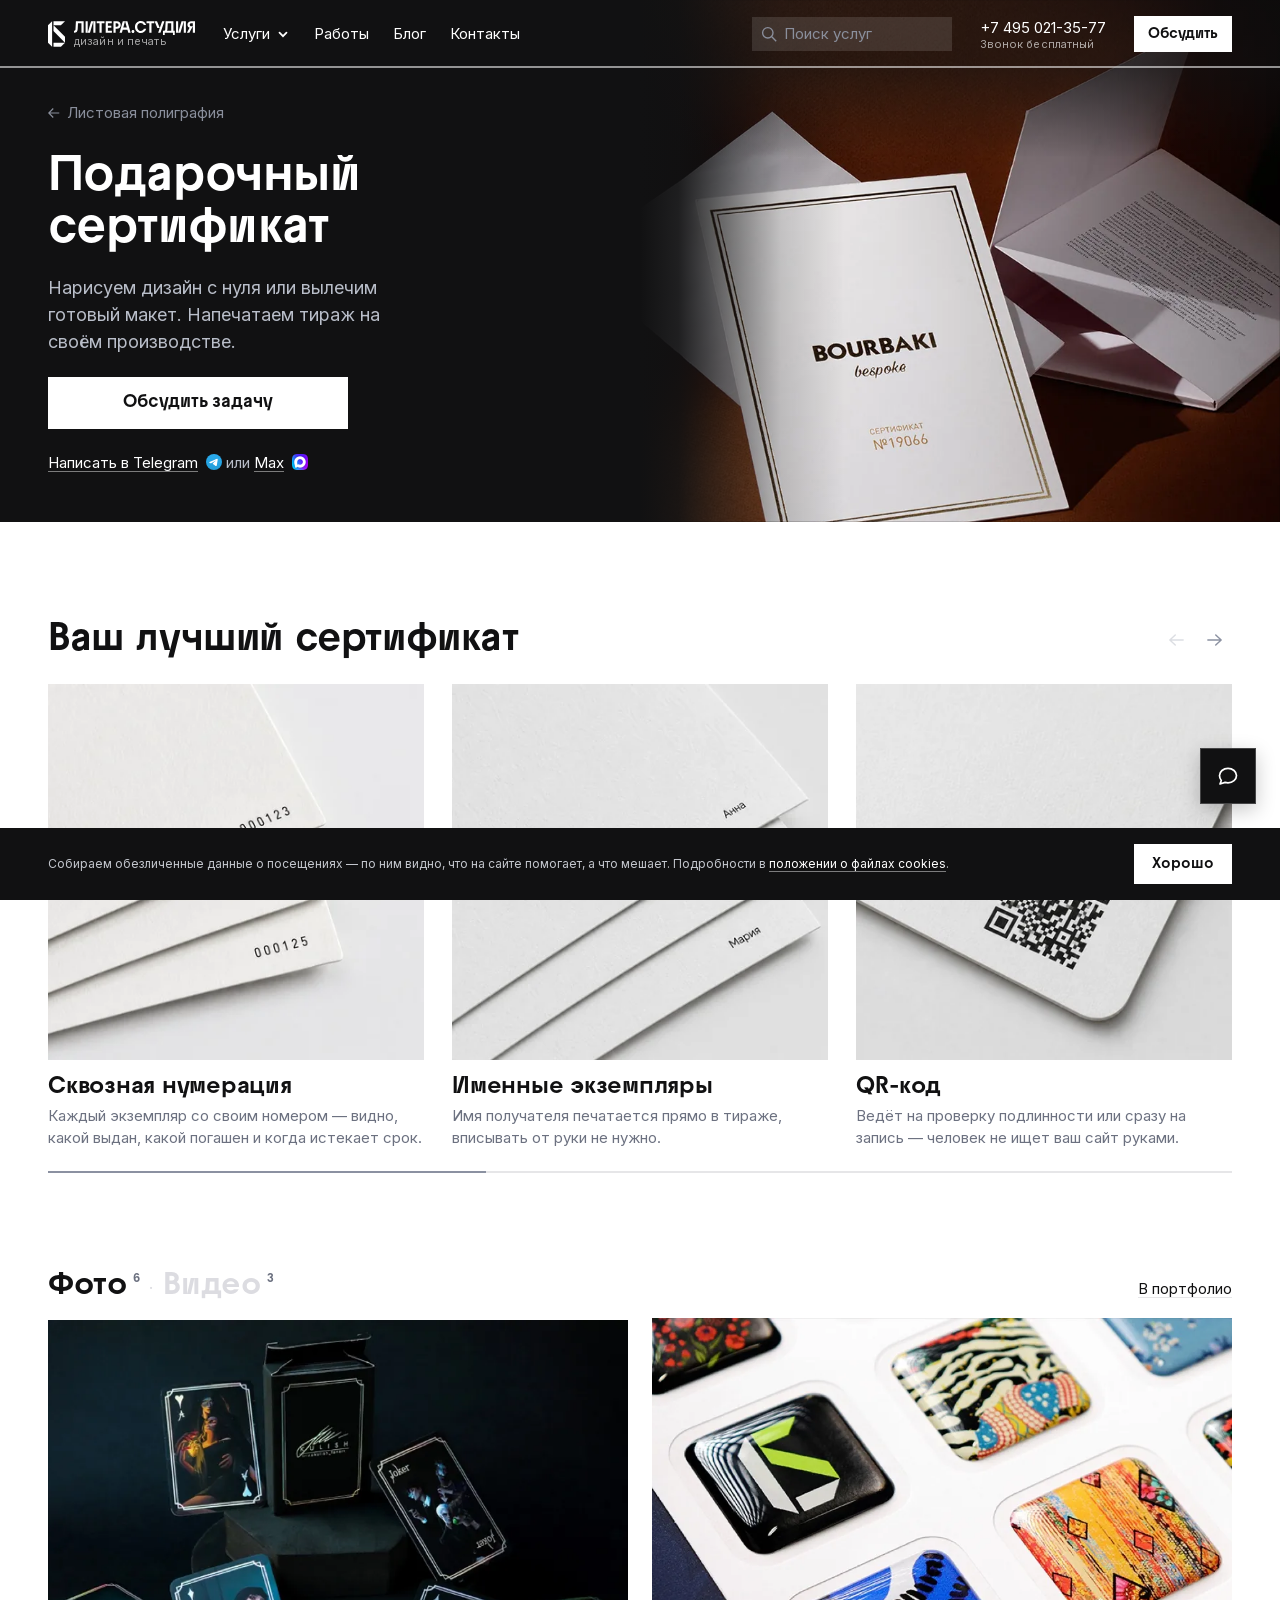
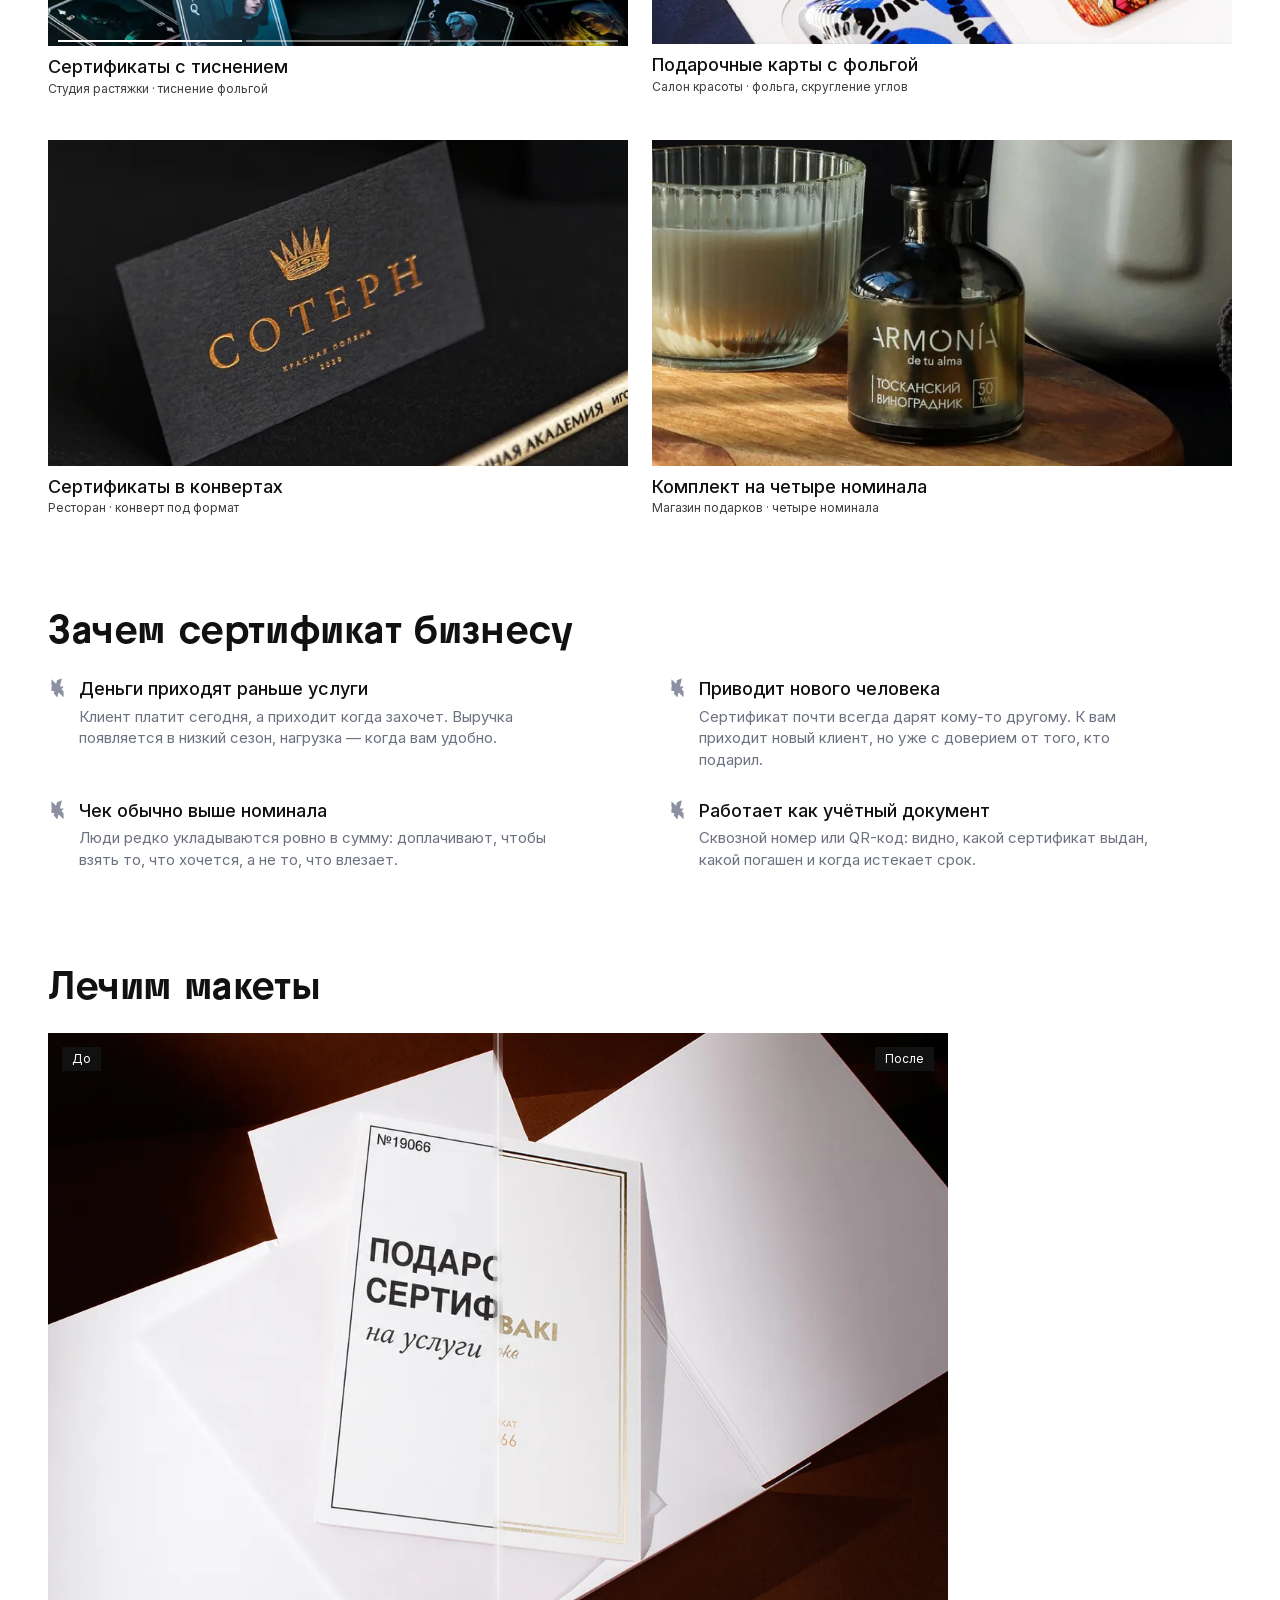
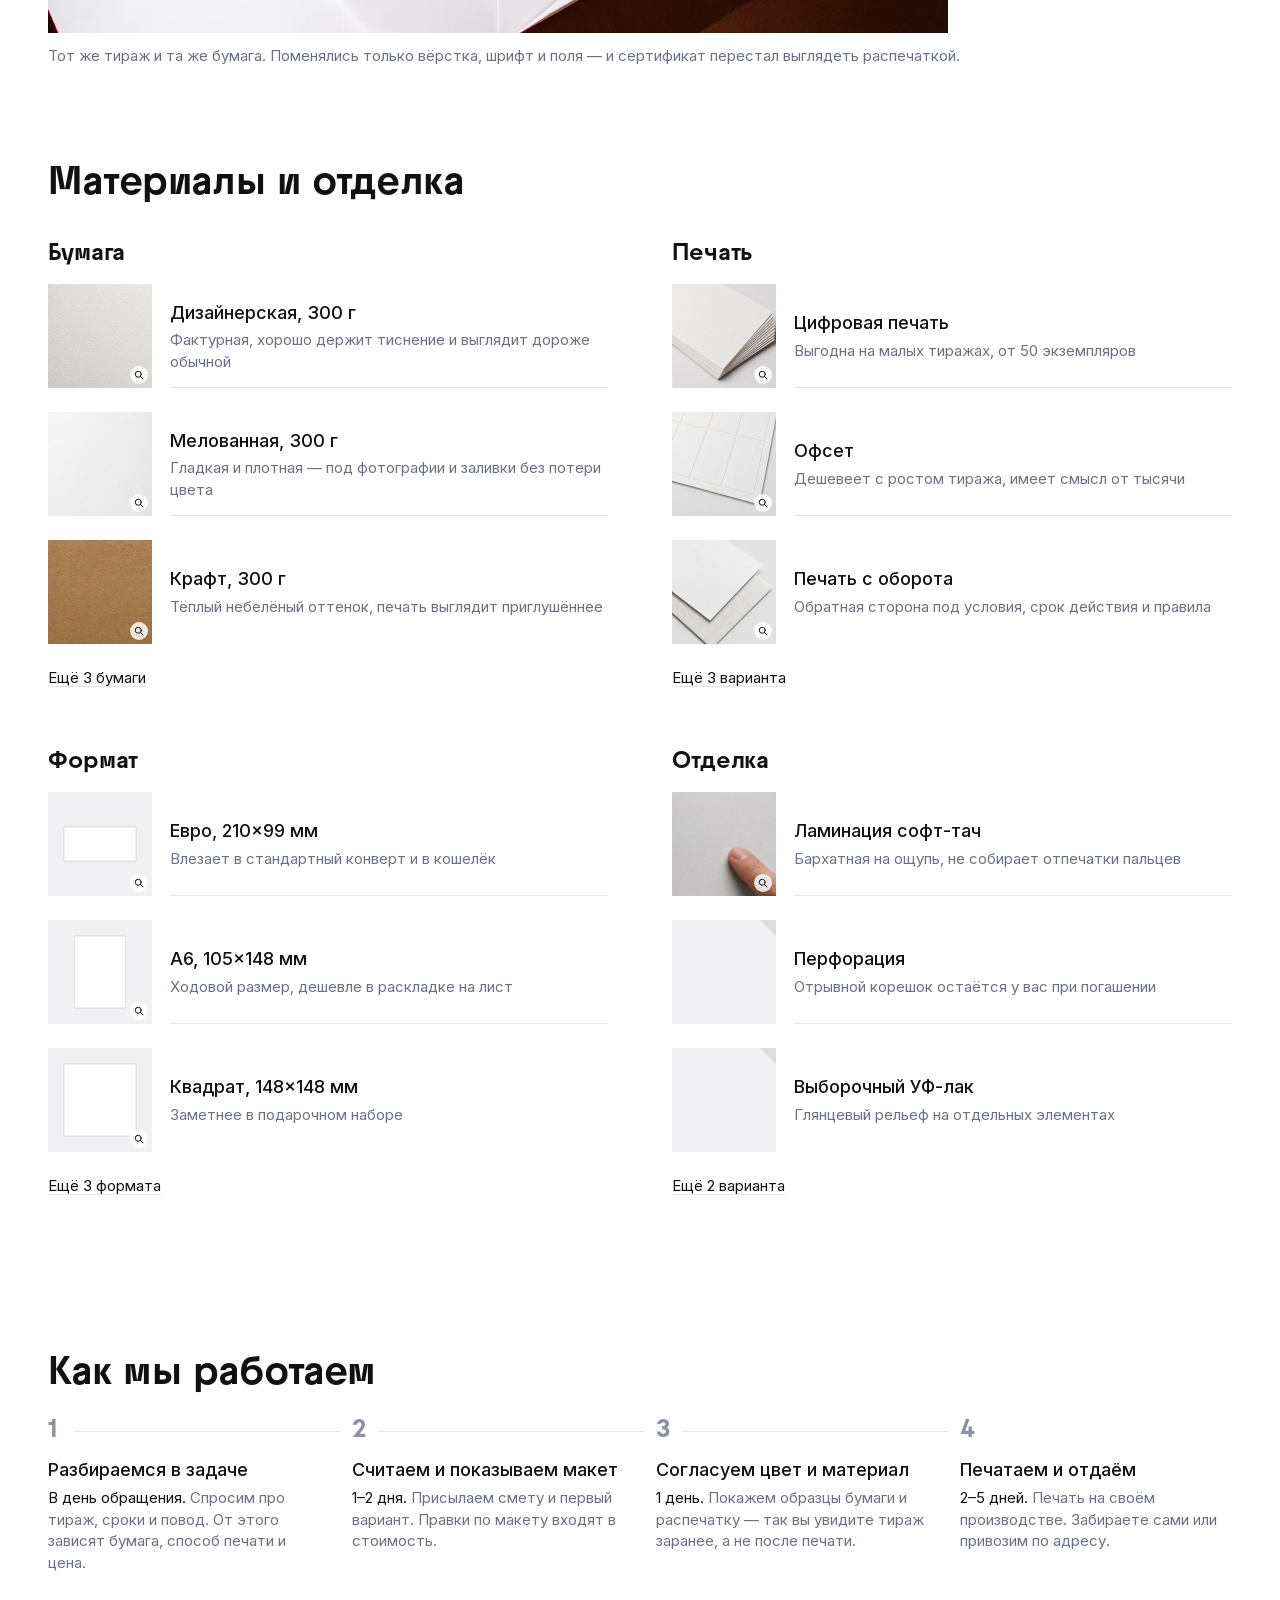
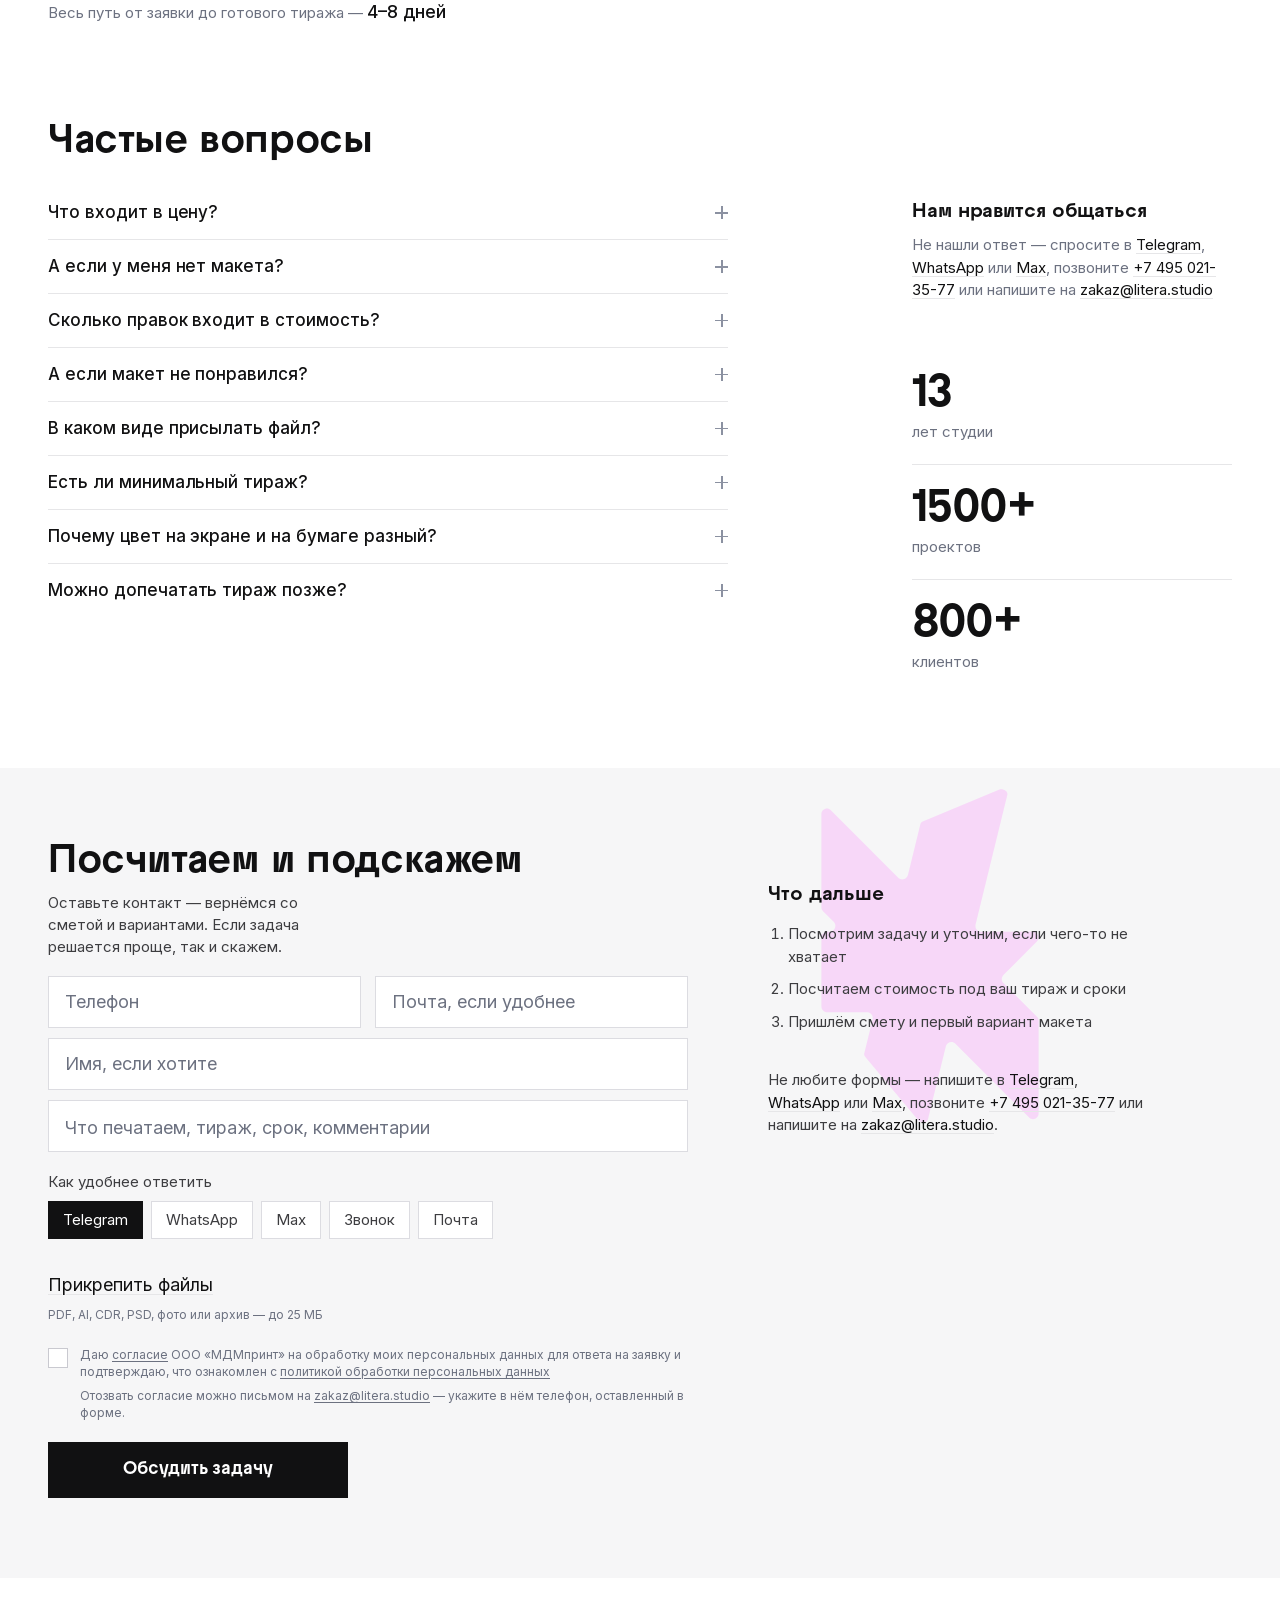
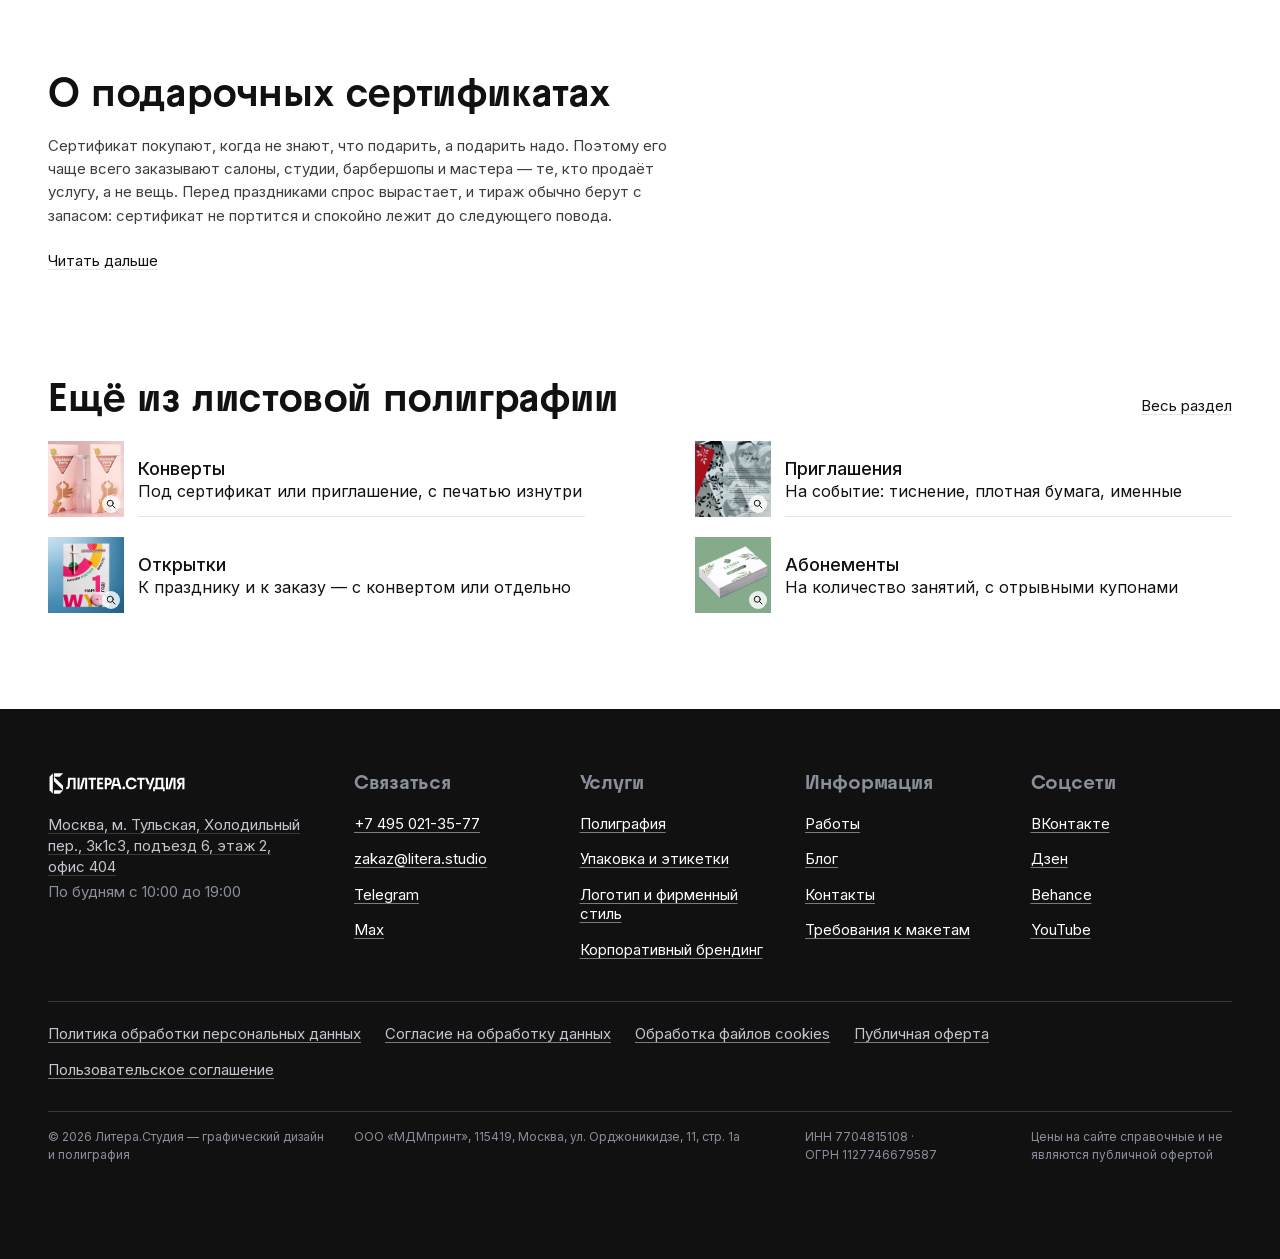
==== commit 06c2f165: "Блок возможностей, «Лечим макеты», интерактив, разбор материалов «Ваш лучший сертификат» — новый бло" ====
--- a/index.html
+++ b/index.html
@@ -20,7 +20,7 @@
      на классах с приставкой `ls-`.
      Сюда же входят компоненты шапки, меню, футера, виджета и куки-баннера —
      они помечены ниже. -->
-<link rel="stylesheet" href="assets/css/tokens.css?v=435">
+<link rel="stylesheet" href="assets/css/tokens.css?v=436">
 <link rel="stylesheet" href="assets/css/base.css?v=435">
 
 <!-- ── Только для шаблонов нового дизайна ──────────────────────────────
@@ -44,13 +44,15 @@
 <link rel="stylesheet" href="assets/css/components/cookie.css?v=435">
 <link rel="stylesheet" href="assets/css/components/hero.css?v=435">
 <link rel="stylesheet" href="assets/css/components/intro.css?v=435">
-<link rel="stylesheet" href="assets/css/components/value.css?v=435">
-<link rel="stylesheet" href="assets/css/components/works.css?v=451">
-<link rel="stylesheet" href="assets/css/components/shorts.css?v=6">
+<link rel="stylesheet" href="assets/css/components/can.css?v=18">
+<link rel="stylesheet" href="assets/css/components/before-after.css?v=6">
+<link rel="stylesheet" href="assets/css/components/value.css?v=442">
+<link rel="stylesheet" href="assets/css/components/works.css?v=452">
+<link rel="stylesheet" href="assets/css/components/shorts.css?v=7">
 <link rel="stylesheet" href="assets/css/components/rows.css?v=435">
 <link rel="stylesheet" href="assets/css/components/catalog.css?v=435">
-<link rel="stylesheet" href="assets/css/components/specs.css?v=435">
-<link rel="stylesheet" href="assets/css/components/steps.css?v=435">
+<link rel="stylesheet" href="assets/css/components/specs.css?v=436">
+<link rel="stylesheet" href="assets/css/components/steps.css?v=441">
 <link rel="stylesheet" href="assets/css/components/faq.css?v=435">
 <link rel="stylesheet" href="assets/css/components/figures.css?v=435">
 <link rel="stylesheet" href="assets/css/components/form.css?v=436">
@@ -64,8 +66,8 @@
 
 <!-- Раскладка идёт последней: её медиазапросы должны перебивать компоненты,
      иначе обёртка-телефон для десктопа не срабатывает. -->
-<link rel="stylesheet" href="assets/css/layout.css?v=436">
-<link rel="stylesheet" href="assets/css/motion.css?v=435">
+<link rel="stylesheet" href="assets/css/layout.css?v=438">
+<link rel="stylesheet" href="assets/css/motion.css?v=436">
 <title>Подарочный сертификат — Литера.Студия</title>
 <meta name="description" content="Дизайн подарочных сертификатов: нарисуем с нуля или подготовим готовый макет. Печатаем на своём производстве.">
 
@@ -115,7 +117,7 @@
 <!-- Первая цель табуляции: с клавиатуры и со скринридера можно перескочить
      шапку с меню и попасть сразу в содержимое. -->
 <a class="ls-skip" href="#main">К содержанию</a>
-<main class="ls-card" id="main">
+<main class="ls-card" id="main" data-dir="poligrafiya">
   <header class="ls-topbar">
     <!-- Логотип файлом (`assets/img/logo.svg`), а не набран шрифтом: знак берём
          из бренд-ассетов. Показывает его CSS-маска, поэтому он перекрашивается
@@ -281,30 +283,94 @@
     <!-- метка для широкого экрана: по ней шапка понимает, что белый слой
          дошёл до неё. На телефоне работает метка выше, в начале страницы. -->
     <i class="ls-rest-sentinel" aria-hidden="true"></i>
-    <section class="ls-value">
-      <h2>Зачем сертификат бизнесу</h2>
+
+    <!-- Что можно сделать с продуктом. Не «из чего он сделан» — это ниже,
+         в материалах, — а что добавляется сверх обычного тиража. Клиент чаще
+         всего не знает, что так можно, поэтому блок стоит сразу под первым
+         экраном, до объяснений про выгоду.
+
+         Меньше трёх пунктов — блок не показывается: два из четырёх мест
+         в ряду читаются как недосмотр редактора. Больше четырёх — лишние
+         уходят под «ещё», как в материалах. -->
+    <section class="ls-can">
+      <div class="ls-can-head">
+        <h2>Ваш лучший сертификат</h2>
+        <!-- Кнопки появляются только когда лента шире экрана: скрипт
+             считает это сам и прячет их, если прокручивать нечего. -->
+        <div class="ls-can-nav" hidden>
+          <button type="button" class="ls-can-prev" aria-label="Предыдущие"><svg width="15" height="12" viewBox="0 0 18 14" fill="none" stroke="currentColor" stroke-width="1.7" stroke-linecap="round" stroke-linejoin="round" aria-hidden="true"><path d="M7.5 1 1 7l6.5 6M1 7h16"/></svg></button>
+          <button type="button" class="ls-can-next" aria-label="Следующие"><svg width="15" height="12" viewBox="0 0 18 14" fill="none" stroke="currentColor" stroke-width="1.7" stroke-linecap="round" stroke-linejoin="round" aria-hidden="true"><path d="M10.5 1 17 7l-6.5 6M17 7H1"/></svg></button>
+        </div>
+      </div>
       <ul>
         <li>
-          <svg class="ls-mark" viewBox="0 0 113.12 161.82" fill="currentColor" aria-hidden="true"><path d="m53.39,38.49l-4.17,17.01c-.35,1.45-2.16,1.95-3.21.9l-22.43-22.43c-1.16-1.16-3.15-.34-3.15,1.31v30.92c0,.49.19.96.54,1.31l3.55,3.55c1.2,1.2.35,3.26-1.35,3.26h-.82c-1.06,0-1.92.86-1.92,1.92v22.93c0,1.06.86,1.92,1.92,1.92h13.26c1.24,0,2.15,1.16,1.86,2.37l-2.79,11.37c-.09.35.02.73.3,1.06l17.6,21.04c.93,1.11,3,.99,3.29-.18l5.95-24.28c.35-1.45,2.16-1.95,3.21-.9l24.51,24.52c1.16,1.16,3.15.34,3.15-1.31v-30.91c0-.49-.19-.96-.54-1.31l-11.15-11.15c-.75-.75-.75-1.96,0-2.7l11.12-11.12c1.21-1.21.35-3.27-1.36-3.27h-17.17c-1.24,0-2.15-1.16-1.86-2.37l10.57-43.09c.29-1.18-1.5-2.24-2.83-1.68l-25.34,10.52c-.4.16-.67.45-.75.8Z"/></svg>
-          <b>Деньги приходят раньше услуги</b>
-          <p>Клиент платит сегодня, а приходит когда захочет. Выручка появляется в низкий сезон, нагрузка — когда вам удобно.</p>
+          <span class="ls-can-pic">
+            <picture>
+              <source srcset="assets/img/materials/pers-numbering.webp" type="image/webp">
+              <img loading="lazy" decoding="async" src="assets/img/materials/pers-numbering.jpg" width="416" height="416" alt="Сертификаты со сквозной нумерацией">
+            </picture>
+          </span>
+          <b>Сквозная нумерация</b>
+          <p>Каждый экземпляр со своим номером — видно, какой выдан, какой погашен и когда истекает срок.</p>
         </li>
         <li>
-          <svg class="ls-mark" viewBox="0 0 113.12 161.82" fill="currentColor" aria-hidden="true"><path d="m53.39,38.49l-4.17,17.01c-.35,1.45-2.16,1.95-3.21.9l-22.43-22.43c-1.16-1.16-3.15-.34-3.15,1.31v30.92c0,.49.19.96.54,1.31l3.55,3.55c1.2,1.2.35,3.26-1.35,3.26h-.82c-1.06,0-1.92.86-1.92,1.92v22.93c0,1.06.86,1.92,1.92,1.92h13.26c1.24,0,2.15,1.16,1.86,2.37l-2.79,11.37c-.09.35.02.73.3,1.06l17.6,21.04c.93,1.11,3,.99,3.29-.18l5.95-24.28c.35-1.45,2.16-1.95,3.21-.9l24.51,24.52c1.16,1.16,3.15.34,3.15-1.31v-30.91c0-.49-.19-.96-.54-1.31l-11.15-11.15c-.75-.75-.75-1.96,0-2.7l11.12-11.12c1.21-1.21.35-3.27-1.36-3.27h-17.17c-1.24,0-2.15-1.16-1.86-2.37l10.57-43.09c.29-1.18-1.5-2.24-2.83-1.68l-25.34,10.52c-.4.16-.67.45-.75.8Z"/></svg>
-          <b>Приводит нового человека</b>
-          <p>Сертификат почти всегда дарят кому-то другому. К вам приходит новый клиент, но уже с доверием от того, кто подарил.</p>
+          <span class="ls-can-pic">
+            <picture>
+              <source srcset="assets/img/materials/pers-names.webp" type="image/webp">
+              <img loading="lazy" decoding="async" src="assets/img/materials/pers-names.jpg" width="416" height="416" alt="Именной сертификат с напечатанным именем">
+            </picture>
+          </span>
+          <b>Именные экземпляры</b>
+          <p>Имя получателя печатается прямо в тираже, вписывать от руки не нужно.</p>
         </li>
         <li>
-          <svg class="ls-mark" viewBox="0 0 113.12 161.82" fill="currentColor" aria-hidden="true"><path d="m53.39,38.49l-4.17,17.01c-.35,1.45-2.16,1.95-3.21.9l-22.43-22.43c-1.16-1.16-3.15-.34-3.15,1.31v30.92c0,.49.19.96.54,1.31l3.55,3.55c1.2,1.2.35,3.26-1.35,3.26h-.82c-1.06,0-1.92.86-1.92,1.92v22.93c0,1.06.86,1.92,1.92,1.92h13.26c1.24,0,2.15,1.16,1.86,2.37l-2.79,11.37c-.09.35.02.73.3,1.06l17.6,21.04c.93,1.11,3,.99,3.29-.18l5.95-24.28c.35-1.45,2.16-1.95,3.21-.9l24.51,24.52c1.16,1.16,3.15.34,3.15-1.31v-30.91c0-.49-.19-.96-.54-1.31l-11.15-11.15c-.75-.75-.75-1.96,0-2.7l11.12-11.12c1.21-1.21.35-3.27-1.36-3.27h-17.17c-1.24,0-2.15-1.16-1.86-2.37l10.57-43.09c.29-1.18-1.5-2.24-2.83-1.68l-25.34,10.52c-.4.16-.67.45-.75.8Z"/></svg>
-          <b>Чек обычно выше номинала</b>
-          <p>Люди редко укладываются ровно в сумму: доплачивают, чтобы взять то, что хочется, а не то, что влезает.</p>
+          <span class="ls-can-pic">
+            <picture>
+              <source srcset="assets/img/materials/pers-qr.webp" type="image/webp">
+              <img loading="lazy" decoding="async" src="assets/img/materials/pers-qr.jpg" width="416" height="416" alt="Сертификат с QR-кодом">
+            </picture>
+          </span>
+          <b>QR-код</b>
+          <p>Ведёт на проверку подлинности или сразу на запись — человек не ищет ваш сайт руками.</p>
+        </li>
+      
+        <li>
+            <span class="ls-can-pic">
+              <picture>
+                <source srcset="assets/img/materials/fin-foil.webp" type="image/webp">
+                <img loading="lazy" decoding="async" src="assets/img/materials/fin-foil.jpg" width="416" height="416" alt="Сертификат с золотым тиснением">
+              </picture>
+            </span>
+            <b>Тиснение фольгой</b>
+            <p>Золото, серебро или цвет — единственное, что нельзя подделать сканером.</p>
+          </li>
+        <li>
+            <span class="ls-can-pic">
+              <picture>
+                <source srcset="assets/img/materials/fin-rounded.webp" type="image/webp">
+                <img loading="lazy" decoding="async" src="assets/img/materials/fin-rounded.jpg" width="416" height="416" alt="Сертификат со скруглёнными углами">
+              </picture>
+            </span>
+            <b>Скругление углов</b>
+            <p>Сертификат не мнётся в кошельке и не выглядит вырезанным из листа.</p>
+          </li>
+              <li>
+          <span class="ls-can-pic" aria-hidden="true"></span>
+          <b>Срок действия и номинал</b>
+          <p>Печатаем прямо в тираже — не нужно вписывать от руки и следить, чтобы не стёрлось.</p>
         </li>
         <li>
-          <svg class="ls-mark" viewBox="0 0 113.12 161.82" fill="currentColor" aria-hidden="true"><path d="m53.39,38.49l-4.17,17.01c-.35,1.45-2.16,1.95-3.21.9l-22.43-22.43c-1.16-1.16-3.15-.34-3.15,1.31v30.92c0,.49.19.96.54,1.31l3.55,3.55c1.2,1.2.35,3.26-1.35,3.26h-.82c-1.06,0-1.92.86-1.92,1.92v22.93c0,1.06.86,1.92,1.92,1.92h13.26c1.24,0,2.15,1.16,1.86,2.37l-2.79,11.37c-.09.35.02.73.3,1.06l17.6,21.04c.93,1.11,3,.99,3.29-.18l5.95-24.28c.35-1.45,2.16-1.95,3.21-.9l24.51,24.52c1.16,1.16,3.15.34,3.15-1.31v-30.91c0-.49-.19-.96-.54-1.31l-11.15-11.15c-.75-.75-.75-1.96,0-2.7l11.12-11.12c1.21-1.21.35-3.27-1.36-3.27h-17.17c-1.24,0-2.15-1.16-1.86-2.37l10.57-43.09c.29-1.18-1.5-2.24-2.83-1.68l-25.34,10.52c-.4.16-.67.45-.75.8Z"/></svg>
-          <b>Работает как учётный документ</b>
-          <p>Сквозной номер или QR-код: видно, какой сертификат выдан, какой погашен и когда истекает срок.</p>
+          <span class="ls-can-pic" aria-hidden="true"></span>
+          <b>Скретч-слой</b>
+          <p>Номинал или код под стираемым слоем: видно, что сертификатом ещё не пользовались.</p>
+        </li>
+        <li>
+          <span class="ls-can-pic" aria-hidden="true"></span>
+          <b>Штрихкод</b>
+          <p>Считывается кассой — сертификат гасится в вашей учётной системе, а не в тетради.</p>
         </li>
       </ul>
+      <div class="ls-can-bar" aria-hidden="true"><i></i></div>
     </section>
 
     <section class="ls-works">
@@ -412,6 +478,62 @@
 
     <!-- Группы обёрнуты, чтобы не разрывались между колонками на десктопе:
        заголовок, строки и раскрытие «Ещё…» должны остаться вместе. -->
+    <!-- Было и стало. Пока снимков нет — две заглушки разной светлоты,
+         чтобы движение шторки было видно. Когда появятся, вместо .ls-ba-stub
+         встанут <picture> с макетом до правки и после. -->
+<section class="ls-value">
+      <h2>Зачем сертификат бизнесу</h2>
+      <ul>
+        <li>
+          <svg class="ls-mark" viewBox="0 0 113.12 161.82" fill="currentColor" aria-hidden="true"><path d="m53.39,38.49l-4.17,17.01c-.35,1.45-2.16,1.95-3.21.9l-22.43-22.43c-1.16-1.16-3.15-.34-3.15,1.31v30.92c0,.49.19.96.54,1.31l3.55,3.55c1.2,1.2.35,3.26-1.35,3.26h-.82c-1.06,0-1.92.86-1.92,1.92v22.93c0,1.06.86,1.92,1.92,1.92h13.26c1.24,0,2.15,1.16,1.86,2.37l-2.79,11.37c-.09.35.02.73.3,1.06l17.6,21.04c.93,1.11,3,.99,3.29-.18l5.95-24.28c.35-1.45,2.16-1.95,3.21-.9l24.51,24.52c1.16,1.16,3.15.34,3.15-1.31v-30.91c0-.49-.19-.96-.54-1.31l-11.15-11.15c-.75-.75-.75-1.96,0-2.7l11.12-11.12c1.21-1.21.35-3.27-1.36-3.27h-17.17c-1.24,0-2.15-1.16-1.86-2.37l10.57-43.09c.29-1.18-1.5-2.24-2.83-1.68l-25.34,10.52c-.4.16-.67.45-.75.8Z"/></svg>
+          <b>Деньги приходят раньше услуги</b>
+          <p>Клиент платит сегодня, а приходит когда захочет. Выручка появляется в низкий сезон, нагрузка — когда вам удобно.</p>
+        </li>
+        <li>
+          <svg class="ls-mark" viewBox="0 0 113.12 161.82" fill="currentColor" aria-hidden="true"><path d="m53.39,38.49l-4.17,17.01c-.35,1.45-2.16,1.95-3.21.9l-22.43-22.43c-1.16-1.16-3.15-.34-3.15,1.31v30.92c0,.49.19.96.54,1.31l3.55,3.55c1.2,1.2.35,3.26-1.35,3.26h-.82c-1.06,0-1.92.86-1.92,1.92v22.93c0,1.06.86,1.92,1.92,1.92h13.26c1.24,0,2.15,1.16,1.86,2.37l-2.79,11.37c-.09.35.02.73.3,1.06l17.6,21.04c.93,1.11,3,.99,3.29-.18l5.95-24.28c.35-1.45,2.16-1.95,3.21-.9l24.51,24.52c1.16,1.16,3.15.34,3.15-1.31v-30.91c0-.49-.19-.96-.54-1.31l-11.15-11.15c-.75-.75-.75-1.96,0-2.7l11.12-11.12c1.21-1.21.35-3.27-1.36-3.27h-17.17c-1.24,0-2.15-1.16-1.86-2.37l10.57-43.09c.29-1.18-1.5-2.24-2.83-1.68l-25.34,10.52c-.4.16-.67.45-.75.8Z"/></svg>
+          <b>Приводит нового человека</b>
+          <p>Сертификат почти всегда дарят кому-то другому. К вам приходит новый клиент, но уже с доверием от того, кто подарил.</p>
+        </li>
+        <li>
+          <svg class="ls-mark" viewBox="0 0 113.12 161.82" fill="currentColor" aria-hidden="true"><path d="m53.39,38.49l-4.17,17.01c-.35,1.45-2.16,1.95-3.21.9l-22.43-22.43c-1.16-1.16-3.15-.34-3.15,1.31v30.92c0,.49.19.96.54,1.31l3.55,3.55c1.2,1.2.35,3.26-1.35,3.26h-.82c-1.06,0-1.92.86-1.92,1.92v22.93c0,1.06.86,1.92,1.92,1.92h13.26c1.24,0,2.15,1.16,1.86,2.37l-2.79,11.37c-.09.35.02.73.3,1.06l17.6,21.04c.93,1.11,3,.99,3.29-.18l5.95-24.28c.35-1.45,2.16-1.95,3.21-.9l24.51,24.52c1.16,1.16,3.15.34,3.15-1.31v-30.91c0-.49-.19-.96-.54-1.31l-11.15-11.15c-.75-.75-.75-1.96,0-2.7l11.12-11.12c1.21-1.21.35-3.27-1.36-3.27h-17.17c-1.24,0-2.15-1.16-1.86-2.37l10.57-43.09c.29-1.18-1.5-2.24-2.83-1.68l-25.34,10.52c-.4.16-.67.45-.75.8Z"/></svg>
+          <b>Чек обычно выше номинала</b>
+          <p>Люди редко укладываются ровно в сумму: доплачивают, чтобы взять то, что хочется, а не то, что влезает.</p>
+        </li>
+        <li>
+          <svg class="ls-mark" viewBox="0 0 113.12 161.82" fill="currentColor" aria-hidden="true"><path d="m53.39,38.49l-4.17,17.01c-.35,1.45-2.16,1.95-3.21.9l-22.43-22.43c-1.16-1.16-3.15-.34-3.15,1.31v30.92c0,.49.19.96.54,1.31l3.55,3.55c1.2,1.2.35,3.26-1.35,3.26h-.82c-1.06,0-1.92.86-1.92,1.92v22.93c0,1.06.86,1.92,1.92,1.92h13.26c1.24,0,2.15,1.16,1.86,2.37l-2.79,11.37c-.09.35.02.73.3,1.06l17.6,21.04c.93,1.11,3,.99,3.29-.18l5.95-24.28c.35-1.45,2.16-1.95,3.21-.9l24.51,24.52c1.16,1.16,3.15.34,3.15-1.31v-30.91c0-.49-.19-.96-.54-1.31l-11.15-11.15c-.75-.75-.75-1.96,0-2.7l11.12-11.12c1.21-1.21.35-3.27-1.36-3.27h-17.17c-1.24,0-2.15-1.16-1.86-2.37l10.57-43.09c.29-1.18-1.5-2.24-2.83-1.68l-25.34,10.52c-.4.16-.67.45-.75.8Z"/></svg>
+          <b>Работает как учётный документ</b>
+          <p>Сквозной номер или QR-код: видно, какой сертификат выдан, какой погашен и когда истекает срок.</p>
+        </li>
+      </ul>
+    </section>
+
+    <section class="ls-ba">
+      <h2>Лечим макеты</h2>
+      <div class="ls-ba-frame" style="--pos:50%">
+        <span class="ls-ba-before">
+          <picture>
+            <source srcset="assets/img/ba/before.webp" type="image/webp">
+            <img src="assets/img/ba/before.jpg" width="1200" height="800" loading="lazy" decoding="async"
+              alt="Тот же сертификат до работы студии: системный шрифт, тонкая рамка, клипарт-завиток">
+          </picture>
+          <span class="ls-ba-tag">До</span>
+        </span>
+        <span class="ls-ba-after">
+          <picture>
+            <source srcset="assets/img/ba/after.webp" type="image/webp">
+            <img src="assets/img/ba/after.jpg" width="1200" height="800" loading="lazy" decoding="async"
+              alt="Сертификат BOURBAKI после работы студии: золотая рамка, тиснёный логотип, номер">
+          </picture>
+          <span class="ls-ba-tag">После</span>
+        </span>
+        <span class="ls-ba-handle" aria-hidden="true"></span>
+        <input class="ls-ba-range" type="range" min="0" max="100" value="50" step="1"
+          aria-label="Сравнить макет до правки и после">
+      </div>
+      <p>Тот же тираж и та же бумага. Поменялись только вёрстка, шрифт и поля —
+        и сертификат перестал выглядеть распечаткой.</p>
+    </section>
+
   <section class="ls-specs">
       <h2>Материалы и отделка</h2>
 
@@ -542,8 +664,8 @@
             </li>
             </ul>
           </details>
-        </div>
-        <div class="ls-spec-group">
+        </div></div>
+      <div class="ls-spec-col"><div class="ls-spec-group">
           <h3>Печать</h3>
           <ul class="ls-rows">
             <li class="ls-row-body">
@@ -610,90 +732,9 @@
             </ul>
           </details>
         </div>
-      </div>
-      <div class="ls-spec-col">
-        <div class="ls-spec-group">
-          <h3>Персонализация</h3>
-          <ul class="ls-rows">
-            <li class="ls-row-body">
-              <span class="ls-thumb">
-                <picture>
-                  <source srcset="assets/img/materials/pers-numbering.webp" type="image/webp">
-                  <img loading="lazy" decoding="async" src="assets/img/materials/pers-numbering.jpg" width="416" height="416" alt="Три карточки веером с номерами подряд">
-                </picture>
-              </span>
-              <div>
-                <b>Сквозная нумерация</b>
-                <p>Чтобы вести учёт выданных и не принять чужой</p>
-              </div>
-            </li>
-            <li class="ls-row-body">
-              <span class="ls-thumb">
-                <picture>
-                  <source srcset="assets/img/materials/pers-names.webp" type="image/webp">
-                  <img loading="lazy" decoding="async" src="assets/img/materials/pers-names.jpg" width="416" height="416" alt="Три карточки веером с разными именами">
-                </picture>
-              </span>
-              <div>
-                <b>Именные экземпляры</b>
-                <p>Имя получателя печатается прямо в тираже</p>
-              </div>
-            </li>
-            <li class="ls-row-body">
-              <span class="ls-thumb">
-                <picture>
-                  <source srcset="assets/img/materials/pers-qr.webp" type="image/webp">
-                  <img loading="lazy" decoding="async" src="assets/img/materials/pers-qr.jpg" width="416" height="416" alt="Карточка с напечатанным QR-кодом">
-                </picture>
-              </span>
-              <div>
-                <b>QR-код</b>
-                <p>Ведёт на запись или проверку сертификата</p>
-              </div>
-            </li>
-          </ul>
-          <details class="ls-more">
-            <summary><span class="ls-s-closed">Ещё 3 способа</span><span class="ls-s-open">Свернуть</span></summary>
-            <ul class="ls-rows">
-            <li class="ls-row-body">
-              <span class="ls-thumb" aria-hidden="true"></span>
-              <div>
-                <b>Срок действия и номинал</b>
-                <p>Печатаем переменными данными, разными для партий</p>
-              </div>
-            </li>
-            <li class="ls-row-body">
-              <span class="ls-thumb" aria-hidden="true"></span>
-              <div>
-                <b>Скретч-слой</b>
-                <p>Стирается монетой, закрывает код активации</p>
-              </div>
-            </li>
-            <li class="ls-row-body">
-              <span class="ls-thumb" aria-hidden="true"></span>
-              <div>
-                <b>Штрихкод</b>
-                <p>Считывается кассой, если сертификат проходит через учёт</p>
-              </div>
-            </li>
-            </ul>
-          </details>
-        </div>
         <div class="ls-spec-group">
           <h3>Отделка</h3>
           <ul class="ls-rows">
-            <li class="ls-row-body">
-              <span class="ls-thumb">
-                <picture>
-                  <source srcset="assets/img/materials/fin-foil.webp" type="image/webp">
-                  <img loading="lazy" decoding="async" src="assets/img/materials/fin-foil.jpg" width="416" height="416" alt="Золотое тиснение фольгой на углу карточки">
-                </picture>
-              </span>
-              <div>
-                <b>Тиснение фольгой</b>
-                <p>Золото, серебро или цветная — обычно на логотип и номинал</p>
-              </div>
-            </li>
             <li class="ls-row-body">
               <span class="ls-thumb">
                 <picture>
@@ -706,36 +747,25 @@
                 <p>Бархатная на ощупь, не собирает отпечатки пальцев</p>
               </div>
             </li>
-            <li class="ls-row-body">
-              <span class="ls-thumb">
-                <picture>
-                  <source srcset="assets/img/materials/fin-rounded.webp" type="image/webp">
-                  <img loading="lazy" decoding="async" src="assets/img/materials/fin-rounded.jpg" width="416" height="416" alt="Скруглённый угол плотной карточки">
-                </picture>
-              </span>
-              <div>
-                <b>Скругление углов</b>
-                <p>Сертификат не мнётся в кошельке и выглядит аккуратнее</p>
+          
+            <li class="ls-row-body">
+              <span class="ls-thumb" aria-hidden="true"></span>
+              <div>
+                <b>Перфорация</b>
+                <p>Отрывной корешок остаётся у вас при погашении</p>
+              </div>
+            </li>
+            <li class="ls-row-body">
+              <span class="ls-thumb" aria-hidden="true"></span>
+              <div>
+                <b>Выборочный УФ-лак</b>
+                <p>Глянцевый рельеф на отдельных элементах</p>
               </div>
             </li>
           </ul>
           <details class="ls-more">
-            <summary><span class="ls-s-closed">Ещё 4 варианта</span><span class="ls-s-open">Свернуть</span></summary>
+            <summary><span class="ls-s-closed">Ещё 2 варианта</span><span class="ls-s-open">Свернуть</span></summary>
             <ul class="ls-rows">
-            <li class="ls-row-body">
-              <span class="ls-thumb" aria-hidden="true"></span>
-              <div>
-                <b>Перфорация</b>
-                <p>Отрывной корешок остаётся у вас при погашении</p>
-              </div>
-            </li>
-            <li class="ls-row-body">
-              <span class="ls-thumb" aria-hidden="true"></span>
-              <div>
-                <b>Выборочный УФ-лак</b>
-                <p>Глянцевый рельеф на отдельных элементах</p>
-              </div>
-            </li>
             <li class="ls-row-body">
               <span class="ls-thumb" aria-hidden="true"></span>
               <div>
@@ -752,7 +782,6 @@
             </li>
             </ul>
           </details>
-
         </div>
       </div>
 </section>
@@ -1130,6 +1159,8 @@
 <script src="assets/js/file-attach.js?v=435" defer></script>
 <script src="assets/js/modal.js?v=1" defer></script>
 <script src="assets/js/works-tabs.js?v=3" defer></script>
+<script src="assets/js/can-scroll.js?v=1" defer></script>
+<script src="assets/js/before-after.js?v=3" defer></script>
 <script src="assets/js/cursor-label.js?v=1" defer></script>
 <script src="assets/js/form-submit.js?v=435" defer></script>
 <script src="assets/js/faq-accordion.js?v=435" defer></script>
--- a/assets/css/tokens.css
+++ b/assets/css/tokens.css
@@ -56,6 +56,12 @@
   --brand:#0000FF;
   --brand-mark:#f0f;         /* цвет знака-кляксы */
 
+  /* Цвет направления. Знак в блоке ценности красится в него при наведении —
+     страница услуги так подсказывает, к какому направлению относится.
+     Значение ставит `data-dir` на карточке, ниже; здесь запасное на случай,
+     если направление не проставлено. */
+  --dir:var(--ink);
+
   /* ── Текст ─────────────────────────────────────────────────────────
      Пять ступеней, шаг около 1.4. На широких экранах шкала
      переопределяется в layout-desktop.css. */
@@ -94,3 +100,12 @@
      считается отступ якорных переходов */
   --topbar-stuck:56px;
 }
+
+/* Направления каталога. Цвета из палитры бренда (brand/palette.png).
+   Лайм и жёлтый на белом почти не читаются — на светлом фоне они годятся
+   только для крупных плашек, не для знака в 19 пикселей. Поэтому брендингу
+   пока отдан чёрный, а лайм и жёлтый остаются в запасе под тёмные блоки. */
+[data-dir="poligrafiya"]{--dir:#0000FF}
+[data-dir="upakovka"]  {--dir:#00CC00}
+[data-dir="logotip"]   {--dir:#FF00FF}
+[data-dir="brending"]  {--dir:#000000}
--- a/assets/css/components/can.css
+++ b/assets/css/components/can.css
@@ -0,0 +1,95 @@
+/* Чем этот продукт может быть лучше обычного.
+
+   Здесь всё уникальное для услуги: у сертификата это нумерация, именные
+   и QR, у упаковки будет своё. Общее для всех услуг — бумага, форматы,
+   печать и отделка — живёт ниже, в «Материалах и отделке», и заполняется
+   один раз на весь сайт.
+   Не «из чего он сделан» — это ниже, в материалах и отделке, — а что
+   добавляется сверх обычного тиража: нумерация, именные, QR, корешок.
+   Клиент чаще всего не знает, что так можно, поэтому блок стоит сразу
+   под первым экраном.
+
+   Четыре в ряд на широком экране, лента с прокруткой на телефоне —
+   как в блоке работ. Снимок сверху, под ним название и одна строка про то,
+   зачем это нужно: не «что это», а «что вам это даёт». */
+
+.ls-can{margin-top:var(--gap-block);padding:0 20px}
+.ls-can ul{display:flex;gap:12px;margin:22px 0 0;padding:0 0 0 0;list-style:none;
+  overflow-x:auto;overscroll-behavior-x:contain;scroll-snap-type:x mandatory;
+  scrollbar-width:none;-webkit-overflow-scrolling:touch}
+.ls-can ul::-webkit-scrollbar{display:none}
+.ls-can li{flex:0 0 min(74%,300px);scroll-snap-align:start}
+
+/* Заглушка под снимок: тот же серый прямоугольник с уголком, что и в блоке
+   материалов, пока фотографий нет. */
+/* Кадр квадратный: в ряду из четырёх ширина упирается в колонку, поэтому
+   снимок задаётся высотой. Квадрат даёт 290 пикселей вместо 217
+   у горизонтального и не так вытягивает блок, как вертикаль. */
+/* Заглушка под снимок: тот же серый прямоугольник с уголком, что и в блоке
+   материалов, пока фотографий нет. */
+.ls-can-pic{display:block;width:100%;aspect-ratio:1;position:relative;overflow:hidden;
+  background:var(--placeholder);transition:scale .5s var(--ease)}
+.ls-can-pic::after{content:"";position:absolute;top:0;right:0;
+  border-left:18px solid transparent;border-top:18px solid var(--line-strong)}
+/* со снимком заглушка не нужна: уголок убираем, картинка кроет квадрат целиком */
+.ls-can-pic:has(img)::after{content:none}
+.ls-can-pic img{width:100%;height:100%;object-fit:cover;display:block}
+/* Кадр наезжает при наведении — тот же приём, что на карточках работ. */
+.ls-can li{overflow:hidden}
+.ls-can li:hover .ls-can-pic{scale:1.04}
+
+/* Название набрано заголовочным шрифтом и крупно: это не подпись к снимку,
+   а сама мысль — «так тоже можно». Мелким кеглем блок читался как каталог
+   позиций, чем он и не является. */
+.ls-can b{display:block;margin-top:14px;
+  font-family:'Raptor V2 Premium',sans-serif;font-weight:700;
+  font-size:24px;line-height:1.15;letter-spacing:-.01em}
+.ls-can p{margin:4px 0 0;font-size:var(--t-ui);line-height:1.45;color:var(--muted)}
+
+@media (min-width: 1024px){
+  /* Ряд без прокрутки: пунктов немного, а тянуть ленту мышью неудобно —
+     то же соображение, что и в блоке работ. */
+  /* Лента и на широком экране: возможностей может быть больше трёх, а прятать
+     их под раскрытием оказалось незаметно. Три карточки видны, остальные —
+     за краем; листают стрелки у заголовка.
+
+     Лента обрезана по контейнеру: за его правую границу ничего не вылезает.
+     Что дальше — показывают стрелки и полоса под лентой.
+
+     Поля даёт сама секция, она в общем списке в layout.css. */
+  .ls-can ul{gap:28px;padding:0}
+  /* Треть контейнера, как было в сетке. */
+  .ls-can li{flex:0 0 calc((100% - 56px) / 3)}
+}
+
+/* ── Шапка блока и прокрутка ───────────────────────────────────────
+   Стрелки стоят у заголовка, а не по краям ленты: по краям они лежат
+   поверх снимков и мешают их разглядывать. */
+.ls-can-head{display:flex;align-items:center;justify-content:space-between;gap:16px}
+.ls-can-nav{display:flex;gap:2px}
+/* Без рамок: это листание витрины, а не действие на странице. Рамка делала
+   из стрелки кнопку и тянула на себя внимание рядом с заголовком. Размер
+   сохранён — 36 пикселей, чтобы в стрелку было легко попасть. */
+.ls-can-nav button{appearance:none;-webkit-appearance:none;
+  display:grid;place-items:center;width:36px;height:36px;padding:0;
+  border:0;background:none;color:var(--glyph);
+  cursor:pointer;transition:color .15s var(--ease),opacity .15s var(--ease)}
+.ls-can-nav button:hover{color:var(--ink)}
+.ls-can-nav button:focus-visible{outline:2px solid var(--ink);outline-offset:3px}
+/* На краю ленты кнопка гаснет, но остаётся на месте: если её убирать,
+   вторая прыгает вбок. */
+.ls-can-nav button[disabled]{opacity:.3;cursor:default}
+
+/* Полоса прокрутки: своя, а не браузерная. Браузерная выглядит по-разному
+   в каждой системе и на macOS исчезает совсем. Бегунок показывает, какая
+   часть ленты видна; тянуть его не нужно — для этого есть стрелки и жест. */
+.ls-can-bar{position:relative;height:2px;margin-top:22px;background:var(--line)}
+.ls-can-bar i{position:absolute;left:0;top:0;height:100%;width:33%;
+  /* серый, а не чёрный: полоса — подсказка, а не элемент управления.
+     Взят --glyph, а не --line-strong: тот почти сливается с дорожкой. */
+  background:var(--glyph);transition:translate .18s var(--ease)}
+
+@media (max-width: 1023px){
+  /* На телефоне листают пальцем — стрелки и полоса не нужны. */
+  .ls-can-nav,.ls-can-bar{display:none}
+}
--- a/assets/css/components/before-after.css
+++ b/assets/css/components/before-after.css
@@ -0,0 +1,88 @@
+/* Лечим макеты: чужой макет до правки и после.
+   Литера — дизайн-студия, и «вылечим готовый макет» стоит у неё на первом
+   экране. Показать это словами нельзя, а разницей — можно, и материал для
+   такого блока есть по определению: он остаётся после каждой правки.
+
+   На десктопе шторка идёт за курсором: провёл мышью — увидел разницу,
+   зажимать и тянуть ничего не надо. Под кадром при этом лежит обычный
+   <input type="range">, невидимый, но живой: это клавиатура и телефон,
+   где курсора нет. Без скрипта он тоже работает — просто ползунок
+   не двигает картинку, а показывает сам себя. */
+
+.ls-ba{margin-top:var(--gap-block);padding:0 20px}
+.ls-ba-frame{position:relative;margin-top:22px;overflow:hidden;
+  background:var(--placeholder);touch-action:pan-y}
+.ls-ba-frame img{display:block;width:100%;aspect-ratio:3/2;object-fit:cover}
+
+/* «Стало» лежит поверх «было» и обрезается по позиции шторки. */
+.ls-ba-after{position:absolute;inset:0;
+  clip-path:inset(0 0 0 var(--pos))}
+/* За курсором шторка идёт без перехода — иначе тянется следом с задержкой.
+   Переход включается только на возврат к середине, когда курсор ушёл. */
+.ls-ba-frame.is-easing .ls-ba-after{transition:clip-path .3s var(--ease)}
+.ls-ba-frame.is-easing .ls-ba-handle{transition:left .3s var(--ease)}
+.ls-ba-after img{height:100%}
+
+/* Оба кадра сняты одинаково и отличаются только макетом на карточке —
+   иначе шторка сравнивала бы две фотосъёмки, а не две работы. */
+
+/* Подписи по углам: без них непонятно, какая половина какая. */
+.ls-ba-tag{position:absolute;top:14px;padding:5px 10px;
+  font-size:var(--t-cap);line-height:1.2;background:var(--ink);color:var(--paper)}
+.ls-ba-before .ls-ba-tag{left:14px}
+.ls-ba-after .ls-ba-tag{right:14px}
+
+/* Ручка — стеклянная полоса с тонкой линией внутри. Квадрат убран: шторка
+   и так идёт за курсором, хватать её не нужно, а он закрывал часть кадра.
+
+   Сама полоса размывает то, что под ней, и тем видна на любом макете —
+   и на светлом, и на тёмном. Линия внутри в один пиксель: она обозначает
+   границу, а не делит кадр пополам. Где backdrop-filter не поддержан,
+   остаётся полупрозрачная белая полоса — линия видна всё равно. */
+.ls-ba-handle{position:absolute;top:0;bottom:0;left:var(--pos);width:10px;
+  translate:-5px 0;pointer-events:none;
+  background:rgba(255,255,255,.12);
+  -webkit-backdrop-filter:blur(6px);backdrop-filter:blur(6px)}
+.ls-ba-handle::after{content:"";position:absolute;left:50%;top:0;bottom:0;
+  width:1px;translate:-.5px 0;background:rgba(255,255,255,.8)}
+
+/* Сам ползунок невидим, но занимает всю рамку: тянуть можно за любую точку. */
+.ls-ba-range{position:absolute;inset:0;width:100%;height:100%;margin:0;
+  appearance:none;-webkit-appearance:none;background:none;cursor:ew-resize}
+.ls-ba-range::-webkit-slider-thumb{-webkit-appearance:none;width:44px;height:100%}
+.ls-ba-range::-moz-range-thumb{width:44px;height:100%;border:0;background:none}
+.ls-ba-range:focus-visible{outline:2px solid var(--ink);outline-offset:3px}
+
+.ls-ba p{margin:12px 0 0;font-size:var(--t-ui);line-height:1.45;color:var(--muted)}
+
+@media (min-width: 1024px){
+  .ls-ba-frame{max-width:900px}
+}
+
+/* ── Показ при появлении ───────────────────────────────────────────
+   Когда блок доезжает до экрана, шторка сама проходит из стороны в сторону:
+   иначе человек видит просто картинку с полосой посередине и не догадывается,
+   что её можно двигать. Один раз, дальше — по курсору.
+
+   Позиция объявлена через @property, иначе переменную нельзя анимировать:
+   браузер считает её обычной строкой и переключает скачком. Где @property
+   не поддержан, показа просто не будет — блок останется рабочим.
+
+   inherits:true обязательно: переменную ставит рамка, а читают её слой
+   «после» и линия внутри. При inherits:false они перестают её видеть
+   и берут начальные 50% — шторка замирает намертво. */
+@property --pos{syntax:'<percentage>';inherits:true;initial-value:50%}
+
+@keyframes ls-ba-demo{
+  0%{--pos:50%} 8%{--pos:50%}
+  38%{--pos:84%}
+  72%{--pos:16%}
+  100%{--pos:50%}
+}
+.ls-ba-frame.is-demo{animation:ls-ba-demo 2.6s var(--ease) both}
+
+@media (prefers-reduced-motion: reduce){
+  .ls-ba-frame.is-demo{animation:none}
+  .ls-ba-frame.is-easing .ls-ba-after,
+  .ls-ba-frame.is-easing .ls-ba-handle{transition:none}
+}
--- a/assets/css/components/value.css
+++ b/assets/css/components/value.css
@@ -4,7 +4,28 @@
 .ls-value ul{margin:22px 0 0;padding:0;list-style:none}
 .ls-value li{display:grid;grid-template-columns:auto 1fr;column-gap:12px}
 .ls-value li + li{margin-top:24px}
-.ls-value .ls-mark{width:19px;height:auto;margin-top:-3px;color:var(--glyph)}
+.ls-value .ls-mark{width:19px;height:auto;margin-top:-3px;color:var(--glyph);
+  transition:color .18s var(--ease),scale .22s var(--ease)}
+
+/* Наведение — просьба Дмитрия со встречи 08.09: «чтобы подсвечивалось, куда
+   ты наводишь». Соседи гаснут, а знак наведённого берёт цвет своего
+   направления. Подчёркивание заголовка пробовали — убрано, гашения и цвета
+   достаточно.
+
+   Только там, где есть мышь: на телефоне наведение эмулируется тапом,
+   и половина блока осталась бы приглушённой после касания. */
+@media (hover: hover) and (pointer: fine){
+  .ls-value li{transition:opacity .18s var(--ease)}
+  /* Гасим соседей, только когда курсор на самом пункте: `ul:hover` срабатывал
+     и в промежутках между строками, и блок тускнел целиком ни от чего.
+     `:not(:hover)` обязателен: `:has()` добавляет вес селектору, и правило
+     гашения перебивало возврат непрозрачности — гас и тот пункт, на который
+     смотрят. */
+  .ls-value ul:has(li:hover) li:not(:hover){opacity:.38}
+  /* Знак берёт цвет направления и слегка подрастает. Масштаб не двигает
+     соседей: `scale` не участвует в раскладке. */
+  .ls-value li:hover .ls-mark{color:var(--dir);scale:1.15}
+}
 .ls-value b{display:block;font-size:var(--t-base);font-weight:500;line-height:1.35}
 .ls-value p{grid-column:2;margin:-2px 0 0;font-size:var(--t-ui);line-height:1.45;color:var(--muted)}
 
--- a/assets/css/components/works.css
+++ b/assets/css/components/works.css
@@ -54,12 +54,10 @@
 .ls-work .ls-work-tags{color:var(--ink-2)}
 .ls-work a{display:block;color:inherit;text-decoration:none}
 .ls-work a:focus-visible{outline:2px solid var(--ink);outline-offset:3px}
-/* Кадр наезжает при наведении. Раньше карточка гасла прозрачностью —
-   на тёмных снимках это было почти не видно, а на светлых читалось как
-   «картинка не загрузилась». `overflow:hidden` держит увеличенный кадр
-   в границах карточки. */
+/* Наведение: кадр наезжает. Само движение и `overflow` живут в motion.css
+   вместе с остальной анимацией — здесь только переход, чтобы он работал
+   и там, где до scroll-driven animations дело не дошло. */
 .ls-work a{overflow:hidden}
-.ls-work a:hover img{scale:1.03}
 
 /* ── Несколько кадров одной работы ───────────────────────────────────
    Карточка поделена на невидимые зоны по числу снимков. Наведение
--- a/assets/css/components/shorts.css
+++ b/assets/css/components/shorts.css
@@ -24,12 +24,11 @@
 
 .ls-short a{position:relative;display:block;color:inherit;text-decoration:none}
 .ls-short a:focus-visible{outline:2px solid var(--ink);outline-offset:3px}
-/* Кадр наезжает при наведении — так же, как на карточке работы.
-   `overflow:hidden` на ссылке, иначе увеличенный кадр вылезет за плитку. */
+/* `overflow:hidden` — чтобы наезжающий кадр не вылез за плитку;
+   само движение в motion.css, рядом с наездом на карточке работы. */
 .ls-short a{overflow:hidden}
 .ls-short img{width:100%;aspect-ratio:9/16;object-fit:cover;display:block;
   background:var(--ink-hover);transition:scale .5s var(--ease)}
-.ls-short a:hover img{scale:1.03}
 
 /* Кнопка проигрывания — матовое стекло: кадры в роликах пёстрые, и сплошная
    плашка на них читается как заплатка. Стекло размывает то, что под ним,
--- a/assets/css/components/specs.css
+++ b/assets/css/components/specs.css
@@ -1,4 +1,9 @@
-/* Материалы и отделка: группы позиций и раскрывающийся список. */
+/* Материалы и отделка: шаблонный блок, общий для всех услуг. Бумага,
+   форматы, способы печати и отделки заполняются один раз на весь сайт
+   и не зависят от конкретной страницы. Всё уникальное для услуги живёт
+   выше, в блоке «Ваш лучший …».
+
+   Группы позиций и раскрывающийся список. */
 
 .ls-specs{margin-top:var(--gap-block);padding:0 20px}
 .ls-specs h3{margin:44px 0 0;font-family:'Raptor V2 Premium',sans-serif;font-weight:700;
--- a/assets/css/components/steps.css
+++ b/assets/css/components/steps.css
@@ -11,7 +11,61 @@
 .ls-how li::before{counter-increment:step;content:counter(step);
   display:block;width:34px;text-align:center;
   font-family:'Raptor V2 Premium',sans-serif;font-weight:700;font-size:var(--t-lead);
-  line-height:1;color:var(--glyph)}
+  line-height:1;color:var(--glyph);
+  transition:color .18s var(--ease),scale .22s var(--ease)}
+
+/* Наведение: номер берёт цвет направления и слегка подрастает, а отрезок
+   линии до следующего шага протягивается тем же цветом. Так подсвечивается
+   не только сам шаг, но и переход к следующему — блок про порядок работ,
+   и связь между шагами тут важнее отдельной цифры.
+
+   Плашку под цифру не ставим: на телефоне номер стоит по центру колонки,
+   на широком экране прижат влево и шириной по самой цифре — квадрат
+   выглядел бы по-разному в двух раскладках.
+
+   Только там, где есть мышь: на телефоне подсветка залипала бы после тапа. */
+@media (hover: hover) and (pointer: fine){
+  /* Красится не один шаг, а весь путь до него: наведённый и все, что стоят
+     раньше. `li:has(~ li:hover)` — это и есть «за мной есть наведённый».
+     Подрастает при этом только сам наведённый: если растут все, ряд дёргается. */
+  .ls-how li:hover::before,
+  .ls-how li:has(~ li:hover)::before{color:var(--dir)}
+  .ls-how li:hover::before{scale:1.12}
+  /* Номер загорается тогда, когда до него дотянулась линия, — те же задержки.
+     Увеличение при этом мгновенное: на движение курсора надо ответить сразу,
+     а цвет пусть догоняет. */
+  .ls-how li:nth-child(2):is(:hover, :has(~ li:hover))::before{
+    transition:color .18s var(--ease) .22s, scale .22s var(--ease)}
+  .ls-how li:nth-child(3):is(:hover, :has(~ li:hover))::before{
+    transition:color .18s var(--ease) .44s, scale .22s var(--ease)}
+  .ls-how li:nth-child(4):hover::before{
+    transition:color .18s var(--ease) .66s, scale .22s var(--ease)}
+  .ls-how li::before{transform-origin:0 50%}
+
+  /* Линия остаётся серой, а поверх неё протягивается цветная: анимируем
+     размер фона, а не размеры элемента, — раскладка не трогается.
+     Здесь линия вертикальная, поэтому растёт высота. */
+  .ls-how li:not(:last-child)::after{
+    background-image:linear-gradient(var(--dir),var(--dir));
+    background-repeat:no-repeat;background-size:100% 0;
+    transition:background-size .32s var(--ease)}
+  /* Отрезок ведёт от своего шага к следующему, поэтому красится у тех,
+     за кем стоит наведённый: наводим на третий — залиты 1→2 и 2→3,
+     а линия от третьего дальше остаётся серой. */
+  .ls-how li:not(:last-child):has(~ li:hover)::after{background-size:100% 100%}
+
+  /* Заливка идёт волной от первого шага к наведённому, а не вспыхивает
+     во всех отрезках разом: задержка растёт по порядку. Она короче самой
+     заливки, поэтому сегменты перекрываются и читаются как одна линия,
+     которая тянется.
+
+     Задержка висит на том же селекторе с `:has`, что и заливка, — значит
+     действует только на закрашивание. Когда курсор ушёл, селектор перестаёт
+     совпадать, задержки нет, и линия гаснет сразу: ждать обратной волны
+     некому. */
+  .ls-how li:nth-child(2):has(~ li:hover)::after{transition-delay:.22s}
+  .ls-how li:nth-child(3):has(~ li:hover)::after{transition-delay:.44s}
+}
 .ls-how b{font-size:var(--t-base);font-weight:500;line-height:1.35}
 .ls-how .ls-term{color:var(--ink)}
 .ls-how p{margin:4px 0 0;font-size:var(--t-ui);line-height:1.45;color:var(--muted)}
@@ -20,7 +74,10 @@
    последовательность. На телефоне линия вертикальная и идёт по колонке
    номеров, соединяя их сверху вниз; у последнего шага её нет. */
 .ls-how li:not(:last-child)::after{content:"";position:absolute;
-  left:17px;top:36px;bottom:-14px;width:1px;background:var(--line)}
+  left:17px;top:36px;bottom:-14px;width:1px;
+  /* именно background-color: shorthand сбрасывал бы градиент подсветки,
+     который кладётся сверху при наведении */
+  background-color:var(--line)}
 
 /* Суммарный срок: ответ на вопрос «когда получу», который иначе
    пришлось бы считать в уме. */
@@ -50,6 +107,11 @@
        От единицы отступ выйдет чуть больше, но она узкая, и это незаметно. */
     .ls-how li:not(:last-child)::after{left:26px;right:-20px;top:13px;bottom:auto;
       width:auto;height:1px}
+    /* Линия легла горизонтально — протяжка идёт по ширине, а не по высоте. */
+    @media (hover: hover) and (pointer: fine){
+      .ls-how li:not(:last-child)::after{background-size:0 100%}
+      .ls-how li:not(:last-child):has(~ li:hover)::after{background-size:100% 100%}
+    }
     /* отступ считается от списка, а первая колонка самая длинная —
        с малым полем строка липла к её тексту и читалась как продолжение */
     .ls-how-total{margin-top:64px;font-size:var(--t-base)}
--- a/assets/css/layout.css
+++ b/assets/css/layout.css
@@ -66,7 +66,7 @@
 @media (min-width: 600px) and (max-width: 1023px){
   :root{--side:max(var(--pad), calc((100vw - 680px) / 2))}
   .ls-body,.ls-cta,.ls-cta-alt,.ls-value,.ls-specs,.ls-how,.ls-faq,.ls-figures,.ls-lead-form,.ls-related,.ls-about,
-  .ls-cat-hint,.ls-catalog,.ls-choose,.ls-works-head,.ls-shorts-head,.ls-foot{
+  .ls-cat-hint,.ls-catalog,.ls-choose,.ls-works-head,.ls-shorts-head,.ls-can,.ls-ba,.ls-foot{
     padding-left:var(--side);padding-right:var(--side)}
   /* лента работ начинается от той же линии, что и текст */
   .ls-works-list,.ls-shorts-list{padding-left:var(--side);scroll-padding-left:var(--side)}
@@ -144,7 +144,7 @@
      и при равной специфичности он побеждал бы то, что объявлено раньше.
      Раскладка подключается последней и расставляет поля для всех сразу. */
   .ls-value,.ls-specs,.ls-how,.ls-faq,.ls-figures,.ls-lead-form,.ls-related,.ls-about,
-  .ls-cat-hint,.ls-catalog,.ls-choose,.ls-works-head,.ls-shorts-head,.ls-foot{
+  .ls-cat-hint,.ls-catalog,.ls-choose,.ls-works-head,.ls-shorts-head,.ls-can,.ls-ba,.ls-foot{
     padding-left:var(--side);padding-right:var(--side)}
 
   /* Шапка на широком экране при прокрутке сжимается — на обеих страницах.
--- a/assets/css/motion.css
+++ b/assets/css/motion.css
@@ -53,6 +53,9 @@
     .ls-work a{overflow:hidden;display:block}
     .ls-work img{transition:scale .5s var(--ease)}
     .ls-work a:hover img{scale:1.05}
+    /* Превью ролика ведёт себя так же: разница между работой и роликом
+       не в том, как они отзываются на курсор. */
+    .ls-short a:hover img{scale:1.05}
 
     /* Карточки работ появляются по очереди прямо в ленте */
     .ls-work{animation:card linear both;
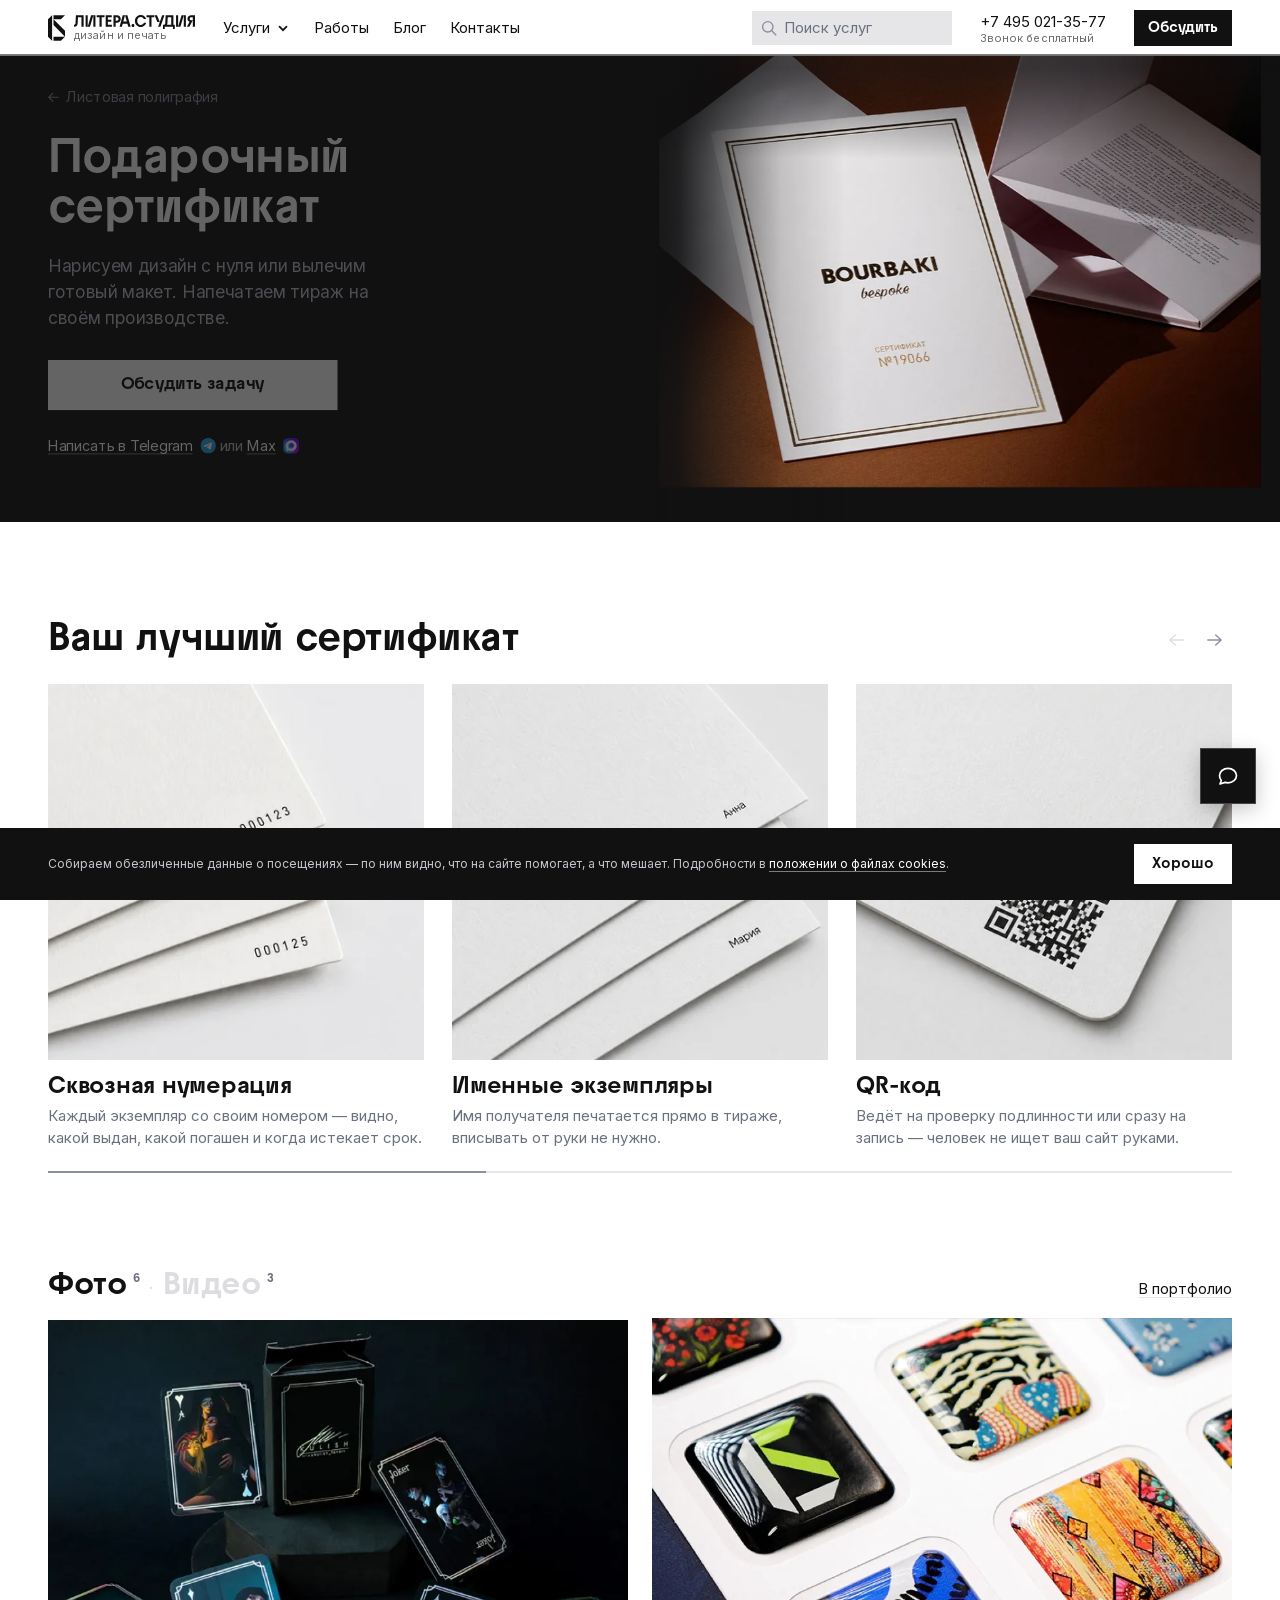
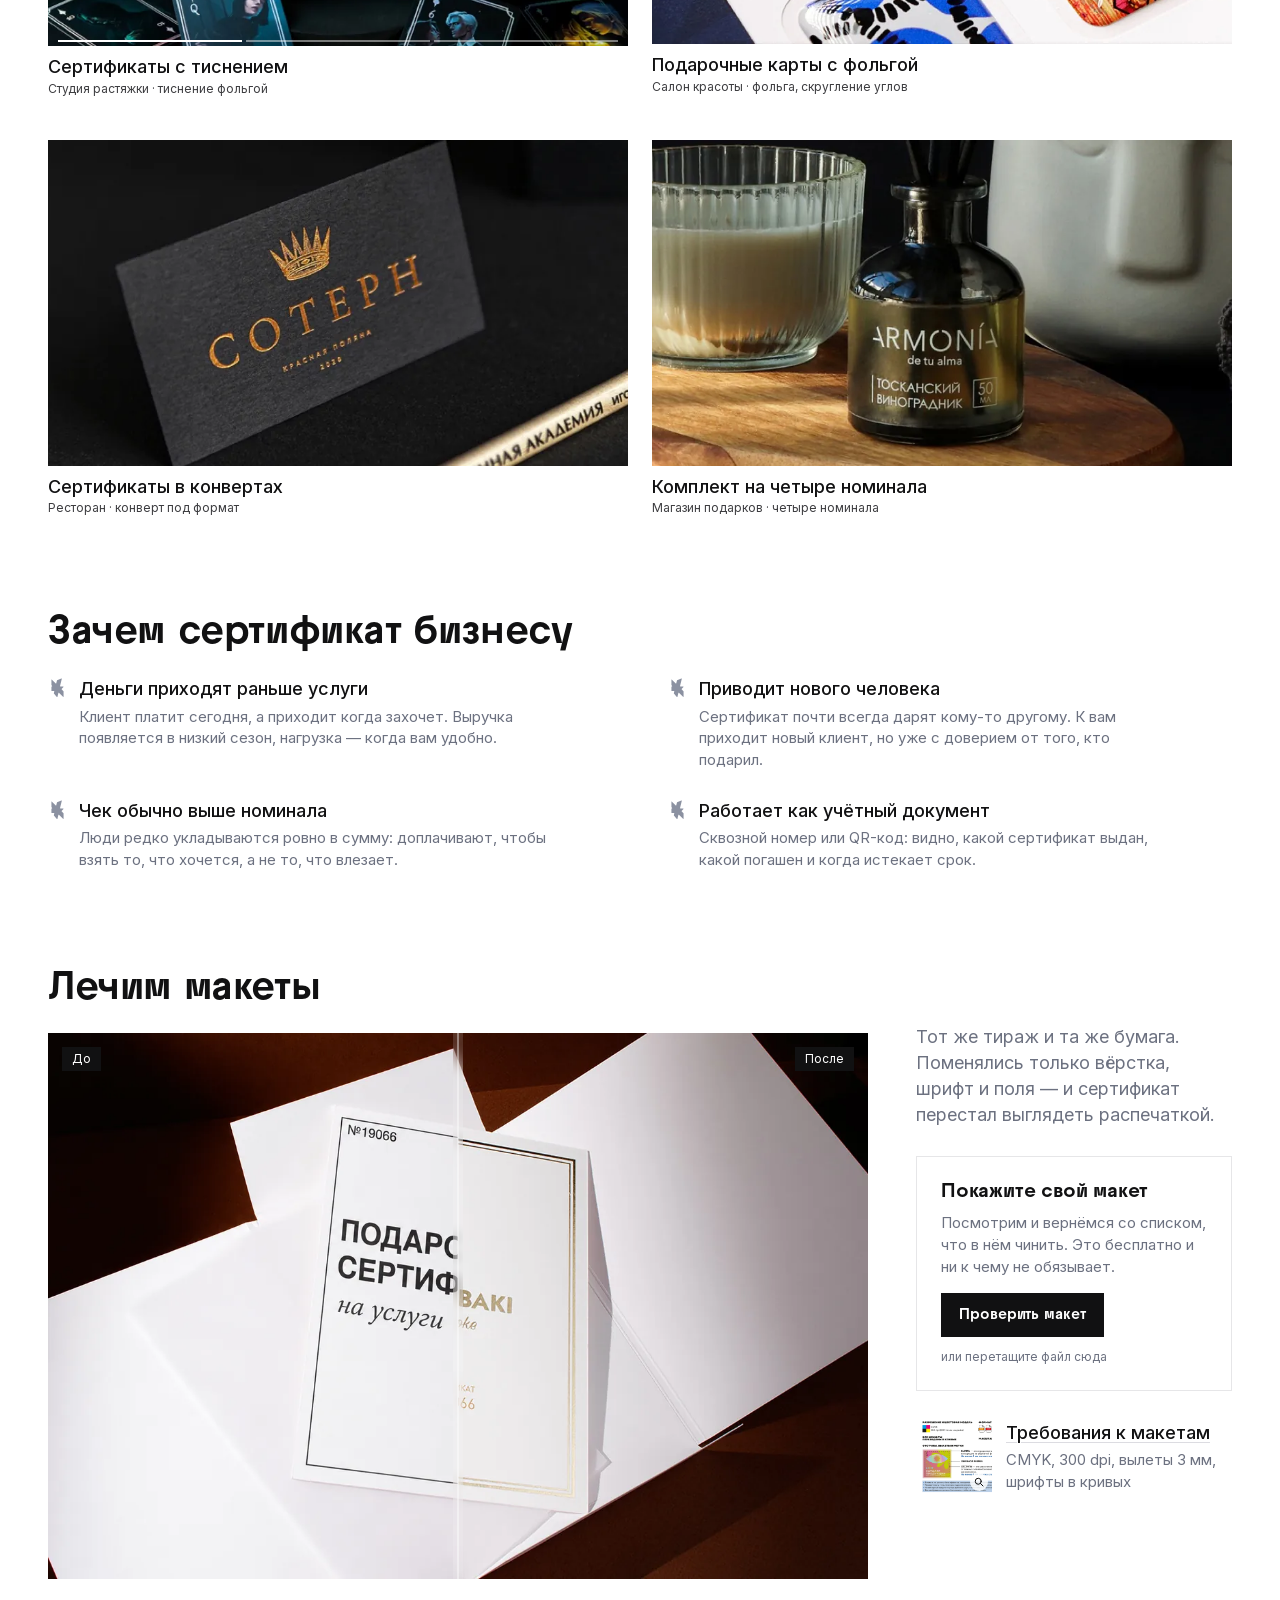
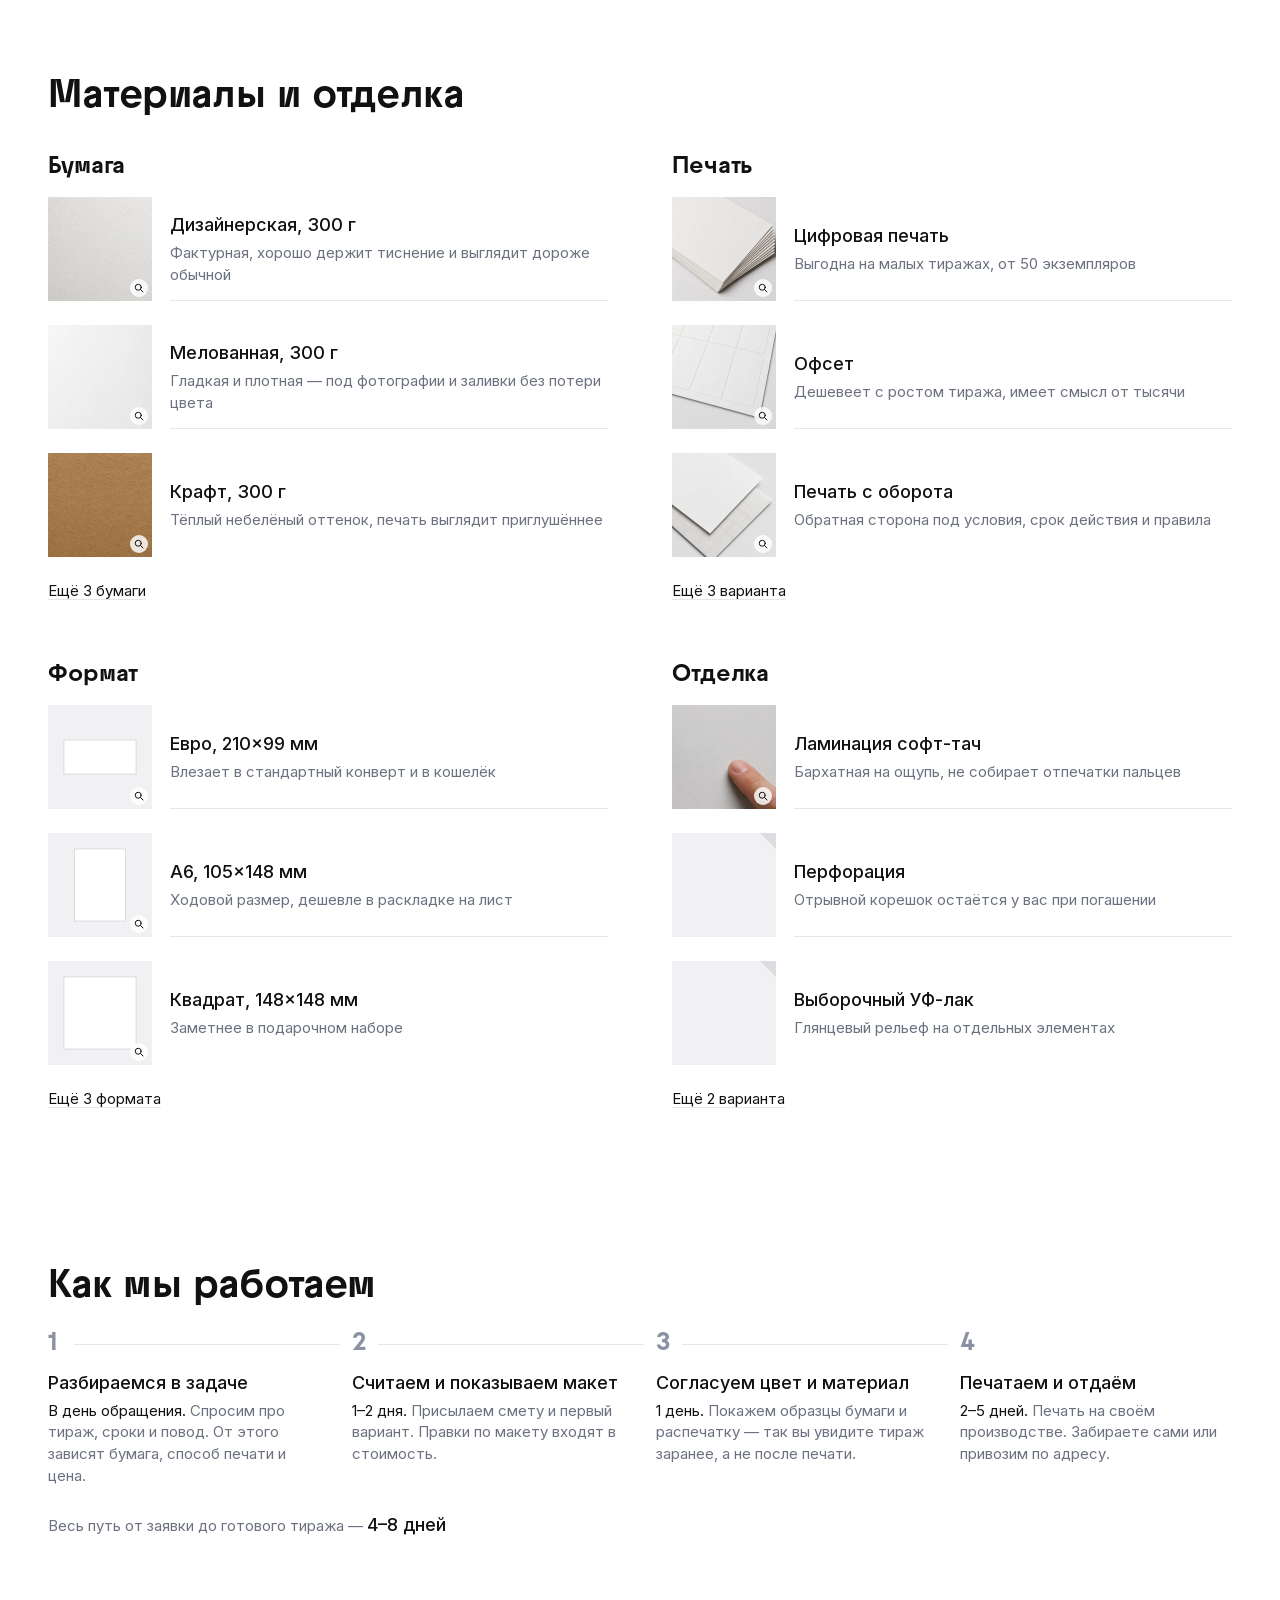
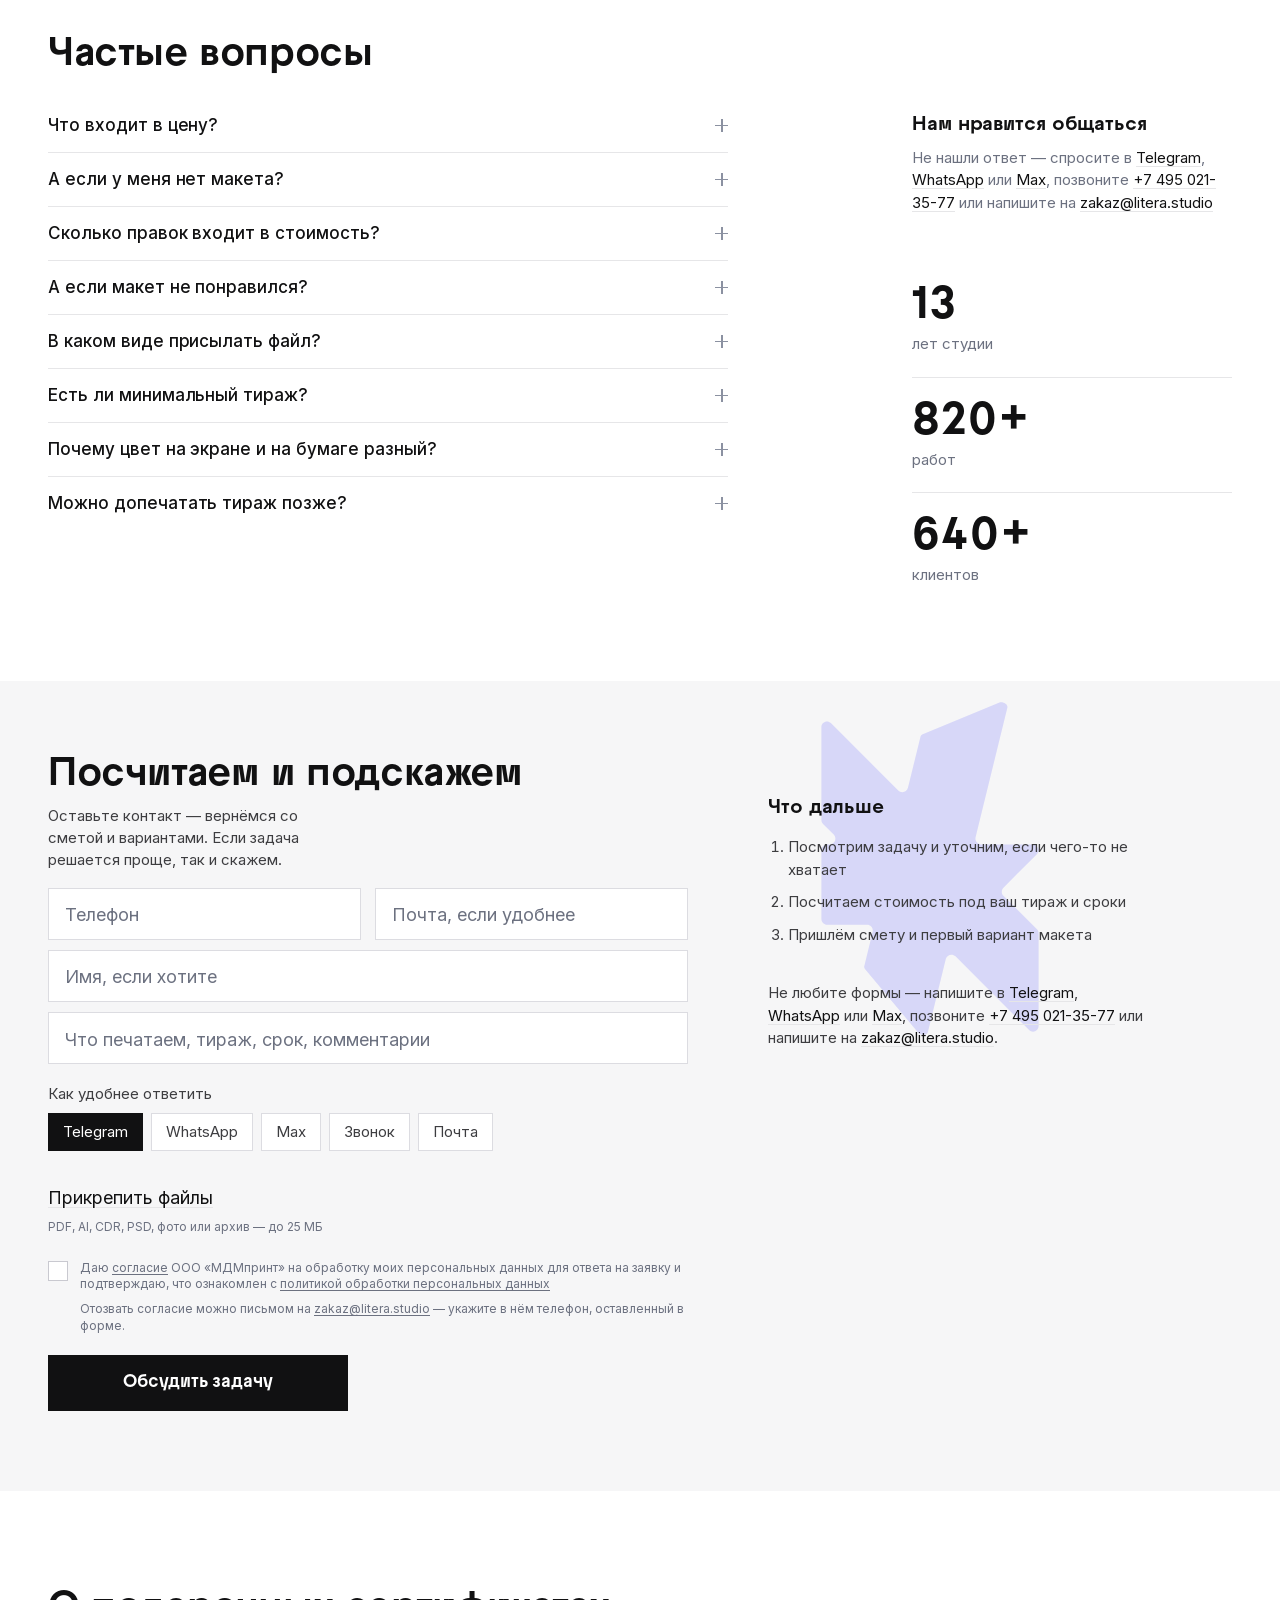
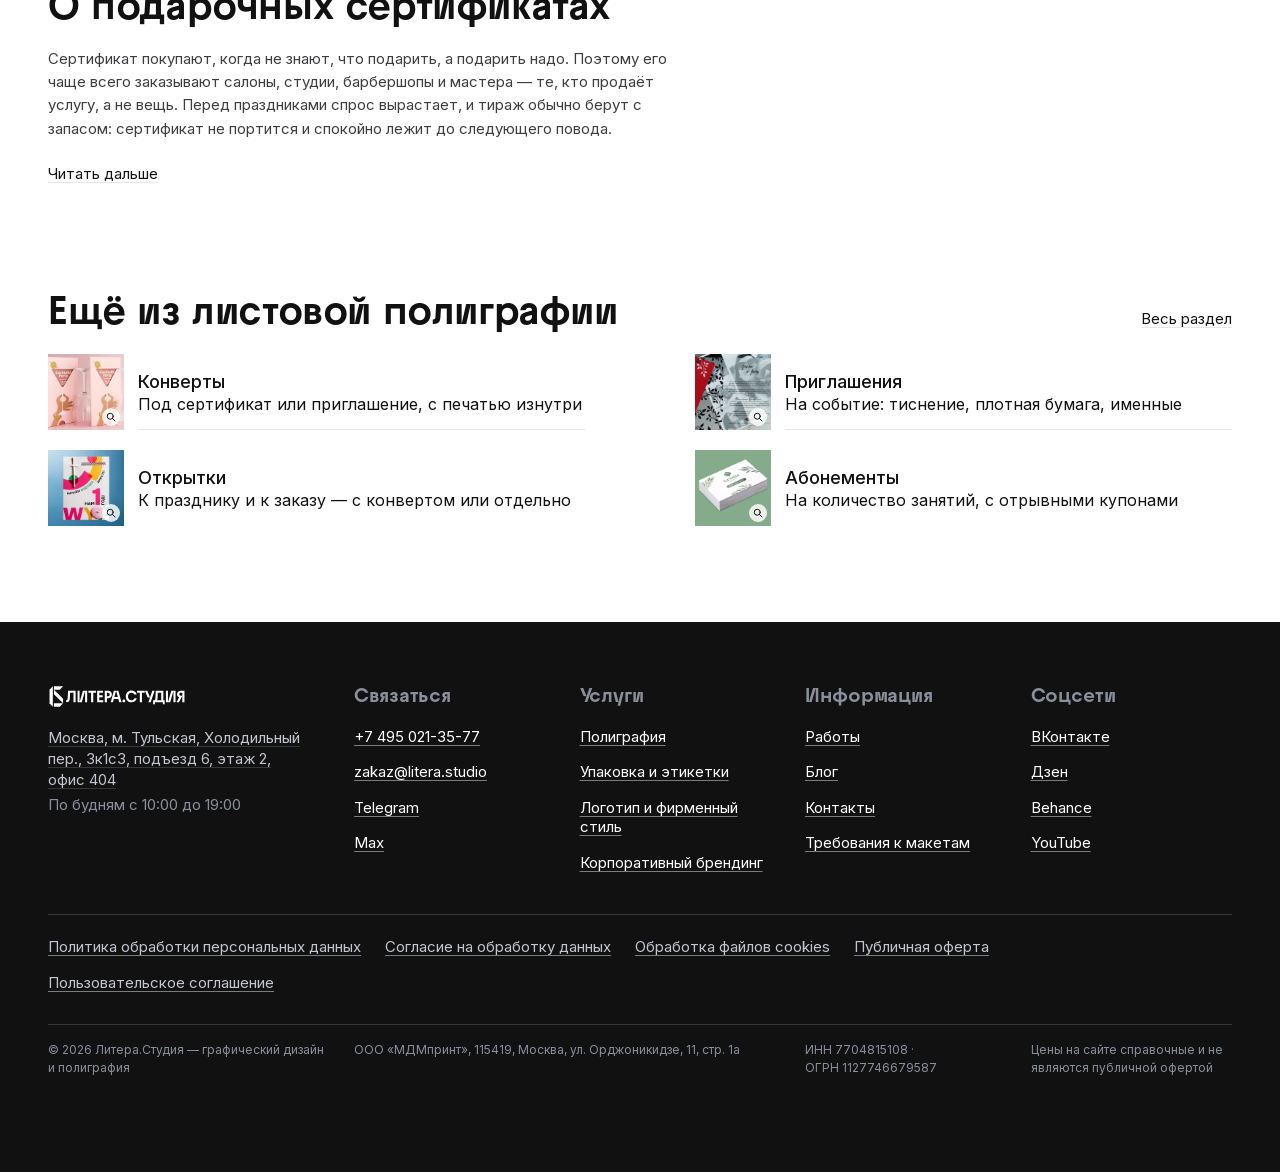
==== commit b45a96ab: "Карточка услуги: шторка пальцем, лента клиентов, волна этапов Шторка «Лечим макеты» тянется пальцем:" ====
--- a/index.html
+++ b/index.html
@@ -44,18 +44,19 @@
 <link rel="stylesheet" href="assets/css/components/cookie.css?v=435">
 <link rel="stylesheet" href="assets/css/components/hero.css?v=435">
 <link rel="stylesheet" href="assets/css/components/intro.css?v=435">
-<link rel="stylesheet" href="assets/css/components/can.css?v=18">
-<link rel="stylesheet" href="assets/css/components/before-after.css?v=6">
+<link rel="stylesheet" href="assets/css/components/can.css?v=19">
+<link rel="stylesheet" href="assets/css/components/before-after.css?v=19">
 <link rel="stylesheet" href="assets/css/components/value.css?v=442">
 <link rel="stylesheet" href="assets/css/components/works.css?v=452">
 <link rel="stylesheet" href="assets/css/components/shorts.css?v=7">
 <link rel="stylesheet" href="assets/css/components/rows.css?v=435">
 <link rel="stylesheet" href="assets/css/components/catalog.css?v=435">
 <link rel="stylesheet" href="assets/css/components/specs.css?v=436">
-<link rel="stylesheet" href="assets/css/components/steps.css?v=441">
+<link rel="stylesheet" href="assets/css/components/steps.css?v=444">
 <link rel="stylesheet" href="assets/css/components/faq.css?v=435">
+<link rel="stylesheet" href="assets/css/components/clients.css?v=8">
 <link rel="stylesheet" href="assets/css/components/figures.css?v=435">
-<link rel="stylesheet" href="assets/css/components/form.css?v=436">
+<link rel="stylesheet" href="assets/css/components/form.css?v=437">
 <link rel="stylesheet" href="assets/css/components/modal.css?v=1">
 <link rel="stylesheet" href="assets/css/components/text.css?v=435">
 <link rel="stylesheet" href="assets/css/components/related.css?v=435">
@@ -66,7 +67,7 @@
 
 <!-- Раскладка идёт последней: её медиазапросы должны перебивать компоненты,
      иначе обёртка-телефон для десктопа не срабатывает. -->
-<link rel="stylesheet" href="assets/css/layout.css?v=438">
+<link rel="stylesheet" href="assets/css/layout.css?v=444">
 <link rel="stylesheet" href="assets/css/motion.css?v=436">
 <title>Подарочный сертификат — Литера.Студия</title>
 <meta name="description" content="Дизайн подарочных сертификатов: нарисуем с нуля или подготовим готовый макет. Печатаем на своём производстве.">
@@ -393,6 +394,12 @@
       </div>
       <!-- Плитки ведут в общее портфолио: отдельных страниц работ пока нет.
          Когда появятся, CMS подставит их адреса вместо /projects. -->
+    <!-- Подпись работы: `.ls-work-tags` — это «отрасль · особенность». Туда же
+         должно встать имя клиента вместо отрасли: «Ozon Реклама · коробка
+         с грамотой». Тогда клиенты доказывают собой работы, а отдельная роспись
+         имён внизу не нужна — так устроено у &Walsh, Studio Dumbar и Логомашины.
+         Нужен ответ менеджера, чья работа за каким клиентом и кого можно
+         называть; пока стоят отрасли. -->
     <ul class="ls-works-list" id="works-photo" role="tabpanel" aria-labelledby="tab-photo">
                 <li class="ls-work ls-has-shots"><a href="/projects" data-cursor="Посмотреть работу">
           <i class="ls-zone" aria-hidden="true"></i>
@@ -530,8 +537,38 @@
         <input class="ls-ba-range" type="range" min="0" max="100" value="50" step="1"
           aria-label="Сравнить макет до правки и после">
       </div>
+      <div class="ls-ba-side">
       <p>Тот же тираж и та же бумага. Поменялись только вёрстка, шрифт и поля —
         и сертификат перестал выглядеть распечаткой.</p>
+      <!-- Выход из блока: человек только что увидел, что макет можно вылечить,
+           и здесь ему предлагают показать свой. Кнопка ведёт в форму и сразу
+           открывает выбор файла, а на десктопе макет можно просто перетащить
+           на эту плашку — он попадёт в форму сам (`ba-check.js`). Без скрипта
+           остаётся обычная ссылка на форму. -->
+      <div class="ls-ba-cta">
+        <b>Покажите свой макет</b>
+        <p>Посмотрим и вернёмся со списком, что в нём чинить. Это бесплатно
+          и ни к чему не обязывает.</p>
+        <a class="ls-btn ls-btn-main ls-btn-s" href="#zayavka">Проверить макет</a>
+        <span class="ls-ba-drop">или перетащите файл сюда</span>
+      </div>
+      <!-- Памятка под плашкой, отдельной строкой: её открывают до отправки,
+           а не вместо. В рамке она читалась частью призыва. Строка собрана тем
+           же классом, что строки материалов, чтобы не заводить свою вёрстку
+           под один пункт. -->
+      <ul class="ls-rows ls-ba-req">
+        <li><a class="ls-row-body" href="/trebovaniya-k-maketam">
+          <span class="ls-thumb">
+            <img loading="lazy" decoding="async" src="assets/img/trebovaniya.webp" width="1430" height="1055" alt="Памятка по требованиям: CMYK, 300 dpi, вылеты и отступы">
+          </span>
+          <div>
+            <b>Требования к макетам</b>
+            <p>CMYK, 300 dpi, вылеты 3 мм, шрифты в кривых</p>
+          </div>
+        </a></li>
+      </ul>
+
+      </div>
     </section>
 
   <section class="ls-specs">
@@ -872,14 +909,34 @@
           или напишите на <a href="mailto:zakaz@litera.studio">zakaz@litera.studio</a></p>
         <div class="ls-figures">
           <div><b>13</b><span>лет студии</span></div>
-          <div><b>1500+</b><span>проектов</span></div>
-          <div><b>800+</b><span>клиентов</span></div>
+          <div><b>820+</b><span>работ</span></div>
+          <div><b>640+</b><span>клиентов</span></div>
         </div>
       </aside>
     </section>
 
+    <!-- Логотипы клиентов. ВРЕМЕННО: файлы сняты с текущего сайта студии
+         и лежат мелким растром — Ozon, Сбер и «Этажи» ждут исходников.
+         Показ согласовывается: Ozon Реклама и СберСпасибо без письменного
+         разрешения в тираж не идут. Класс `ls-client-em` — для эмблем,
+         они при общей высоте выглядят крупнее надписей. -->
+    <section class="ls-clients" hidden>
+      <ul>
+        <li class="ls-c-ozon"><img src="assets/img/clients/ozon.svg" width="156" height="43" alt="Ozon" loading="lazy" decoding="async"></li>
+        <li class="ls-c-sber"><img src="assets/img/clients/sber.svg" width="135" height="41" alt="Сбер" loading="lazy" decoding="async"></li>
+        <li class="ls-c-france"><img src="assets/img/clients/france.png" width="480" height="437" alt="Посольство Франции" loading="lazy" decoding="async"></li>
+        <li class="ls-c-ormatek"><img src="assets/img/clients/ormatek.jpg" width="300" height="300" alt="Ormatek" loading="lazy" decoding="async"></li>
+        <li class="ls-c-coralclub"><img src="assets/img/clients/coralclub.svg" width="640" height="112" alt="Coral Club" loading="lazy" decoding="async"></li>
+        <li class="ls-c-modum"><img src="assets/img/clients/modum.svg" width="191" height="58" alt="Modum" loading="lazy" decoding="async"></li>
+        <li class="ls-c-inkerman"><img src="assets/img/clients/inkerman.svg" width="805" height="421" alt="Inkerman" loading="lazy" decoding="async"></li>
+        <li class="ls-c-helikon"><img src="assets/img/clients/helikon.png" width="112" height="112" alt="Геликон-опера" loading="lazy" decoding="async"></li>
+      </ul>
+    </section>
+
+
+
     <section class="ls-lead-form" id="zayavka">
-        <img class="ls-lead-mark" src="assets/img/element.svg" alt="" aria-hidden="true">
+        <svg class="ls-lead-mark" viewBox="0 0 113.12 161.82" fill="currentColor" aria-hidden="true"><path d="m53.39,38.49l-4.17,17.01c-.35,1.45-2.16,1.95-3.21.9l-22.43-22.43c-1.16-1.16-3.15-.34-3.15,1.31v30.92c0,.49.19.96.54,1.31l3.55,3.55c1.2,1.2.35,3.26-1.35,3.26h-.82c-1.06,0-1.92.86-1.92,1.92v22.93c0,1.06.86,1.92,1.92,1.92h13.26c1.24,0,2.15,1.16,1.86,2.37l-2.79,11.37c-.09.35.02.73.3,1.06l17.6,21.04c.93,1.11,3,.99,3.29-.18l5.95-24.28c.35-1.45,2.16-1.95,3.21-.9l24.51,24.52c1.16,1.16,3.15.34,3.15-1.31v-30.91c0-.49-.19-.96-.54-1.31l-11.15-11.15c-.75-.75-.75-1.96,0-2.7l11.12-11.12c1.21-1.21.35-3.27-1.36-3.27h-17.17c-1.24,0-2.15-1.16-1.86-2.37l10.57-43.09c.29-1.18-1.5-2.24-2.83-1.68l-25.34,10.52c-.4.16-.67.45-.75.8Z"/></svg>
     <h2>Посчитаем и подскажем</h2>
     <p class="ls-sub">Оставьте контакт — вернёмся со сметой и вариантами. Если задача решается проще, так и скажем.</p>
     <form>
@@ -1158,9 +1215,11 @@
 <script src="assets/js/form-task.js?v=435" defer></script>
 <script src="assets/js/file-attach.js?v=435" defer></script>
 <script src="assets/js/modal.js?v=1" defer></script>
+<script src="assets/js/pic-modal.js?v=1" defer></script>
 <script src="assets/js/works-tabs.js?v=3" defer></script>
 <script src="assets/js/can-scroll.js?v=1" defer></script>
-<script src="assets/js/before-after.js?v=3" defer></script>
+<script src="assets/js/before-after.js?v=4" defer></script>
+<script src="assets/js/ba-check.js?v=1" defer></script>
 <script src="assets/js/cursor-label.js?v=1" defer></script>
 <script src="assets/js/form-submit.js?v=435" defer></script>
 <script src="assets/js/faq-accordion.js?v=435" defer></script>
@@ -1175,5 +1234,15 @@
     <iframe title="Ролик Литеры" allow="autoplay; encrypted-media; fullscreen" allowfullscreen></iframe>
     <button type="button" class="ls-modal-close" aria-label="Закрыть"><svg width="22" height="22" viewBox="0 0 24 24" fill="none" stroke="currentColor" stroke-width="1.8" stroke-linecap="round" aria-hidden="true"><path d="M6 6l12 12M18 6L6 18"/></svg></button>
   </dialog>
+
+  <!-- Памятка крупно. Строка «Требования к макетам» остаётся ссылкой на
+       страницу требований: без скрипта клик просто уводит туда, и это рабочий
+       запасной путь. Со скриптом клик показывает ту же схему поверх страницы,
+       не уводя человека со страницы услуги. -->
+  <dialog class="ls-modal ls-modal-pic">
+    <img src="assets/img/trebovaniya.webp" width="1430" height="1055" loading="lazy" decoding="async"
+      alt="Требования к макетам: CMYK, 300 dpi, шрифты в кривые, вылеты не менее 3 мм, отступы от края реза не менее 5 мм">
+    <button type="button" class="ls-modal-close" aria-label="Закрыть"><svg width="22" height="22" viewBox="0 0 24 24" fill="none" stroke="currentColor" stroke-width="1.8" stroke-linecap="round" aria-hidden="true"><path d="M6 6l12 12M18 6L6 18"/></svg></button>
+  </dialog>
 </body>
 </html>
--- a/assets/css/components/can.css
+++ b/assets/css/components/can.css
@@ -92,4 +92,13 @@
 @media (max-width: 1023px){
   /* На телефоне листают пальцем — стрелки и полоса не нужны. */
   .ls-can-nav,.ls-can-bar{display:none}
+
+  /* Лента обрезается по краю экрана, а не по полю секции: у края видно
+     начало следующей карточки, и понятно, что список продолжается.
+     Отрицательные поля выводят ленту из полей секции, своё поле слева
+     возвращает первую карточку на линию заголовка. Хвост в 8 — как
+     в ленте работ: 8 плюс зазор 12 дают справа те же 20. */
+  .ls-can ul{margin-left:calc(-1 * var(--side));margin-right:calc(-1 * var(--side));
+    padding-left:var(--side);scroll-padding-left:var(--side)}
+  .ls-can ul::after{content:"";flex:0 0 8px}
 }
--- a/assets/css/components/before-after.css
+++ b/assets/css/components/before-after.css
@@ -46,6 +46,18 @@
 .ls-ba-handle::after{content:"";position:absolute;left:50%;top:0;bottom:0;
   width:1px;translate:-.5px 0;background:rgba(255,255,255,.8)}
 
+/* На телефоне шторку ведут пальцем, и одной полосы для этого мало: по кадру
+   не видно, что его вообще можно двигать. Поэтому на тач-экране на линии
+   стоят два треугольника — знак «тяни в обе стороны». Тень под ними
+   нужна, чтобы белое читалось и на светлом макете. На десктопе шторка идёт
+   за курсором сама, и метка там лишняя — её убрали вместе с квадратом. */
+@media (hover: none), (pointer: coarse){
+  .ls-ba-handle::before{content:"";position:absolute;left:50%;top:50%;
+    width:38px;height:27px;translate:-50% -50%;
+    background:center/contain no-repeat url("data:image/svg+xml,%3Csvg xmlns='http://www.w3.org/2000/svg' viewBox='0 0 34 24' fill='%23fff'%3E%3Cpath d='M13.5 6.2 13.5 17.8 7.3 12ZM20.5 6.2 20.5 17.8 26.7 12Z'/%3E%3C/svg%3E");
+    filter:drop-shadow(0 1px 2px rgba(0,0,0,.4))}
+}
+
 /* Сам ползунок невидим, но занимает всю рамку: тянуть можно за любую точку. */
 .ls-ba-range{position:absolute;inset:0;width:100%;height:100%;margin:0;
   appearance:none;-webkit-appearance:none;background:none;cursor:ew-resize}
@@ -56,7 +68,27 @@
 .ls-ba p{margin:12px 0 0;font-size:var(--t-ui);line-height:1.45;color:var(--muted)}
 
 @media (min-width: 1024px){
-  .ls-ba-frame{max-width:900px}
+  /* Разворот: слева кадр, справа объяснение. Раньше подпись стояла под кадром,
+     а справа от него оставалась пустая полоса — контейнер 1240, а кадр упирался
+     в 900. Теперь полоса занята текстом, и блок читается как разворот:
+     видно движение и рядом сказано, на что смотреть.
+
+     Кадр не растягиваем на всю ширину: снимок 1200×800 при 1240 пришлось бы
+     резать до 2:1, а это уже другая съёмка, не та, что сняли. */
+  .ls-ba{display:grid;grid-template-columns:minmax(0,820px) minmax(0,1fr);
+    column-gap:48px;align-items:start}
+  .ls-ba h2{grid-column:1 / -1}
+  .ls-ba-frame{max-width:none}
+  /* Текст и плашка стоят одной колонкой справа и начинаются от верха кадра,
+     а не от его середины: они объясняют то, что человек видит прямо сейчас.
+     Обёртка нужна, чтобы оба попали в одну клетку сетки: по отдельности
+     плашка уезжала на строку ниже, под кадр. */
+  /* Верх текста ровняется с верхом кадра: у кадра свой отступ от заголовка
+     в 22 пикселя, у колонки его не было, и текст начинался выше. Минус
+     четыре — на межстрочный просвет над первой строкой, иначе буквы стоят
+     ниже кромки кадра, хотя блоки выровнены. */
+  .ls-ba-side{grid-column:2;margin-top:13px}
+  .ls-ba p{margin:0;font-size:var(--t-base);line-height:1.45}
 }
 
 /* ── Показ при появлении ───────────────────────────────────────────
@@ -73,16 +105,55 @@
    и берут начальные 50% — шторка замирает намертво. */
 @property --pos{syntax:'<percentage>';inherits:true;initial-value:50%}
 
+/* Плавность задана внутри кадров, а не одной на всю анимацию: с общим `--ease`
+   каждый отрезок разгонялся и тормозил отдельно, и на поворотах шторка дёргалась.
+   Теперь она трогается с места, идёт ровно и мягко останавливается. */
 @keyframes ls-ba-demo{
-  0%{--pos:50%} 8%{--pos:50%}
-  38%{--pos:84%}
-  72%{--pos:16%}
+  0%{--pos:50%;animation-timing-function:cubic-bezier(.4,0,1,1)}
+  8%{--pos:50%;animation-timing-function:cubic-bezier(.4,0,1,1)}
+  38%{--pos:84%;animation-timing-function:cubic-bezier(.5,0,.5,1)}
+  72%{--pos:16%;animation-timing-function:cubic-bezier(0,0,.2,1)}
   100%{--pos:50%}
 }
-.ls-ba-frame.is-demo{animation:ls-ba-demo 2.6s var(--ease) both}
+.ls-ba-frame.is-demo{animation:ls-ba-demo 2.8s linear both}
 
 @media (prefers-reduced-motion: reduce){
   .ls-ba-frame.is-demo{animation:none}
   .ls-ba-frame.is-easing .ls-ba-after,
   .ls-ba-frame.is-easing .ls-ba-handle{transition:none}
-}+}
+/* ── Выход из блока: «Покажите свой макет» ─────────────────────────
+   Плашка стоит там, где человек только что своими руками увидел разницу
+   между «до» и «после». Рамка тонкая, без заливки: это не второй первый экран,
+   а продолжение разговора.
+
+   Строка про перетаскивание — только там, где есть мышь: пальцем файл
+   не перетащишь, и обещать этого нельзя. */
+.ls-ba-cta{margin-top:28px;padding:24px;border:1px solid var(--line);
+  transition:border-color .18s var(--ease)}
+.ls-ba-cta b{display:block;font-family:'Raptor V2 Premium',sans-serif;
+  font-weight:700;font-size:20px;line-height:1.15;letter-spacing:-.01em}
+.ls-ba-cta p{margin:8px 0 0;font-size:var(--t-ui);line-height:1.45;color:var(--muted)}
+.ls-ba-cta .ls-btn{display:inline-flex;width:auto;margin-top:16px}
+.ls-ba-drop{display:none}
+/* макет тащат на плашку — она отвечает рамкой, чтобы было видно, куда бросать */
+.ls-ba-cta.is-over{border-color:var(--ink)}
+
+@media (hover: hover) and (pointer: fine){
+  .ls-ba-drop{display:block;margin-top:12px;
+    font-size:var(--t-cap);line-height:1.35;color:var(--muted)}
+}
+
+/* Памятка стоит под плашкой, а не внутри неё: в рамке она читалась частью
+   призыва, хотя это просто справка — её открывают до отправки, а не вместо.
+   Подчёркивание у названия — как у ссылок в тексте, чтобы строка читалась
+   ссылкой, а не заголовком. */
+.ls-rows.ls-ba-req{margin-top:28px}
+/* Миниатюра памятки — не вся страница в 76 пикселей, из которой ничего
+   не разобрать, а её левый верхний угол: там цветовая модель и разрешение,
+   по ним лист и узнаётся. */
+.ls-ba-req .ls-thumb img{object-position:left top}
+.ls-ba-req .ls-row-body b{text-decoration:underline;text-underline-offset:3px;
+  text-decoration-thickness:1px;text-decoration-color:var(--line-strong);
+  transition:text-decoration-color .18s var(--ease)}
+.ls-ba-req .ls-row-body:hover b{text-decoration-color:var(--ink)}
--- a/assets/css/components/steps.css
+++ b/assets/css/components/steps.css
@@ -66,6 +66,38 @@
   .ls-how li:nth-child(2):has(~ li:hover)::after{transition-delay:.22s}
   .ls-how li:nth-child(3):has(~ li:hover)::after{transition-delay:.44s}
 }
+
+/* На телефоне наведения нет, и связь между шагами пропадала совсем: четыре
+   пункта опять читались как независимые. Здесь волну ведёт прокрутка —
+   шаг доходит до середины экрана, загорается его номер, и от него вниз
+   протягивается линия к следующему. Наверх прокрутили — волна так же
+   откатывается.
+
+   Отсчёт идёт по view()-таймлайну самого шага, поэтому скрипт не нужен.
+   Где таймлайны не поддержаны и где просят меньше движения, всё остаётся
+   как было: серая линия и серые номера. */
+@media (max-width: 1023px) and (prefers-reduced-motion: no-preference){
+  @supports (animation-timeline: view()){
+    .ls-how li{view-timeline:--step block}
+    /* Порядок как при наведении: номер загорается, когда до него дотянулась
+       линия, и только потом идёт отрезок к следующему шагу. Диапазоны узкие
+       и стоят встык — иначе третий номер загорается раньше, чем к нему
+       дошла линия от второго: у каждого шага свой отсчёт, а сдвинуты они
+       друг относительно друга всего на высоту шага. */
+    .ls-how li::before{animation:ls-how-num linear both;
+      animation-timeline:--step;animation-range:cover 44% cover 50%}
+    /* Линия остаётся серой, цветная протягивается поверх размером фона —
+       раскладка не трогается. */
+    .ls-how li:not(:last-child)::after{
+      background-image:linear-gradient(var(--dir),var(--dir));
+      background-repeat:no-repeat;background-size:100% 0;
+      animation:ls-how-line linear both;
+      animation-timeline:--step;animation-range:cover 50% cover 60%}
+  }
+}
+@keyframes ls-how-num{to{color:var(--dir)}}
+@keyframes ls-how-line{to{background-size:100% 100%}}
+
 .ls-how b{font-size:var(--t-base);font-weight:500;line-height:1.35}
 .ls-how .ls-term{color:var(--ink)}
 .ls-how p{margin:4px 0 0;font-size:var(--t-ui);line-height:1.45;color:var(--muted)}
--- a/assets/css/components/clients.css
+++ b/assets/css/components/clients.css
@@ -0,0 +1,61 @@
+/* Логотипы клиентов. Стоят перед формой: это последний довод до заявки,
+   и рядом с цифрами «13 лет / 1500+ проектов» они работают доказательством,
+   а не декором. Заголовка нет: ряд чужих знаков понятен сам по себе.
+
+   Одна лента во всю ширину экрана, без переносов. Листает её прокрутка
+   страницы: едем вниз — лента идёт влево и показывает следующие знаки,
+   едем вверх — возвращается. Своего жеста не просит и в чужую прокрутку
+   не вмешивается.
+
+   Все знаки серые и приглушённые: чужие фирменные цвета, поставленные
+   в ряд, разваливают страницу и спорят с цветом направления. */
+
+.ls-clients{margin-top:var(--gap-block);overflow:hidden;
+  /* лента — источник отсчёта для движения; сама она с места не двигается */
+  view-timeline:--clients block}
+.ls-clients ul{--h:44px;display:flex;align-items:center;gap:56px;
+  width:max-content;margin:0;padding:0 20px;list-style:none}
+.ls-clients img{display:block;width:auto;height:calc(var(--h) * var(--k, 1));
+  filter:grayscale(1);opacity:.55}
+
+/* Оптическое выравнивание. Одна высота на всех даёт неровный ряд: у знаков
+   разный формат — от трёхэтажного госблока до однострочной надписи, — и разный
+   запас пустого поля внутри файла. Поэтому высота у каждого своя, подобрана
+   по рендеру, а не по числам в файле. Когда придут обрезанные векторы вместо
+   временных картинок, останется пересчитать только эти строки.
+   `--k` — общий множитель на широком экране, чтобы не держать два набора. */
+.ls-c-ozon{--h:38px}
+.ls-c-sber{--h:34px}
+.ls-c-france{--h:84px}
+.ls-c-ormatek{--h:104px}
+.ls-c-coralclub{--h:22px}
+.ls-c-modum{--h:40px}
+.ls-c-inkerman{--h:52px}
+.ls-c-helikon{--h:78px}
+
+/* Ход ленты: от левого края до правого, ровно на столько, сколько она
+   не помещается в экран. `min` держит ленту на месте, если знаков мало
+   и она короче экрана, — иначе она уехала бы вправо, в пустоту. */
+@keyframes ls-clients-slide{
+  from{transform:translateX(0)}
+  to{transform:translateX(min(0px, calc(100vw - 100%)))}
+}
+
+@media (prefers-reduced-motion: no-preference){
+  @supports (animation-timeline: view()){
+    .ls-clients ul{animation:ls-clients-slide linear both;
+      animation-timeline:--clients;animation-range:cover 0% cover 100%}
+  }
+}
+
+/* Где таймлайнов нет или движение просят выключить, лента остаётся лентой:
+   её листают пальцем, как ряд возможностей выше. */
+@supports not (animation-timeline: view()){
+  .ls-clients{overflow-x:auto;overscroll-behavior-x:contain;scrollbar-width:none}
+  .ls-clients::-webkit-scrollbar{display:none}
+}
+
+@media (min-width: 1024px){
+  .ls-clients ul{gap:80px;padding:0 48px}
+  .ls-clients ul{--k:1.25}
+}
--- a/assets/css/components/form.css
+++ b/assets/css/components/form.css
@@ -190,9 +190,14 @@
 .ls-specs-files a span{display:block;margin-top:6px;font-size:var(--t-cap);color:var(--muted)}
 
 /* Фирменный элемент за формой. На телефоне он маленький и в углу:
-   страница и так узкая, крупная клякса забрала бы всё внимание. */
+   страница и так узкая, крупная клякса забрала бы всё внимание.
+
+   Знак вставлен разметкой, а не картинкой, и красится цветом направления —
+   тем же --dir, что берут знаки в ценностях и номера в этапах. У полиграфии
+   это синий. Где направление не задано, --dir равен цвету текста, и знак
+   остаётся серым, как был. */
 .ls-lead-mark{position:absolute;right:-24px;top:-18px;width:120px;height:auto;
-  opacity:.14;pointer-events:none;z-index:0}
+  color:var(--dir);opacity:.14;pointer-events:none;z-index:0}
 .ls-lead-form > *:not(.ls-lead-mark){position:relative;z-index:1}
 
 @media (min-width: 600px){
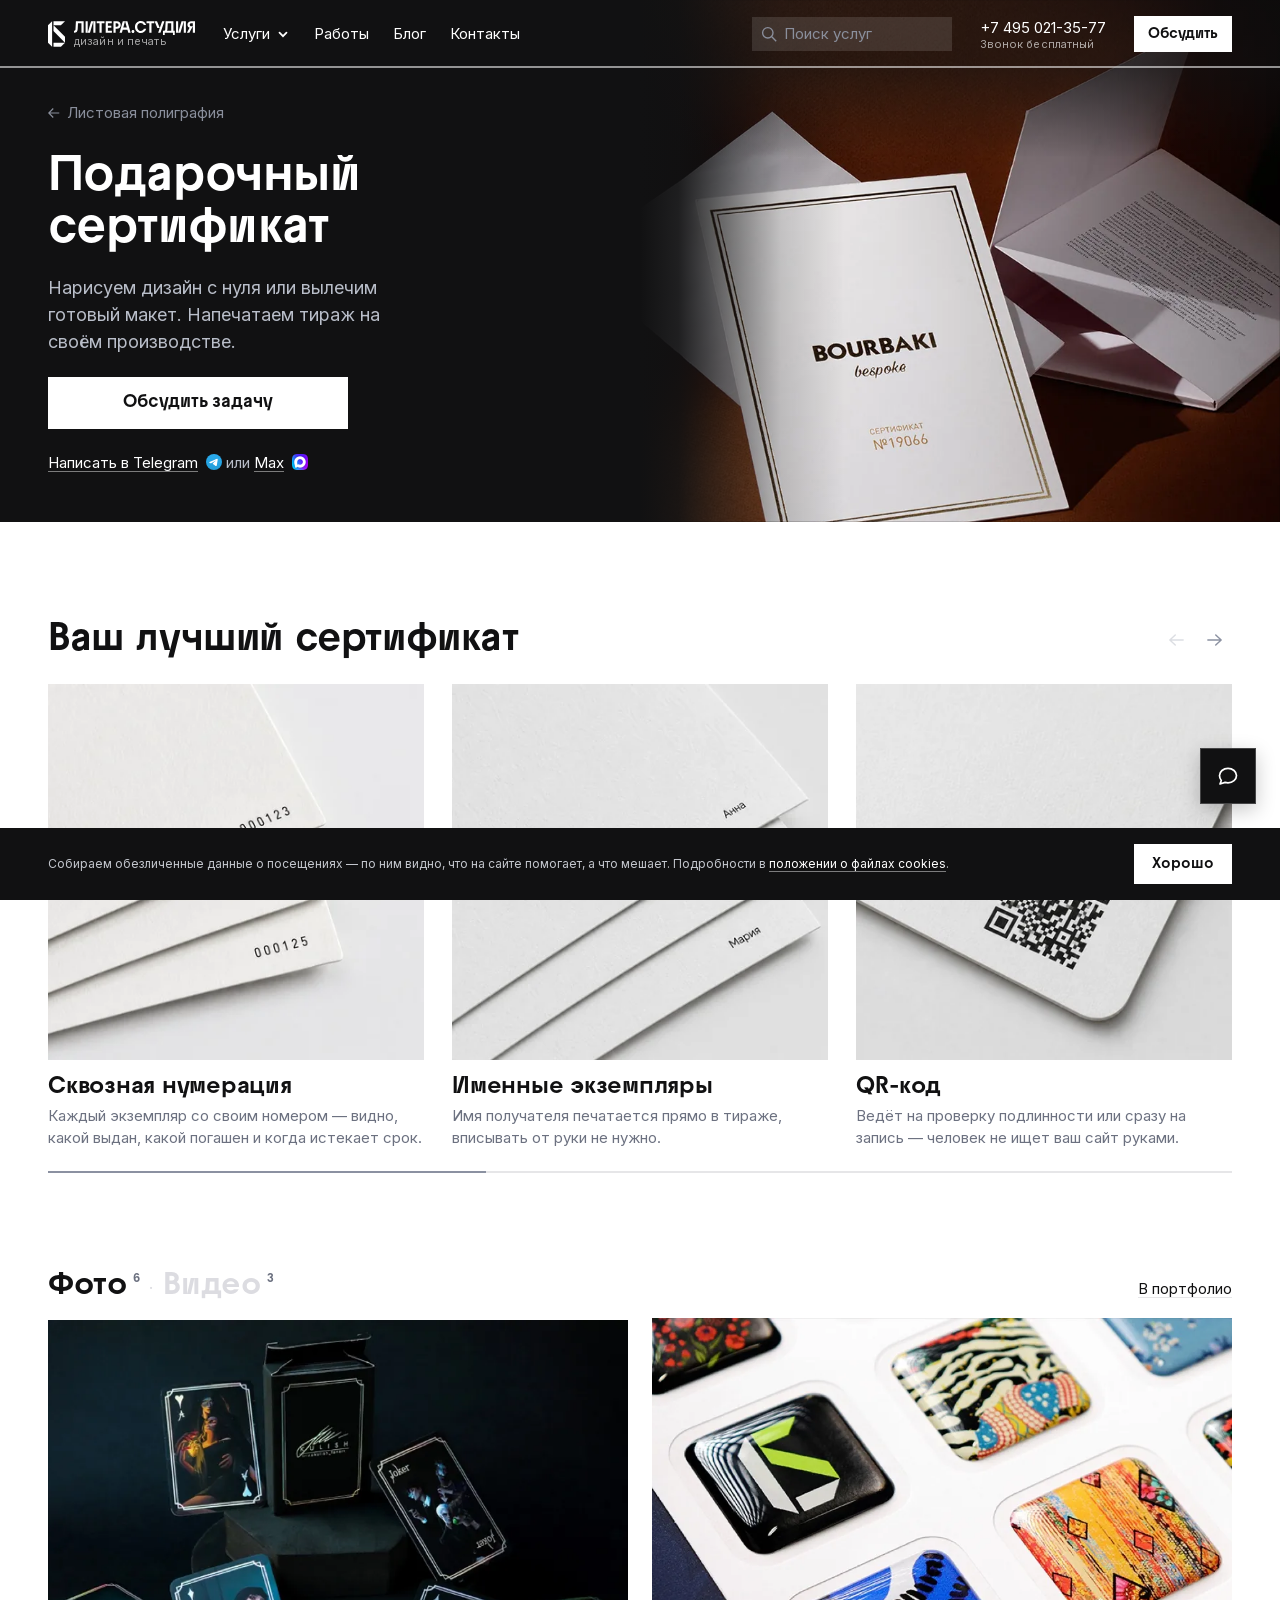
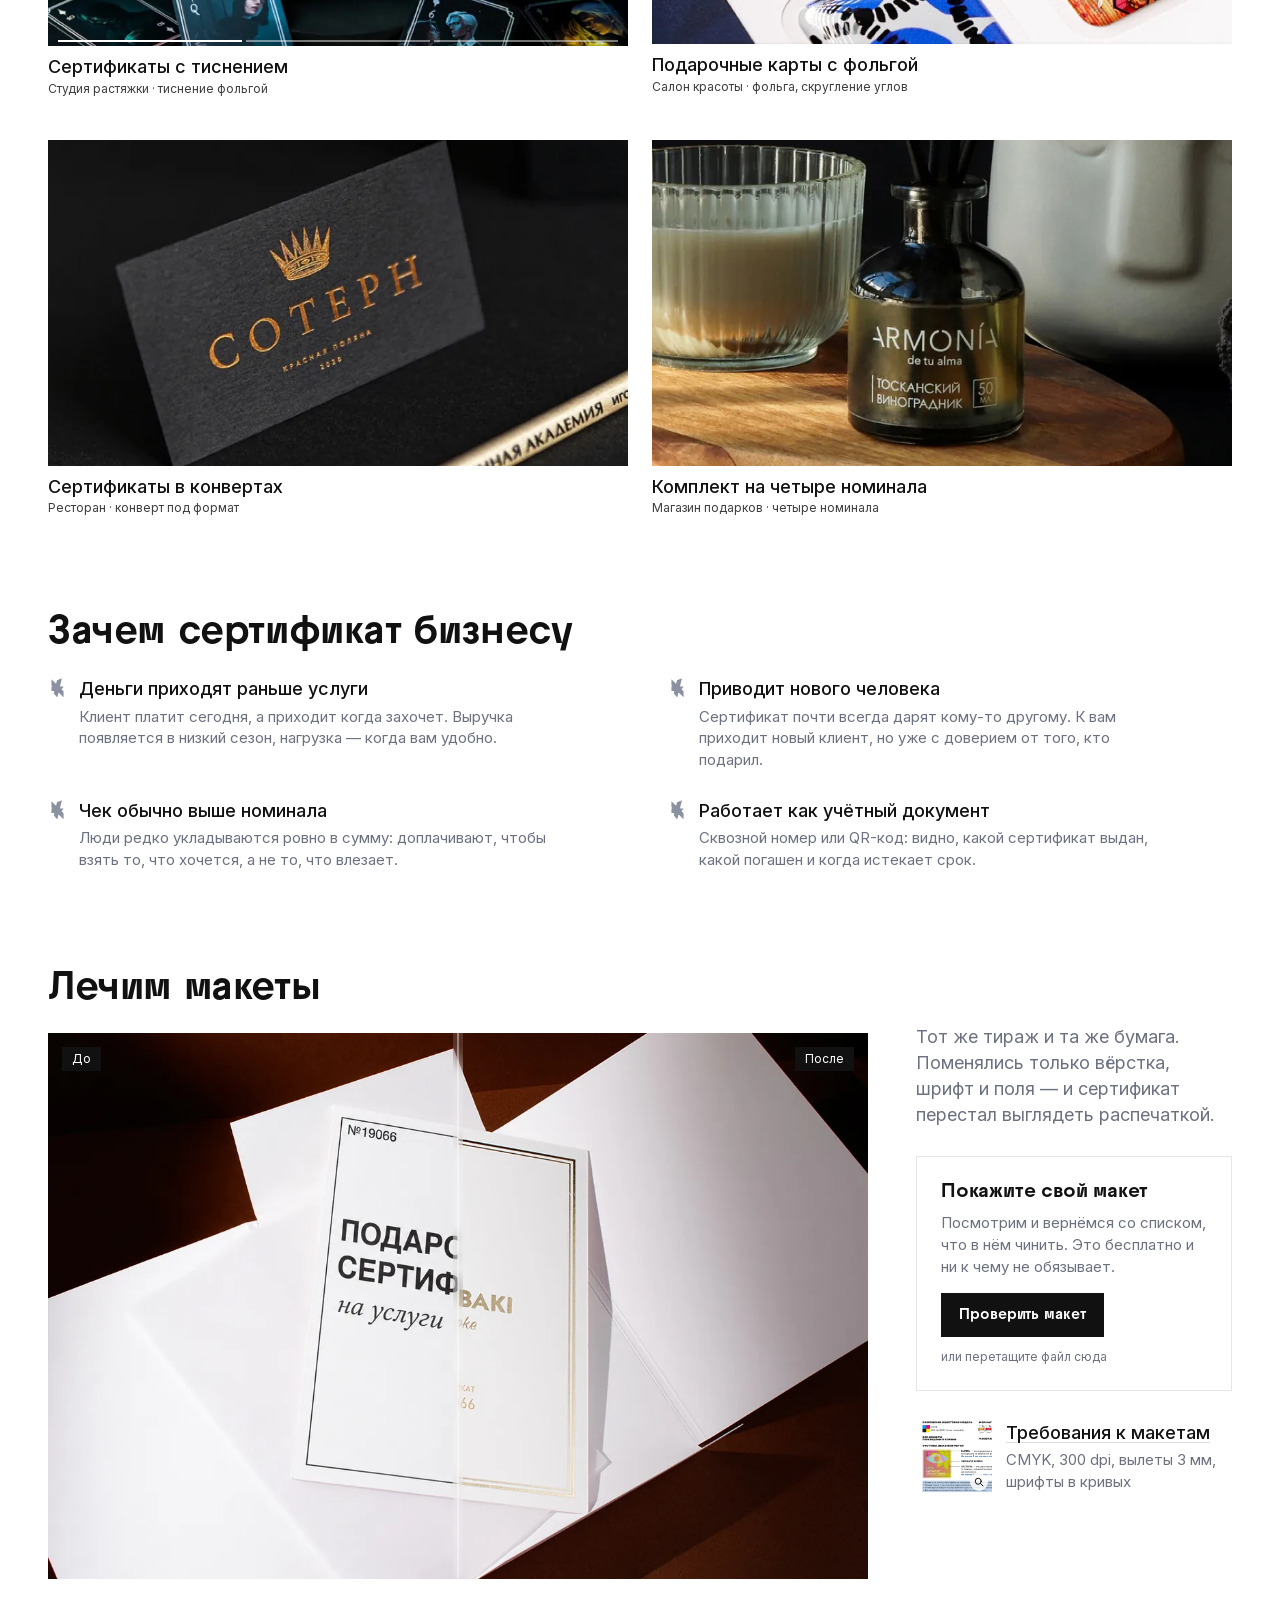
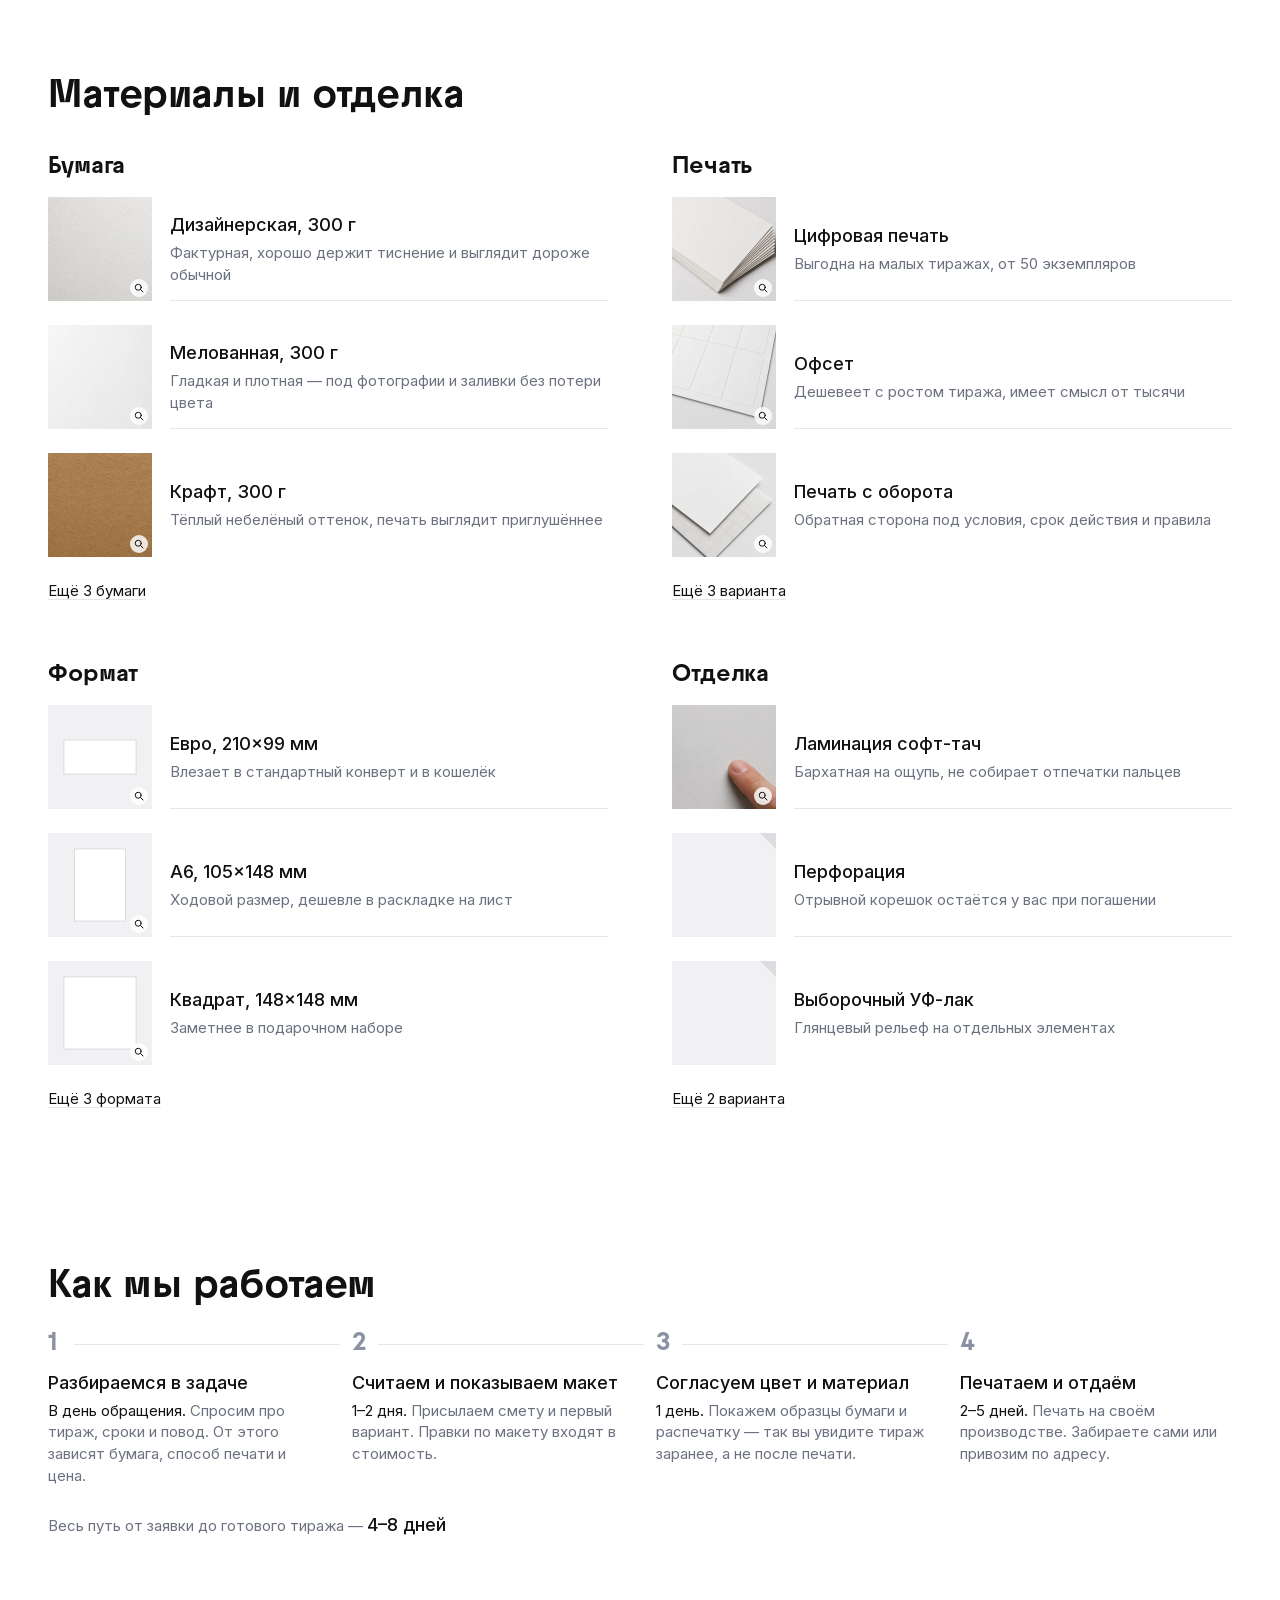
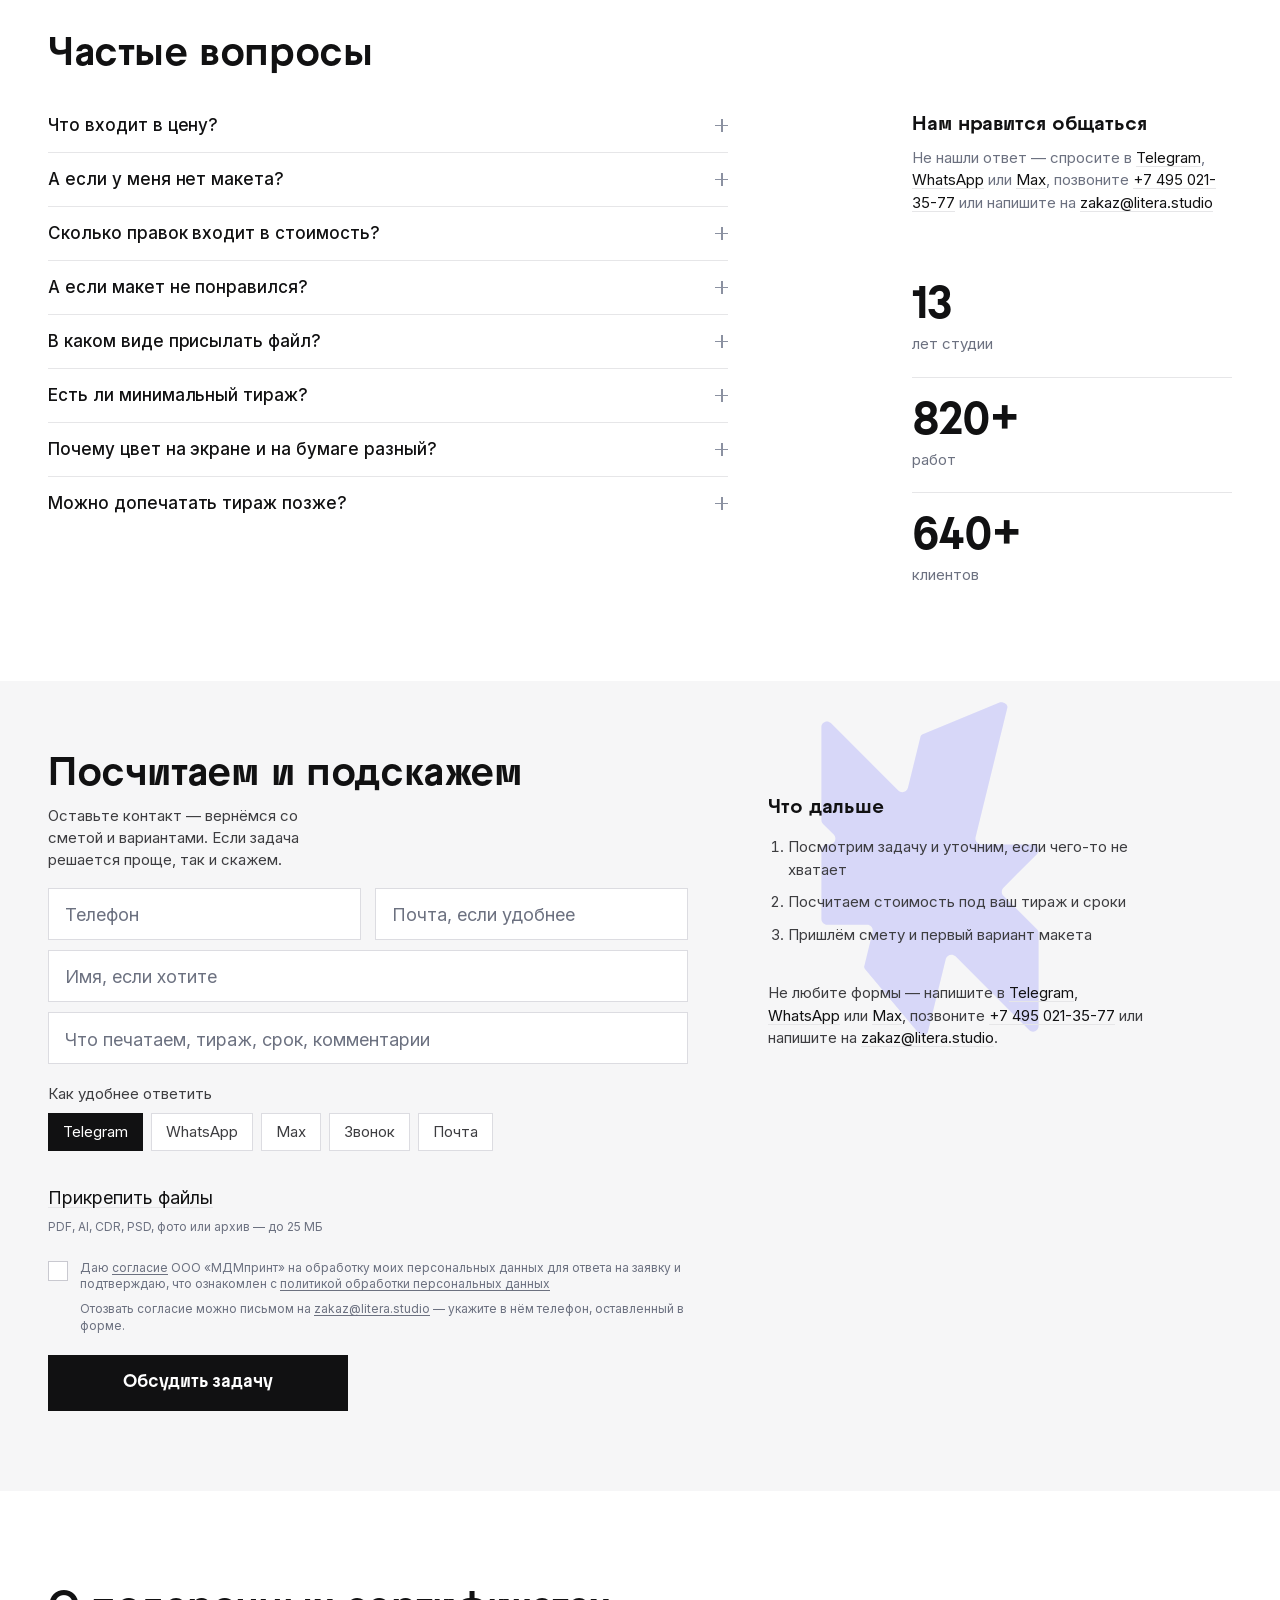
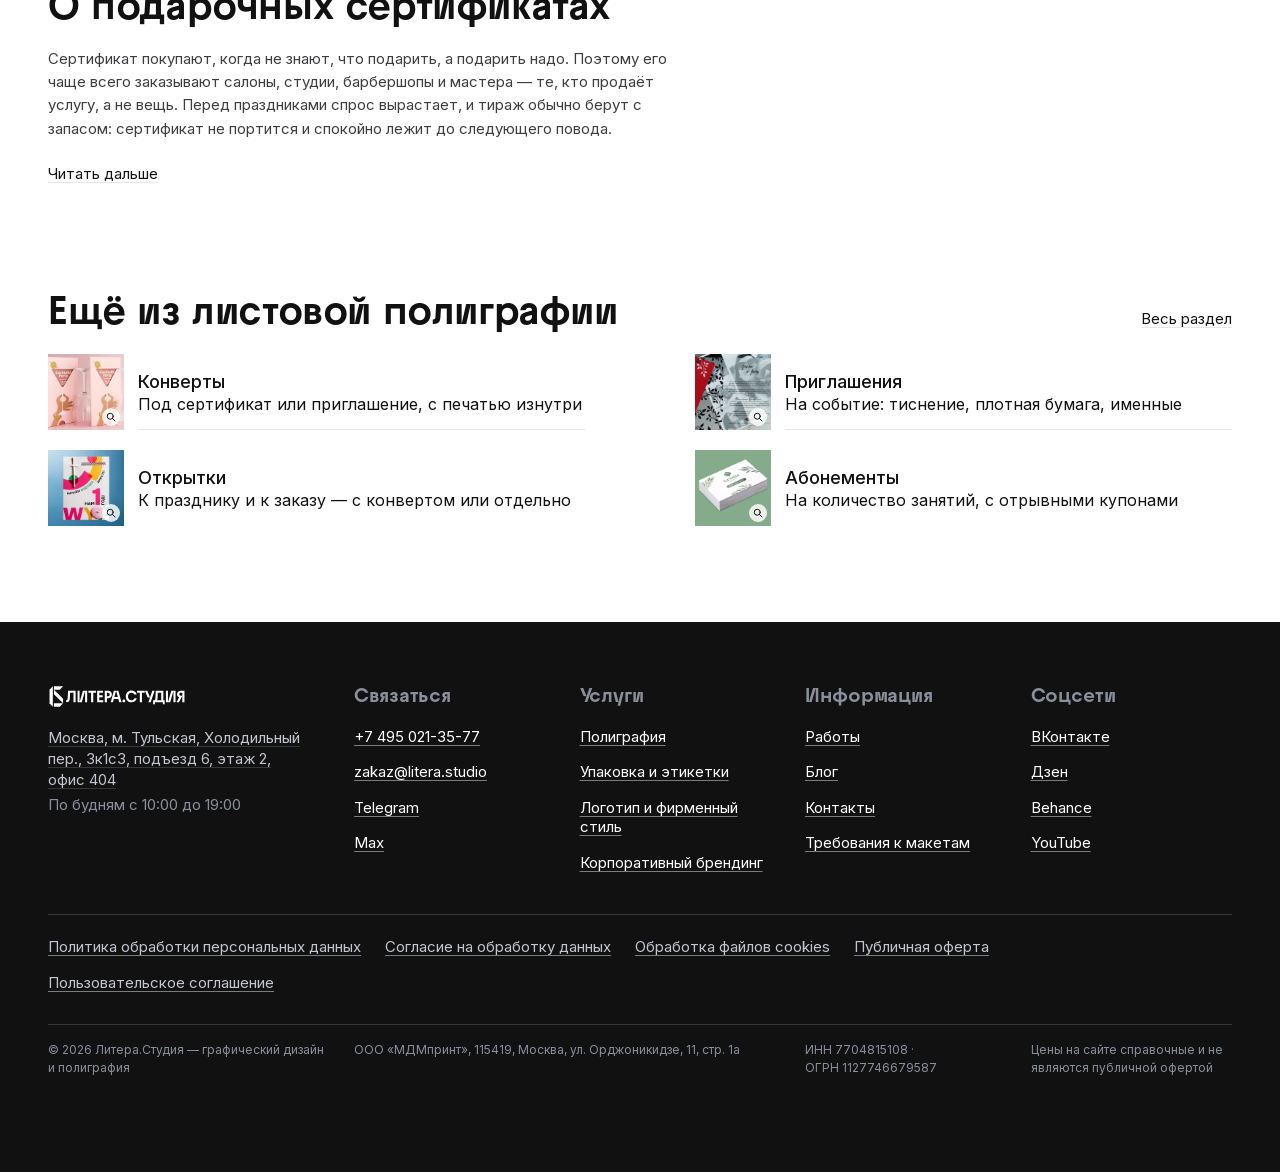
==== commit 00183f76: "Карточка работы: кейс BOURBAKI, диалог с кадрами, правила пустых полей Новая страница `case.html`: к" ====
--- a/index.html
+++ b/index.html
@@ -57,13 +57,13 @@
 <link rel="stylesheet" href="assets/css/components/clients.css?v=8">
 <link rel="stylesheet" href="assets/css/components/figures.css?v=435">
 <link rel="stylesheet" href="assets/css/components/form.css?v=437">
-<link rel="stylesheet" href="assets/css/components/modal.css?v=1">
+<link rel="stylesheet" href="assets/css/components/modal.css?v=6">
 <link rel="stylesheet" href="assets/css/components/text.css?v=435">
 <link rel="stylesheet" href="assets/css/components/related.css?v=435">
 <!-- общие: идут на любой странице сайта -->
 <link rel="stylesheet" href="assets/css/components/footer.css?v=435">
 <link rel="stylesheet" href="assets/css/components/copy-tip.css?v=435">
-<link rel="stylesheet" href="assets/css/components/chat.css?v=435">
+<link rel="stylesheet" href="assets/css/components/chat.css?v=437">
 
 <!-- Раскладка идёт последней: её медиазапросы должны перебивать компоненты,
      иначе обёртка-телефон для десктопа не срабатывает. -->
@@ -557,7 +557,7 @@
            же классом, что строки материалов, чтобы не заводить свою вёрстку
            под один пункт. -->
       <ul class="ls-rows ls-ba-req">
-        <li><a class="ls-row-body" href="/trebovaniya-k-maketam">
+        <li><a class="ls-row-body" href="/trebovaniya-k-maketam" data-pic="assets/img/trebovaniya.webp" data-alt="Требования к макетам: CMYK, 300 dpi, шрифты в кривые, вылеты не менее 3 мм, отступы от края реза не менее 5 мм">
           <span class="ls-thumb">
             <img loading="lazy" decoding="async" src="assets/img/trebovaniya.webp" width="1430" height="1055" alt="Памятка по требованиям: CMYK, 300 dpi, вылеты и отступы">
           </span>
@@ -1215,7 +1215,7 @@
 <script src="assets/js/form-task.js?v=435" defer></script>
 <script src="assets/js/file-attach.js?v=435" defer></script>
 <script src="assets/js/modal.js?v=1" defer></script>
-<script src="assets/js/pic-modal.js?v=1" defer></script>
+<script src="assets/js/pic-modal.js?v=5" defer></script>
 <script src="assets/js/works-tabs.js?v=3" defer></script>
 <script src="assets/js/can-scroll.js?v=1" defer></script>
 <script src="assets/js/before-after.js?v=4" defer></script>
--- a/assets/css/components/modal.css
+++ b/assets/css/components/modal.css
@@ -29,7 +29,9 @@
    браузерных, специфичность тут ни при чём. Закрытый диалог иначе
    виден и занимает место в конце страницы. */
 .ls-modal[open]{display:flex}
-.ls-modal img{display:block;width:auto;height:auto;max-width:100%;max-height:88dvh;margin:auto}
+/* Потолок высоты у картинки тот же, что у диалога. Раньше диалог мог быть
+   на четыре процента экрана выше снимка, и снизу оставалась белая полоса. */
+.ls-modal img{display:block;width:auto;height:auto;max-width:100%;max-height:92dvh;margin:auto}
 
 /* На узком экране схему нельзя вписывать в ширину: подписи на ней набраны
    мелко, и в 390 пикселей не читается ничего. Показываем крупнее экрана
@@ -49,13 +51,21 @@
    Стоит в углу самого диалога: прокрутки внутри нет ни на одной ширине,
    поэтому кнопке незачем цепляться за окно — от `fixed` она уезжала
    за правый край экрана на узких. */
+/* Стекло, а не чёрный квадрат: тот же приём, что у ручки шторки в «Лечим
+   макеты» — полупрозрачная плашка, которая размывает то, что под ней, и потому
+   видна на любом кадре, светлом и тёмном. Чёрный квадрат на тёмном снимке
+   пропадал, а на светлом читался дырой.
+
+   Где backdrop-filter не поддержан, остаётся полупрозрачная тёмная плашка:
+   значок виден всё равно. */
 .ls-modal-close{position:absolute;right:8px;top:8px;
   display:flex;align-items:center;justify-content:center;
   width:44px;height:44px;padding:0;border-radius:0;cursor:pointer;
-  background:var(--ink);color:var(--paper);
-  border:1px solid var(--pop-edge);box-shadow:var(--pop-shadow);
+  background:rgba(17,17,18,.42);color:var(--paper);
+  border:0;box-shadow:0 0 0 1px rgba(255,255,255,.22) inset;
+  -webkit-backdrop-filter:blur(10px);backdrop-filter:blur(10px);
   transition:background-color .18s var(--ease)}
-.ls-modal-close:hover{background:var(--ink-hover)}
+.ls-modal-close:hover{background:rgba(17,17,18,.62)}
 .ls-modal-close:focus-visible{outline:2px solid var(--paper);outline-offset:2px}
 .ls-modal-close svg{display:block}
 
@@ -73,3 +83,68 @@
 @media (max-width: 1023px){
   .ls-modal-video{width:92vw;height:auto;padding:0}
 }
+
+/* ── Лупа в диалоге ────────────────────────────────────────────────
+   Кружок показывает то же место снимка в натуральном размере файла:
+   увеличение считает скрипт, и если файл не крупнее показанного, лупа
+   не появляется вовсе — увеличивать было бы нечего, кроме размытия.
+   Курсор внутри диалога становится прицелом, чтобы было понятно, что
+   снимок можно разглядывать. */
+.ls-modal-lens{position:fixed;left:0;top:0;z-index:3;
+  width:220px;height:220px;translate:-50% -50%;border-radius:50%;
+  background-repeat:no-repeat;background-color:var(--paper);
+  box-shadow:0 6px 24px rgba(0,0,0,.35), 0 0 0 1px rgba(255,255,255,.6) inset;
+  opacity:0;pointer-events:none;transition:opacity .12s var(--ease)}
+.ls-modal-lens.is-on{opacity:1}
+
+/* ── Листалка кадров ──────────────────────────────────────────────
+   Стрелки и счётчик стоят внизу диалога, поверх снимка: выносить их наружу
+   некуда — диалог и так во весь экран, а под снимком места нет. Плашка
+   тёмная и полупрозрачная, чтобы читаться на любом кадре.
+
+   Показывается только когда кадров больше одного: у памятки с требованиями
+   листать нечего. Стрелки работают по кругу, с последнего кадра — на первый;
+   клавиши влево-вправо делают то же самое. */
+.ls-modal-nav{position:absolute;left:50%;bottom:16px;translate:-50% 0;z-index:2;
+  display:flex;align-items:center;gap:4px;padding:4px;
+  background:rgba(17,17,18,.42);color:var(--paper);
+  box-shadow:0 0 0 1px rgba(255,255,255,.22) inset;
+  -webkit-backdrop-filter:blur(10px);backdrop-filter:blur(10px)}
+.ls-modal-nav[hidden]{display:none}
+.ls-modal-nav button{appearance:none;-webkit-appearance:none;
+  display:grid;place-items:center;width:40px;height:36px;padding:0;
+  border:0;background:none;color:inherit;cursor:pointer;
+  transition:background-color .15s var(--ease)}
+.ls-modal-nav button:hover{background:rgba(255,255,255,.14)}
+.ls-modal-nav button:focus-visible{outline:2px solid var(--paper);outline-offset:-2px}
+.ls-modal-count{min-width:56px;text-align:center;
+  font-size:var(--t-cap);font-variant-numeric:tabular-nums}
+
+/* ── Диалог с картинкой ────────────────────────────────────────────
+   Прилегает к самому снимку: белого поля нет ни снизу, ни по бокам — именно
+   оно и читалось полосой под фотографией. Ширина по содержимому, фон
+   прозрачный: если из-за пропорций где-то остаётся зазор, в нём видно
+   затемнение, а не белую плашку.
+
+   На телефоне ширина остаётся по экрану: там схему требований разглядывают
+   щипком, и ей нужна вся ширина. */
+.ls-modal-pic{padding:0;background:transparent;box-shadow:none}
+@media (min-width: 1024px){
+  .ls-modal-pic{width:fit-content;max-width:92vw}
+}
+
+/* ── Диалог с картинкой на телефоне ────────────────────────────────
+   Кадры сняты горизонтально, а экран вертикальный: снимок, вписанный
+   по ширине, занимает треть высоты, и вокруг него остаётся пустота. Поэтому
+   на телефоне диалог не «окно с картинкой», а весь экран: снимок по центру,
+   вокруг затемнение, промах пальцем закрывает.
+
+   Стрелок и счётчика тут нет: листают свайпом, а подписи под кадром и так
+   стоят на странице. Кнопка закрытия остаётся — жест знают не все. */
+@media (hover: none), (pointer: coarse){
+  .ls-modal-pic{width:100vw;max-width:100vw;height:100dvh;max-height:100dvh;
+    align-items:center;justify-content:center}
+  .ls-modal-pic img{width:100%;max-width:100%;max-height:100dvh;margin:auto;
+    touch-action:pan-y pinch-zoom}
+  .ls-modal-pic .ls-modal-nav{display:none}
+}
--- a/assets/css/components/chat.css
+++ b/assets/css/components/chat.css
@@ -10,6 +10,7 @@
 
 /* Пока висит баннер о куках, виджет поднимается над ним. Селектор соседа
    работает, потому что в разметке он стоит после баннера. */
+.ls-cookie.ls-is-shown ~ .ls-chat{bottom:calc(20px + 72px)}
 .ls-cookie.ls-is-shown ~ .ls-chat{bottom:calc(20px + 72px)}
 
 /* Кнопка. Рамка и тень нужны обе: на белой странице держит тень,
